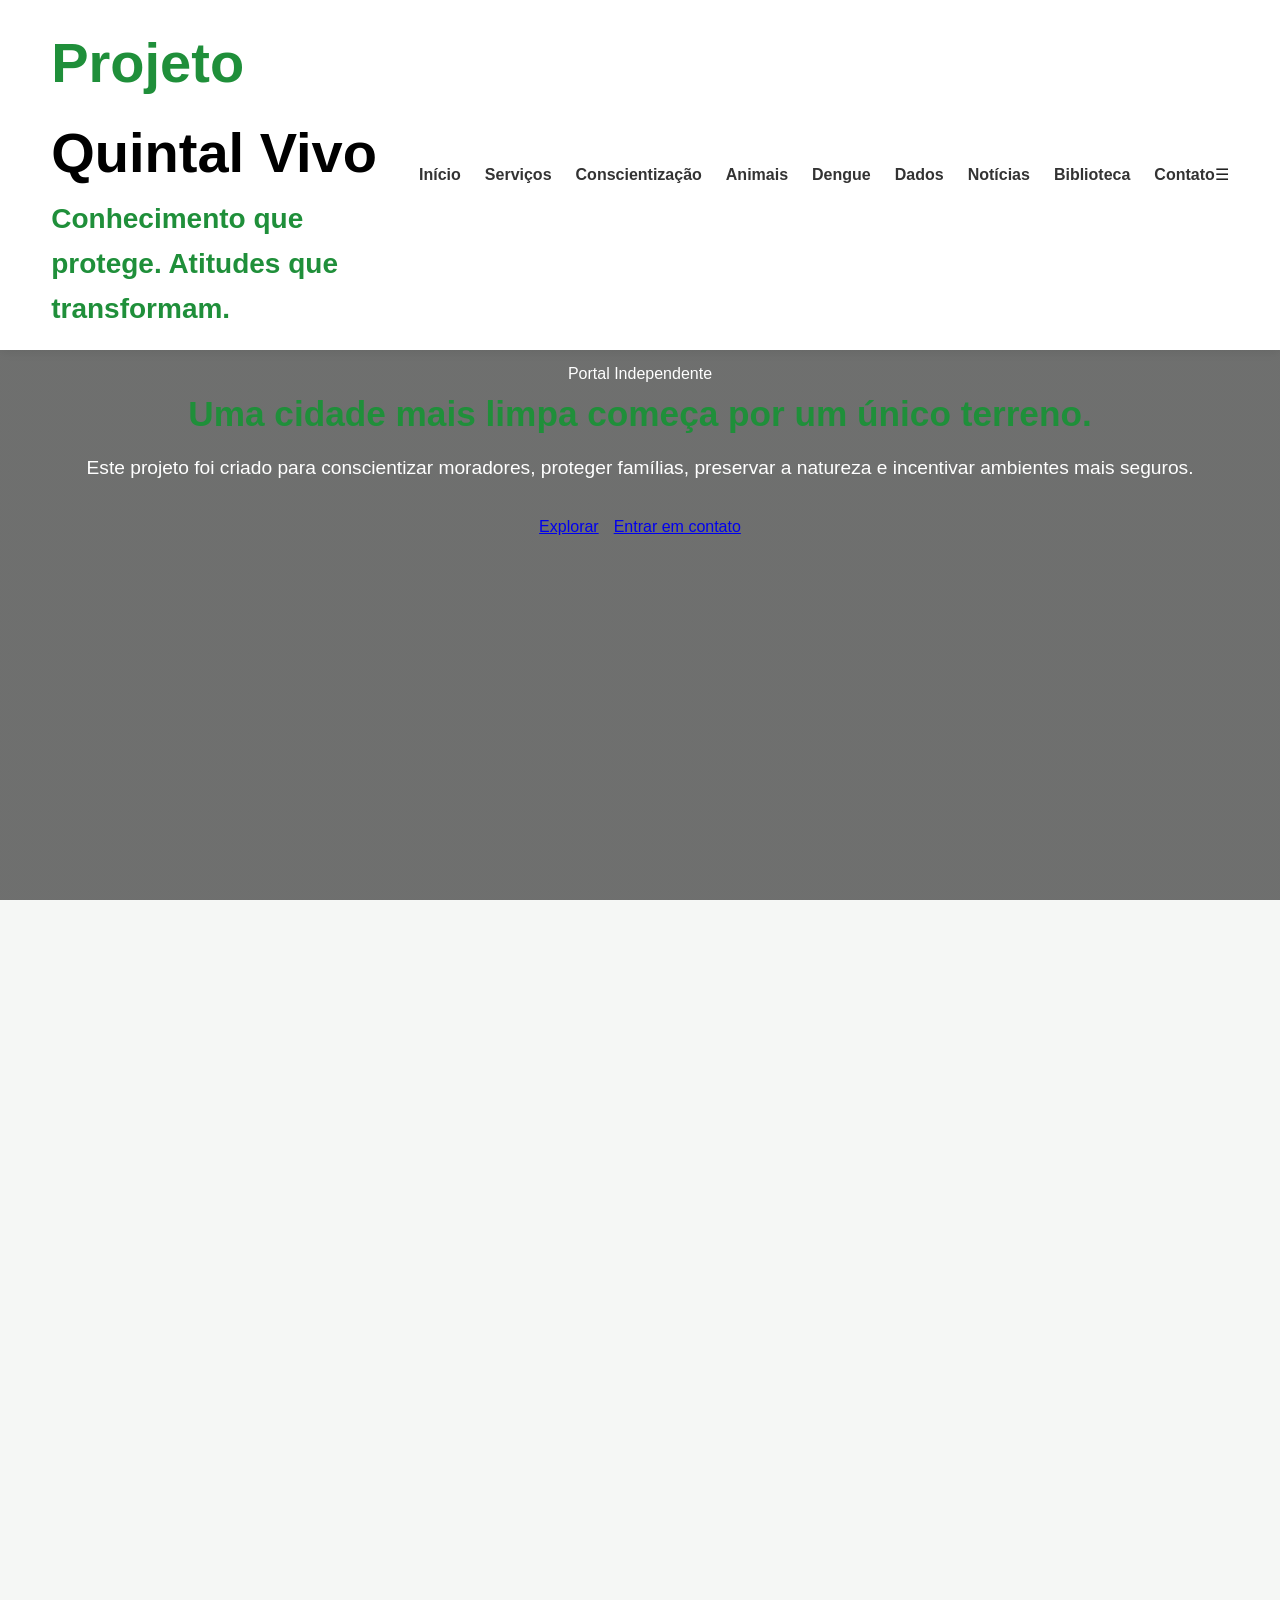
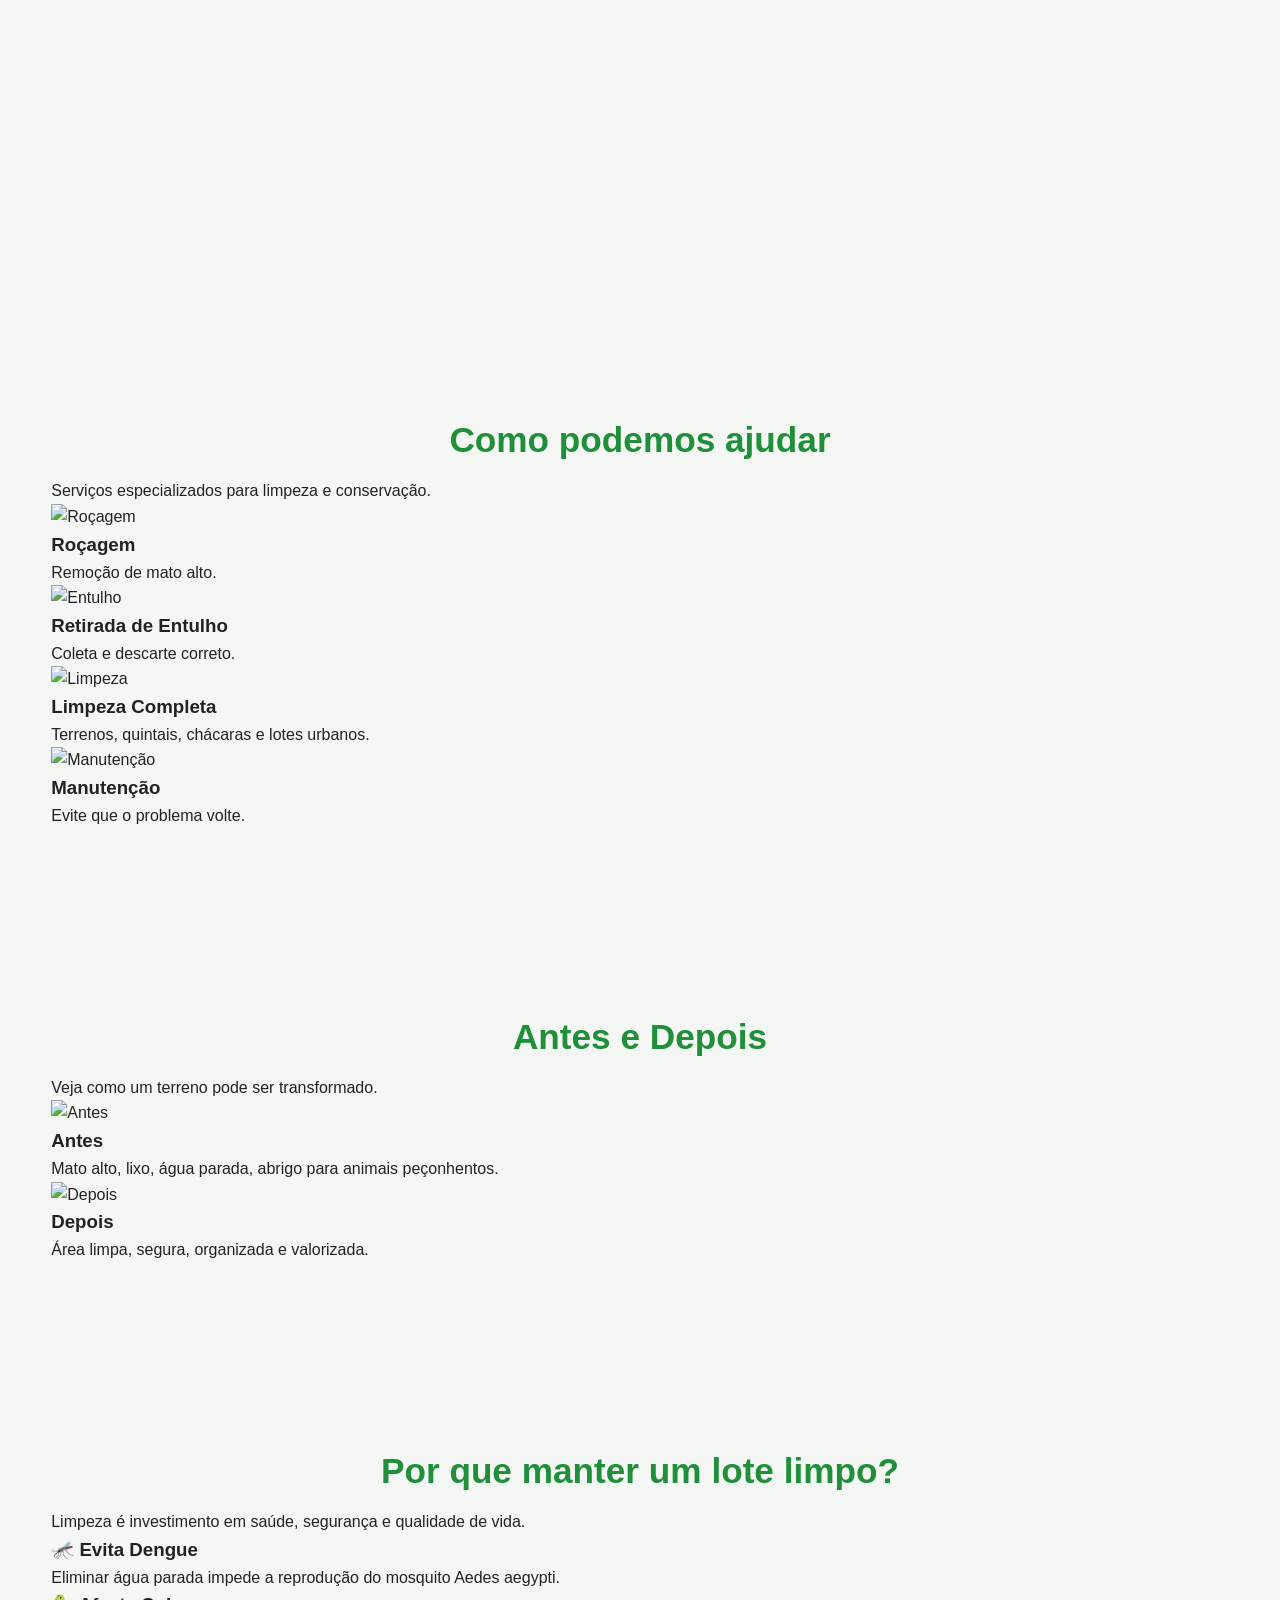
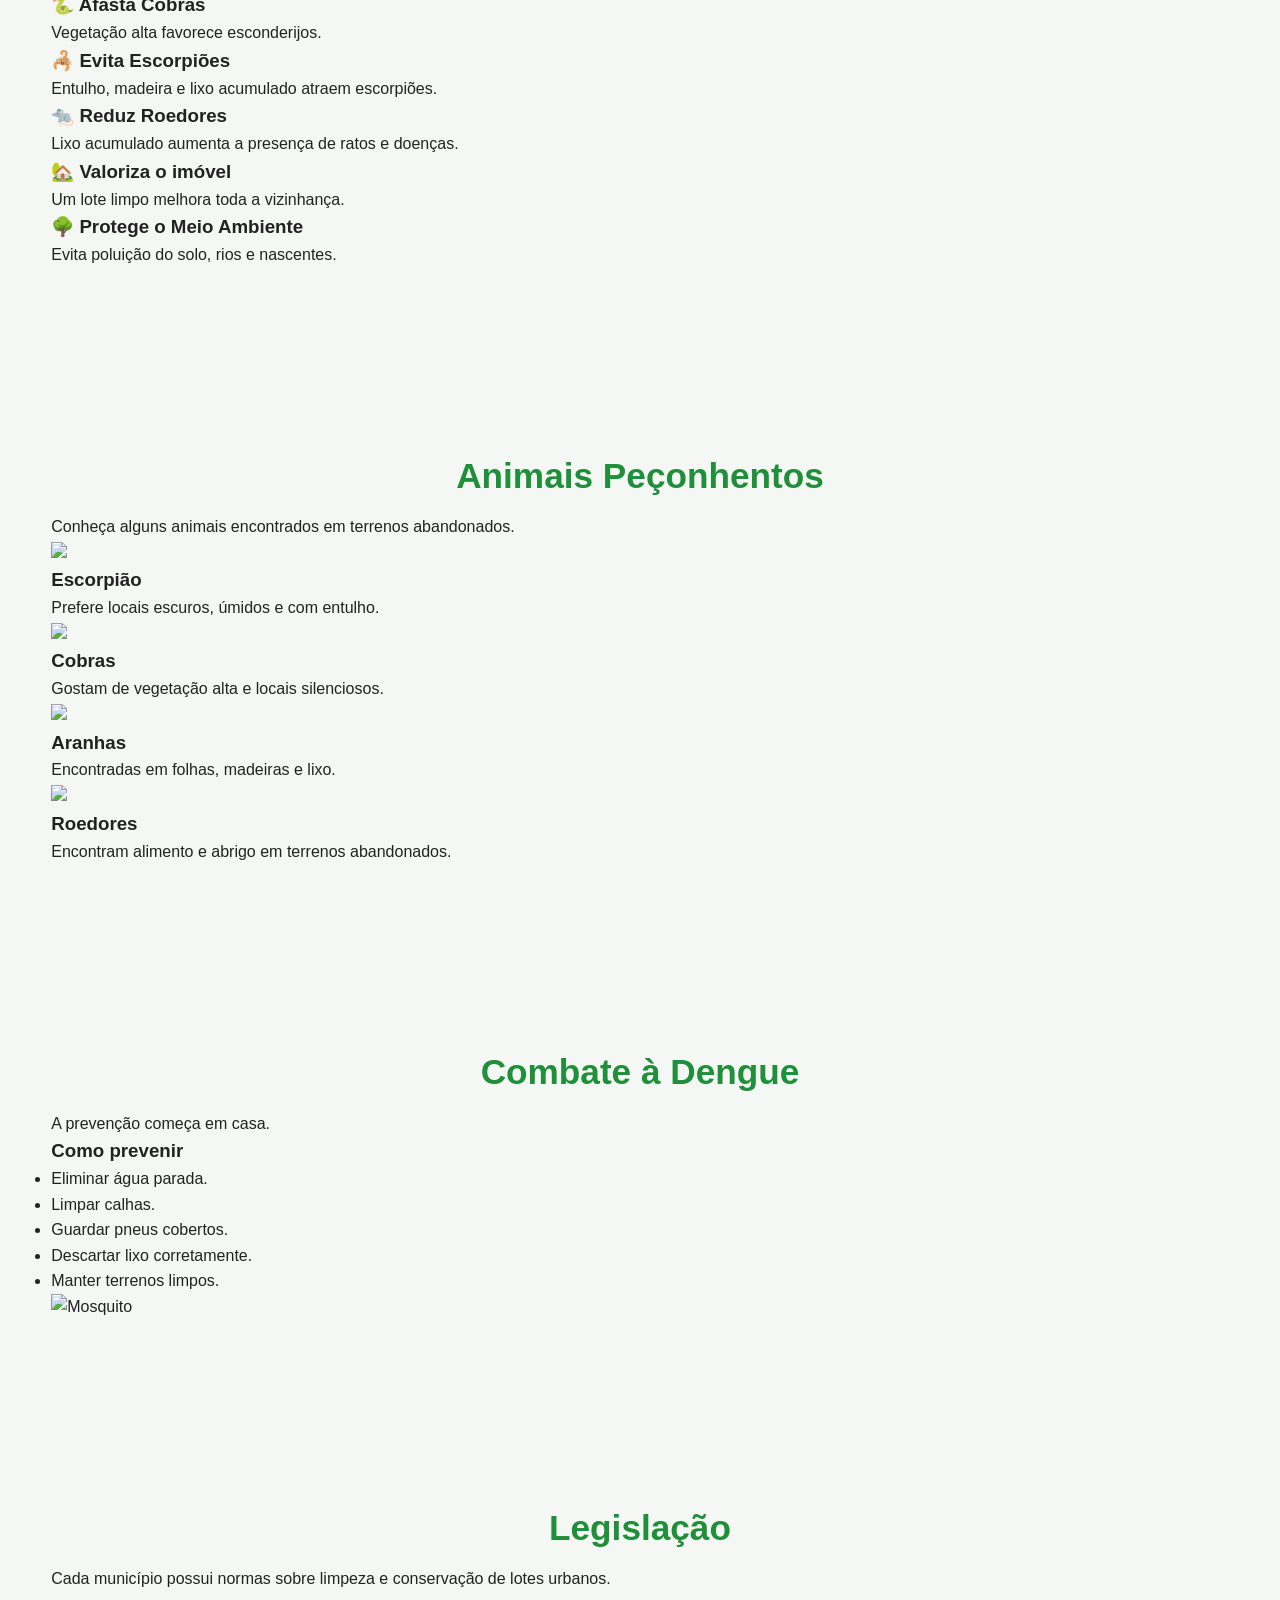
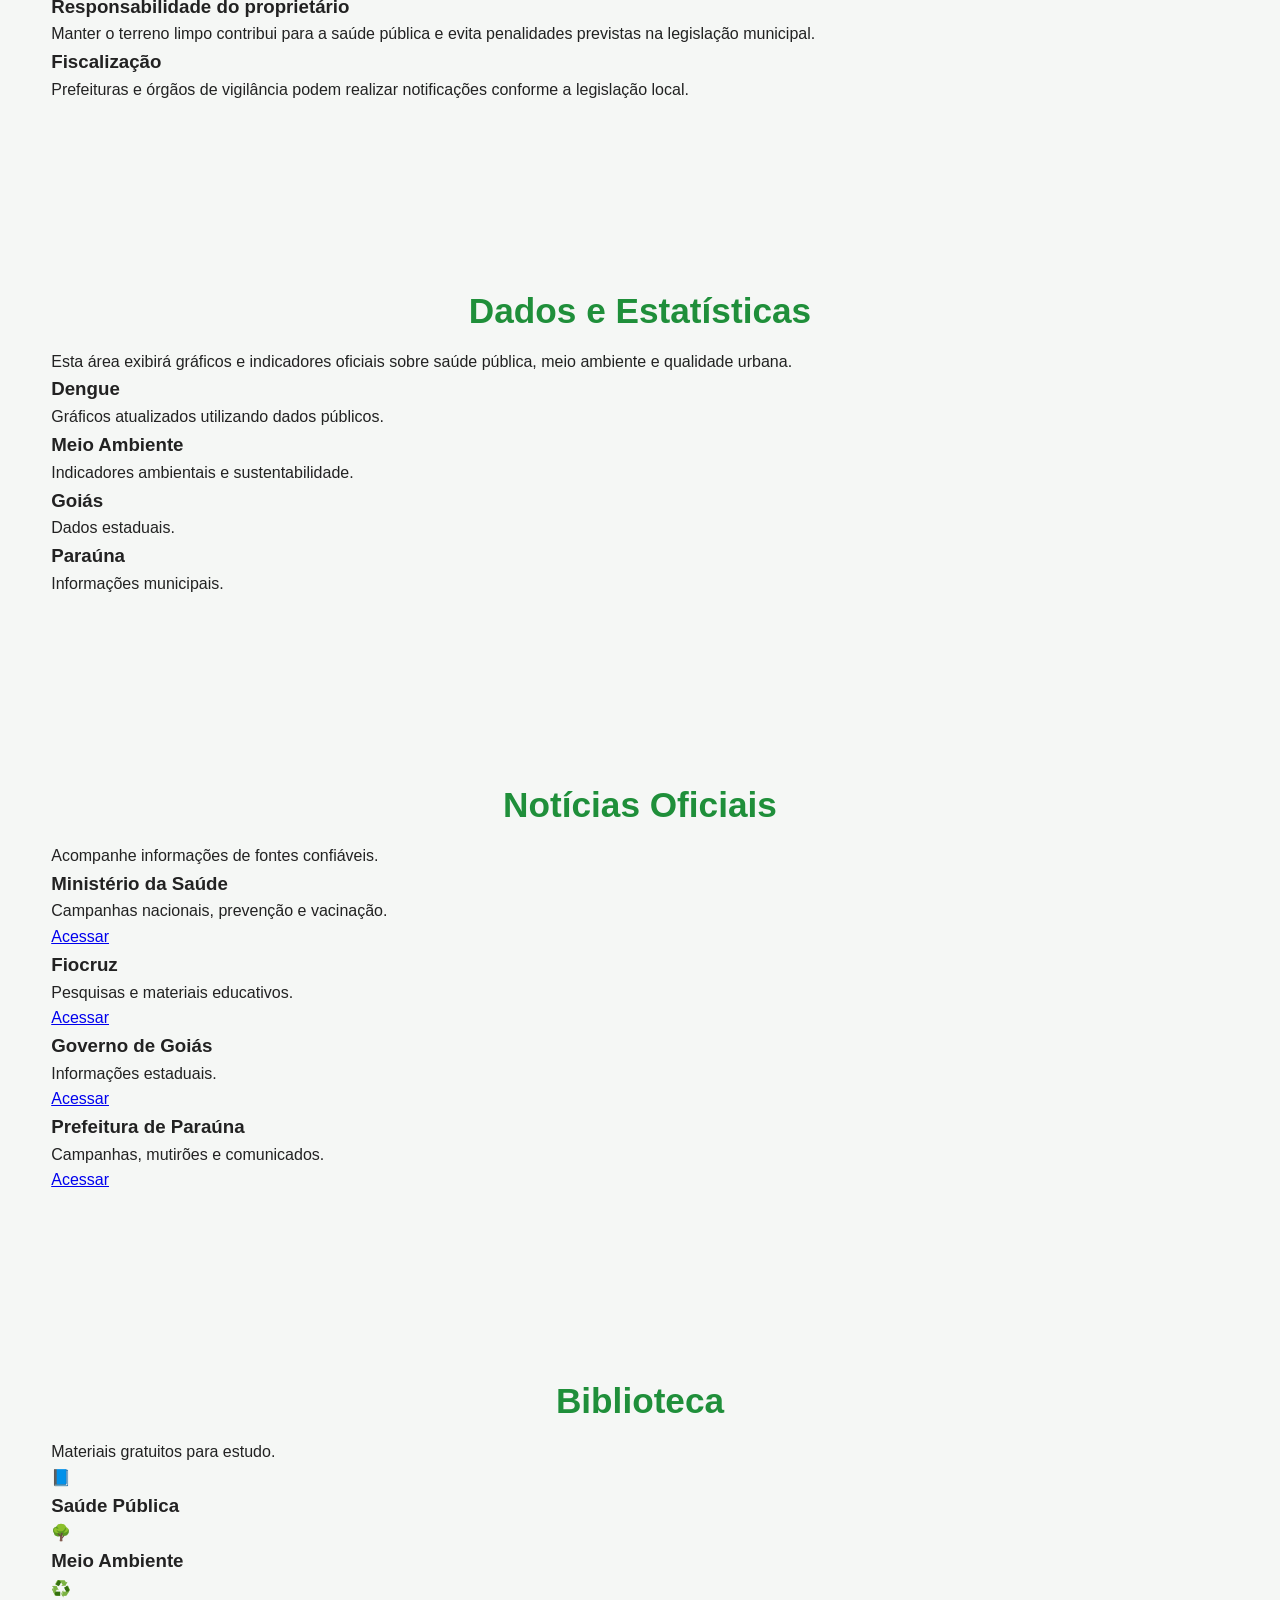
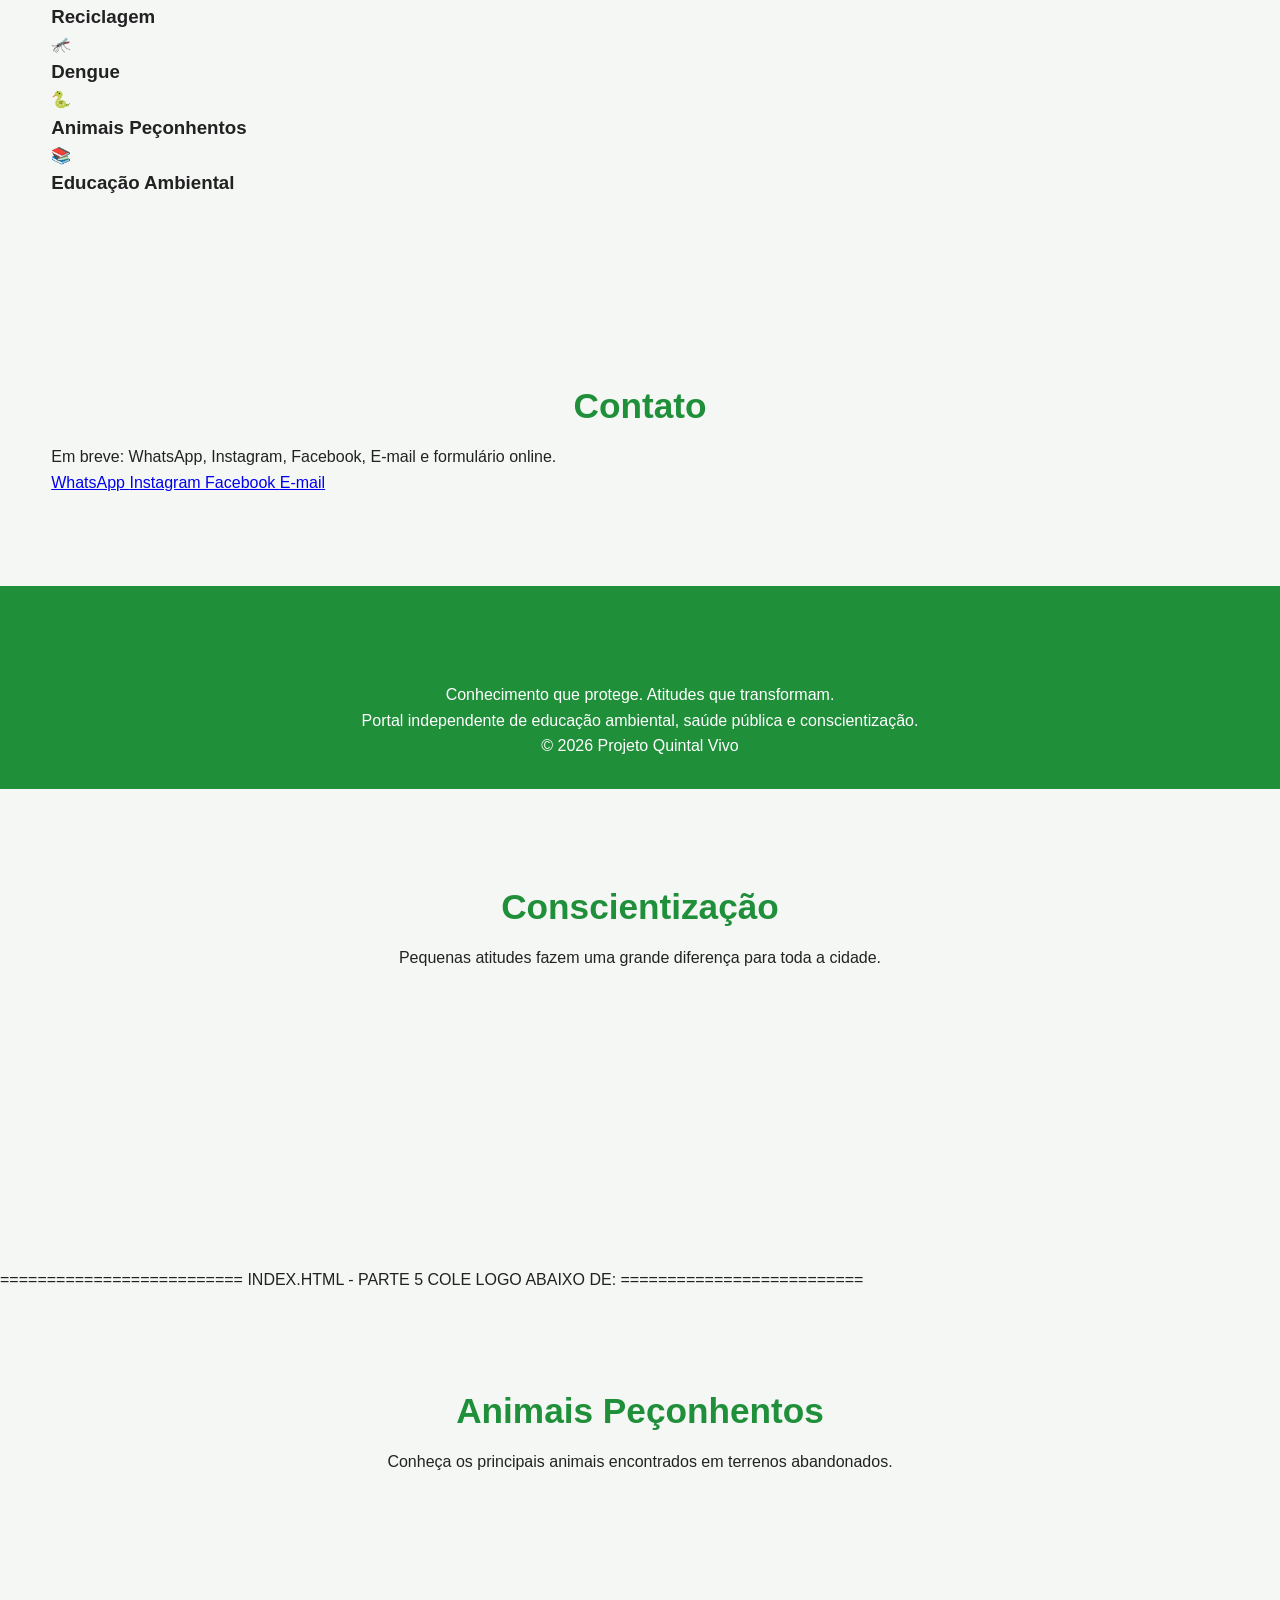
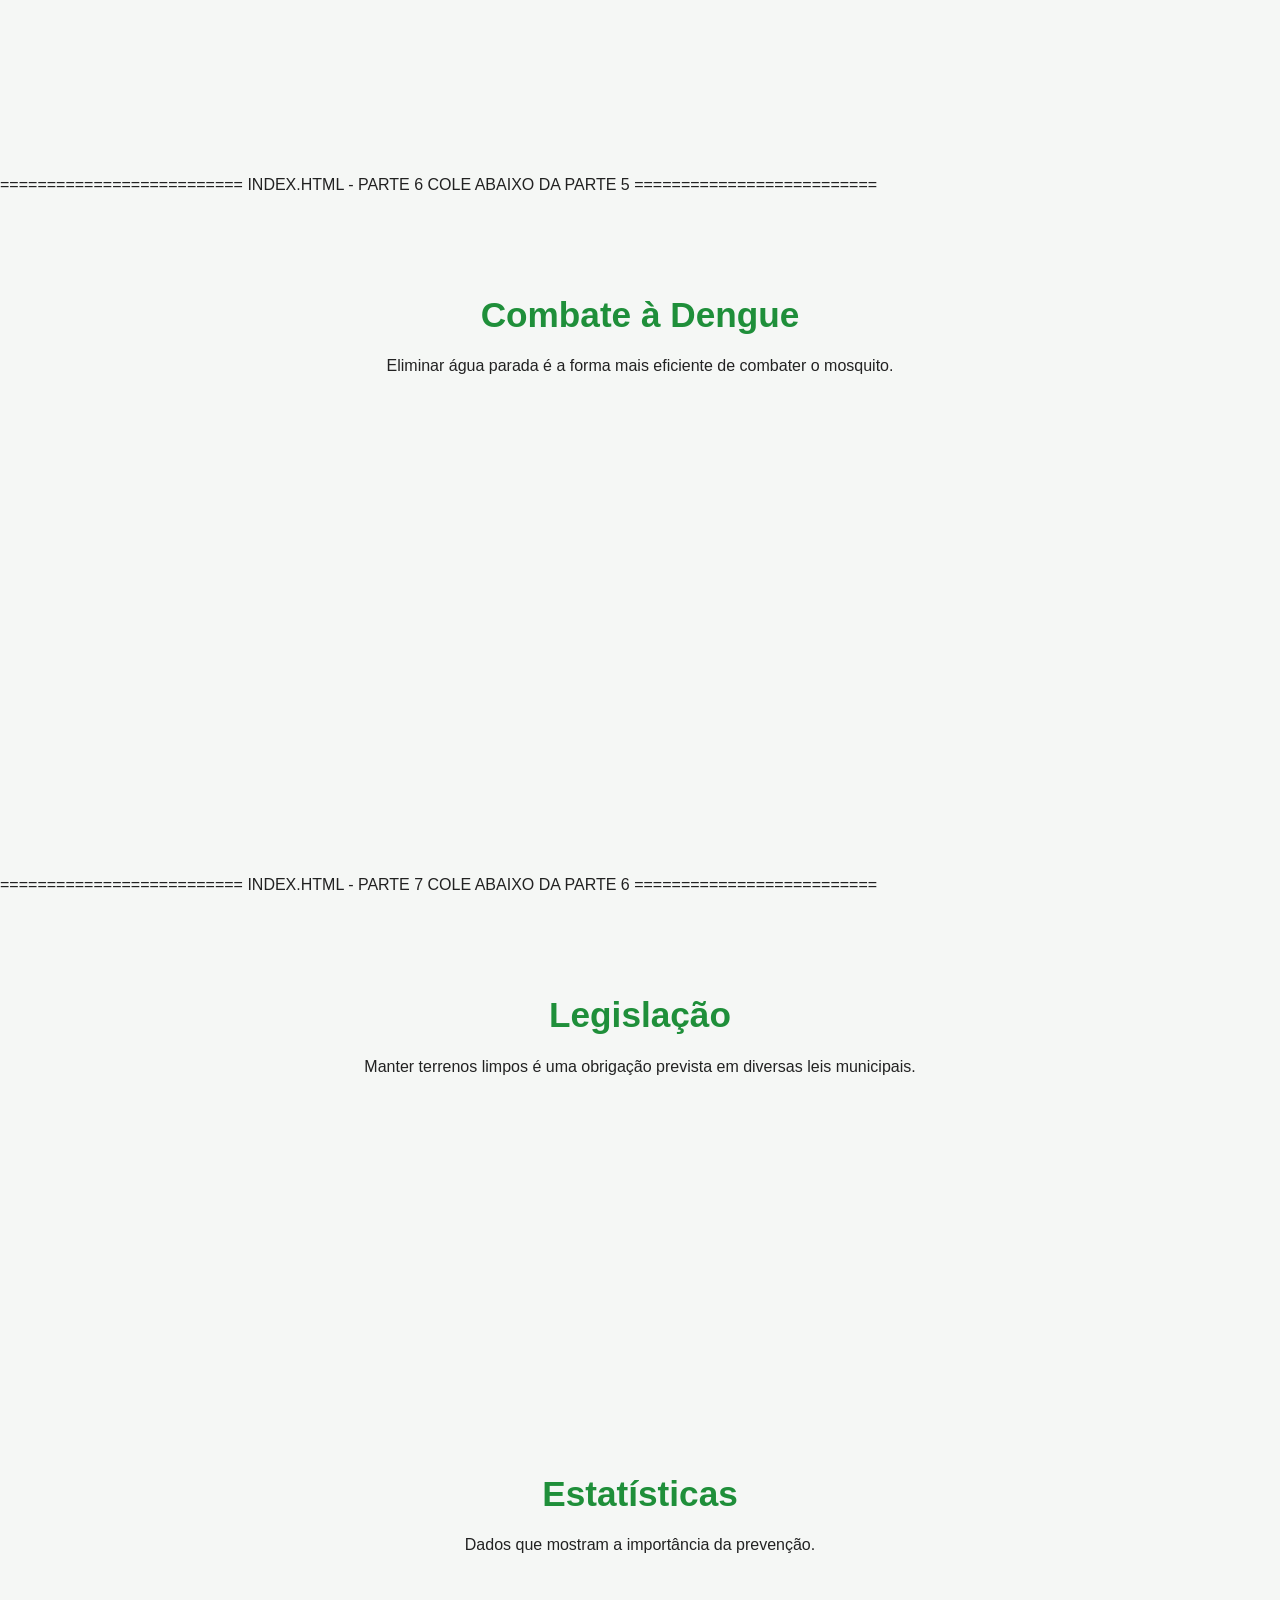
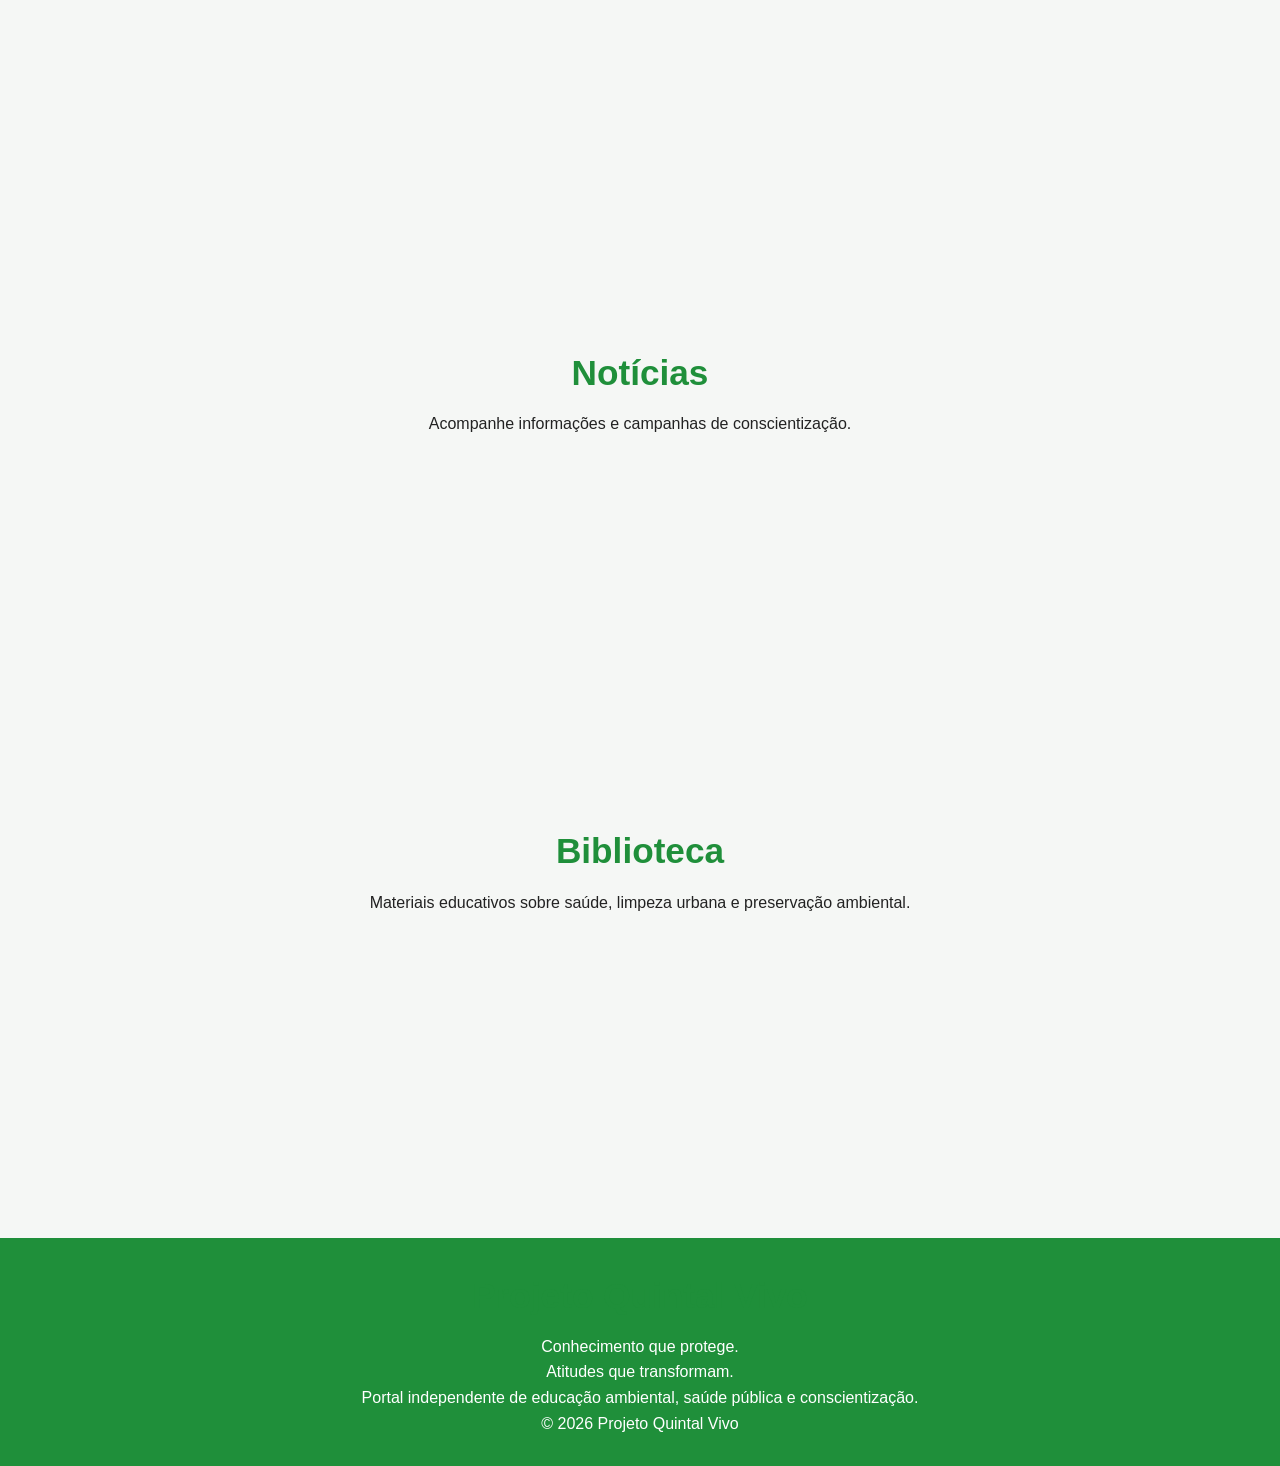
==== index.html @ a076a405 "Atualiza index.html completo" ====
<!-- ====================================================== -->
<!-- INÍCIO - INDEX.HTML - PARTE 1 -->
<!-- COLE NO ARQUIVO index.html -->
<!-- ====================================================== -->

<!DOCTYPE html>
<html lang="pt-BR">

<head>

<meta charset="UTF-8">

<meta name="viewport" content="width=device-width, initial-scale=1.0">

<title>Projeto Quintal Vivo | Saúde • Natureza • Educação Ambiental</title>

<meta name="description" content="Portal independente de conscientização ambiental, saúde pública e limpeza de lotes.">

<meta name="theme-color" content="#1E3A2F">

<link rel="manifest" href="manifest.json">

<link rel="stylesheet" href="assets/css/variables.css">

<link rel="stylesheet" href="assets/css/animations.css">

<link rel="stylesheet" href="assets/css/style.css">

</head>

<body>

<header class="header">

<div class="container">

<div class="logo">

<h1>

Projeto <span>Quintal Vivo</span>

</h1>

<p>

Conhecimento que protege. Atitudes que transformam.

</p>

</div>

<nav class="menu">

<a href="#inicio">Início</a>

<a href="#servicos">Serviços</a>

<a href="#conscientizacao">Conscientização</a>

<a href="#animais">Animais</a>

<a href="#dengue">Dengue</a>

<a href="#estatisticas">Dados</a>

<a href="#noticias">Notícias</a>

<a href="#biblioteca">Biblioteca</a>

<a href="#contato">Contato</a>

</nav>

<div class="menu-mobile">

☰

</div>

</div>

</header>

<section id="inicio" class="hero">

<div class="overlay"></div>

<div class="hero-content">

<span class="hero-tag">

Portal Independente

</span>

<h2>

Uma cidade mais limpa começa por um único terreno.

</h2>

<p>

Este projeto foi criado para conscientizar moradores,
proteger famílias,
preservar a natureza
e incentivar ambientes mais seguros.

</p>

<div class="hero-buttons">

<a href="#conscientizacao" class="btn-primary">

Explorar

</a>

<a href="#contato" class="btn-secondary">

Entrar em contato

</a>

</div>

</div>

</section>

<section class="cards-home">

<div class="container">

<div class="card">

<div class="icone">

🦟

</div>

<h3>

Dengue

</h3>

<p>

Elimine criadouros e reduza riscos para sua família.

</p>

</div>

<div class="card">

<div class="icone">

🐍

</div>

<h3>

Animais Peçonhentos

</h3>

<p>

Terrenos abandonados favorecem escorpiões,
aranhas e cobras.

</p>

</div>

<div class="card">

<div class="icone">

🌳

</div>

<h3>

Natureza

</h3>

<p>

Preservar o ambiente também protege nossa saúde.

</p>

</div>

<div class="card">

<div class="icone">

❤️

</div>

<h3>

Saúde Pública

</h3>

<p>

Prevenção sempre custa menos que tratamento.

</p>

</div>

</div>

</section>

<section id="servicos" class="servicos">

<div class="container">

<div class="titulo">

<h2>

Como podemos ajudar

</h2>

<p>

Serviços especializados para limpeza e conservação.

</p>

</div>

<div class="grid-servicos">

<div class="servico">

<img src="assets/img/servicos/rocagem.jpg" alt="Roçagem">

<h3>

Roçagem

</h3>

<p>

Remoção de mato alto.

</p>

</div>

<div class="servico">

<img src="assets/img/servicos/entulho.jpg" alt="Entulho">

<h3>

Retirada de Entulho

</h3>

<p>

Coleta e descarte correto.

</p>

</div>

<div class="servico">

<img src="assets/img/servicos/limpeza.jpg" alt="Limpeza">

<h3>

Limpeza Completa

</h3>

<p>

Terrenos,
quintais,
chácaras
e lotes urbanos.

</p>

</div>

<div class="servico">

<img src="assets/img/servicos/manutencao.jpg" alt="Manutenção">

<h3>

Manutenção

</h3>

<p>

Evite que o problema volte.

</p>

</div>

</div>

</div>

</section>

<!-- ====================================================== -->
<!-- FIM DA PARTE 1 -->
<!-- COLE A PARTE 2 ABAIXO DESTA LINHA -->
<!-- ====================================================== -->
<!-- ====================================================== -->
<!-- INÍCIO - INDEX.HTML - PARTE 2 -->
<!-- COLE ABAIXO DA PARTE 1 -->
<!-- ====================================================== -->

<section id="antes-depois" class="antes-depois">

<div class="container">

<div class="titulo">

<h2>

Antes e Depois

</h2>

<p>

Veja como um terreno pode ser transformado.

</p>

</div>

<div class="comparador">

<div class="item">

<img src="assets/img/antes/antes1.jpg" alt="Antes">

<h3>Antes</h3>

<p>

Mato alto, lixo, água parada,
abrigo para animais peçonhentos.

</p>

</div>

<div class="item">

<img src="assets/img/depois/depois1.jpg" alt="Depois">

<h3>Depois</h3>

<p>

Área limpa,
segura,
organizada
e valorizada.

</p>

</div>

</div>

</div>

</section>

<section id="conscientizacao" class="conscientizacao">

<div class="container">

<div class="titulo">

<h2>

Por que manter um lote limpo?

</h2>

<p>

Limpeza é investimento em saúde,
segurança e qualidade de vida.

</p>

</div>

<div class="grid-info">

<div class="info">

<h3>

🦟 Evita Dengue

</h3>

<p>

Eliminar água parada impede a reprodução
do mosquito Aedes aegypti.

</p>

</div>

<div class="info">

<h3>

🐍 Afasta Cobras

</h3>

<p>

Vegetação alta favorece esconderijos.

</p>

</div>

<div class="info">

<h3>

🦂 Evita Escorpiões

</h3>

<p>

Entulho,
madeira
e lixo acumulado
atraem escorpiões.

</p>

</div>

<div class="info">

<h3>

🐀 Reduz Roedores

</h3>

<p>

Lixo acumulado aumenta a presença
de ratos e doenças.

</p>

</div>

<div class="info">

<h3>

🏡 Valoriza o imóvel

</h3>

<p>

Um lote limpo melhora toda a vizinhança.

</p>

</div>

<div class="info">

<h3>

🌳 Protege o Meio Ambiente

</h3>

<p>

Evita poluição do solo,
rios
e nascentes.

</p>

</div>

</div>

</div>

</section>

<section id="animais" class="animais">

<div class="container">

<div class="titulo">

<h2>

Animais Peçonhentos

</h2>

<p>

Conheça alguns animais encontrados
em terrenos abandonados.

</p>

</div>

<div class="grid-animais">

<div class="animal">

<img src="assets/img/icons/escorpiao.png">

<h3>

Escorpião

</h3>

<p>

Prefere locais escuros,
úmidos
e com entulho.

</p>

</div>

<div class="animal">

<img src="assets/img/icons/cobra.png">

<h3>

Cobras

</h3>

<p>

Gostam de vegetação alta
e locais silenciosos.

</p>

</div>

<div class="animal">

<img src="assets/img/icons/aranha.png">

<h3>

Aranhas

</h3>

<p>

Encontradas em folhas,
madeiras
e lixo.

</p>

</div>

<div class="animal">

<img src="assets/img/icons/rato.png">

<h3>

Roedores

</h3>

<p>

Encontram alimento
e abrigo
em terrenos abandonados.

</p>

</div>

</div>

</div>

</section>

<section id="dengue" class="dengue">

<div class="container">

<div class="titulo">

<h2>

Combate à Dengue

</h2>

<p>

A prevenção começa em casa.

</p>

</div>

<div class="dengue-grid">

<div>

<h3>

Como prevenir

</h3>

<ul>

<li>Eliminar água parada.</li>

<li>Limpar calhas.</li>

<li>Guardar pneus cobertos.</li>

<li>Descartar lixo corretamente.</li>

<li>Manter terrenos limpos.</li>

</ul>

</div>

<div>

<img src="assets/img/dengue/aedes.jpg" alt="Mosquito">

</div>

</div>

</div>

</section>

<section id="legislacao" class="legislacao">

<div class="container">

<div class="titulo">

<h2>

Legislação

</h2>

<p>

Cada município possui normas
sobre limpeza e conservação
de lotes urbanos.

</p>

</div>

<div class="leis">

<div class="lei">

<h3>

Responsabilidade do proprietário

</h3>

<p>

Manter o terreno limpo contribui
para a saúde pública
e evita penalidades previstas
na legislação municipal.

</p>

</div>

<div class="lei">

<h3>

Fiscalização

</h3>

<p>

Prefeituras e órgãos de vigilância
podem realizar notificações
conforme a legislação local.

</p>

</div>

</div>

</div>

</section>

<!-- ====================================================== -->
<!-- FIM DA PARTE 2 -->
<!-- COLE A PARTE 3 ABAIXO DESTA LINHA -->
<!-- ====================================================== -->
<!-- ====================================================== -->
<!-- INÍCIO - INDEX.HTML - PARTE 3 -->
<!-- COLE ABAIXO DA PARTE 2 -->
<!-- ====================================================== -->

<section id="estatisticas" class="estatisticas">

<div class="container">

<div class="titulo">

<h2>

Dados e Estatísticas

</h2>

<p>

Esta área exibirá gráficos e indicadores oficiais sobre saúde pública,
meio ambiente e qualidade urbana.

</p>

</div>

<div class="cards-estatisticas">

<div class="estatistica">

<h3>

Dengue

</h3>

<p>

Gráficos atualizados utilizando dados públicos.

</p>

</div>

<div class="estatistica">

<h3>

Meio Ambiente

</h3>

<p>

Indicadores ambientais e sustentabilidade.

</p>

</div>

<div class="estatistica">

<h3>

Goiás

</h3>

<p>

Dados estaduais.

</p>

</div>

<div class="estatistica">

<h3>

Paraúna

</h3>

<p>

Informações municipais.

</p>

</div>

</div>

</div>

</section>

<section id="noticias" class="noticias">

<div class="container">

<div class="titulo">

<h2>

Notícias Oficiais

</h2>

<p>

Acompanhe informações de fontes confiáveis.

</p>

</div>

<div class="grid-noticias">

<article class="noticia">

<h3>

Ministério da Saúde

</h3>

<p>

Campanhas nacionais,
prevenção
e vacinação.

</p>

<a href="https://www.gov.br/saude" target="_blank">

Acessar

</a>

</article>

<article class="noticia">

<h3>

Fiocruz

</h3>

<p>

Pesquisas
e materiais educativos.

</p>

<a href="https://portal.fiocruz.br/" target="_blank">

Acessar

</a>

</article>

<article class="noticia">

<h3>

Governo de Goiás

</h3>

<p>

Informações estaduais.

</p>

<a href="https://goias.gov.br/" target="_blank">

Acessar

</a>

</article>

<article class="noticia">

<h3>

Prefeitura de Paraúna

</h3>

<p>

Campanhas,
mutirões
e comunicados.

</p>

<a href="https://parauna.go.gov.br/" target="_blank">

Acessar

</a>

</article>

</div>

</div>

</section>

<section id="biblioteca" class="biblioteca">

<div class="container">

<div class="titulo">

<h2>

Biblioteca

</h2>

<p>

Materiais gratuitos para estudo.

</p>

</div>

<div class="livros">

<div class="livro">

📘

<h3>

Saúde Pública

</h3>

</div>

<div class="livro">

🌳

<h3>

Meio Ambiente

</h3>

</div>

<div class="livro">

♻️

<h3>

Reciclagem

</h3>

</div>

<div class="livro">

🦟

<h3>

Dengue

</h3>

</div>

<div class="livro">

🐍

<h3>

Animais Peçonhentos

</h3>

</div>

<div class="livro">

📚

<h3>

Educação Ambiental

</h3>

</div>

</div>

</div>

</section>

<section id="contato" class="contato">

<div class="container">

<div class="titulo">

<h2>

Contato

</h2>

<p>

Em breve:
WhatsApp,
Instagram,
Facebook,
E-mail
e formulário online.

</p>

</div>

<div class="botoes-contato">

<a href="#" class="botao">

WhatsApp

</a>

<a href="#" class="botao">

Instagram

</a>

<a href="#" class="botao">

Facebook

</a>

<a href="#" class="botao">

E-mail

</a>

</div>

</div>

</section>

<footer>

<div class="container">

<h2>

Projeto Quintal Vivo

</h2>

<p>

Conhecimento que protege.
Atitudes que transformam.

</p>

<p>

Portal independente de educação ambiental,
saúde pública
e conscientização.

</p>

<p>

© 2026 Projeto Quintal Vivo

</p>

</div>

</footer>

<script src="assets/js/app.js"></script>

<!-- =========================
CONSCIENTIZAÇÃO
========================= -->

<section id="conscientizacao" class="conscientizacao">

<div class="container">

<h2>Conscientização</h2>

<p class="subtitulo">
Pequenas atitudes fazem uma grande diferença para toda a cidade.
</p>

<div class="cards">

<div class="card">

<h3>🌱 Terrenos Limpos</h3>

<p>
Evite mato alto, lixo e água parada para reduzir riscos ambientais.
</p>

</div>

<div class="card">

<h3>🦟 Combate à Dengue</h3>

<p>
Eliminar recipientes com água parada é a melhor forma de combater o mosquito.
</p>

</div>

<div class="card">

<h3>♻️ Descarte Correto</h3>

<p>
Nunca descarte móveis, pneus ou entulhos em terrenos baldios.
</p>

</div>

<div class="card">

<h3>🌳 Preserve a Natureza</h3>

<p>
Áreas verdes limpas oferecem qualidade de vida e segurança para todos.
</p>

</div>

</div>

</div>

</section>

==========================
INDEX.HTML - PARTE 5
COLE LOGO ABAIXO DE:
<script src="assets/js/app.js"></script>
==========================

<!-- =========================
ANIMAIS
========================= -->

<section id="animais" class="animais">

<div class="container">

<h2>Animais Peçonhentos</h2>

<p class="subtitulo">
Conheça os principais animais encontrados em terrenos abandonados.
</p>

<div class="cards">

<div class="card">

<h3>🐍 Cobras</h3>

<p>
Evite colocar as mãos em buracos, entulhos ou vegetação alta.
</p>

</div>

<div class="card">

<h3>🦂 Escorpiões</h3>

<p>
Gostam de locais escuros, úmidos e com acúmulo de materiais.
</p>

</div>

<div class="card">

<h3>🕷 Aranhas</h3>

<p>
Use luvas ao movimentar madeiras, telhas e pedras.
</p>

</div>

<div class="card">

<h3>🐀 Roedores</h3>

<p>
O lixo acumulado favorece ratos e diversas doenças.
</p>

</div>

</div>

</div>

</section>

<!-- ===== CONTINUA NA PARTE 6 ===== -->
==========================
INDEX.HTML - PARTE 6
COLE ABAIXO DA PARTE 5
==========================

<!-- =========================
DENGUE
========================= -->

<section id="dengue" class="dengue">

<div class="container">

<h2>Combate à Dengue</h2>

<p class="subtitulo">
Eliminar água parada é a forma mais eficiente de combater o mosquito.
</p>

<div class="cards">

<div class="card">

<h3>🪣 Caixas d'água</h3>

<p>
Mantenha sempre bem tampadas.
</p>

</div>

<div class="card">

<h3>🛞 Pneus</h3>

<p>
Guarde em locais cobertos e sem água acumulada.
</p>

</div>

<div class="card">

<h3>🪴 Vasos de plantas</h3>

<p>
Evite pratos com água parada.
</p>

</div>

<div class="card">

<h3>🧴 Garrafas e recipientes</h3>

<p>
Guarde sempre virados para baixo.
</p>

</div>

<div class="card">

<h3>🌧 Calhas</h3>

<p>
Faça limpeza periódica para evitar acúmulo de água.
</p>

</div>

<div class="card">

<h3>🏠 Quintais</h3>

<p>
Mantenha terrenos limpos e livres de objetos abandonados.
</p>

</div>

</div>

</div>

</section>

<!-- ===== CONTINUA NA PARTE 7 ===== -->
==========================
INDEX.HTML - PARTE 7
COLE ABAIXO DA PARTE 6
==========================

<!-- =========================
LEGISLAÇÃO
========================= -->

<section id="legislacao" class="legislacao">

<div class="container">

<h2>Legislação</h2>

<p class="subtitulo">
Manter terrenos limpos é uma obrigação prevista em diversas leis municipais.
</p>

<div class="cards">

<div class="card">

<h3>📜 Responsabilidade</h3>

<p>
O proprietário deve manter o terreno limpo e cercado quando necessário.
</p>

</div>

<div class="card">

<h3>⚠️ Fiscalização</h3>

<p>
Prefeituras podem notificar e aplicar multas em casos de abandono.
</p>

</div>

<div class="card">

<h3>🏡 Saúde Pública</h3>

<p>
Terrenos abandonados favorecem doenças, animais peçonhentos e acidentes.
</p>

</div>

<div class="card">

<h3>🤝 Colaboração</h3>

<p>
Denuncie terrenos com riscos aos órgãos responsáveis do seu município.
</p>

</div>

</div>

</div>

</section>

<!-- ===== CONTINUA NA PARTE 8 ===== -->
<!-- ==========================
ESTATÍSTICAS
========================== -->

<section id="estatisticas" class="estatisticas">

<div class="container">

<h2>Estatísticas</h2>

<p class="subtitulo">
Dados que mostram a importância da prevenção.
</p>

<div class="cards">

<div class="card">
<h3>🦟 Dengue</h3>
<p>Milhares de casos podem ser evitados eliminando água parada.</p>
</div>

<div class="card">
<h3>🌱 Terrenos Limpos</h3>
<p>Reduzem riscos ambientais e valorizam os bairros.</p>
</div>

<div class="card">
<h3>🚛 Entulho</h3>
<p>O descarte correto evita acidentes e proliferação de pragas.</p>
</div>

<div class="card">
<h3>👨‍👩‍👧 Comunidade</h3>
<p>A participação da população fortalece a saúde pública.</p>
</div>

</div>

</div>

</section>

<!-- ===== CONTINUA NA PARTE 9 ===== -->
<!-- ==========================
NOTÍCIAS
========================== -->

<section id="noticias" class="noticias">

<div class="container">

<h2>Notícias</h2>

<p class="subtitulo">
Acompanhe informações e campanhas de conscientização.
</p>

<div class="cards">

<div class="card">
<h3>📢 Campanhas</h3>
<p>
Mutirões de limpeza ajudam a reduzir focos de doenças.
</p>
</div>

<div class="card">
<h3>🏘️ Comunidade</h3>
<p>
Moradores unidos mantêm bairros mais limpos e seguros.
</p>
</div>

<div class="card">
<h3>🌳 Meio Ambiente</h3>
<p>
Áreas verdes preservadas melhoram a qualidade de vida.
</p>
</div>

<div class="card">
<h3>📰 Informação</h3>
<p>
A educação ambiental é a melhor forma de prevenção.
</p>
</div>

</div>

</div>

</section>

<!-- ===== CONTINUA NA PARTE 10 ===== -->
<!-- ==========================
BIBLIOTECA
========================== -->

<section id="biblioteca" class="biblioteca">

<div class="container">

<h2>Biblioteca</h2>

<p class="subtitulo">
Materiais educativos sobre saúde, limpeza urbana e preservação ambiental.
</p>

<div class="cards">

<div class="card">
<h3>📘 Cartilhas</h3>
<p>
Guias com orientações para manter terrenos limpos e seguros.
</p>
</div>

<div class="card">
<h3>🎥 Vídeos</h3>
<p>
Conteúdos educativos sobre prevenção da dengue e meio ambiente.
</p>
</div>

<div class="card">
<h3>📄 Leis</h3>
<p>
Consulte normas e responsabilidades relacionadas aos terrenos urbanos.
</p>
</div>

<div class="card">
<h3>🌱 Educação Ambiental</h3>
<p>
Aprenda práticas sustentáveis para preservar a natureza.
</p>
</div>

</div>

</div>

</section>

<!-- ===== CONTINUA NA PARTE 11 ===== -->
<!-- ==========================
FOOTER
========================== -->

<footer>

<div class="container">

<h2>Projeto Quintal Vivo</h2>

<p>
Conhecimento que protege.<br>
Atitudes que transformam.
</p>

<p>
Portal independente de educação ambiental,
saúde pública e conscientização.
</p>

<p>
© 2026 Projeto Quintal Vivo
</p>

</div>

</footer>

<script src="assets/js/app.js"></script>

</body>
</html>
---- assets/css/style.css ----
*{
margin:0;
padding:0;
box-sizing:border-box;
scroll-behavior:smooth;
}

:root{
--verde:#1f8f3a;
--verde2:#25D366;
--escuro:#222;
--claro:#f5f7f5;
--branco:#fff;
}

body{
font-family:'Poppins',sans-serif;
background:var(--claro);
color:var(--escuro);
line-height:1.6;
}

.container{
width:min(1200px,92%);
margin:auto;
}

header{
position:fixed;
top:0;
left:0;
width:100%;
background:#fff;
box-shadow:0 2px 10px rgba(0,0,0,.08);
z-index:999;
}

header .container{
display:flex;
justify-content:space-between;
align-items:center;
padding:18px 0;
}

.logo{
font-size:28px;
font-weight:700;
color:var(--verde);
}

.logo span{color:#000;}

nav{
display:flex;
gap:24px;
align-items:center;
}

nav a{
text-decoration:none;
color:#333;
font-weight:600;
transition:.3s;
}

nav a:hover{color:var(--verde);}

.menu-btn{
display:none;
font-size:32px;
cursor:pointer;
}

.btn-topo,.btn-verde{
background:var(--verde2);
color:#fff;
padding:14px 28px;
border-radius:40px;
text-decoration:none;
font-weight:600;
display:inline-block;
}

.btn-branco{
background:#fff;
color:#222;
padding:14px 28px;
border-radius:40px;
text-decoration:none;
font-weight:600;
display:inline-block;
}

.hero{
min-height:100vh;
display:flex;
justify-content:center;
align-items:center;
text-align:center;
padding:120px 20px;
background:linear-gradient(rgba(0,0,0,.55),rgba(0,0,0,.55)),url("../img/banner.jpg") center/cover no-repeat;
color:#fff;
}

.hero h1{
font-size:3rem;
margin-bottom:20px;
}

.hero p{
font-size:1.2rem;
margin-bottom:30px;
}

.hero-buttons{
display:flex;
gap:15px;
justify-content:center;
flex-wrap:wrap;
}

section{
padding:90px 0;
}

h2{
text-align:center;
font-size:2.2rem;
color:var(--verde);
margin-bottom:10px;
}

.subtitulo{
text-align:center;
margin-bottom:40px;
}

.cards{
display:grid;
grid-template-columns:repeat(auto-fit,minmax(250px,1fr));
gap:25px;
}

.card{
background:#fff;
padding:30px;
border-radius:16px;
text-align:center;
box-shadow:0 10px 20px rgba(0,0,0,.08);
transition:.3s;
opacity:0;
transform:translateY(40px);
}

.card.show{
opacity:1;
transform:translateY(0);
}

.card:hover{
transform:translateY(-8px);
}

.icone{
font-size:50px;
margin-bottom:15px;
}

.galeria{
display:grid;
grid-template-columns:repeat(auto-fit,minmax(260px,1fr));
gap:20px;
}

.foto{
height:260px;
background:#ddd;
border-radius:16px;
display:flex;
align-items:center;
justify-content:center;
font-weight:bold;
font-size:1.4rem;
opacity:0;
transform:scale(.95);
transition:.4s;
}

.foto.show{
opacity:1;
transform:scale(1);
}

footer{
background:var(--verde);
color:#fff;
text-align:center;
padding:30px;
}

.whatsapp{
position:fixed;
right:20px;
bottom:20px;
width:65px;
height:65px;
border-radius:50%;
background:var(--verde2);
display:flex;
justify-content:center;
align-items:center;
color:#fff;
font-size:30px;
text-decoration:none;
box-shadow:0 5px 20px rgba(0,0,0,.25);
}

@media(max-width:768px){

.menu-btn{display:block;}

nav{
display:none;
position:absolute;
top:70px;
left:0;
width:100%;
background:#fff;
flex-direction:column;
padding:20px;
}

nav.ativo{
display:flex;
}

.hero h1{
font-size:2.1rem;
}

.hero p{
font-size:1rem;
}

}
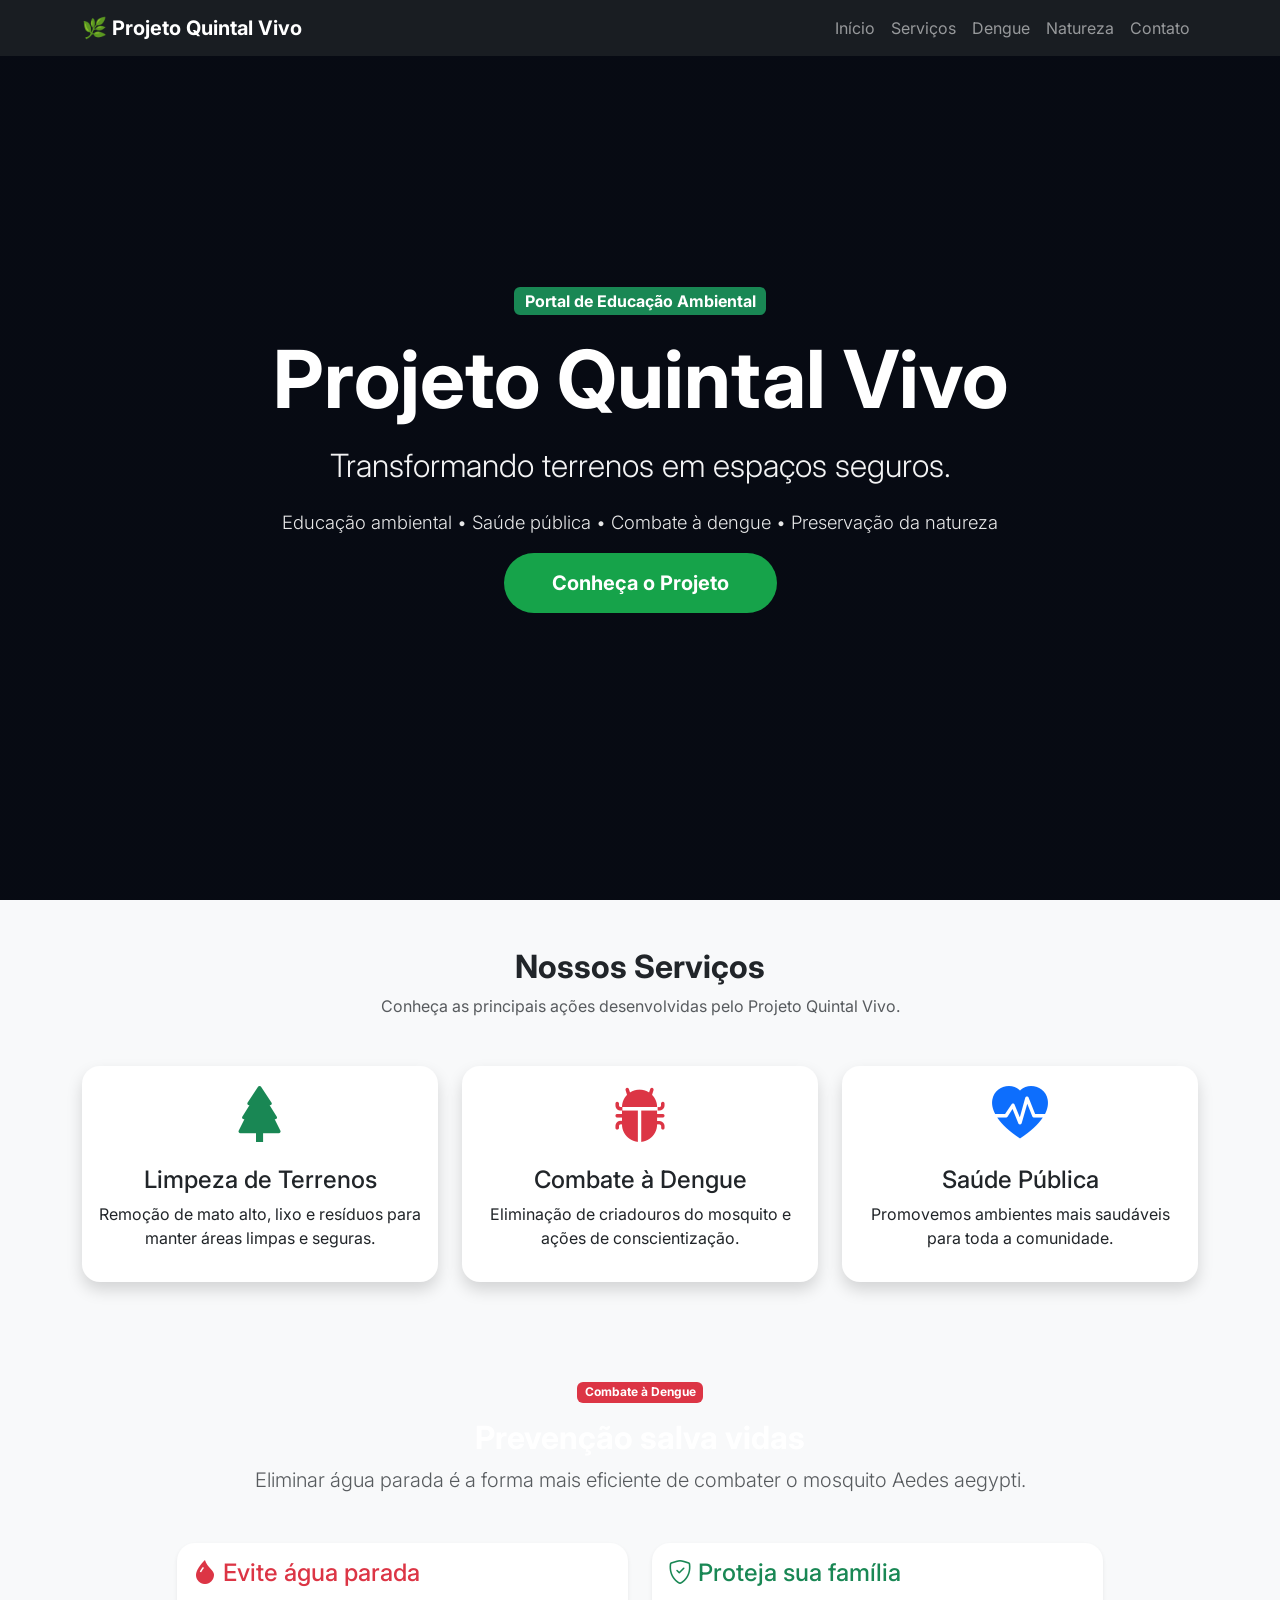
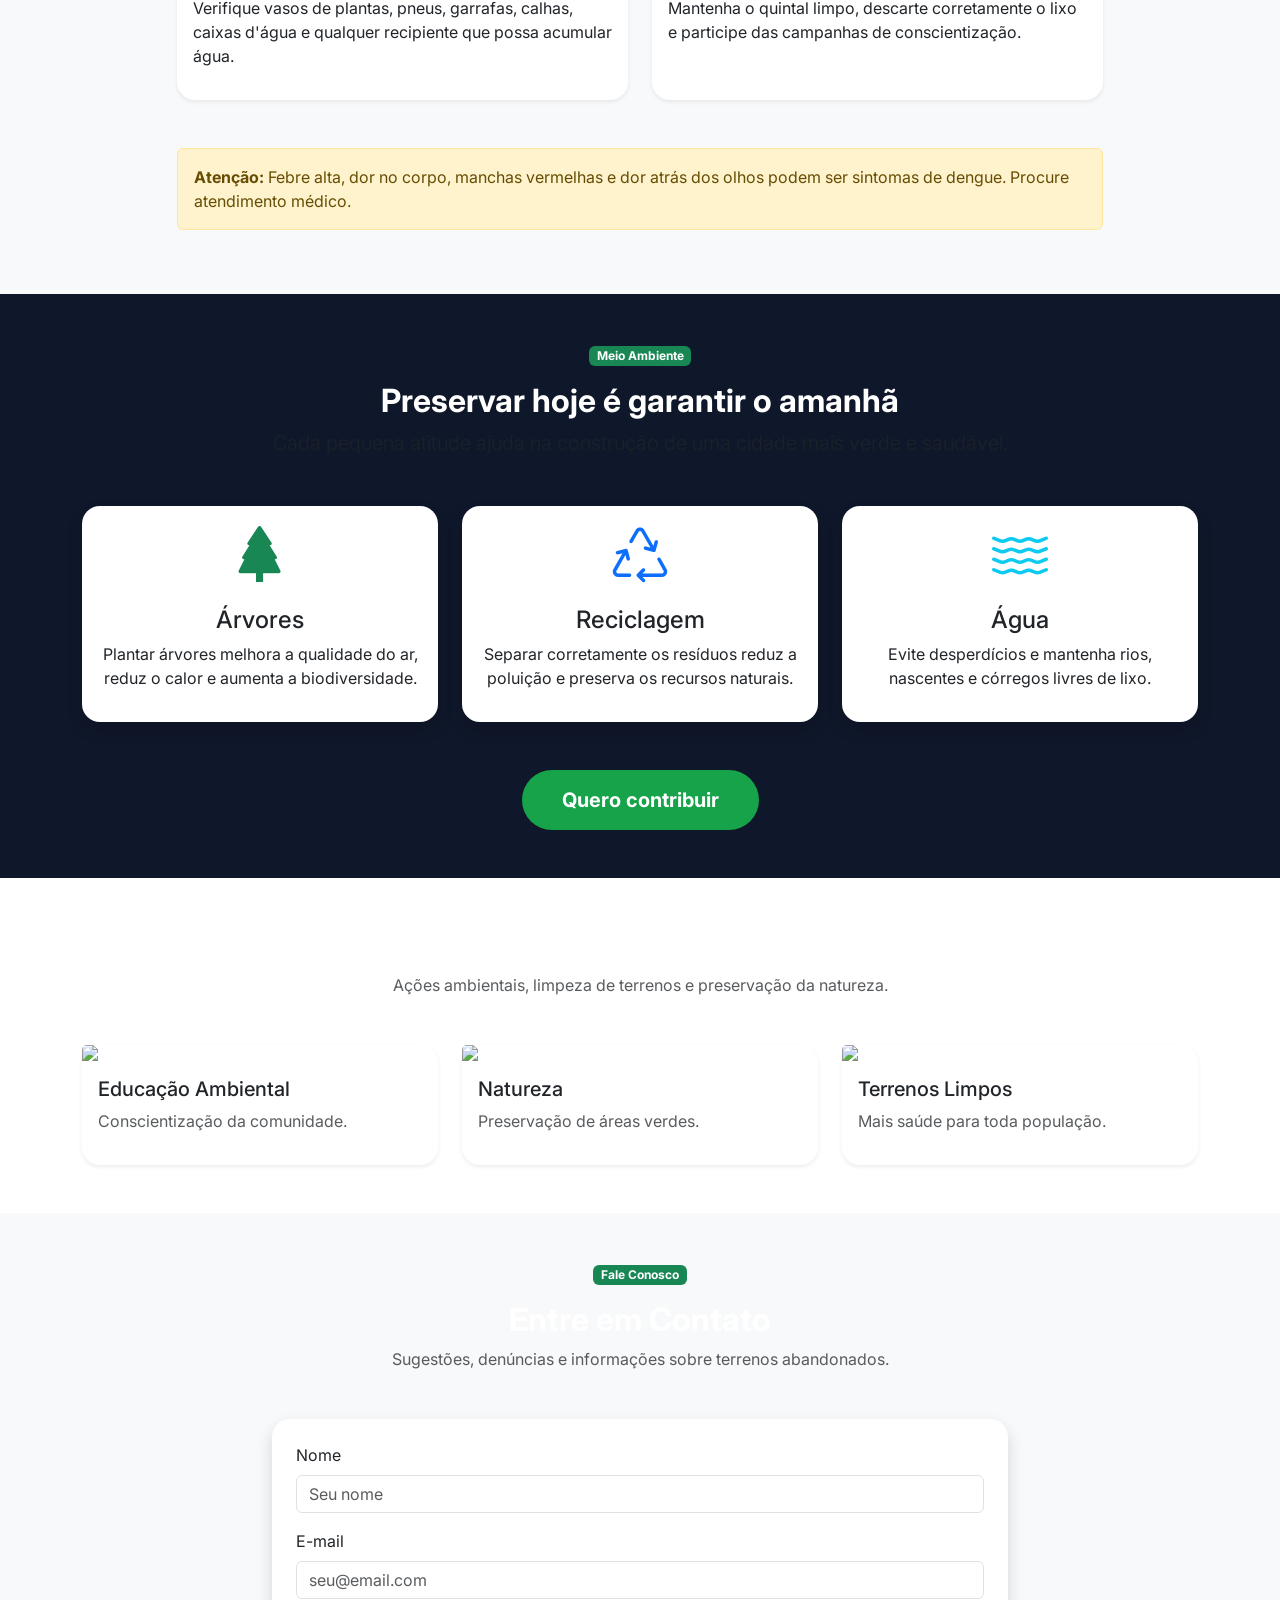
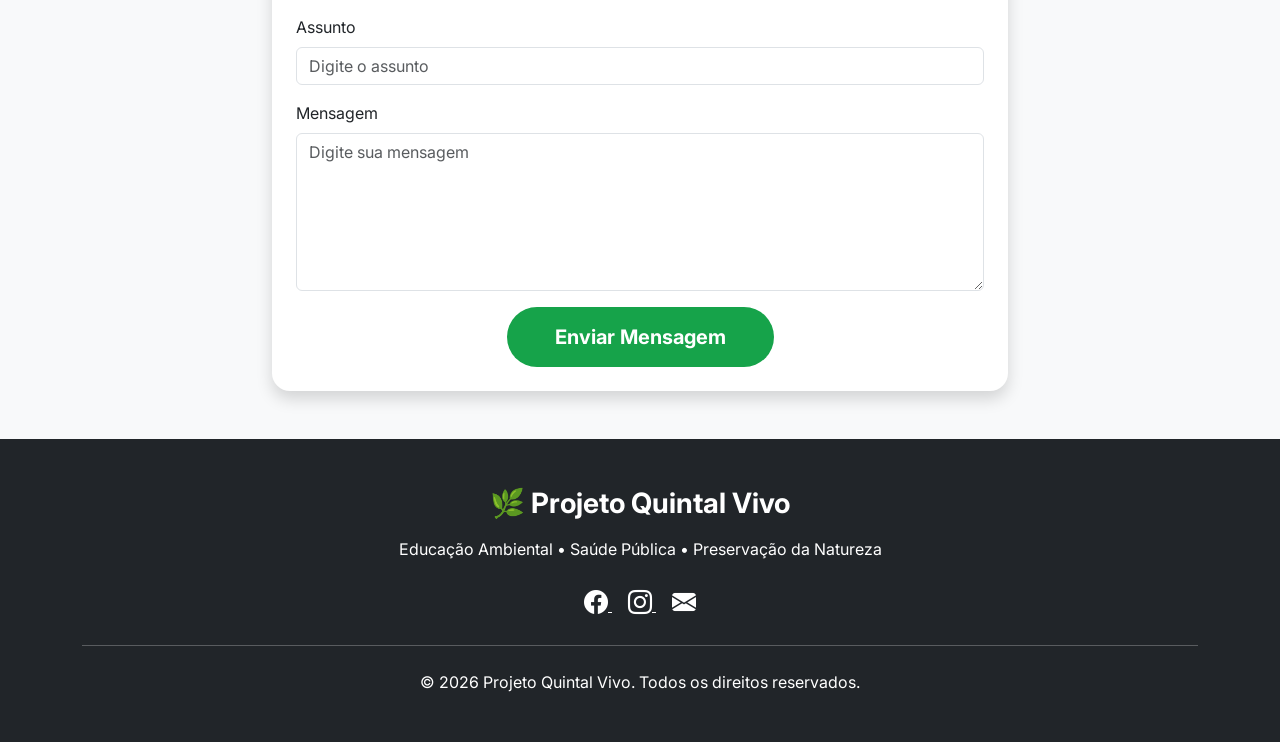
==== commit 55d9296c: "Publicação da nova versão do Quintal Vivo" ====
--- a/index.html
+++ b/index.html
@@ -1,28 +1,25 @@
-<!-- ====================================================== -->
-<!-- INÍCIO - INDEX.HTML - PARTE 1 -->
-<!-- COLE NO ARQUIVO index.html -->
-<!-- ====================================================== -->
-
 <!DOCTYPE html>
 <html lang="pt-BR">
 
 <head>
 
 <meta charset="UTF-8">
-
-<meta name="viewport" content="width=device-width, initial-scale=1.0">
-
-<title>Projeto Quintal Vivo | Saúde • Natureza • Educação Ambiental</title>
-
-<meta name="description" content="Portal independente de conscientização ambiental, saúde pública e limpeza de lotes.">
-
-<meta name="theme-color" content="#1E3A2F">
-
-<link rel="manifest" href="manifest.json">
-
-<link rel="stylesheet" href="assets/css/variables.css">
-
-<link rel="stylesheet" href="assets/css/animations.css">
+<meta name="viewport" content="width=device-width, initial-scale=1">
+
+<title>Projeto Quintal Vivo</title>
+
+<meta name="description" content="Portal de conscientização ambiental, saúde pública e combate à dengue.">
+
+<link rel="preconnect" href="https://fonts.googleapis.com">
+<link rel="preconnect" href="https://fonts.gstatic.com" crossorigin>
+
+<link href="https://fonts.googleapis.com/css2?family=Inter:wght@300;400;500;600;700;800&display=swap" rel="stylesheet">
+
+<link href="https://cdn.jsdelivr.net/npm/bootstrap@5.3.7/dist/css/bootstrap.min.css" rel="stylesheet">
+
+<link href="https://cdn.jsdelivr.net/npm/bootstrap-icons@1.13.1/font/bootstrap-icons.min.css" rel="stylesheet">
+
+<link href="https://unpkg.com/aos@2.3.4/dist/aos.css" rel="stylesheet">
 
 <link rel="stylesheet" href="assets/css/style.css">
 
@@ -30,1617 +27,585 @@
 
 <body>
 
-<header class="header">
+<nav class="navbar navbar-expand-lg navbar-dark fixed-top bg-dark bg-opacity-75">
 
 <div class="container">
 
-<div class="logo">
-
-<h1>
-
-Projeto <span>Quintal Vivo</span>
-
+<a class="navbar-brand fw-bold" href="#">
+🌿 Projeto Quintal Vivo
+</a>
+
+<button class="navbar-toggler" type="button" data-bs-toggle="collapse" data-bs-target="#menu">
+
+<span class="navbar-toggler-icon"></span>
+
+</button>
+
+<div class="collapse navbar-collapse" id="menu">
+
+<ul class="navbar-nav ms-auto">
+
+<li class="nav-item"><a class="nav-link" href="#">Início</a></li>
+
+<li class="nav-item"><a class="nav-link" href="#">Serviços</a></li>
+
+<li class="nav-item"><a class="nav-link" href="#">Dengue</a></li>
+
+<li class="nav-item"><a class="nav-link" href="#">Natureza</a></li>
+
+<li class="nav-item"><a class="nav-link" href="#">Contato</a></li>
+
+</ul>
+
+</div>
+
+</div>
+
+</nav>
+
+<header class="hero">
+
+<div class="container text-center">
+
+<span class="badge bg-success mb-3 fs-6">
+Portal de Educação Ambiental
+</span>
+
+<h1 class="display-3 fw-bold">
+Projeto Quintal Vivo
 </h1>
 
-<p>
-
-Conhecimento que protege. Atitudes que transformam.
-
-</p>
-
-</div>
-
-<nav class="menu">
-
-<a href="#inicio">Início</a>
-
-<a href="#servicos">Serviços</a>
-
-<a href="#conscientizacao">Conscientização</a>
-
-<a href="#animais">Animais</a>
-
-<a href="#dengue">Dengue</a>
-
-<a href="#estatisticas">Dados</a>
-
-<a href="#noticias">Notícias</a>
-
-<a href="#biblioteca">Biblioteca</a>
-
-<a href="#contato">Contato</a>
-
-</nav>
-
-<div class="menu-mobile">
-
-☰
-
-</div>
+<h2 class="fs-2 fw-light mt-3">
+Transformando terrenos em espaços seguros.
+</h2>
+
+<p class="lead mt-4">
+Educação ambiental • Saúde pública • Combate à dengue • Preservação da natureza
+</p>
+
+<a href="#" class="btn btn-success btn-lg px-5 mt-3">
+Conheça o Projeto
+</a>
 
 </div>
 
 </header>
 
-<section id="inicio" class="hero">
-
-<div class="overlay"></div>
-
-<div class="hero-content">
-
-<span class="hero-tag">
-
-Portal Independente
-
-</span>
-
-<h2>
-
-Uma cidade mais limpa começa por um único terreno.
-
-</h2>
-
-<p>
-
-Este projeto foi criado para conscientizar moradores,
-proteger famílias,
-preservar a natureza
-e incentivar ambientes mais seguros.
-
-</p>
-
-<div class="hero-buttons">
-
-<a href="#conscientizacao" class="btn-primary">
-
-Explorar
-
-</a>
-
-<a href="#contato" class="btn-secondary">
-
-Entrar em contato
-
-</a>
-
-</div>
-
-</div>
-
-</section>
-
-<section class="cards-home">
-
-<div class="container">
-
-<div class="card">
-
-<div class="icone">
-
-🦟
-
-</div>
-
-<h3>
-
-Dengue
-
-</h3>
-
-<p>
-
-Elimine criadouros e reduza riscos para sua família.
-
-</p>
-
-</div>
-
-<div class="card">
-
-<div class="icone">
-
-🐍
-
-</div>
-
-<h3>
-
-Animais Peçonhentos
-
-</h3>
-
-<p>
-
-Terrenos abandonados favorecem escorpiões,
-aranhas e cobras.
-
-</p>
-
-</div>
-
-<div class="card">
-
-<div class="icone">
-
-🌳
-
-</div>
-
-<h3>
-
-Natureza
-
-</h3>
-
-<p>
-
-Preservar o ambiente também protege nossa saúde.
-
-</p>
-
-</div>
-
-<div class="card">
-
-<div class="icone">
-
-❤️
-
-</div>
-
-<h3>
-
-Saúde Pública
-
-</h3>
-
-<p>
-
-Prevenção sempre custa menos que tratamento.
-
-</p>
-
-</div>
-
-</div>
-
-</section>
-
-<section id="servicos" class="servicos">
-
-<div class="container">
-
-<div class="titulo">
-
-<h2>
-
-Como podemos ajudar
-
-</h2>
-
-<p>
-
-Serviços especializados para limpeza e conservação.
-
-</p>
-
-</div>
-
-<div class="grid-servicos">
-
-<div class="servico">
-
-<img src="assets/img/servicos/rocagem.jpg" alt="Roçagem">
-
-<h3>
-
-Roçagem
-
-</h3>
-
-<p>
-
-Remoção de mato alto.
-
-</p>
-
-</div>
-
-<div class="servico">
-
-<img src="assets/img/servicos/entulho.jpg" alt="Entulho">
-
-<h3>
-
-Retirada de Entulho
-
-</h3>
-
-<p>
-
-Coleta e descarte correto.
-
-</p>
-
-</div>
-
-<div class="servico">
-
-<img src="assets/img/servicos/limpeza.jpg" alt="Limpeza">
-
-<h3>
-
-Limpeza Completa
-
-</h3>
-
-<p>
-
-Terrenos,
-quintais,
-chácaras
-e lotes urbanos.
-
-</p>
-
-</div>
-
-<div class="servico">
-
-<img src="assets/img/servicos/manutencao.jpg" alt="Manutenção">
-
-<h3>
-
-Manutenção
-
-</h3>
-
-<p>
-
-Evite que o problema volte.
-
-</p>
-
-</div>
-
-</div>
-
-</div>
-
-</section>
-
-<!-- ====================================================== -->
-<!-- FIM DA PARTE 1 -->
-<!-- COLE A PARTE 2 ABAIXO DESTA LINHA -->
-<!-- ====================================================== -->
-<!-- ====================================================== -->
-<!-- INÍCIO - INDEX.HTML - PARTE 2 -->
-<!-- COLE ABAIXO DA PARTE 1 -->
-<!-- ====================================================== -->
-
-<section id="antes-depois" class="antes-depois">
-
-<div class="container">
-
-<div class="titulo">
-
-<h2>
-
-Antes e Depois
-
-</h2>
-
-<p>
-
-Veja como um terreno pode ser transformado.
-
-</p>
-
-</div>
-
-<div class="comparador">
-
-<div class="item">
-
-<img src="assets/img/antes/antes1.jpg" alt="Antes">
-
-<h3>Antes</h3>
-
-<p>
-
-Mato alto, lixo, água parada,
-abrigo para animais peçonhentos.
-
-</p>
-
-</div>
-
-<div class="item">
-
-<img src="assets/img/depois/depois1.jpg" alt="Depois">
-
-<h3>Depois</h3>
-
-<p>
-
-Área limpa,
-segura,
-organizada
-e valorizada.
-
-</p>
-
-</div>
-
-</div>
-
-</div>
-
-</section>
-
-<section id="conscientizacao" class="conscientizacao">
-
-<div class="container">
-
-<div class="titulo">
-
-<h2>
-
-Por que manter um lote limpo?
-
-</h2>
-
-<p>
-
-Limpeza é investimento em saúde,
-segurança e qualidade de vida.
-
-</p>
-
-</div>
-
-<div class="grid-info">
-
-<div class="info">
-
-<h3>
-
-🦟 Evita Dengue
-
-</h3>
-
-<p>
-
-Eliminar água parada impede a reprodução
-do mosquito Aedes aegypti.
-
-</p>
-
-</div>
-
-<div class="info">
-
-<h3>
-
-🐍 Afasta Cobras
-
-</h3>
-
-<p>
-
-Vegetação alta favorece esconderijos.
-
-</p>
-
-</div>
-
-<div class="info">
-
-<h3>
-
-🦂 Evita Escorpiões
-
-</h3>
-
-<p>
-
-Entulho,
-madeira
-e lixo acumulado
-atraem escorpiões.
-
-</p>
-
-</div>
-
-<div class="info">
-
-<h3>
-
-🐀 Reduz Roedores
-
-</h3>
-
-<p>
-
-Lixo acumulado aumenta a presença
-de ratos e doenças.
-
-</p>
-
-</div>
-
-<div class="info">
-
-<h3>
-
-🏡 Valoriza o imóvel
-
-</h3>
-
-<p>
-
-Um lote limpo melhora toda a vizinhança.
-
-</p>
-
-</div>
-
-<div class="info">
-
-<h3>
-
-🌳 Protege o Meio Ambiente
-
-</h3>
-
-<p>
-
-Evita poluição do solo,
-rios
-e nascentes.
-
-</p>
-
-</div>
-
-</div>
-
-</div>
-
-</section>
-
-<section id="animais" class="animais">
-
-<div class="container">
-
-<div class="titulo">
-
-<h2>
-
-Animais Peçonhentos
-
-</h2>
-
-<p>
-
-Conheça alguns animais encontrados
-em terrenos abandonados.
-
-</p>
-
-</div>
-
-<div class="grid-animais">
-
-<div class="animal">
-
-<img src="assets/img/icons/escorpiao.png">
-
-<h3>
-
-Escorpião
-
-</h3>
-
-<p>
-
-Prefere locais escuros,
-úmidos
-e com entulho.
-
-</p>
-
-</div>
-
-<div class="animal">
-
-<img src="assets/img/icons/cobra.png">
-
-<h3>
-
-Cobras
-
-</h3>
-
-<p>
-
-Gostam de vegetação alta
-e locais silenciosos.
-
-</p>
-
-</div>
-
-<div class="animal">
-
-<img src="assets/img/icons/aranha.png">
-
-<h3>
-
-Aranhas
-
-</h3>
-
-<p>
-
-Encontradas em folhas,
-madeiras
-e lixo.
-
-</p>
-
-</div>
-
-<div class="animal">
-
-<img src="assets/img/icons/rato.png">
-
-<h3>
-
-Roedores
-
-</h3>
-
-<p>
-
-Encontram alimento
-e abrigo
-em terrenos abandonados.
-
-</p>
-
-</div>
-
-</div>
-
-</div>
-
-</section>
-
-<section id="dengue" class="dengue">
-
-<div class="container">
-
-<div class="titulo">
-
-<h2>
-
-Combate à Dengue
-
-</h2>
-
-<p>
-
-A prevenção começa em casa.
-
-</p>
-
-</div>
-
-<div class="dengue-grid">
-
-<div>
-
-<h3>
-
-Como prevenir
-
-</h3>
-
-<ul>
-
-<li>Eliminar água parada.</li>
-
-<li>Limpar calhas.</li>
-
-<li>Guardar pneus cobertos.</li>
-
-<li>Descartar lixo corretamente.</li>
-
-<li>Manter terrenos limpos.</li>
-
-</ul>
-
-</div>
-
-<div>
-
-<img src="assets/img/dengue/aedes.jpg" alt="Mosquito">
-
-</div>
-
-</div>
-
-</div>
-
-</section>
-
-<section id="legislacao" class="legislacao">
-
-<div class="container">
-
-<div class="titulo">
-
-<h2>
-
-Legislação
-
-</h2>
-
-<p>
-
-Cada município possui normas
-sobre limpeza e conservação
-de lotes urbanos.
-
-</p>
-
-</div>
-
-<div class="leis">
-
-<div class="lei">
-
-<h3>
-
-Responsabilidade do proprietário
-
-</h3>
-
-<p>
-
-Manter o terreno limpo contribui
-para a saúde pública
-e evita penalidades previstas
-na legislação municipal.
-
-</p>
-
-</div>
-
-<div class="lei">
-
-<h3>
-
-Fiscalização
-
-</h3>
-
-<p>
-
-Prefeituras e órgãos de vigilância
-podem realizar notificações
-conforme a legislação local.
-
-</p>
-
-</div>
-
-</div>
-
-</div>
-
-</section>
-
-<!-- ====================================================== -->
-<!-- FIM DA PARTE 2 -->
-<!-- COLE A PARTE 3 ABAIXO DESTA LINHA -->
-<!-- ====================================================== -->
-<!-- ====================================================== -->
-<!-- INÍCIO - INDEX.HTML - PARTE 3 -->
-<!-- COLE ABAIXO DA PARTE 2 -->
-<!-- ====================================================== -->
-
-<section id="estatisticas" class="estatisticas">
-
-<div class="container">
-
-<div class="titulo">
-
-<h2>
-
-Dados e Estatísticas
-
-</h2>
-
-<p>
-
-Esta área exibirá gráficos e indicadores oficiais sobre saúde pública,
-meio ambiente e qualidade urbana.
-
-</p>
-
-</div>
-
-<div class="cards-estatisticas">
-
-<div class="estatistica">
-
-<h3>
-
-Dengue
-
-</h3>
-
-<p>
-
-Gráficos atualizados utilizando dados públicos.
-
-</p>
-
-</div>
-
-<div class="estatistica">
-
-<h3>
-
-Meio Ambiente
-
-</h3>
-
-<p>
-
-Indicadores ambientais e sustentabilidade.
-
-</p>
-
-</div>
-
-<div class="estatistica">
-
-<h3>
-
-Goiás
-
-</h3>
-
-<p>
-
-Dados estaduais.
-
-</p>
-
-</div>
-
-<div class="estatistica">
-
-<h3>
-
-Paraúna
-
-</h3>
-
-<p>
-
-Informações municipais.
-
-</p>
-
-</div>
-
-</div>
-
-</div>
-
-</section>
-
-<section id="noticias" class="noticias">
-
-<div class="container">
-
-<div class="titulo">
-
-<h2>
-
-Notícias Oficiais
-
-</h2>
-
-<p>
-
-Acompanhe informações de fontes confiáveis.
-
-</p>
-
-</div>
-
-<div class="grid-noticias">
-
-<article class="noticia">
-
-<h3>
-
-Ministério da Saúde
-
-</h3>
-
-<p>
-
-Campanhas nacionais,
-prevenção
-e vacinação.
-
-</p>
-
-<a href="https://www.gov.br/saude" target="_blank">
-
-Acessar
-
-</a>
-
-</article>
-
-<article class="noticia">
-
-<h3>
-
-Fiocruz
-
-</h3>
-
-<p>
-
-Pesquisas
-e materiais educativos.
-
-</p>
-
-<a href="https://portal.fiocruz.br/" target="_blank">
-
-Acessar
-
-</a>
-
-</article>
-
-<article class="noticia">
-
-<h3>
-
-Governo de Goiás
-
-</h3>
-
-<p>
-
-Informações estaduais.
-
-</p>
-
-<a href="https://goias.gov.br/" target="_blank">
-
-Acessar
-
-</a>
-
-</article>
-
-<article class="noticia">
-
-<h3>
-
-Prefeitura de Paraúna
-
-</h3>
-
-<p>
-
-Campanhas,
-mutirões
-e comunicados.
-
-</p>
-
-<a href="https://parauna.go.gov.br/" target="_blank">
-
-Acessar
-
-</a>
-
-</article>
-
-</div>
-
-</div>
-
-</section>
-
-<section id="biblioteca" class="biblioteca">
-
-<div class="container">
-
-<div class="titulo">
-
-<h2>
-
-Biblioteca
-
-</h2>
-
-<p>
-
-Materiais gratuitos para estudo.
-
-</p>
-
-</div>
-
-<div class="livros">
-
-<div class="livro">
-
-📘
-
-<h3>
-
-Saúde Pública
-
-</h3>
-
-</div>
-
-<div class="livro">
-
-🌳
-
-<h3>
-
-Meio Ambiente
-
-</h3>
-
-</div>
-
-<div class="livro">
-
-♻️
-
-<h3>
-
-Reciclagem
-
-</h3>
-
-</div>
-
-<div class="livro">
-
-🦟
-
-<h3>
-
-Dengue
-
-</h3>
-
-</div>
-
-<div class="livro">
-
-🐍
-
-<h3>
-
-Animais Peçonhentos
-
-</h3>
-
-</div>
-
-<div class="livro">
-
-📚
-
-<h3>
-
-Educação Ambiental
-
-</h3>
-
-</div>
-
-</div>
-
-</div>
-
-</section>
-
-<section id="contato" class="contato">
-
-<div class="container">
-
-<div class="titulo">
-
-<h2>
-
-Contato
-
-</h2>
-
-<p>
-
-Em breve:
-WhatsApp,
-Instagram,
-Facebook,
-E-mail
-e formulário online.
-
-</p>
-
-</div>
-
-<div class="botoes-contato">
-
-<a href="#" class="botao">
-
-WhatsApp
-
-</a>
-
-<a href="#" class="botao">
-
-Instagram
-
-</a>
-
-<a href="#" class="botao">
-
-Facebook
-
-</a>
-
-<a href="#" class="botao">
-
-E-mail
-
-</a>
-
-</div>
-
-</div>
-
-</section>
-
-<footer>
-
-<div class="container">
-
-<h2>
-
-Projeto Quintal Vivo
-
-</h2>
-
-<p>
-
-Conhecimento que protege.
-Atitudes que transformam.
-
-</p>
-
-<p>
-
-Portal independente de educação ambiental,
-saúde pública
-e conscientização.
-
-</p>
-
-<p>
-
-© 2026 Projeto Quintal Vivo
-
-</p>
-
-</div>
-
-</footer>
-
-<script src="assets/js/app.js"></script>
-
-<!-- =========================
-CONSCIENTIZAÇÃO
-========================= -->
-
-<section id="conscientizacao" class="conscientizacao">
-
-<div class="container">
-
-<h2>Conscientização</h2>
-
-<p class="subtitulo">
-Pequenas atitudes fazem uma grande diferença para toda a cidade.
-</p>
-
-<div class="cards">
-
-<div class="card">
-
-<h3>🌱 Terrenos Limpos</h3>
-
-<p>
-Evite mato alto, lixo e água parada para reduzir riscos ambientais.
-</p>
-
-</div>
-
-<div class="card">
-
-<h3>🦟 Combate à Dengue</h3>
-
-<p>
-Eliminar recipientes com água parada é a melhor forma de combater o mosquito.
-</p>
-
-</div>
-
-<div class="card">
-
-<h3>♻️ Descarte Correto</h3>
-
-<p>
-Nunca descarte móveis, pneus ou entulhos em terrenos baldios.
-</p>
-
-</div>
-
-<div class="card">
-
-<h3>🌳 Preserve a Natureza</h3>
-
-<p>
-Áreas verdes limpas oferecem qualidade de vida e segurança para todos.
-</p>
-
-</div>
-
-</div>
-
-</div>
-
-</section>
-
-==========================
-INDEX.HTML - PARTE 5
-COLE LOGO ABAIXO DE:
-<script src="assets/js/app.js"></script>
-==========================
-
-<!-- =========================
-ANIMAIS
-========================= -->
-
-<section id="animais" class="animais">
-
-<div class="container">
-
-<h2>Animais Peçonhentos</h2>
-
-<p class="subtitulo">
-Conheça os principais animais encontrados em terrenos abandonados.
-</p>
-
-<div class="cards">
-
-<div class="card">
-
-<h3>🐍 Cobras</h3>
-
-<p>
-Evite colocar as mãos em buracos, entulhos ou vegetação alta.
-</p>
-
-</div>
-
-<div class="card">
-
-<h3>🦂 Escorpiões</h3>
-
-<p>
-Gostam de locais escuros, úmidos e com acúmulo de materiais.
-</p>
-
-</div>
-
-<div class="card">
-
-<h3>🕷 Aranhas</h3>
-
-<p>
-Use luvas ao movimentar madeiras, telhas e pedras.
-</p>
-
-</div>
-
-<div class="card">
-
-<h3>🐀 Roedores</h3>
-
-<p>
-O lixo acumulado favorece ratos e diversas doenças.
-</p>
-
-</div>
-
-</div>
-
-</div>
-
-</section>
-
-<!-- ===== CONTINUA NA PARTE 6 ===== -->
-==========================
-INDEX.HTML - PARTE 6
-COLE ABAIXO DA PARTE 5
-==========================
-
-<!-- =========================
-DENGUE
-========================= -->
-
-<section id="dengue" class="dengue">
-
-<div class="container">
-
-<h2>Combate à Dengue</h2>
-
-<p class="subtitulo">
-Eliminar água parada é a forma mais eficiente de combater o mosquito.
-</p>
-
-<div class="cards">
-
-<div class="card">
-
-<h3>🪣 Caixas d'água</h3>
-
-<p>
-Mantenha sempre bem tampadas.
-</p>
-
-</div>
-
-<div class="card">
-
-<h3>🛞 Pneus</h3>
-
-<p>
-Guarde em locais cobertos e sem água acumulada.
-</p>
-
-</div>
-
-<div class="card">
-
-<h3>🪴 Vasos de plantas</h3>
-
-<p>
-Evite pratos com água parada.
-</p>
-
-</div>
-
-<div class="card">
-
-<h3>🧴 Garrafas e recipientes</h3>
-
-<p>
-Guarde sempre virados para baixo.
-</p>
-
-</div>
-
-<div class="card">
-
-<h3>🌧 Calhas</h3>
-
-<p>
-Faça limpeza periódica para evitar acúmulo de água.
-</p>
-
-</div>
-
-<div class="card">
-
-<h3>🏠 Quintais</h3>
-
-<p>
-Mantenha terrenos limpos e livres de objetos abandonados.
-</p>
-
-</div>
-
-</div>
-
-</div>
-
-</section>
-
-<!-- ===== CONTINUA NA PARTE 7 ===== -->
-==========================
-INDEX.HTML - PARTE 7
-COLE ABAIXO DA PARTE 6
-==========================
-
-<!-- =========================
-LEGISLAÇÃO
-========================= -->
-
-<section id="legislacao" class="legislacao">
-
-<div class="container">
-
-<h2>Legislação</h2>
-
-<p class="subtitulo">
-Manter terrenos limpos é uma obrigação prevista em diversas leis municipais.
-</p>
-
-<div class="cards">
-
-<div class="card">
-
-<h3>📜 Responsabilidade</h3>
-
-<p>
-O proprietário deve manter o terreno limpo e cercado quando necessário.
-</p>
-
-</div>
-
-<div class="card">
-
-<h3>⚠️ Fiscalização</h3>
-
-<p>
-Prefeituras podem notificar e aplicar multas em casos de abandono.
-</p>
-
-</div>
-
-<div class="card">
-
-<h3>🏡 Saúde Pública</h3>
-
-<p>
-Terrenos abandonados favorecem doenças, animais peçonhentos e acidentes.
-</p>
-
-</div>
-
-<div class="card">
-
-<h3>🤝 Colaboração</h3>
-
-<p>
-Denuncie terrenos com riscos aos órgãos responsáveis do seu município.
-</p>
-
-</div>
-
-</div>
-
-</div>
-
-</section>
-
-<!-- ===== CONTINUA NA PARTE 8 ===== -->
-<!-- ==========================
-ESTATÍSTICAS
-========================== -->
-
-<section id="estatisticas" class="estatisticas">
-
-<div class="container">
-
-<h2>Estatísticas</h2>
-
-<p class="subtitulo">
-Dados que mostram a importância da prevenção.
-</p>
-
-<div class="cards">
-
-<div class="card">
-<h3>🦟 Dengue</h3>
-<p>Milhares de casos podem ser evitados eliminando água parada.</p>
-</div>
-
-<div class="card">
-<h3>🌱 Terrenos Limpos</h3>
-<p>Reduzem riscos ambientais e valorizam os bairros.</p>
-</div>
-
-<div class="card">
-<h3>🚛 Entulho</h3>
-<p>O descarte correto evita acidentes e proliferação de pragas.</p>
-</div>
-
-<div class="card">
-<h3>👨‍👩‍👧 Comunidade</h3>
-<p>A participação da população fortalece a saúde pública.</p>
-</div>
-
-</div>
-
-</div>
-
-</section>
-
-<!-- ===== CONTINUA NA PARTE 9 ===== -->
-<!-- ==========================
-NOTÍCIAS
-========================== -->
-
-<section id="noticias" class="noticias">
-
-<div class="container">
-
-<h2>Notícias</h2>
-
-<p class="subtitulo">
-Acompanhe informações e campanhas de conscientização.
-</p>
-
-<div class="cards">
-
-<div class="card">
-<h3>📢 Campanhas</h3>
-<p>
-Mutirões de limpeza ajudam a reduzir focos de doenças.
-</p>
-</div>
-
-<div class="card">
-<h3>🏘️ Comunidade</h3>
-<p>
-Moradores unidos mantêm bairros mais limpos e seguros.
-</p>
-</div>
-
-<div class="card">
-<h3>🌳 Meio Ambiente</h3>
-<p>
-Áreas verdes preservadas melhoram a qualidade de vida.
-</p>
-</div>
-
-<div class="card">
-<h3>📰 Informação</h3>
-<p>
-A educação ambiental é a melhor forma de prevenção.
-</p>
-</div>
-
-</div>
-
-</div>
-
-</section>
-
-<!-- ===== CONTINUA NA PARTE 10 ===== -->
-<!-- ==========================
-BIBLIOTECA
-========================== -->
-
-<section id="biblioteca" class="biblioteca">
-
-<div class="container">
-
-<h2>Biblioteca</h2>
-
-<p class="subtitulo">
-Materiais educativos sobre saúde, limpeza urbana e preservação ambiental.
-</p>
-
-<div class="cards">
-
-<div class="card">
-<h3>📘 Cartilhas</h3>
-<p>
-Guias com orientações para manter terrenos limpos e seguros.
-</p>
-</div>
-
-<div class="card">
-<h3>🎥 Vídeos</h3>
-<p>
-Conteúdos educativos sobre prevenção da dengue e meio ambiente.
-</p>
-</div>
-
-<div class="card">
-<h3>📄 Leis</h3>
-<p>
-Consulte normas e responsabilidades relacionadas aos terrenos urbanos.
-</p>
-</div>
-
-<div class="card">
-<h3>🌱 Educação Ambiental</h3>
-<p>
-Aprenda práticas sustentáveis para preservar a natureza.
-</p>
-</div>
-
-</div>
-
-</div>
-
-</section>
-
-<!-- ===== CONTINUA NA PARTE 11 ===== -->
-<!-- ==========================
-FOOTER
-========================== -->
-
-<footer>
-
-<div class="container">
-
-<h2>Projeto Quintal Vivo</h2>
-
-<p>
-Conhecimento que protege.<br>
-Atitudes que transformam.
-</p>
-
-<p>
-Portal independente de educação ambiental,
-saúde pública e conscientização.
-</p>
-
-<p>
-© 2026 Projeto Quintal Vivo
-</p>
-
-</div>
-
-</footer>
+<script src="https://cdn.jsdelivr.net/npm/bootstrap@5.3.7/dist/js/bootstrap.bundle.min.js"></script>
+
+<script src="https://unpkg.com/aos@2.3.4/dist/aos.js"></script>
+
+<script>
+AOS.init();
+</script>
 
 <script src="assets/js/app.js"></script>
 
 </body>
 </html>
+
+<section id="servicos" class="py-5 bg-light text-dark">
+
+<div class="container">
+
+<div class="text-center mb-5">
+
+<h2 class="fw-bold">Nossos Serviços</h2>
+
+<p class="text-muted">
+Conheça as principais ações desenvolvidas pelo Projeto Quintal Vivo.
+</p>
+
+</div>
+
+<div class="row g-4">
+
+<div class="col-md-4">
+
+<div class="card h-100 shadow">
+
+<div class="card-body text-center">
+
+<i class="bi bi-tree-fill display-4 text-success"></i>
+
+<h4 class="mt-3">
+Limpeza de Terrenos
+</h4>
+
+<p>
+Remoção de mato alto, lixo e resíduos para manter áreas limpas e seguras.
+</p>
+
+</div>
+
+</div>
+
+</div>
+
+<div class="col-md-4">
+
+<div class="card h-100 shadow">
+
+<div class="card-body text-center">
+
+<i class="bi bi-bug-fill display-4 text-danger"></i>
+
+<h4 class="mt-3">
+Combate à Dengue
+</h4>
+
+<p>
+Eliminação de criadouros do mosquito e ações de conscientização.
+</p>
+
+</div>
+
+</div>
+
+</div>
+
+<div class="col-md-4">
+
+<div class="card h-100 shadow">
+
+<div class="card-body text-center">
+
+<i class="bi bi-heart-pulse-fill display-4 text-primary"></i>
+
+<h4 class="mt-3">
+Saúde Pública
+</h4>
+
+<p>
+Promovemos ambientes mais saudáveis para toda a comunidade.
+</p>
+
+</div>
+
+</div>
+
+</div>
+
+</div>
+
+</div>
+
+</section>
+
+
+<!-- DENGUE -->
+<section id="dengue" class="py-5 bg-light">
+
+<div class="container">
+
+<div class="row justify-content-center">
+
+<div class="col-lg-10">
+
+<div class="text-center mb-5">
+
+<span class="badge bg-danger mb-3">
+Combate à Dengue
+</span>
+
+<h2 class="fw-bold">
+Prevenção salva vidas
+</h2>
+
+<p class="lead text-muted">
+Eliminar água parada é a forma mais eficiente de combater o mosquito Aedes aegypti.
+</p>
+
+</div>
+
+<div class="row g-4">
+
+<div class="col-md-6">
+
+<div class="card border-0 shadow-sm h-100">
+
+<div class="card-body">
+
+<h4 class="text-danger">
+<i class="bi bi-droplet-fill"></i>
+ Evite água parada
+</h4>
+
+<p>
+Verifique vasos de plantas, pneus, garrafas, calhas, caixas d'água e qualquer recipiente que possa acumular água.
+</p>
+
+</div>
+
+</div>
+
+</div>
+
+<div class="col-md-6">
+
+<div class="card border-0 shadow-sm h-100">
+
+<div class="card-body">
+
+<h4 class="text-success">
+<i class="bi bi-shield-check"></i>
+ Proteja sua família
+</h4>
+
+<p>
+Mantenha o quintal limpo, descarte corretamente o lixo e participe das campanhas de conscientização.
+</p>
+
+</div>
+
+</div>
+
+</div>
+
+</div>
+
+<div class="alert alert-warning mt-5">
+
+<strong>Atenção:</strong>
+
+Febre alta, dor no corpo, manchas vermelhas e dor atrás dos olhos podem ser sintomas de dengue. Procure atendimento médico.
+
+</div>
+
+</div>
+
+</div>
+
+</div>
+
+</section>
+
+
+<!-- NATUREZA -->
+<section id="natureza" class="py-5">
+
+<div class="container">
+
+<div class="text-center mb-5">
+
+<span class="badge bg-success mb-3">
+Meio Ambiente
+</span>
+
+<h2 class="fw-bold">
+Preservar hoje é garantir o amanhã
+</h2>
+
+<p class="lead text-muted">
+Cada pequena atitude ajuda na construção de uma cidade mais verde e saudável.
+</p>
+
+</div>
+
+<div class="row g-4">
+
+<div class="col-md-4">
+
+<div class="card border-0 shadow h-100">
+
+<div class="card-body text-center">
+
+<i class="bi bi-tree-fill display-4 text-success"></i>
+
+<h4 class="mt-3">
+Árvores
+</h4>
+
+<p>
+Plantar árvores melhora a qualidade do ar, reduz o calor e aumenta a biodiversidade.
+</p>
+
+</div>
+
+</div>
+
+</div>
+
+<div class="col-md-4">
+
+<div class="card border-0 shadow h-100">
+
+<div class="card-body text-center">
+
+<i class="bi bi-recycle display-4 text-primary"></i>
+
+<h4 class="mt-3">
+Reciclagem
+</h4>
+
+<p>
+Separar corretamente os resíduos reduz a poluição e preserva os recursos naturais.
+</p>
+
+</div>
+
+</div>
+
+</div>
+
+<div class="col-md-4">
+
+<div class="card border-0 shadow h-100">
+
+<div class="card-body text-center">
+
+<i class="bi bi-water display-4 text-info"></i>
+
+<h4 class="mt-3">
+Água
+</h4>
+
+<p>
+Evite desperdícios e mantenha rios, nascentes e córregos livres de lixo.
+</p>
+
+</div>
+
+</div>
+
+</div>
+
+</div>
+
+<div class="text-center mt-5">
+
+<a href="#" class="btn btn-success btn-lg">
+Quero contribuir
+</a>
+
+</div>
+
+</div>
+
+</section>
+
+
+<section id="galeria" class="py-5 bg-white">
+<div class="container">
+
+<div class="text-center mb-5">
+<h2 class="fw-bold">Galeria</h2>
+<p class="text-muted">
+Ações ambientais, limpeza de terrenos e preservação da natureza.
+</p>
+</div>
+
+<div class="row g-4">
+
+<div class="col-md-4">
+<div class="card shadow-sm border-0 h-100">
+<img src="https://images.unsplash.com/photo-1501004318641-b39e6451bec6?auto=format&fit=crop&w=800&q=80" class="card-img-top">
+<div class="card-body">
+<h5>Educação Ambiental</h5>
+<p class="text-muted">
+Conscientização da comunidade.
+</p>
+</div>
+</div>
+</div>
+
+<div class="col-md-4">
+<div class="card shadow-sm border-0 h-100">
+<img src="https://images.unsplash.com/photo-1466611653911-95081537e5b7?auto=format&fit=crop&w=800&q=80" class="card-img-top">
+<div class="card-body">
+<h5>Natureza</h5>
+<p class="text-muted">
+Preservação de áreas verdes.
+</p>
+</div>
+</div>
+</div>
+
+<div class="col-md-4">
+<div class="card shadow-sm border-0 h-100">
+<img src="https://images.unsplash.com/photo-1441974231531-c6227db76b6e?auto=format&fit=crop&w=800&q=80" class="card-img-top">
+<div class="card-body">
+<h5>Terrenos Limpos</h5>
+<p class="text-muted">
+Mais saúde para toda população.
+</p>
+</div>
+</div>
+</div>
+
+</div>
+
+</div>
+</section>
+
+
+<section id="contato" class="py-5 bg-light">
+
+<div class="container">
+
+<div class="text-center mb-5">
+
+<span class="badge bg-success mb-3">
+Fale Conosco
+</span>
+
+<h2 class="fw-bold">
+Entre em Contato
+</h2>
+
+<p class="text-muted">
+Sugestões, denúncias e informações sobre terrenos abandonados.
+</p>
+
+</div>
+
+<div class="row justify-content-center">
+
+<div class="col-lg-8">
+
+<form class="card shadow border-0">
+
+<div class="card-body p-4">
+
+<div class="mb-3">
+
+<label class="form-label">
+Nome
+</label>
+
+<input
+type="text"
+class="form-control"
+placeholder="Seu nome">
+
+</div>
+
+<div class="mb-3">
+
+<label class="form-label">
+E-mail
+</label>
+
+<input
+type="email"
+class="form-control"
+placeholder="seu@email.com">
+
+</div>
+
+<div class="mb-3">
+
+<label class="form-label">
+Assunto
+</label>
+
+<input
+type="text"
+class="form-control"
+placeholder="Digite o assunto">
+
+</div>
+
+<div class="mb-3">
+
+<label class="form-label">
+Mensagem
+</label>
+
+<textarea
+class="form-control"
+rows="6"
+placeholder="Digite sua mensagem"></textarea>
+
+</div>
+
+<div class="text-center">
+
+<button
+class="btn btn-success btn-lg px-5"
+type="submit">
+
+Enviar Mensagem
+
+</button>
+
+</div>
+
+</div>
+
+</form>
+
+</div>
+
+</div>
+
+</div>
+
+</section>
+
+<footer class="bg-dark text-white py-5">
+
+<div class="container text-center">
+
+<h3 class="fw-bold">
+
+🌿 Projeto Quintal Vivo
+
+</h3>
+
+<p class="mt-3">
+
+Educação Ambiental • Saúde Pública • Preservação da Natureza
+
+</p>
+
+<div class="mt-4">
+
+<a href="#" class="text-white me-3">
+<i class="bi bi-facebook fs-4"></i>
+</a>
+
+<a href="#" class="text-white me-3">
+<i class="bi bi-instagram fs-4"></i>
+</a>
+
+<a href="#" class="text-white">
+<i class="bi bi-envelope-fill fs-4"></i>
+</a>
+
+</div>
+
+<hr class="my-4">
+
+<p class="mb-0">
+
+© 2026 Projeto Quintal Vivo.
+Todos os direitos reservados.
+
+</p>
+
+</div>
+
+</footer>
+
+<script src="https://cdn.jsdelivr.net/npm/bootstrap@5.3.7/dist/js/bootstrap.bundle.min.js"></script>
+
+<script src="https://unpkg.com/aos@2.3.4/dist/aos.js"></script>
+
+<script>
+
+AOS.init({
+
+duration:900,
+once:true
+
+});
+
+</script>
+
+<script src="assets/js/app.js"></script>
+
+</body>
+
+</html>
+
--- a/assets/css/style.css
+++ b/assets/css/style.css
@@ -2,244 +2,103 @@
 margin:0;
 padding:0;
 box-sizing:border-box;
+}
+
+html{
 scroll-behavior:smooth;
 }
 
-:root{
---verde:#1f8f3a;
---verde2:#25D366;
---escuro:#222;
---claro:#f5f7f5;
---branco:#fff;
+body{
+font-family:'Inter',sans-serif;
+background:#0f172a;
+color:#fff;
 }
 
-body{
-font-family:'Poppins',sans-serif;
-background:var(--claro);
-color:var(--escuro);
-line-height:1.6;
-}
-
-.container{
-width:min(1200px,92%);
-margin:auto;
-}
-
-header{
-position:fixed;
-top:0;
-left:0;
-width:100%;
-background:#fff;
-box-shadow:0 2px 10px rgba(0,0,0,.08);
-z-index:999;
-}
-
-header .container{
-display:flex;
-justify-content:space-between;
-align-items:center;
-padding:18px 0;
-}
-
-.logo{
-font-size:28px;
-font-weight:700;
-color:var(--verde);
-}
-
-.logo span{color:#000;}
-
-nav{
-display:flex;
-gap:24px;
-align-items:center;
-}
-
-nav a{
-text-decoration:none;
-color:#333;
-font-weight:600;
-transition:.3s;
-}
-
-nav a:hover{color:var(--verde);}
-
-.menu-btn{
-display:none;
-font-size:32px;
-cursor:pointer;
-}
-
-.btn-topo,.btn-verde{
-background:var(--verde2);
-color:#fff;
-padding:14px 28px;
-border-radius:40px;
-text-decoration:none;
-font-weight:600;
-display:inline-block;
-}
-
-.btn-branco{
-background:#fff;
-color:#222;
-padding:14px 28px;
-border-radius:40px;
-text-decoration:none;
-font-weight:600;
-display:inline-block;
+.navbar{
+backdrop-filter:blur(10px);
 }
 
 .hero{
 min-height:100vh;
 display:flex;
+align-items:center;
 justify-content:center;
-align-items:center;
 text-align:center;
 padding:120px 20px;
-background:linear-gradient(rgba(0,0,0,.55),rgba(0,0,0,.55)),url("../img/banner.jpg") center/cover no-repeat;
-color:#fff;
+background:
+linear-gradient(rgba(0,0,0,.55),rgba(0,0,0,.55)),
+url("https://images.unsplash.com/photo-1500382017468-9049fed747ef?auto=format&fit=crop&w=1800&q=80");
+background-size:cover;
+background-position:center;
 }
 
 .hero h1{
-font-size:3rem;
+font-size:clamp(2.5rem,7vw,5rem);
+font-weight:800;
+margin-bottom:20px;
+}
+
+.hero h2{
+font-size:clamp(1.2rem,3vw,2rem);
+font-weight:400;
+opacity:.95;
 margin-bottom:20px;
 }
 
 .hero p{
-font-size:1.2rem;
-margin-bottom:30px;
+max-width:800px;
+margin:auto;
+font-size:1.15rem;
+opacity:.9;
 }
 
-.hero-buttons{
-display:flex;
-gap:15px;
-justify-content:center;
-flex-wrap:wrap;
+.btn-success{
+background:#16a34a;
+border:none;
+padding:15px 40px;
+border-radius:50px;
+font-weight:700;
+transition:.3s;
+}
+
+.btn-success:hover{
+transform:translateY(-3px);
+background:#15803d;
 }
 
 section{
 padding:90px 0;
 }
 
-h2{
-text-align:center;
-font-size:2.2rem;
-color:var(--verde);
-margin-bottom:10px;
-}
-
-.subtitulo{
-text-align:center;
-margin-bottom:40px;
-}
-
-.cards{
-display:grid;
-grid-template-columns:repeat(auto-fit,minmax(250px,1fr));
-gap:25px;
-}
-
 .card{
-background:#fff;
-padding:30px;
-border-radius:16px;
-text-align:center;
-box-shadow:0 10px 20px rgba(0,0,0,.08);
+border:none;
+border-radius:18px;
 transition:.3s;
-opacity:0;
-transform:translateY(40px);
-}
-
-.card.show{
-opacity:1;
-transform:translateY(0);
 }
 
 .card:hover{
 transform:translateY(-8px);
 }
 
-.icone{
-font-size:50px;
-margin-bottom:15px;
-}
-
-.galeria{
-display:grid;
-grid-template-columns:repeat(auto-fit,minmax(260px,1fr));
-gap:20px;
-}
-
-.foto{
-height:260px;
-background:#ddd;
-border-radius:16px;
-display:flex;
-align-items:center;
-justify-content:center;
-font-weight:bold;
-font-size:1.4rem;
-opacity:0;
-transform:scale(.95);
-transition:.4s;
-}
-
-.foto.show{
-opacity:1;
-transform:scale(1);
-}
-
 footer{
-background:var(--verde);
-color:#fff;
+background:#081018;
+padding:40px 0;
 text-align:center;
-padding:30px;
-}
-
-.whatsapp{
-position:fixed;
-right:20px;
-bottom:20px;
-width:65px;
-height:65px;
-border-radius:50%;
-background:var(--verde2);
-display:flex;
-justify-content:center;
-align-items:center;
-color:#fff;
-font-size:30px;
-text-decoration:none;
-box-shadow:0 5px 20px rgba(0,0,0,.25);
+color:#cbd5e1;
 }
 
 @media(max-width:768px){
 
-.menu-btn{display:block;}
-
-nav{
-display:none;
-position:absolute;
-top:70px;
-left:0;
-width:100%;
-background:#fff;
-flex-direction:column;
-padding:20px;
-}
-
-nav.ativo{
-display:flex;
+.hero{
+padding-top:150px;
 }
 
 .hero h1{
-font-size:2.1rem;
+font-size:2.7rem;
 }
 
-.hero p{
-font-size:1rem;
+.hero h2{
+font-size:1.3rem;
 }
 
 }
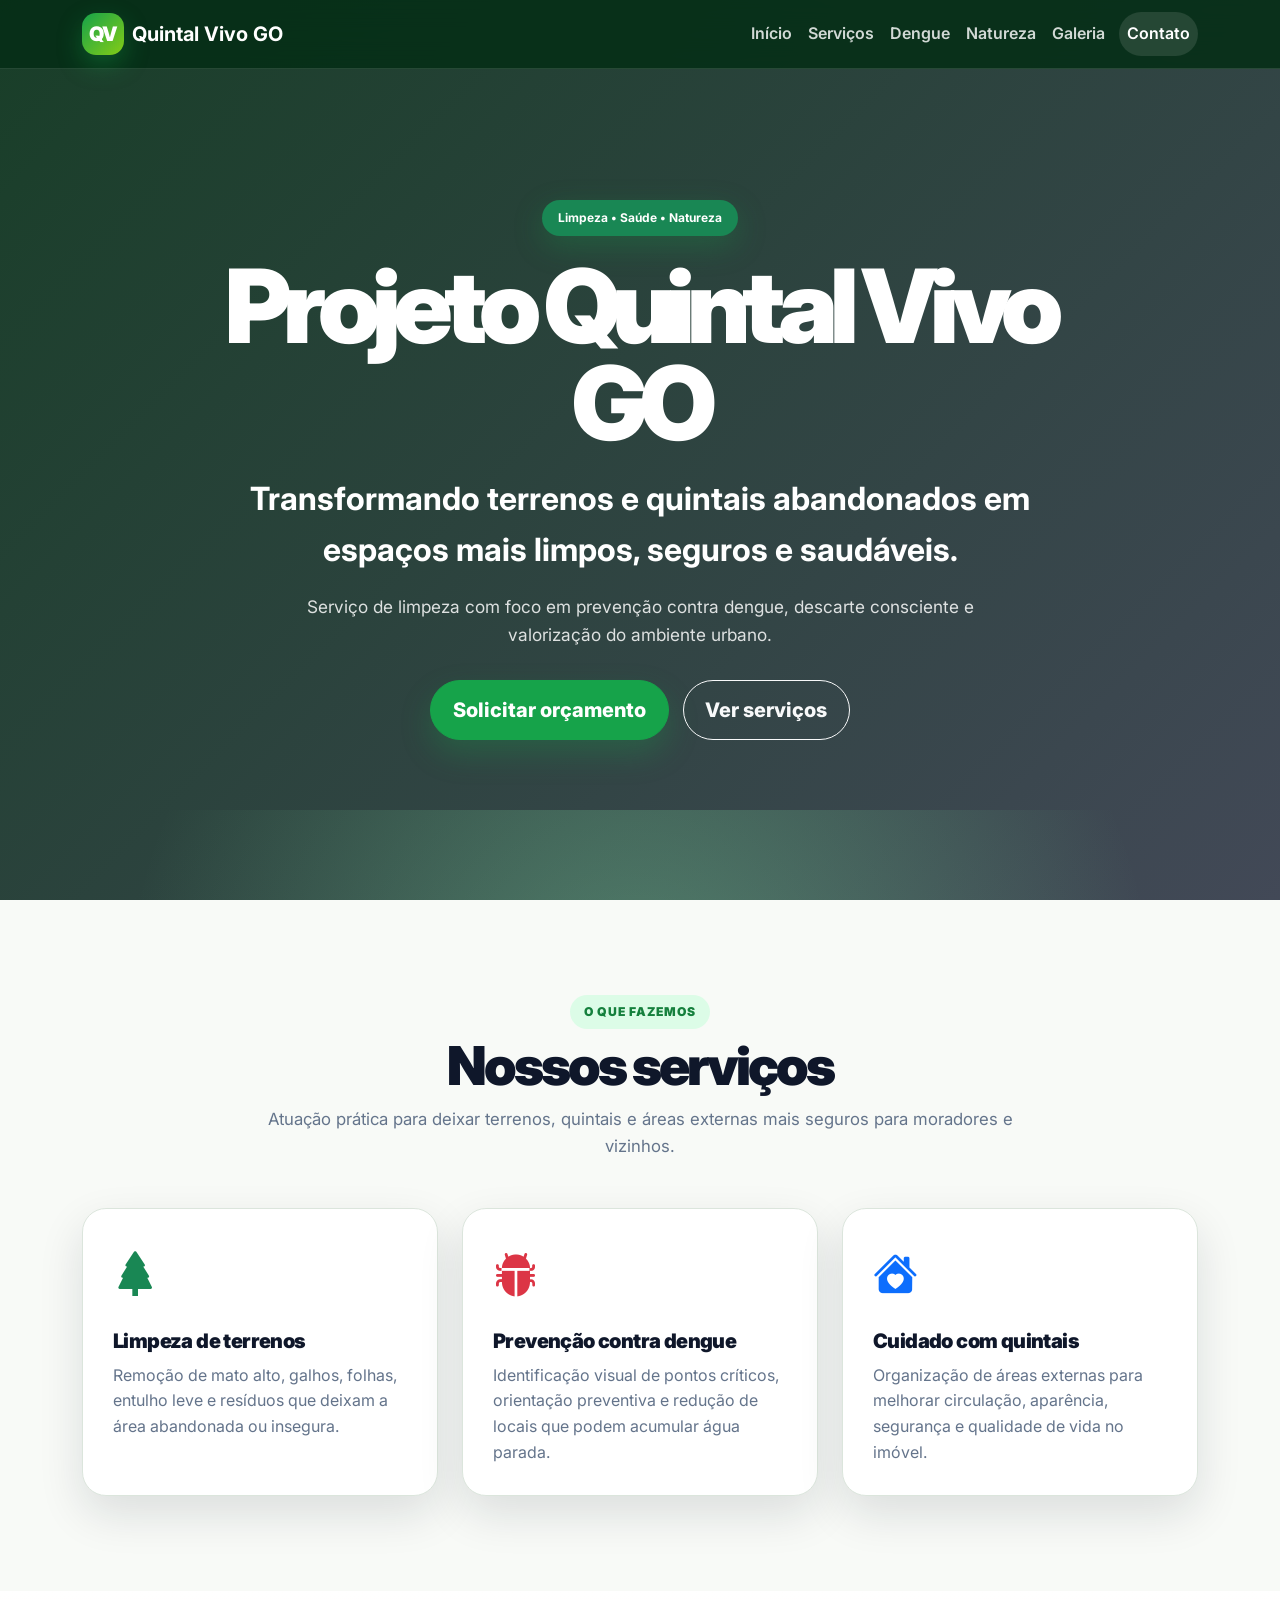
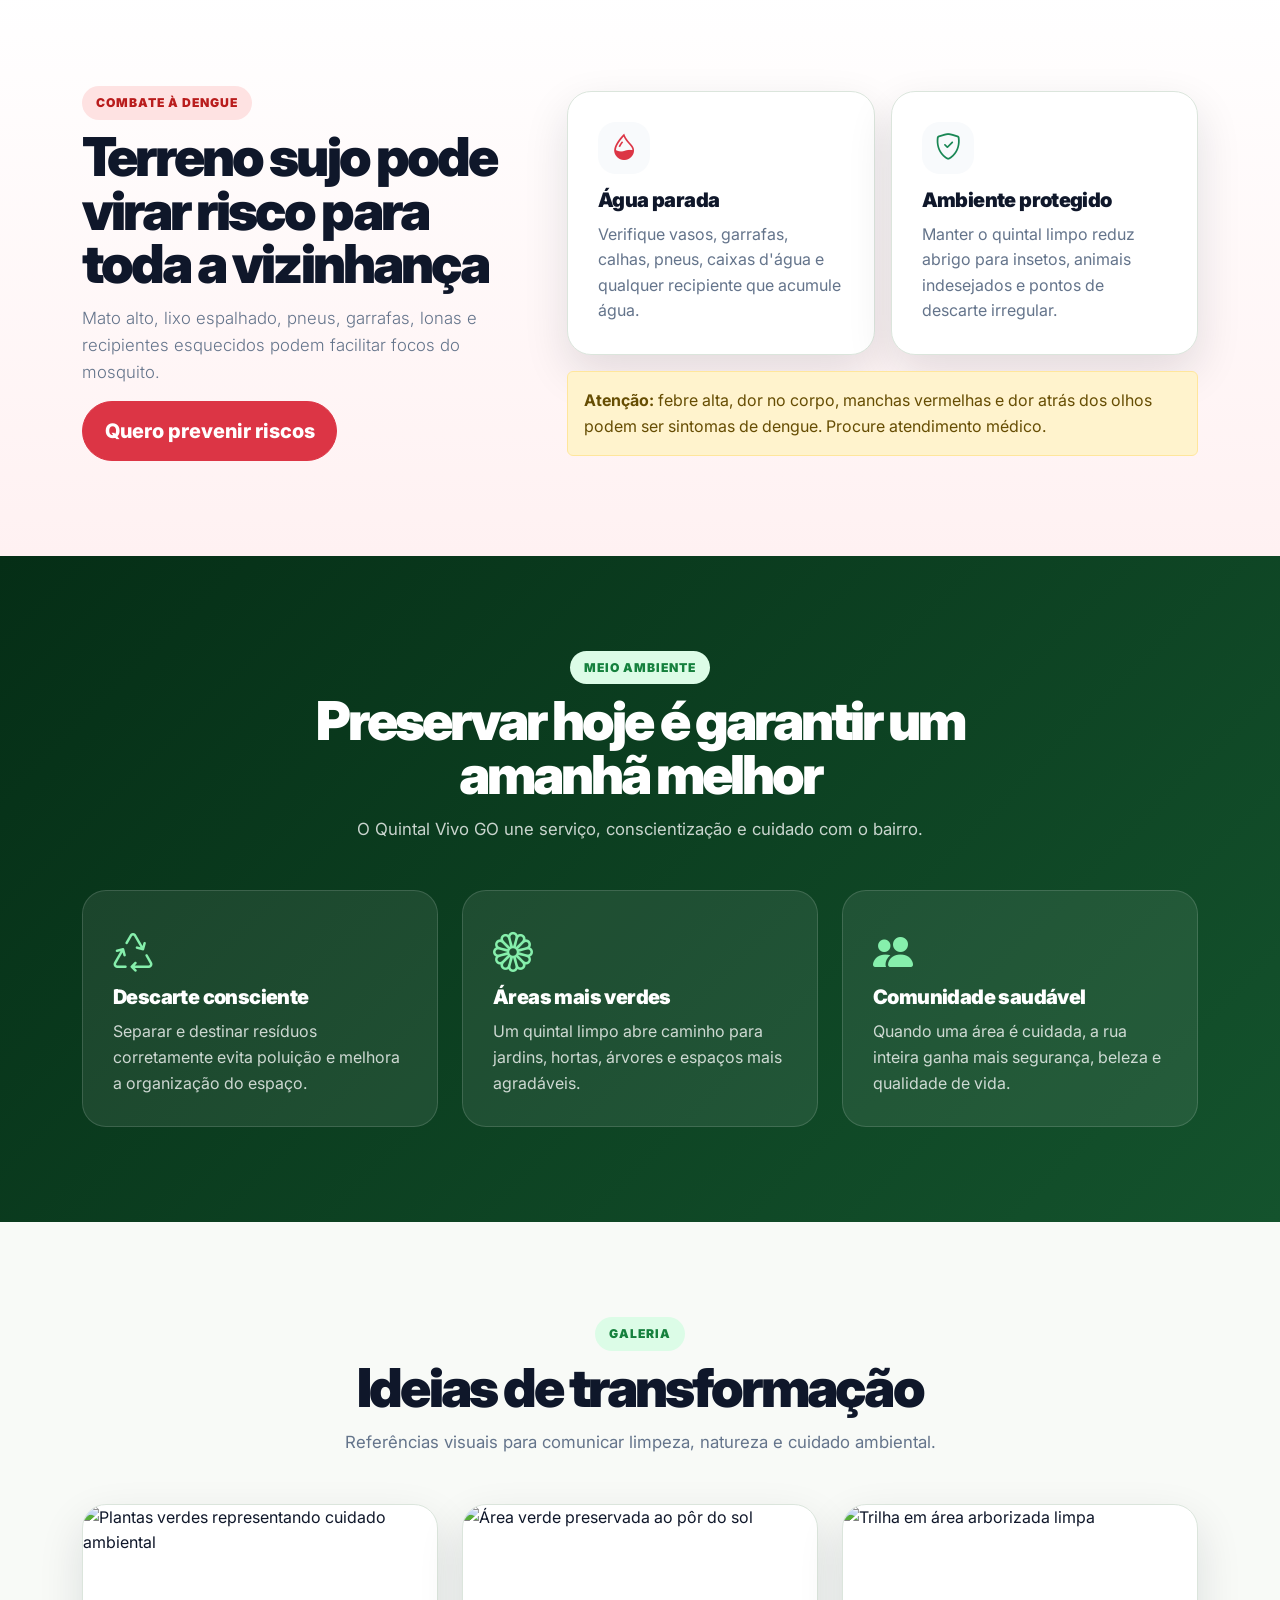
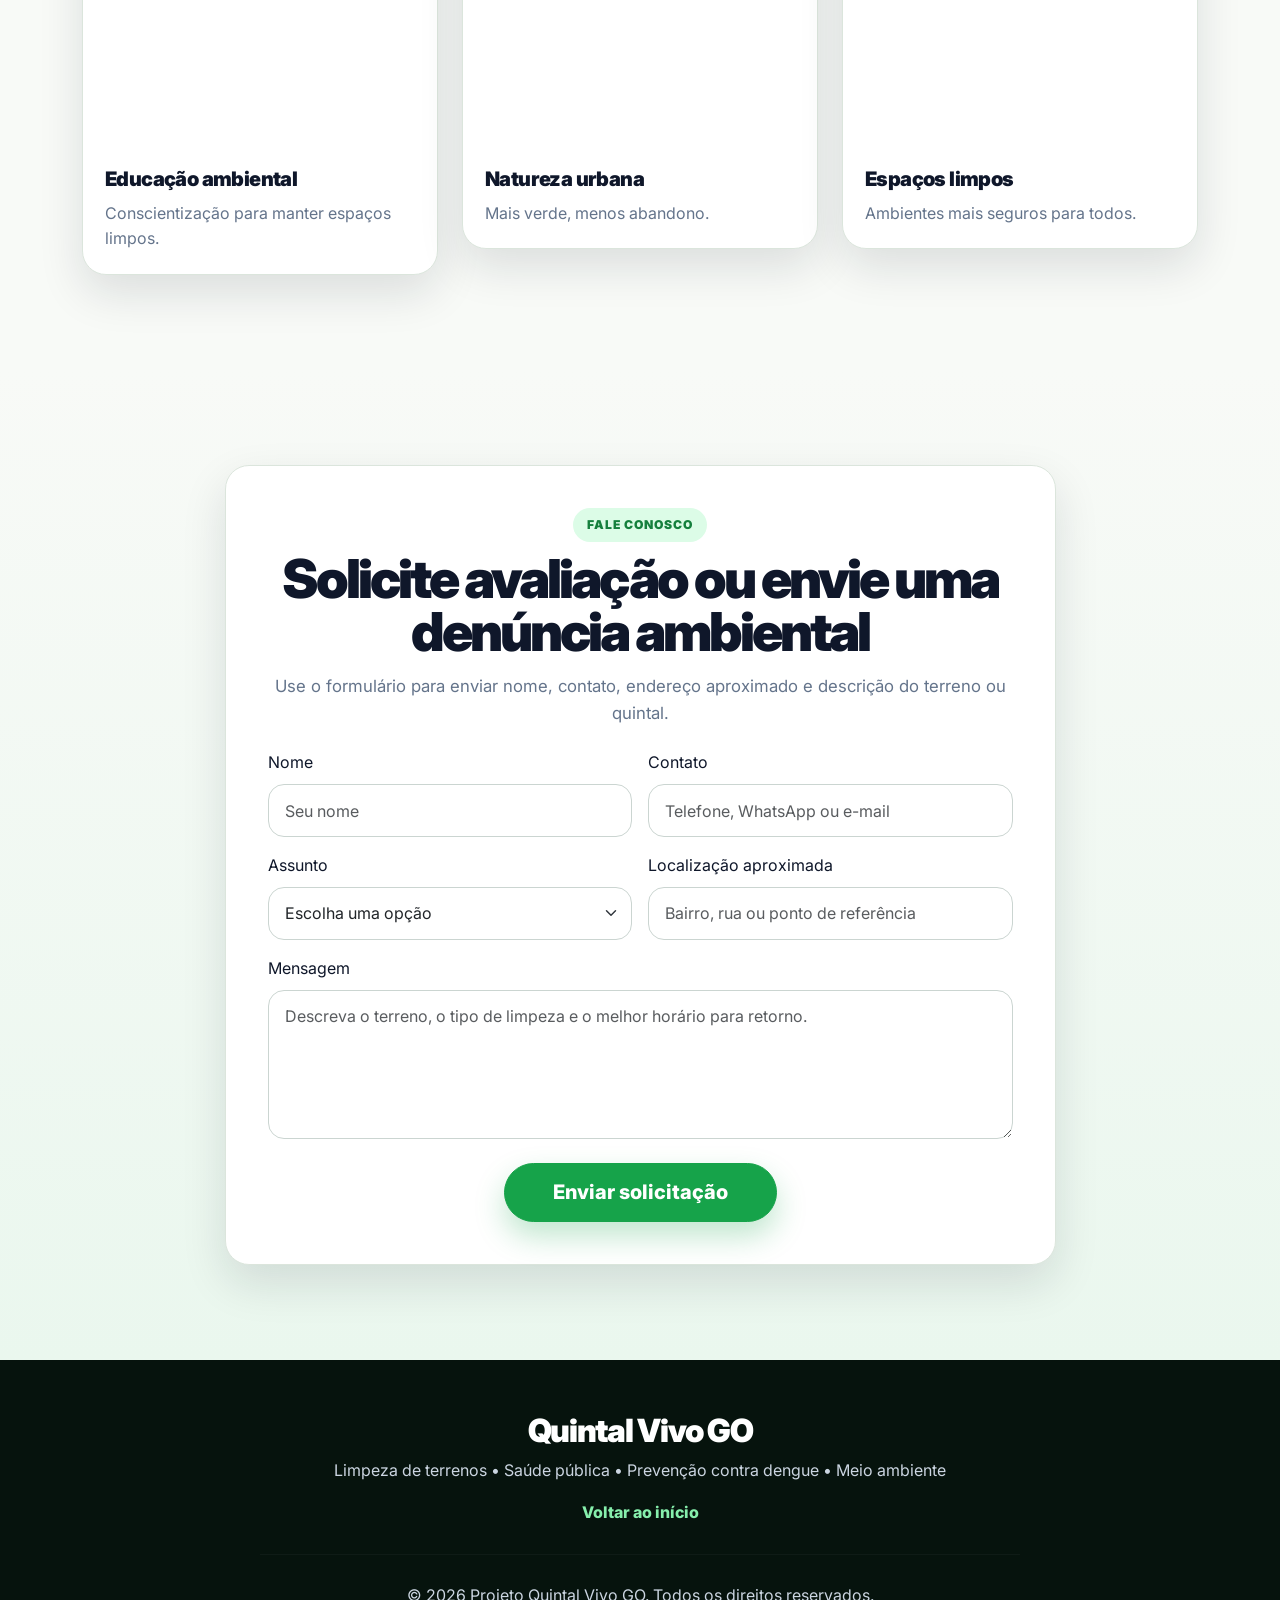
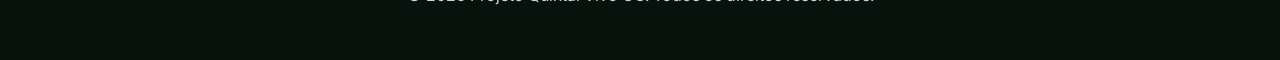
==== commit 6ccaed7a: "Correção estrutural v1.1 do Quintal Vivo GO" ====
--- a/index.html
+++ b/index.html
@@ -1,611 +1,288 @@
 <!DOCTYPE html>
 <html lang="pt-BR">
-
 <head>
-
-<meta charset="UTF-8">
-<meta name="viewport" content="width=device-width, initial-scale=1">
-
-<title>Projeto Quintal Vivo</title>
-
-<meta name="description" content="Portal de conscientização ambiental, saúde pública e combate à dengue.">
-
-<link rel="preconnect" href="https://fonts.googleapis.com">
-<link rel="preconnect" href="https://fonts.gstatic.com" crossorigin>
-
-<link href="https://fonts.googleapis.com/css2?family=Inter:wght@300;400;500;600;700;800&display=swap" rel="stylesheet">
-
-<link href="https://cdn.jsdelivr.net/npm/bootstrap@5.3.7/dist/css/bootstrap.min.css" rel="stylesheet">
-
-<link href="https://cdn.jsdelivr.net/npm/bootstrap-icons@1.13.1/font/bootstrap-icons.min.css" rel="stylesheet">
-
-<link href="https://unpkg.com/aos@2.3.4/dist/aos.css" rel="stylesheet">
-
-<link rel="stylesheet" href="assets/css/style.css">
-
+  <meta charset="UTF-8">
+  <meta name="viewport" content="width=device-width, initial-scale=1">
+  <meta name="description" content="Projeto Quintal Vivo GO: limpeza de terrenos, prevenção contra dengue, educação ambiental e cuidado com espaços urbanos.">
+  <meta name="theme-color" content="#14532d">
+
+  <title>Projeto Quintal Vivo GO | Limpeza de Terrenos e Combate à Dengue</title>
+
+  <link rel="preconnect" href="https://fonts.googleapis.com">
+  <link rel="preconnect" href="https://fonts.gstatic.com" crossorigin>
+  <link href="https://fonts.googleapis.com/css2?family=Inter:wght@300;400;500;600;700;800;900&display=swap" rel="stylesheet">
+  <link href="https://cdn.jsdelivr.net/npm/bootstrap@5.3.7/dist/css/bootstrap.min.css" rel="stylesheet">
+  <link href="https://cdn.jsdelivr.net/npm/bootstrap-icons@1.13.1/font/bootstrap-icons.min.css" rel="stylesheet">
+  <link href="https://unpkg.com/aos@2.3.4/dist/aos.css" rel="stylesheet">
+  <link rel="stylesheet" href="assets/css/style.css">
 </head>
-
-<body>
-
-<nav class="navbar navbar-expand-lg navbar-dark fixed-top bg-dark bg-opacity-75">
-
-<div class="container">
-
-<a class="navbar-brand fw-bold" href="#">
-🌿 Projeto Quintal Vivo
-</a>
-
-<button class="navbar-toggler" type="button" data-bs-toggle="collapse" data-bs-target="#menu">
-
-<span class="navbar-toggler-icon"></span>
-
-</button>
-
-<div class="collapse navbar-collapse" id="menu">
-
-<ul class="navbar-nav ms-auto">
-
-<li class="nav-item"><a class="nav-link" href="#">Início</a></li>
-
-<li class="nav-item"><a class="nav-link" href="#">Serviços</a></li>
-
-<li class="nav-item"><a class="nav-link" href="#">Dengue</a></li>
-
-<li class="nav-item"><a class="nav-link" href="#">Natureza</a></li>
-
-<li class="nav-item"><a class="nav-link" href="#">Contato</a></li>
-
-</ul>
-
-</div>
-
-</div>
-
-</nav>
-
-<header class="hero">
-
-<div class="container text-center">
-
-<span class="badge bg-success mb-3 fs-6">
-Portal de Educação Ambiental
-</span>
-
-<h1 class="display-3 fw-bold">
-Projeto Quintal Vivo
-</h1>
-
-<h2 class="fs-2 fw-light mt-3">
-Transformando terrenos em espaços seguros.
-</h2>
-
-<p class="lead mt-4">
-Educação ambiental • Saúde pública • Combate à dengue • Preservação da natureza
-</p>
-
-<a href="#" class="btn btn-success btn-lg px-5 mt-3">
-Conheça o Projeto
-</a>
-
-</div>
-
-</header>
-
-<script src="https://cdn.jsdelivr.net/npm/bootstrap@5.3.7/dist/js/bootstrap.bundle.min.js"></script>
-
-<script src="https://unpkg.com/aos@2.3.4/dist/aos.js"></script>
-
-<script>
-AOS.init();
-</script>
-
-<script src="assets/js/app.js"></script>
-
+<body id="inicio">
+  <nav class="navbar navbar-expand-lg navbar-dark fixed-top site-navbar" aria-label="Menu principal">
+    <div class="container">
+      <a class="navbar-brand fw-bold d-flex align-items-center gap-2" href="#inicio" aria-label="Voltar para o início">
+        <span class="brand-mark">QV</span>
+        <span>Quintal Vivo GO</span>
+      </a>
+
+      <button class="navbar-toggler" type="button" data-bs-toggle="collapse" data-bs-target="#menu" aria-controls="menu" aria-expanded="false" aria-label="Abrir menu">
+        <span class="navbar-toggler-icon"></span>
+      </button>
+
+      <div class="collapse navbar-collapse" id="menu">
+        <ul class="navbar-nav ms-auto align-items-lg-center">
+          <li class="nav-item"><a class="nav-link" href="#inicio">Início</a></li>
+          <li class="nav-item"><a class="nav-link" href="#servicos">Serviços</a></li>
+          <li class="nav-item"><a class="nav-link" href="#dengue">Dengue</a></li>
+          <li class="nav-item"><a class="nav-link" href="#natureza">Natureza</a></li>
+          <li class="nav-item"><a class="nav-link" href="#galeria">Galeria</a></li>
+          <li class="nav-item"><a class="nav-link btn-nav" href="#contato">Contato</a></li>
+        </ul>
+      </div>
+    </div>
+  </nav>
+
+  <header class="hero">
+    <div class="container hero-content text-center" data-aos="fade-up">
+      <span class="badge rounded-pill text-bg-success hero-badge">Limpeza • Saúde • Natureza</span>
+      <h1>Projeto Quintal Vivo GO</h1>
+      <p class="hero-subtitle">Transformando terrenos e quintais abandonados em espaços mais limpos, seguros e saudáveis.</p>
+      <p class="hero-text">Serviço de limpeza com foco em prevenção contra dengue, descarte consciente e valorização do ambiente urbano.</p>
+
+      <div class="hero-actions">
+        <a href="#contato" class="btn btn-success btn-lg">Solicitar orçamento</a>
+        <a href="#servicos" class="btn btn-outline-light btn-lg">Ver serviços</a>
+      </div>
+    </div>
+  </header>
+
+  <main>
+    <section class="section section-light" id="servicos">
+      <div class="container">
+        <div class="section-heading text-center" data-aos="fade-up">
+          <span class="eyebrow">O que fazemos</span>
+          <h2>Nossos serviços</h2>
+          <p>Atuação prática para deixar terrenos, quintais e áreas externas mais seguros para moradores e vizinhos.</p>
+        </div>
+
+        <div class="row g-4">
+          <div class="col-md-4" data-aos="fade-up" data-aos-delay="50">
+            <article class="service-card h-100">
+              <i class="bi bi-tree-fill service-icon text-success" aria-hidden="true"></i>
+              <h3>Limpeza de terrenos</h3>
+              <p>Remoção de mato alto, galhos, folhas, entulho leve e resíduos que deixam a área abandonada ou insegura.</p>
+            </article>
+          </div>
+
+          <div class="col-md-4" data-aos="fade-up" data-aos-delay="100">
+            <article class="service-card h-100">
+              <i class="bi bi-bug-fill service-icon text-danger" aria-hidden="true"></i>
+              <h3>Prevenção contra dengue</h3>
+              <p>Identificação visual de pontos críticos, orientação preventiva e redução de locais que podem acumular água parada.</p>
+            </article>
+          </div>
+
+          <div class="col-md-4" data-aos="fade-up" data-aos-delay="150">
+            <article class="service-card h-100">
+              <i class="bi bi-house-heart-fill service-icon text-primary" aria-hidden="true"></i>
+              <h3>Cuidado com quintais</h3>
+              <p>Organização de áreas externas para melhorar circulação, aparência, segurança e qualidade de vida no imóvel.</p>
+            </article>
+          </div>
+        </div>
+      </div>
+    </section>
+
+    <section class="section section-danger-soft" id="dengue">
+      <div class="container">
+        <div class="row align-items-center g-5">
+          <div class="col-lg-5" data-aos="fade-right">
+            <span class="eyebrow danger">Combate à dengue</span>
+            <h2>Terreno sujo pode virar risco para toda a vizinhança</h2>
+            <p class="lead">Mato alto, lixo espalhado, pneus, garrafas, lonas e recipientes esquecidos podem facilitar focos do mosquito.</p>
+            <a href="#contato" class="btn btn-danger btn-lg">Quero prevenir riscos</a>
+          </div>
+
+          <div class="col-lg-7" data-aos="fade-left">
+            <div class="row g-3">
+              <div class="col-md-6">
+                <div class="info-card h-100">
+                  <i class="bi bi-droplet-half text-danger" aria-hidden="true"></i>
+                  <h3>Água parada</h3>
+                  <p>Verifique vasos, garrafas, calhas, pneus, caixas d'água e qualquer recipiente que acumule água.</p>
+                </div>
+              </div>
+
+              <div class="col-md-6">
+                <div class="info-card h-100">
+                  <i class="bi bi-shield-check text-success" aria-hidden="true"></i>
+                  <h3>Ambiente protegido</h3>
+                  <p>Manter o quintal limpo reduz abrigo para insetos, animais indesejados e pontos de descarte irregular.</p>
+                </div>
+              </div>
+
+              <div class="col-12">
+                <div class="alert alert-warning mb-0">
+                  <strong>Atenção:</strong> febre alta, dor no corpo, manchas vermelhas e dor atrás dos olhos podem ser sintomas de dengue. Procure atendimento médico.
+                </div>
+              </div>
+            </div>
+          </div>
+        </div>
+      </div>
+    </section>
+
+    <section class="section section-nature" id="natureza">
+      <div class="container">
+        <div class="section-heading text-center" data-aos="fade-up">
+          <span class="eyebrow">Meio ambiente</span>
+          <h2>Preservar hoje é garantir um amanhã melhor</h2>
+          <p>O Quintal Vivo GO une serviço, conscientização e cuidado com o bairro.</p>
+        </div>
+
+        <div class="row g-4">
+          <div class="col-md-4" data-aos="zoom-in" data-aos-delay="50">
+            <article class="nature-card h-100">
+              <i class="bi bi-recycle" aria-hidden="true"></i>
+              <h3>Descarte consciente</h3>
+              <p>Separar e destinar resíduos corretamente evita poluição e melhora a organização do espaço.</p>
+            </article>
+          </div>
+
+          <div class="col-md-4" data-aos="zoom-in" data-aos-delay="100">
+            <article class="nature-card h-100">
+              <i class="bi bi-flower1" aria-hidden="true"></i>
+              <h3>Áreas mais verdes</h3>
+              <p>Um quintal limpo abre caminho para jardins, hortas, árvores e espaços mais agradáveis.</p>
+            </article>
+          </div>
+
+          <div class="col-md-4" data-aos="zoom-in" data-aos-delay="150">
+            <article class="nature-card h-100">
+              <i class="bi bi-people-fill" aria-hidden="true"></i>
+              <h3>Comunidade saudável</h3>
+              <p>Quando uma área é cuidada, a rua inteira ganha mais segurança, beleza e qualidade de vida.</p>
+            </article>
+          </div>
+        </div>
+      </div>
+    </section>
+
+    <section class="section section-light" id="galeria">
+      <div class="container">
+        <div class="section-heading text-center" data-aos="fade-up">
+          <span class="eyebrow">Galeria</span>
+          <h2>Ideias de transformação</h2>
+          <p>Referências visuais para comunicar limpeza, natureza e cuidado ambiental.</p>
+        </div>
+
+        <div class="row g-4">
+          <div class="col-md-4" data-aos="fade-up" data-aos-delay="50">
+            <article class="gallery-card">
+              <img src="https://images.unsplash.com/photo-1501004318641-b39e6451bec6?auto=format&fit=crop&w=900&q=80" alt="Plantas verdes representando cuidado ambiental">
+              <div>
+                <h3>Educação ambiental</h3>
+                <p>Conscientização para manter espaços limpos.</p>
+              </div>
+            </article>
+          </div>
+
+          <div class="col-md-4" data-aos="fade-up" data-aos-delay="100">
+            <article class="gallery-card">
+              <img src="https://images.unsplash.com/photo-1466611653911-95081537e5b7?auto=format&fit=crop&w=900&q=80" alt="Área verde preservada ao pôr do sol">
+              <div>
+                <h3>Natureza urbana</h3>
+                <p>Mais verde, menos abandono.</p>
+              </div>
+            </article>
+          </div>
+
+          <div class="col-md-4" data-aos="fade-up" data-aos-delay="150">
+            <article class="gallery-card">
+              <img src="https://images.unsplash.com/photo-1441974231531-c6227db76b6e?auto=format&fit=crop&w=900&q=80" alt="Trilha em área arborizada limpa">
+              <div>
+                <h3>Espaços limpos</h3>
+                <p>Ambientes mais seguros para todos.</p>
+              </div>
+            </article>
+          </div>
+        </div>
+      </div>
+    </section>
+
+    <section class="section section-contact" id="contato">
+      <div class="container">
+        <div class="row justify-content-center">
+          <div class="col-lg-9">
+            <div class="contact-panel" data-aos="fade-up">
+              <div class="section-heading text-center mb-4">
+                <span class="eyebrow">Fale conosco</span>
+                <h2>Solicite avaliação ou envie uma denúncia ambiental</h2>
+                <p>Use o formulário para enviar nome, contato, endereço aproximado e descrição do terreno ou quintal.</p>
+              </div>
+
+              <form name="contato-quintal-vivo" method="POST" action="/obrigado.html" data-netlify="true" netlify-honeypot="bot-field" class="contact-form">
+                <input type="hidden" name="form-name" value="contato-quintal-vivo">
+                <p class="visually-hidden">
+                  <label>Não preencha este campo: <input name="bot-field"></label>
+                </p>
+
+                <div class="row g-3">
+                  <div class="col-md-6">
+                    <label class="form-label" for="nome">Nome</label>
+                    <input class="form-control" id="nome" name="nome" type="text" placeholder="Seu nome" required>
+                  </div>
+
+                  <div class="col-md-6">
+                    <label class="form-label" for="contatoPessoa">Contato</label>
+                    <input class="form-control" id="contatoPessoa" name="contato" type="text" placeholder="Telefone, WhatsApp ou e-mail" required>
+                  </div>
+
+                  <div class="col-md-6">
+                    <label class="form-label" for="assunto">Assunto</label>
+                    <select class="form-select" id="assunto" name="assunto" required>
+                      <option value="">Escolha uma opção</option>
+                      <option>Solicitar limpeza de terreno</option>
+                      <option>Limpeza de quintal</option>
+                      <option>Prevenção contra dengue</option>
+                      <option>Denúncia de terreno abandonado</option>
+                      <option>Outra solicitação</option>
+                    </select>
+                  </div>
+
+                  <div class="col-md-6">
+                    <label class="form-label" for="localizacao">Localização aproximada</label>
+                    <input class="form-control" id="localizacao" name="localizacao" type="text" placeholder="Bairro, rua ou ponto de referência">
+                  </div>
+
+                  <div class="col-12">
+                    <label class="form-label" for="mensagem">Mensagem</label>
+                    <textarea class="form-control" id="mensagem" name="mensagem" rows="5" placeholder="Descreva o terreno, o tipo de limpeza e o melhor horário para retorno." required></textarea>
+                  </div>
+
+                  <div class="col-12 text-center mt-4">
+                    <button class="btn btn-success btn-lg px-5" type="submit">Enviar solicitação</button>
+                  </div>
+                </div>
+              </form>
+            </div>
+          </div>
+        </div>
+      </div>
+    </section>
+  </main>
+
+  <footer class="site-footer">
+    <div class="container text-center">
+      <h2>Quintal Vivo GO</h2>
+      <p>Limpeza de terrenos • Saúde pública • Prevenção contra dengue • Meio ambiente</p>
+      <a href="#inicio" class="footer-link">Voltar ao início</a>
+      <hr>
+      <p class="mb-0">© <span id="anoAtual">2026</span> Projeto Quintal Vivo GO. Todos os direitos reservados.</p>
+    </div>
+  </footer>
+
+  <script src="https://cdn.jsdelivr.net/npm/bootstrap@5.3.7/dist/js/bootstrap.bundle.min.js"></script>
+  <script src="https://unpkg.com/aos@2.3.4/dist/aos.js"></script>
+  <script src="assets/js/app.js"></script>
 </body>
 </html>
-
-<section id="servicos" class="py-5 bg-light text-dark">
-
-<div class="container">
-
-<div class="text-center mb-5">
-
-<h2 class="fw-bold">Nossos Serviços</h2>
-
-<p class="text-muted">
-Conheça as principais ações desenvolvidas pelo Projeto Quintal Vivo.
-</p>
-
-</div>
-
-<div class="row g-4">
-
-<div class="col-md-4">
-
-<div class="card h-100 shadow">
-
-<div class="card-body text-center">
-
-<i class="bi bi-tree-fill display-4 text-success"></i>
-
-<h4 class="mt-3">
-Limpeza de Terrenos
-</h4>
-
-<p>
-Remoção de mato alto, lixo e resíduos para manter áreas limpas e seguras.
-</p>
-
-</div>
-
-</div>
-
-</div>
-
-<div class="col-md-4">
-
-<div class="card h-100 shadow">
-
-<div class="card-body text-center">
-
-<i class="bi bi-bug-fill display-4 text-danger"></i>
-
-<h4 class="mt-3">
-Combate à Dengue
-</h4>
-
-<p>
-Eliminação de criadouros do mosquito e ações de conscientização.
-</p>
-
-</div>
-
-</div>
-
-</div>
-
-<div class="col-md-4">
-
-<div class="card h-100 shadow">
-
-<div class="card-body text-center">
-
-<i class="bi bi-heart-pulse-fill display-4 text-primary"></i>
-
-<h4 class="mt-3">
-Saúde Pública
-</h4>
-
-<p>
-Promovemos ambientes mais saudáveis para toda a comunidade.
-</p>
-
-</div>
-
-</div>
-
-</div>
-
-</div>
-
-</div>
-
-</section>
-
-
-<!-- DENGUE -->
-<section id="dengue" class="py-5 bg-light">
-
-<div class="container">
-
-<div class="row justify-content-center">
-
-<div class="col-lg-10">
-
-<div class="text-center mb-5">
-
-<span class="badge bg-danger mb-3">
-Combate à Dengue
-</span>
-
-<h2 class="fw-bold">
-Prevenção salva vidas
-</h2>
-
-<p class="lead text-muted">
-Eliminar água parada é a forma mais eficiente de combater o mosquito Aedes aegypti.
-</p>
-
-</div>
-
-<div class="row g-4">
-
-<div class="col-md-6">
-
-<div class="card border-0 shadow-sm h-100">
-
-<div class="card-body">
-
-<h4 class="text-danger">
-<i class="bi bi-droplet-fill"></i>
- Evite água parada
-</h4>
-
-<p>
-Verifique vasos de plantas, pneus, garrafas, calhas, caixas d'água e qualquer recipiente que possa acumular água.
-</p>
-
-</div>
-
-</div>
-
-</div>
-
-<div class="col-md-6">
-
-<div class="card border-0 shadow-sm h-100">
-
-<div class="card-body">
-
-<h4 class="text-success">
-<i class="bi bi-shield-check"></i>
- Proteja sua família
-</h4>
-
-<p>
-Mantenha o quintal limpo, descarte corretamente o lixo e participe das campanhas de conscientização.
-</p>
-
-</div>
-
-</div>
-
-</div>
-
-</div>
-
-<div class="alert alert-warning mt-5">
-
-<strong>Atenção:</strong>
-
-Febre alta, dor no corpo, manchas vermelhas e dor atrás dos olhos podem ser sintomas de dengue. Procure atendimento médico.
-
-</div>
-
-</div>
-
-</div>
-
-</div>
-
-</section>
-
-
-<!-- NATUREZA -->
-<section id="natureza" class="py-5">
-
-<div class="container">
-
-<div class="text-center mb-5">
-
-<span class="badge bg-success mb-3">
-Meio Ambiente
-</span>
-
-<h2 class="fw-bold">
-Preservar hoje é garantir o amanhã
-</h2>
-
-<p class="lead text-muted">
-Cada pequena atitude ajuda na construção de uma cidade mais verde e saudável.
-</p>
-
-</div>
-
-<div class="row g-4">
-
-<div class="col-md-4">
-
-<div class="card border-0 shadow h-100">
-
-<div class="card-body text-center">
-
-<i class="bi bi-tree-fill display-4 text-success"></i>
-
-<h4 class="mt-3">
-Árvores
-</h4>
-
-<p>
-Plantar árvores melhora a qualidade do ar, reduz o calor e aumenta a biodiversidade.
-</p>
-
-</div>
-
-</div>
-
-</div>
-
-<div class="col-md-4">
-
-<div class="card border-0 shadow h-100">
-
-<div class="card-body text-center">
-
-<i class="bi bi-recycle display-4 text-primary"></i>
-
-<h4 class="mt-3">
-Reciclagem
-</h4>
-
-<p>
-Separar corretamente os resíduos reduz a poluição e preserva os recursos naturais.
-</p>
-
-</div>
-
-</div>
-
-</div>
-
-<div class="col-md-4">
-
-<div class="card border-0 shadow h-100">
-
-<div class="card-body text-center">
-
-<i class="bi bi-water display-4 text-info"></i>
-
-<h4 class="mt-3">
-Água
-</h4>
-
-<p>
-Evite desperdícios e mantenha rios, nascentes e córregos livres de lixo.
-</p>
-
-</div>
-
-</div>
-
-</div>
-
-</div>
-
-<div class="text-center mt-5">
-
-<a href="#" class="btn btn-success btn-lg">
-Quero contribuir
-</a>
-
-</div>
-
-</div>
-
-</section>
-
-
-<section id="galeria" class="py-5 bg-white">
-<div class="container">
-
-<div class="text-center mb-5">
-<h2 class="fw-bold">Galeria</h2>
-<p class="text-muted">
-Ações ambientais, limpeza de terrenos e preservação da natureza.
-</p>
-</div>
-
-<div class="row g-4">
-
-<div class="col-md-4">
-<div class="card shadow-sm border-0 h-100">
-<img src="https://images.unsplash.com/photo-1501004318641-b39e6451bec6?auto=format&fit=crop&w=800&q=80" class="card-img-top">
-<div class="card-body">
-<h5>Educação Ambiental</h5>
-<p class="text-muted">
-Conscientização da comunidade.
-</p>
-</div>
-</div>
-</div>
-
-<div class="col-md-4">
-<div class="card shadow-sm border-0 h-100">
-<img src="https://images.unsplash.com/photo-1466611653911-95081537e5b7?auto=format&fit=crop&w=800&q=80" class="card-img-top">
-<div class="card-body">
-<h5>Natureza</h5>
-<p class="text-muted">
-Preservação de áreas verdes.
-</p>
-</div>
-</div>
-</div>
-
-<div class="col-md-4">
-<div class="card shadow-sm border-0 h-100">
-<img src="https://images.unsplash.com/photo-1441974231531-c6227db76b6e?auto=format&fit=crop&w=800&q=80" class="card-img-top">
-<div class="card-body">
-<h5>Terrenos Limpos</h5>
-<p class="text-muted">
-Mais saúde para toda população.
-</p>
-</div>
-</div>
-</div>
-
-</div>
-
-</div>
-</section>
-
-
-<section id="contato" class="py-5 bg-light">
-
-<div class="container">
-
-<div class="text-center mb-5">
-
-<span class="badge bg-success mb-3">
-Fale Conosco
-</span>
-
-<h2 class="fw-bold">
-Entre em Contato
-</h2>
-
-<p class="text-muted">
-Sugestões, denúncias e informações sobre terrenos abandonados.
-</p>
-
-</div>
-
-<div class="row justify-content-center">
-
-<div class="col-lg-8">
-
-<form class="card shadow border-0">
-
-<div class="card-body p-4">
-
-<div class="mb-3">
-
-<label class="form-label">
-Nome
-</label>
-
-<input
-type="text"
-class="form-control"
-placeholder="Seu nome">
-
-</div>
-
-<div class="mb-3">
-
-<label class="form-label">
-E-mail
-</label>
-
-<input
-type="email"
-class="form-control"
-placeholder="seu@email.com">
-
-</div>
-
-<div class="mb-3">
-
-<label class="form-label">
-Assunto
-</label>
-
-<input
-type="text"
-class="form-control"
-placeholder="Digite o assunto">
-
-</div>
-
-<div class="mb-3">
-
-<label class="form-label">
-Mensagem
-</label>
-
-<textarea
-class="form-control"
-rows="6"
-placeholder="Digite sua mensagem"></textarea>
-
-</div>
-
-<div class="text-center">
-
-<button
-class="btn btn-success btn-lg px-5"
-type="submit">
-
-Enviar Mensagem
-
-</button>
-
-</div>
-
-</div>
-
-</form>
-
-</div>
-
-</div>
-
-</div>
-
-</section>
-
-<footer class="bg-dark text-white py-5">
-
-<div class="container text-center">
-
-<h3 class="fw-bold">
-
-🌿 Projeto Quintal Vivo
-
-</h3>
-
-<p class="mt-3">
-
-Educação Ambiental • Saúde Pública • Preservação da Natureza
-
-</p>
-
-<div class="mt-4">
-
-<a href="#" class="text-white me-3">
-<i class="bi bi-facebook fs-4"></i>
-</a>
-
-<a href="#" class="text-white me-3">
-<i class="bi bi-instagram fs-4"></i>
-</a>
-
-<a href="#" class="text-white">
-<i class="bi bi-envelope-fill fs-4"></i>
-</a>
-
-</div>
-
-<hr class="my-4">
-
-<p class="mb-0">
-
-© 2026 Projeto Quintal Vivo.
-Todos os direitos reservados.
-
-</p>
-
-</div>
-
-</footer>
-
-<script src="https://cdn.jsdelivr.net/npm/bootstrap@5.3.7/dist/js/bootstrap.bundle.min.js"></script>
-
-<script src="https://unpkg.com/aos@2.3.4/dist/aos.js"></script>
-
-<script>
-
-AOS.init({
-
-duration:900,
-once:true
-
-});
-
-</script>
-
-<script src="assets/js/app.js"></script>
-
-</body>
-
-</html>
-
--- a/assets/css/style.css
+++ b/assets/css/style.css
@@ -1,104 +1,437 @@
+:root{
+  --green-950:#052e16;
+  --green-900:#14532d;
+  --green-700:#15803d;
+  --green-600:#16a34a;
+  --green-100:#dcfce7;
+  --danger-soft:#fff1f2;
+  --earth:#7c4a1e;
+  --ink:#0f172a;
+  --muted:#64748b;
+  --line:#dbe5dc;
+  --surface:#ffffff;
+  --surface-soft:#f8faf7;
+  --shadow:0 18px 45px rgba(15,23,42,.12);
+  --radius:24px;
+}
+
 *{
-margin:0;
-padding:0;
-box-sizing:border-box;
+  margin:0;
+  padding:0;
+  box-sizing:border-box;
 }
 
 html{
-scroll-behavior:smooth;
+  scroll-behavior:smooth;
+  scroll-padding-top:88px;
 }
 
 body{
-font-family:'Inter',sans-serif;
-background:#0f172a;
-color:#fff;
-}
-
-.navbar{
-backdrop-filter:blur(10px);
+  font-family:'Inter',system-ui,-apple-system,BlinkMacSystemFont,'Segoe UI',sans-serif;
+  background:var(--surface-soft);
+  color:var(--ink);
+  line-height:1.6;
+}
+
+img{
+  max-width:100%;
+  display:block;
+}
+
+a{
+  text-decoration:none;
+}
+
+.site-navbar{
+  background:rgba(5,46,22,.88);
+  backdrop-filter:blur(16px);
+  border-bottom:1px solid rgba(255,255,255,.12);
+}
+
+.brand-mark{
+  width:42px;
+  height:42px;
+  display:inline-flex;
+  align-items:center;
+  justify-content:center;
+  border-radius:14px;
+  background:linear-gradient(135deg,var(--green-600),#84cc16);
+  color:#fff;
+  font-weight:900;
+  letter-spacing:-.05em;
+  box-shadow:0 10px 24px rgba(22,163,74,.35);
+}
+
+.navbar .nav-link{
+  color:rgba(255,255,255,.82);
+  font-weight:600;
+  border-radius:999px;
+  padding:.55rem .9rem;
+}
+
+.navbar .nav-link:hover,
+.navbar .nav-link.active{
+  color:#fff;
+  background:rgba(255,255,255,.11);
+}
+
+.navbar .btn-nav{
+  color:#052e16;
+  background:#bbf7d0;
+  padding:.55rem 1.1rem;
+  margin-left:.35rem;
 }
 
 .hero{
-min-height:100vh;
-display:flex;
-align-items:center;
-justify-content:center;
-text-align:center;
-padding:120px 20px;
-background:
-linear-gradient(rgba(0,0,0,.55),rgba(0,0,0,.55)),
-url("https://images.unsplash.com/photo-1500382017468-9049fed747ef?auto=format&fit=crop&w=1800&q=80");
-background-size:cover;
-background-position:center;
+  min-height:100vh;
+  display:flex;
+  align-items:center;
+  justify-content:center;
+  text-align:center;
+  padding:130px 20px 90px;
+  color:#fff;
+  position:relative;
+  isolation:isolate;
+  overflow:hidden;
+  background:
+    linear-gradient(135deg,rgba(5,46,22,.92),rgba(15,23,42,.78)),
+    url("https://images.unsplash.com/photo-1500382017468-9049fed747ef?auto=format&fit=crop&w=1800&q=80");
+  background-size:cover;
+  background-position:center;
+}
+
+.hero::after{
+  content:"";
+  position:absolute;
+  inset:auto -10% -35% -10%;
+  height:45%;
+  background:radial-gradient(circle at center,rgba(134,239,172,.35),transparent 65%);
+  z-index:-1;
+}
+
+.hero-content{
+  max-width:980px;
+}
+
+.hero-badge{
+  padding:.75rem 1rem;
+  font-weight:700;
+  box-shadow:0 10px 30px rgba(22,163,74,.28);
 }
 
 .hero h1{
-font-size:clamp(2.5rem,7vw,5rem);
-font-weight:800;
-margin-bottom:20px;
-}
-
-.hero h2{
-font-size:clamp(1.2rem,3vw,2rem);
-font-weight:400;
-opacity:.95;
-margin-bottom:20px;
-}
-
-.hero p{
-max-width:800px;
-margin:auto;
-font-size:1.15rem;
-opacity:.9;
+  font-size:clamp(2.7rem,8vw,6.5rem);
+  line-height:.94;
+  font-weight:900;
+  letter-spacing:-.08em;
+  margin:22px auto;
+}
+
+.hero-subtitle{
+  max-width:850px;
+  margin:0 auto;
+  font-size:clamp(1.25rem,3.5vw,2rem);
+  font-weight:700;
+}
+
+.hero-text{
+  max-width:760px;
+  margin:18px auto 0;
+  font-size:1.08rem;
+  color:rgba(255,255,255,.84);
+}
+
+.hero-actions{
+  display:flex;
+  justify-content:center;
+  align-items:center;
+  flex-wrap:wrap;
+  gap:14px;
+  margin-top:32px;
+}
+
+.btn{
+  border-radius:999px;
+  font-weight:800;
+  padding:.85rem 1.35rem;
 }
 
 .btn-success{
-background:#16a34a;
-border:none;
-padding:15px 40px;
-border-radius:50px;
-font-weight:700;
-transition:.3s;
+  background:var(--green-600);
+  border-color:var(--green-600);
+  box-shadow:0 14px 30px rgba(22,163,74,.27);
 }
 
 .btn-success:hover{
-transform:translateY(-3px);
-background:#15803d;
-}
-
-section{
-padding:90px 0;
-}
-
-.card{
-border:none;
-border-radius:18px;
-transition:.3s;
-}
-
-.card:hover{
-transform:translateY(-8px);
-}
-
-footer{
-background:#081018;
-padding:40px 0;
-text-align:center;
-color:#cbd5e1;
+  background:var(--green-700);
+  border-color:var(--green-700);
+  transform:translateY(-2px);
+}
+
+.section{
+  padding:95px 0;
+}
+
+.section-light{
+  background:var(--surface-soft);
+}
+
+.section-danger-soft{
+  background:linear-gradient(180deg,#fff,var(--danger-soft));
+}
+
+.section-nature{
+  background:linear-gradient(135deg,var(--green-950),var(--green-900));
+  color:#fff;
+}
+
+.section-contact{
+  background:linear-gradient(180deg,#f8faf7,#eaf7ee);
+}
+
+.section-heading{
+  max-width:780px;
+  margin:0 auto 48px;
+}
+
+.section-heading h2,
+.section-danger-soft h2{
+  font-size:clamp(2rem,4.5vw,3.35rem);
+  font-weight:900;
+  letter-spacing:-.055em;
+  line-height:1;
+  margin:10px 0 14px;
+}
+
+.section-heading p,
+.section-danger-soft .lead{
+  color:var(--muted);
+  font-size:1.05rem;
+}
+
+.section-nature .section-heading p{
+  color:rgba(255,255,255,.78);
+}
+
+.eyebrow{
+  display:inline-flex;
+  align-items:center;
+  justify-content:center;
+  gap:.4rem;
+  color:var(--green-700);
+  background:var(--green-100);
+  border-radius:999px;
+  padding:.45rem .9rem;
+  font-weight:900;
+  text-transform:uppercase;
+  letter-spacing:.08em;
+  font-size:.76rem;
+}
+
+.eyebrow.danger{
+  color:#b91c1c;
+  background:#fee2e2;
+}
+
+.service-card,
+.info-card,
+.nature-card,
+.gallery-card,
+.contact-panel{
+  background:var(--surface);
+  border:1px solid var(--line);
+  border-radius:var(--radius);
+  box-shadow:var(--shadow);
+}
+
+.service-card,
+.info-card,
+.nature-card{
+  padding:30px;
+  transition:transform .22s ease, box-shadow .22s ease;
+}
+
+.service-card:hover,
+.info-card:hover,
+.nature-card:hover,
+.gallery-card:hover{
+  transform:translateY(-6px);
+  box-shadow:0 24px 55px rgba(15,23,42,.16);
+}
+
+.service-icon{
+  display:block;
+  font-size:2.8rem;
+  margin-bottom:18px;
+}
+
+.service-card h3,
+.info-card h3,
+.nature-card h3,
+.gallery-card h3{
+  font-size:1.25rem;
+  font-weight:900;
+  letter-spacing:-.03em;
+  margin-bottom:10px;
+}
+
+.service-card p,
+.info-card p,
+.nature-card p,
+.gallery-card p{
+  color:var(--muted);
+  margin-bottom:0;
+}
+
+.info-card i{
+  display:inline-flex;
+  align-items:center;
+  justify-content:center;
+  width:52px;
+  height:52px;
+  border-radius:18px;
+  background:#f8fafc;
+  font-size:1.65rem;
+  margin-bottom:14px;
+}
+
+.nature-card{
+  background:rgba(255,255,255,.08);
+  border-color:rgba(255,255,255,.14);
+  box-shadow:none;
+}
+
+.nature-card i{
+  font-size:2.5rem;
+  color:#86efac;
+  margin-bottom:16px;
+}
+
+.nature-card p{
+  color:rgba(255,255,255,.78);
+}
+
+.gallery-card{
+  overflow:hidden;
+  transition:transform .22s ease, box-shadow .22s ease;
+}
+
+.gallery-card img{
+  width:100%;
+  height:240px;
+  object-fit:cover;
+}
+
+.gallery-card div{
+  padding:22px;
+}
+
+.contact-panel{
+  padding:clamp(22px,4vw,42px);
+}
+
+.contact-form .form-control,
+.contact-form .form-select{
+  border-radius:16px;
+  padding:.85rem 1rem;
+  border-color:#cbd5d1;
+}
+
+.contact-form .form-control:focus,
+.contact-form .form-select:focus{
+  border-color:var(--green-600);
+  box-shadow:0 0 0 .25rem rgba(22,163,74,.18);
+}
+
+.site-footer{
+  background:#06130d;
+  color:#cbd5e1;
+  padding:52px 0;
+}
+
+.site-footer h2{
+  color:#fff;
+  font-weight:900;
+  letter-spacing:-.04em;
+}
+
+.site-footer hr{
+  border-color:rgba(255,255,255,.14);
+  margin:28px auto;
+  max-width:760px;
+}
+
+.footer-link{
+  color:#86efac;
+  font-weight:800;
+}
+
+.thanks-page{
+  min-height:100vh;
+  background:linear-gradient(135deg,var(--green-950),var(--green-900));
+  color:#fff;
+}
+
+.thanks-wrapper{
+  min-height:100vh;
+  display:flex;
+  align-items:center;
+  justify-content:center;
+  padding:24px;
+}
+
+.thanks-card{
+  max-width:620px;
+  background:rgba(255,255,255,.09);
+  border:1px solid rgba(255,255,255,.16);
+  border-radius:30px;
+  padding:42px;
+  box-shadow:0 30px 80px rgba(0,0,0,.25);
+}
+
+.thanks-card h1{
+  font-weight:900;
+  letter-spacing:-.06em;
+}
+
+.thanks-card p{
+  color:rgba(255,255,255,.82);
+  margin:16px 0 28px;
+}
+
+@media(max-width:991px){
+  .navbar .btn-nav{
+    margin-left:0;
+    margin-top:.4rem;
+    display:inline-flex;
+  }
 }
 
 @media(max-width:768px){
-
-.hero{
-padding-top:150px;
-}
-
-.hero h1{
-font-size:2.7rem;
-}
-
-.hero h2{
-font-size:1.3rem;
-}
-
-}
+  html{
+    scroll-padding-top:78px;
+  }
+
+  .hero{
+    min-height:auto;
+    padding:118px 18px 78px;
+  }
+
+  .hero h1{
+    letter-spacing:-.06em;
+  }
+
+  .section{
+    padding:72px 0;
+  }
+
+  .service-card,
+  .info-card,
+  .nature-card{
+    padding:24px;
+  }
+
+  .gallery-card img{
+    height:210px;
+  }
+}
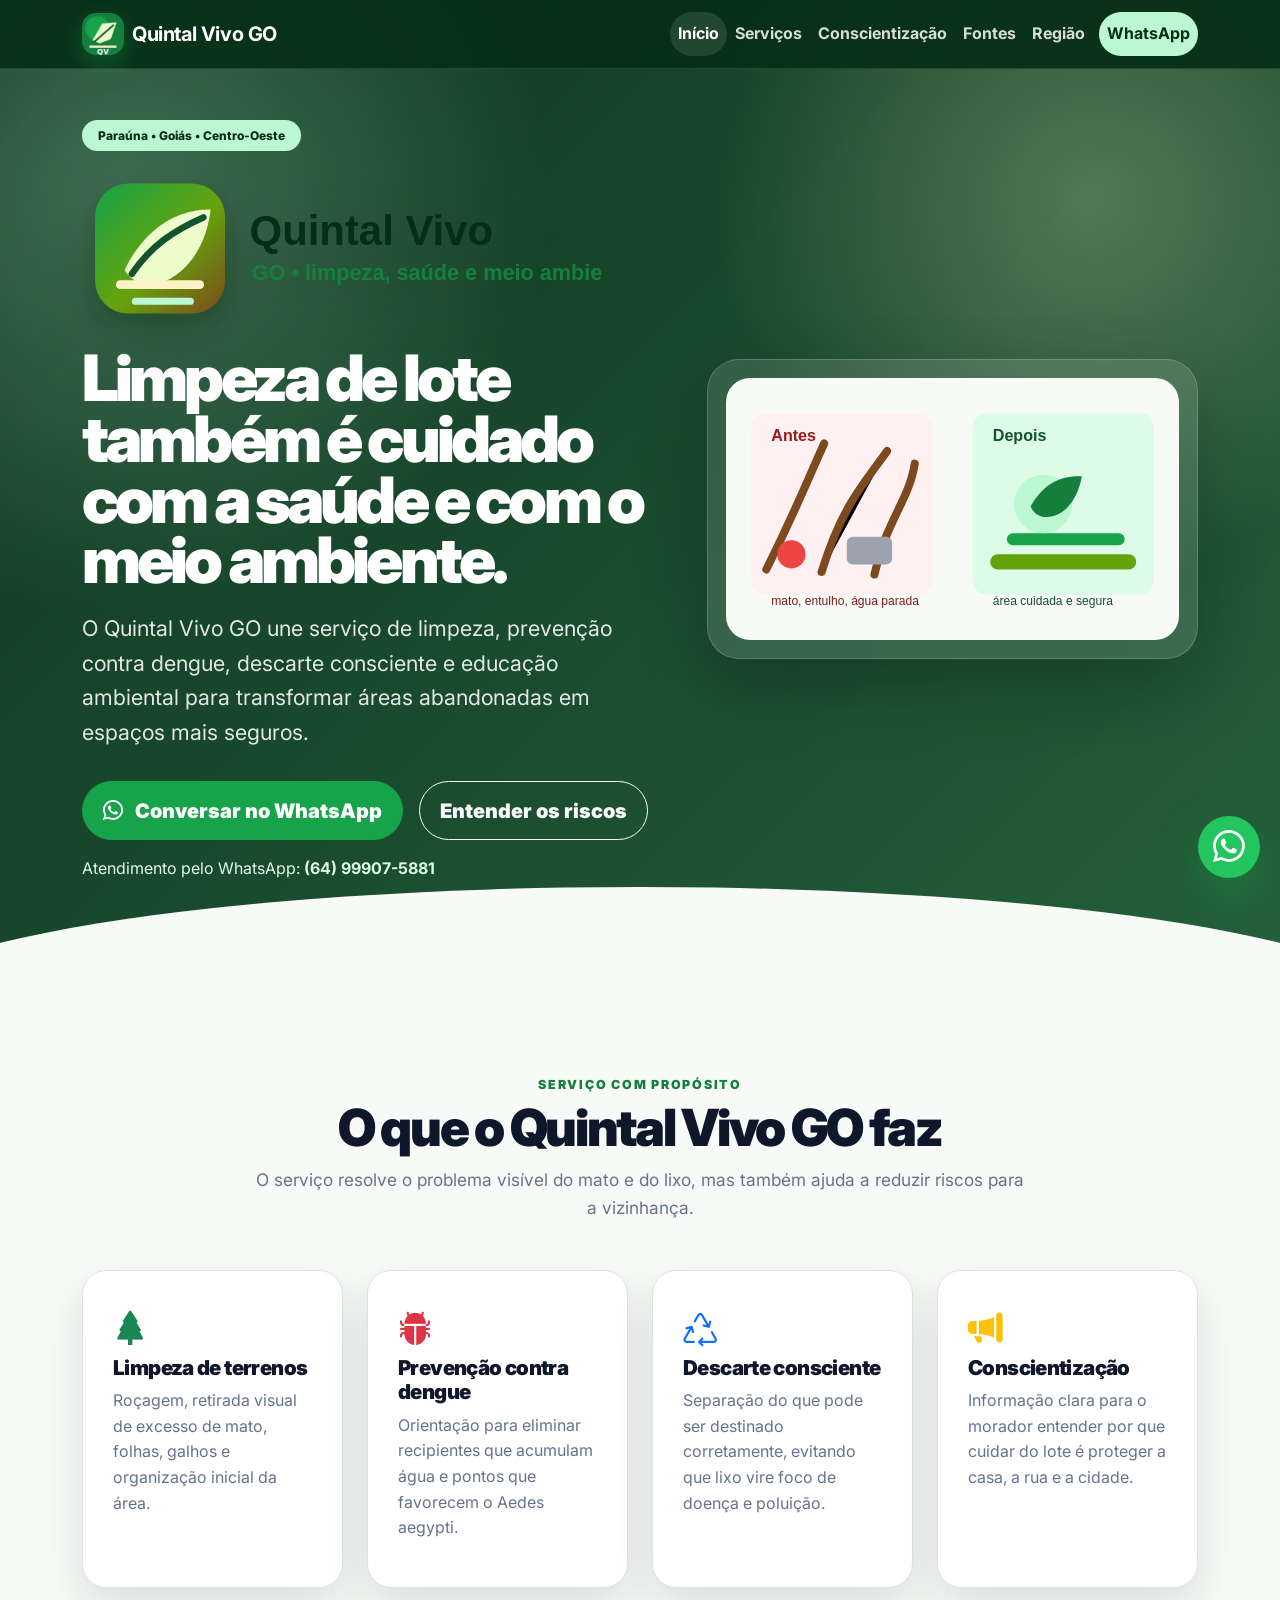
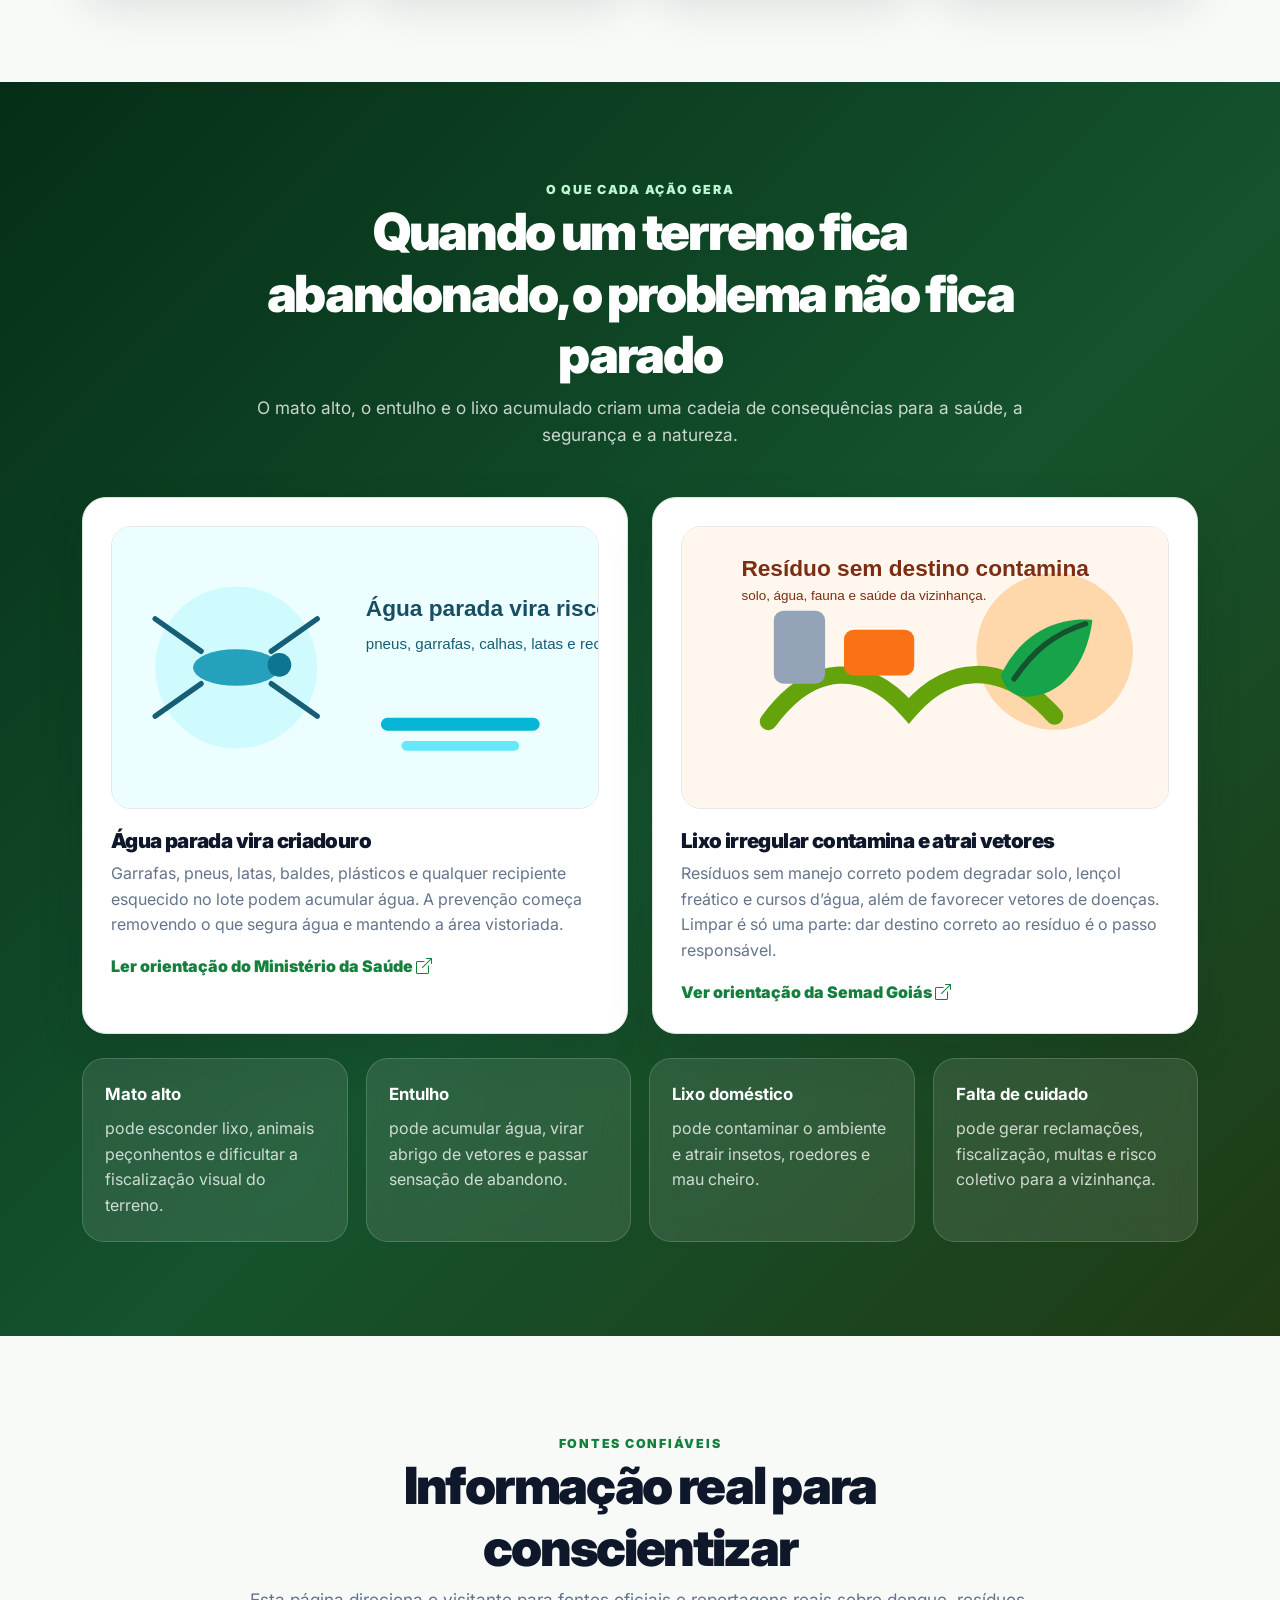
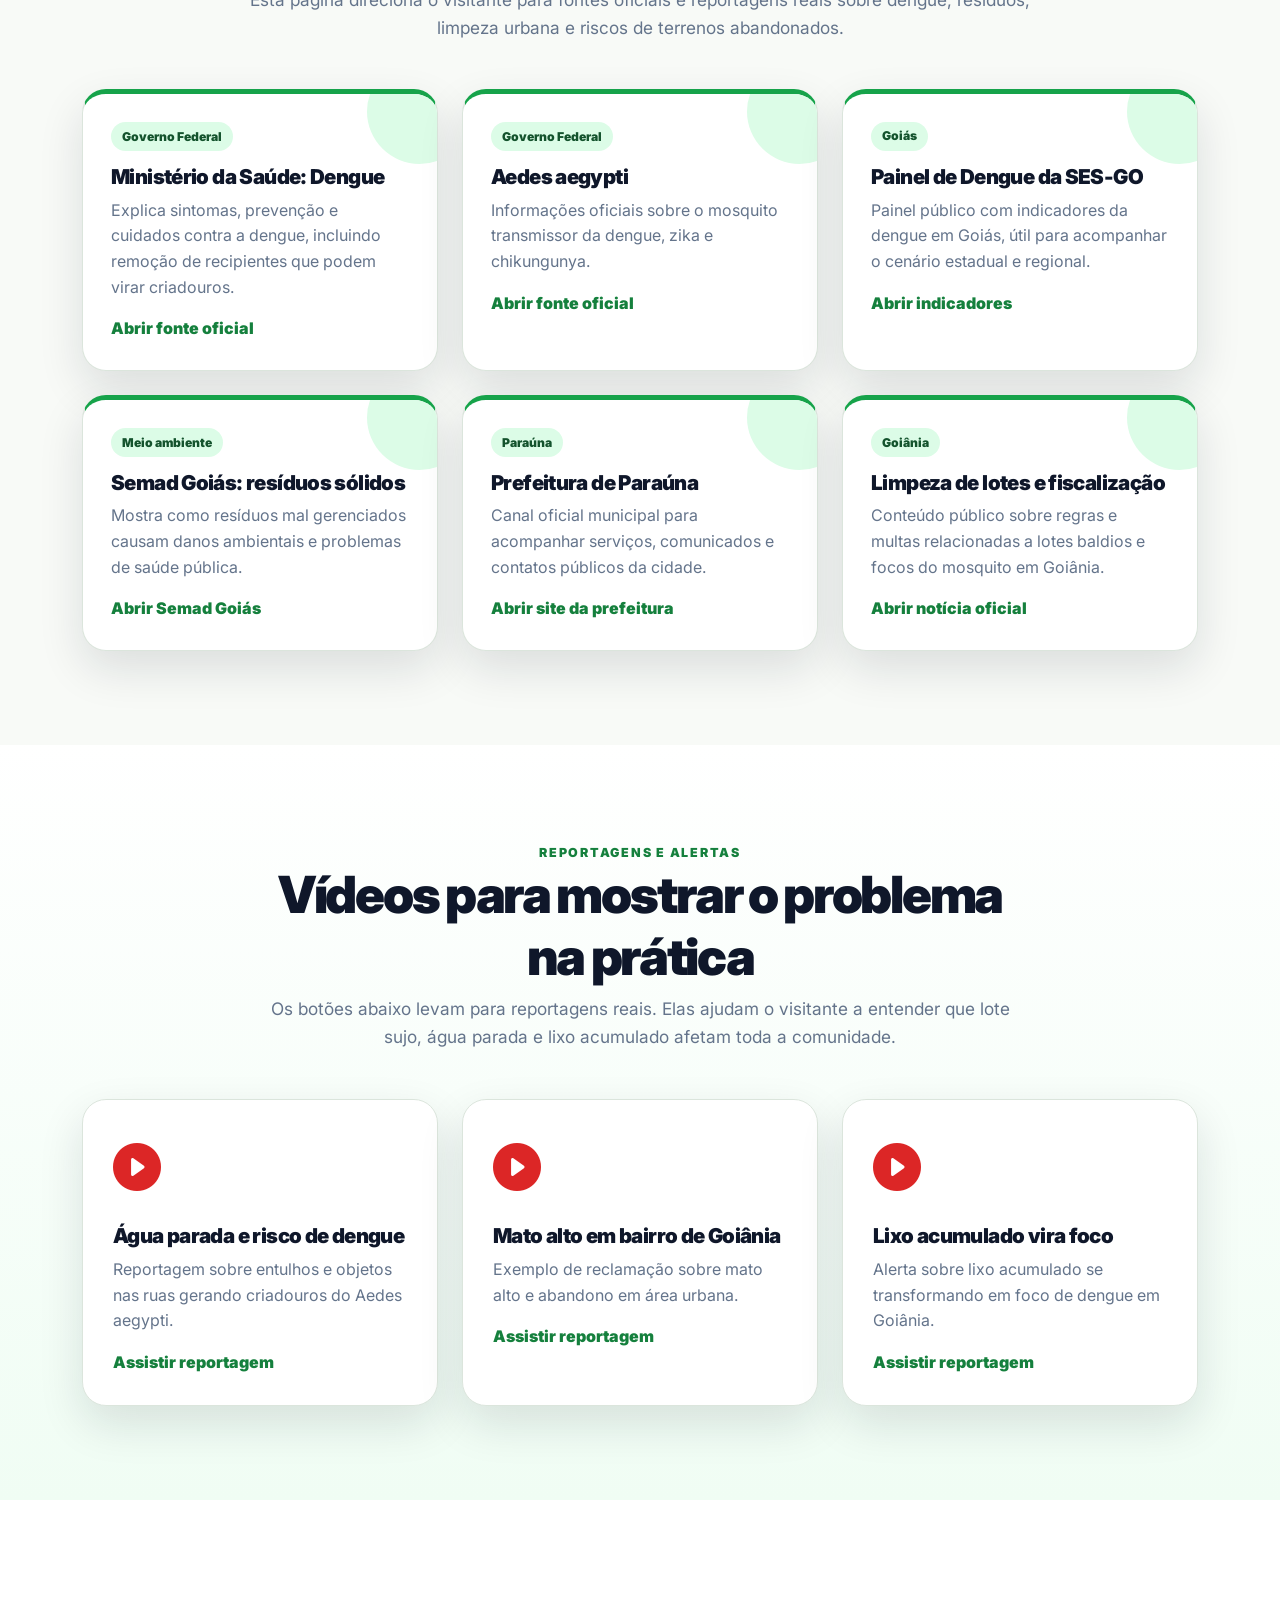
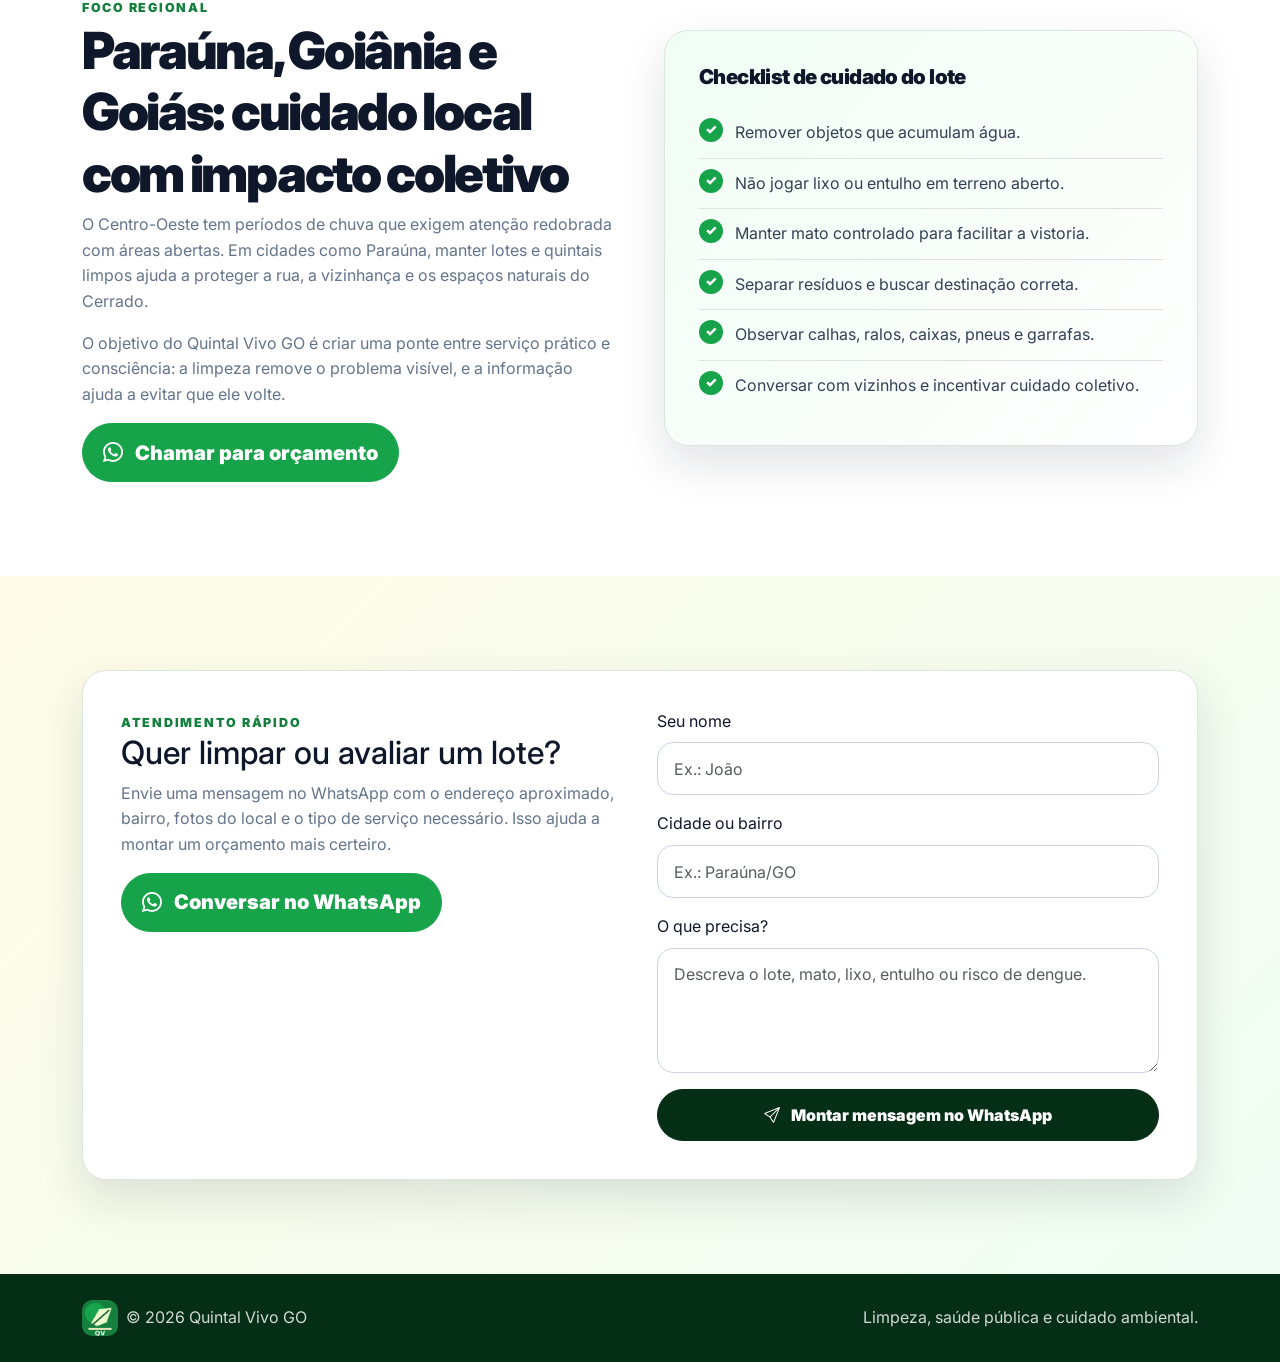
==== commit 7d792623: "Atualização v1.2 - logo, WhatsApp e conscientização" ====
--- a/index.html
+++ b/index.html
@@ -3,10 +3,21 @@
 <head>
   <meta charset="UTF-8">
   <meta name="viewport" content="width=device-width, initial-scale=1">
-  <meta name="description" content="Projeto Quintal Vivo GO: limpeza de terrenos, prevenção contra dengue, educação ambiental e cuidado com espaços urbanos.">
+  <meta name="description" content="Quintal Vivo GO: limpeza de lotes e quintais, prevenção contra dengue, cuidado ambiental e conscientização para Paraúna, Goiânia, Goiás e Centro-Oeste.">
   <meta name="theme-color" content="#14532d">
-
-  <title>Projeto Quintal Vivo GO | Limpeza de Terrenos e Combate à Dengue</title>
+  <meta name="robots" content="index,follow">
+
+  <title>Quintal Vivo GO | Limpeza de Lotes, Saúde e Meio Ambiente</title>
+  <meta property="og:title" content="Quintal Vivo GO">
+  <meta property="og:description" content="Limpeza, saúde pública e conscientização ambiental em Paraúna/GO e região.">
+  <meta property="og:image" content="/assets/img/og-quintal-vivo.png">
+  <meta property="og:type" content="website">
+  <meta property="og:locale" content="pt_BR">
+
+  <link rel="icon" href="assets/icons/favicon.ico" sizes="any">
+  <link rel="icon" href="assets/icons/favicon.svg" type="image/svg+xml">
+  <link rel="apple-touch-icon" href="assets/icons/apple-touch-icon.png">
+  <link rel="manifest" href="manifest.json">
 
   <link rel="preconnect" href="https://fonts.googleapis.com">
   <link rel="preconnect" href="https://fonts.gstatic.com" crossorigin>
@@ -17,10 +28,12 @@
   <link rel="stylesheet" href="assets/css/style.css">
 </head>
 <body id="inicio">
+  <a class="skip-link" href="#conteudo">Pular para o conteúdo</a>
+
   <nav class="navbar navbar-expand-lg navbar-dark fixed-top site-navbar" aria-label="Menu principal">
     <div class="container">
       <a class="navbar-brand fw-bold d-flex align-items-center gap-2" href="#inicio" aria-label="Voltar para o início">
-        <span class="brand-mark">QV</span>
+        <img src="assets/icons/icon-192.png" alt="" class="brand-icon" width="42" height="42">
         <span>Quintal Vivo GO</span>
       </a>
 
@@ -32,252 +45,291 @@
         <ul class="navbar-nav ms-auto align-items-lg-center">
           <li class="nav-item"><a class="nav-link" href="#inicio">Início</a></li>
           <li class="nav-item"><a class="nav-link" href="#servicos">Serviços</a></li>
-          <li class="nav-item"><a class="nav-link" href="#dengue">Dengue</a></li>
-          <li class="nav-item"><a class="nav-link" href="#natureza">Natureza</a></li>
-          <li class="nav-item"><a class="nav-link" href="#galeria">Galeria</a></li>
-          <li class="nav-item"><a class="nav-link btn-nav" href="#contato">Contato</a></li>
+          <li class="nav-item"><a class="nav-link" href="#consciencia">Conscientização</a></li>
+          <li class="nav-item"><a class="nav-link" href="#fontes">Fontes</a></li>
+          <li class="nav-item"><a class="nav-link" href="#regiao">Região</a></li>
+          <li class="nav-item"><a class="nav-link btn-nav" href="/whatsapp">WhatsApp</a></li>
         </ul>
       </div>
     </div>
   </nav>
 
   <header class="hero">
-    <div class="container hero-content text-center" data-aos="fade-up">
-      <span class="badge rounded-pill text-bg-success hero-badge">Limpeza • Saúde • Natureza</span>
-      <h1>Projeto Quintal Vivo GO</h1>
-      <p class="hero-subtitle">Transformando terrenos e quintais abandonados em espaços mais limpos, seguros e saudáveis.</p>
-      <p class="hero-text">Serviço de limpeza com foco em prevenção contra dengue, descarte consciente e valorização do ambiente urbano.</p>
-
-      <div class="hero-actions">
-        <a href="#contato" class="btn btn-success btn-lg">Solicitar orçamento</a>
-        <a href="#servicos" class="btn btn-outline-light btn-lg">Ver serviços</a>
+    <div class="container hero-grid" data-aos="fade-up">
+      <div class="hero-copy">
+        <span class="badge rounded-pill hero-badge">Paraúna • Goiás • Centro-Oeste</span>
+        <img src="assets/img/logo-quintal-vivo.svg" alt="Quintal Vivo GO" class="hero-logo">
+        <h1>Limpeza de lote também é cuidado com a saúde e com o meio ambiente.</h1>
+        <p class="hero-subtitle">O Quintal Vivo GO une serviço de limpeza, prevenção contra dengue, descarte consciente e educação ambiental para transformar áreas abandonadas em espaços mais seguros.</p>
+        <div class="hero-actions">
+          <a href="/whatsapp" class="btn btn-success btn-lg"><i class="bi bi-whatsapp me-2"></i> Conversar no WhatsApp</a>
+          <a href="#consciencia" class="btn btn-outline-light btn-lg">Entender os riscos</a>
+        </div>
+        <p class="hero-note">Atendimento pelo WhatsApp: <strong>(64) 99907-5881</strong></p>
+      </div>
+      <div class="hero-card" aria-label="Resumo do projeto">
+        <img src="assets/img/comparativo-lote.svg" alt="Comparação entre lote abandonado e lote limpo">
       </div>
     </div>
   </header>
 
-  <main>
+  <main id="conteudo">
     <section class="section section-light" id="servicos">
       <div class="container">
         <div class="section-heading text-center" data-aos="fade-up">
-          <span class="eyebrow">O que fazemos</span>
-          <h2>Nossos serviços</h2>
-          <p>Atuação prática para deixar terrenos, quintais e áreas externas mais seguros para moradores e vizinhos.</p>
+          <span class="eyebrow">Serviço com propósito</span>
+          <h2>O que o Quintal Vivo GO faz</h2>
+          <p>O serviço resolve o problema visível do mato e do lixo, mas também ajuda a reduzir riscos para a vizinhança.</p>
         </div>
 
         <div class="row g-4">
-          <div class="col-md-4" data-aos="fade-up" data-aos-delay="50">
+          <div class="col-md-6 col-lg-3" data-aos="fade-up" data-aos-delay="50">
             <article class="service-card h-100">
               <i class="bi bi-tree-fill service-icon text-success" aria-hidden="true"></i>
               <h3>Limpeza de terrenos</h3>
-              <p>Remoção de mato alto, galhos, folhas, entulho leve e resíduos que deixam a área abandonada ou insegura.</p>
-            </article>
-          </div>
-
-          <div class="col-md-4" data-aos="fade-up" data-aos-delay="100">
+              <p>Roçagem, retirada visual de excesso de mato, folhas, galhos e organização inicial da área.</p>
+            </article>
+          </div>
+          <div class="col-md-6 col-lg-3" data-aos="fade-up" data-aos-delay="100">
             <article class="service-card h-100">
               <i class="bi bi-bug-fill service-icon text-danger" aria-hidden="true"></i>
               <h3>Prevenção contra dengue</h3>
-              <p>Identificação visual de pontos críticos, orientação preventiva e redução de locais que podem acumular água parada.</p>
-            </article>
-          </div>
-
-          <div class="col-md-4" data-aos="fade-up" data-aos-delay="150">
+              <p>Orientação para eliminar recipientes que acumulam água e pontos que favorecem o Aedes aegypti.</p>
+            </article>
+          </div>
+          <div class="col-md-6 col-lg-3" data-aos="fade-up" data-aos-delay="150">
             <article class="service-card h-100">
-              <i class="bi bi-house-heart-fill service-icon text-primary" aria-hidden="true"></i>
-              <h3>Cuidado com quintais</h3>
-              <p>Organização de áreas externas para melhorar circulação, aparência, segurança e qualidade de vida no imóvel.</p>
-            </article>
-          </div>
-        </div>
-      </div>
-    </section>
-
-    <section class="section section-danger-soft" id="dengue">
+              <i class="bi bi-recycle service-icon text-primary" aria-hidden="true"></i>
+              <h3>Descarte consciente</h3>
+              <p>Separação do que pode ser destinado corretamente, evitando que lixo vire foco de doença e poluição.</p>
+            </article>
+          </div>
+          <div class="col-md-6 col-lg-3" data-aos="fade-up" data-aos-delay="200">
+            <article class="service-card h-100">
+              <i class="bi bi-megaphone-fill service-icon text-warning" aria-hidden="true"></i>
+              <h3>Conscientização</h3>
+              <p>Informação clara para o morador entender por que cuidar do lote é proteger a casa, a rua e a cidade.</p>
+            </article>
+          </div>
+        </div>
+      </div>
+    </section>
+
+    <section class="section risk-section" id="consciencia">
+      <div class="container">
+        <div class="section-heading text-center text-white" data-aos="fade-up">
+          <span class="eyebrow eyebrow-light">O que cada ação gera</span>
+          <h2>Quando um terreno fica abandonado, o problema não fica parado</h2>
+          <p>O mato alto, o entulho e o lixo acumulado criam uma cadeia de consequências para a saúde, a segurança e a natureza.</p>
+        </div>
+
+        <div class="row g-4">
+          <div class="col-lg-6" data-aos="fade-up">
+            <article class="info-panel h-100">
+              <img src="assets/img/foco-dengue.svg" alt="Ilustração de mosquito e água parada" class="panel-illustration">
+              <h3>Água parada vira criadouro</h3>
+              <p>Garrafas, pneus, latas, baldes, plásticos e qualquer recipiente esquecido no lote podem acumular água. A prevenção começa removendo o que segura água e mantendo a área vistoriada.</p>
+              <a href="https://www.gov.br/saude/pt-br/assuntos/saude-de-a-a-z/d/dengue" target="_blank" rel="noopener" class="source-link">Ler orientação do Ministério da Saúde <i class="bi bi-box-arrow-up-right"></i></a>
+            </article>
+          </div>
+          <div class="col-lg-6" data-aos="fade-up" data-aos-delay="100">
+            <article class="info-panel h-100">
+              <img src="assets/img/residuos-ambiente.svg" alt="Ilustração sobre resíduos e meio ambiente" class="panel-illustration">
+              <h3>Lixo irregular contamina e atrai vetores</h3>
+              <p>Resíduos sem manejo correto podem degradar solo, lençol freático e cursos d’água, além de favorecer vetores de doenças. Limpar é só uma parte: dar destino correto ao resíduo é o passo responsável.</p>
+              <a href="https://goias.gov.br/meioambiente/residuos-solidos/" target="_blank" rel="noopener" class="source-link">Ver orientação da Semad Goiás <i class="bi bi-box-arrow-up-right"></i></a>
+            </article>
+          </div>
+        </div>
+
+        <div class="cause-grid mt-4" data-aos="fade-up">
+          <article>
+            <strong>Mato alto</strong>
+            <span>pode esconder lixo, animais peçonhentos e dificultar a fiscalização visual do terreno.</span>
+          </article>
+          <article>
+            <strong>Entulho</strong>
+            <span>pode acumular água, virar abrigo de vetores e passar sensação de abandono.</span>
+          </article>
+          <article>
+            <strong>Lixo doméstico</strong>
+            <span>pode contaminar o ambiente e atrair insetos, roedores e mau cheiro.</span>
+          </article>
+          <article>
+            <strong>Falta de cuidado</strong>
+            <span>pode gerar reclamações, fiscalização, multas e risco coletivo para a vizinhança.</span>
+          </article>
+        </div>
+      </div>
+    </section>
+
+    <section class="section section-light" id="fontes">
+      <div class="container">
+        <div class="section-heading text-center" data-aos="fade-up">
+          <span class="eyebrow">Fontes confiáveis</span>
+          <h2>Informação real para conscientizar</h2>
+          <p>Esta página direciona o visitante para fontes oficiais e reportagens reais sobre dengue, resíduos, limpeza urbana e riscos de terrenos abandonados.</p>
+        </div>
+
+        <div class="row g-4">
+          <div class="col-md-6 col-xl-4" data-aos="fade-up">
+            <article class="source-card h-100 official">
+              <span class="tag">Governo Federal</span>
+              <h3>Ministério da Saúde: Dengue</h3>
+              <p>Explica sintomas, prevenção e cuidados contra a dengue, incluindo remoção de recipientes que podem virar criadouros.</p>
+              <a href="https://www.gov.br/saude/pt-br/assuntos/saude-de-a-a-z/d/dengue" target="_blank" rel="noopener">Abrir fonte oficial</a>
+            </article>
+          </div>
+          <div class="col-md-6 col-xl-4" data-aos="fade-up" data-aos-delay="50">
+            <article class="source-card h-100 official">
+              <span class="tag">Governo Federal</span>
+              <h3>Aedes aegypti</h3>
+              <p>Informações oficiais sobre o mosquito transmissor da dengue, zika e chikungunya.</p>
+              <a href="https://www.gov.br/saude/pt-br/assuntos/saude-de-a-a-z/a/aedes-aegypti" target="_blank" rel="noopener">Abrir fonte oficial</a>
+            </article>
+          </div>
+          <div class="col-md-6 col-xl-4" data-aos="fade-up" data-aos-delay="100">
+            <article class="source-card h-100 official">
+              <span class="tag">Goiás</span>
+              <h3>Painel de Dengue da SES-GO</h3>
+              <p>Painel público com indicadores da dengue em Goiás, útil para acompanhar o cenário estadual e regional.</p>
+              <a href="https://indicadores.saude.go.gov.br/public/dengue.html" target="_blank" rel="noopener">Abrir indicadores</a>
+            </article>
+          </div>
+          <div class="col-md-6 col-xl-4" data-aos="fade-up">
+            <article class="source-card h-100 official">
+              <span class="tag">Meio ambiente</span>
+              <h3>Semad Goiás: resíduos sólidos</h3>
+              <p>Mostra como resíduos mal gerenciados causam danos ambientais e problemas de saúde pública.</p>
+              <a href="https://goias.gov.br/meioambiente/residuos-solidos/" target="_blank" rel="noopener">Abrir Semad Goiás</a>
+            </article>
+          </div>
+          <div class="col-md-6 col-xl-4" data-aos="fade-up" data-aos-delay="50">
+            <article class="source-card h-100 official">
+              <span class="tag">Paraúna</span>
+              <h3>Prefeitura de Paraúna</h3>
+              <p>Canal oficial municipal para acompanhar serviços, comunicados e contatos públicos da cidade.</p>
+              <a href="https://www.parauna.go.gov.br/" target="_blank" rel="noopener">Abrir site da prefeitura</a>
+            </article>
+          </div>
+          <div class="col-md-6 col-xl-4" data-aos="fade-up" data-aos-delay="100">
+            <article class="source-card h-100 official">
+              <span class="tag">Goiânia</span>
+              <h3>Limpeza de lotes e fiscalização</h3>
+              <p>Conteúdo público sobre regras e multas relacionadas a lotes baldios e focos do mosquito em Goiânia.</p>
+              <a href="https://www.goiania.go.leg.br/sala-de-imprensa/agencia-camara-goiania/Agencia-Camara-Goiania_noticias/aprovadas-novas-regras-para-limpeza-de-lotes-baldios" target="_blank" rel="noopener">Abrir notícia oficial</a>
+            </article>
+          </div>
+        </div>
+      </div>
+    </section>
+
+    <section class="section video-section" id="videos">
+      <div class="container">
+        <div class="section-heading text-center" data-aos="fade-up">
+          <span class="eyebrow">Reportagens e alertas</span>
+          <h2>Vídeos para mostrar o problema na prática</h2>
+          <p>Os botões abaixo levam para reportagens reais. Elas ajudam o visitante a entender que lote sujo, água parada e lixo acumulado afetam toda a comunidade.</p>
+        </div>
+
+        <div class="row g-4">
+          <div class="col-md-4" data-aos="zoom-in">
+            <article class="video-card h-100">
+              <i class="bi bi-play-circle-fill"></i>
+              <h3>Água parada e risco de dengue</h3>
+              <p>Reportagem sobre entulhos e objetos nas ruas gerando criadouros do Aedes aegypti.</p>
+              <a href="https://globoplay.globo.com/v/4125277/" target="_blank" rel="noopener">Assistir reportagem</a>
+            </article>
+          </div>
+          <div class="col-md-4" data-aos="zoom-in" data-aos-delay="100">
+            <article class="video-card h-100">
+              <i class="bi bi-play-circle-fill"></i>
+              <h3>Mato alto em bairro de Goiânia</h3>
+              <p>Exemplo de reclamação sobre mato alto e abandono em área urbana.</p>
+              <a href="https://globoplay.globo.com/v/10460609/" target="_blank" rel="noopener">Assistir reportagem</a>
+            </article>
+          </div>
+          <div class="col-md-4" data-aos="zoom-in" data-aos-delay="200">
+            <article class="video-card h-100">
+              <i class="bi bi-play-circle-fill"></i>
+              <h3>Lixo acumulado vira foco</h3>
+              <p>Alerta sobre lixo acumulado se transformando em foco de dengue em Goiânia.</p>
+              <a href="https://globoplay.globo.com/v/4660924/" target="_blank" rel="noopener">Assistir reportagem</a>
+            </article>
+          </div>
+        </div>
+      </div>
+    </section>
+
+    <section class="section region-section" id="regiao">
       <div class="container">
         <div class="row align-items-center g-5">
-          <div class="col-lg-5" data-aos="fade-right">
-            <span class="eyebrow danger">Combate à dengue</span>
-            <h2>Terreno sujo pode virar risco para toda a vizinhança</h2>
-            <p class="lead">Mato alto, lixo espalhado, pneus, garrafas, lonas e recipientes esquecidos podem facilitar focos do mosquito.</p>
-            <a href="#contato" class="btn btn-danger btn-lg">Quero prevenir riscos</a>
-          </div>
-
-          <div class="col-lg-7" data-aos="fade-left">
-            <div class="row g-3">
-              <div class="col-md-6">
-                <div class="info-card h-100">
-                  <i class="bi bi-droplet-half text-danger" aria-hidden="true"></i>
-                  <h3>Água parada</h3>
-                  <p>Verifique vasos, garrafas, calhas, pneus, caixas d'água e qualquer recipiente que acumule água.</p>
-                </div>
-              </div>
-
-              <div class="col-md-6">
-                <div class="info-card h-100">
-                  <i class="bi bi-shield-check text-success" aria-hidden="true"></i>
-                  <h3>Ambiente protegido</h3>
-                  <p>Manter o quintal limpo reduz abrigo para insetos, animais indesejados e pontos de descarte irregular.</p>
-                </div>
-              </div>
-
-              <div class="col-12">
-                <div class="alert alert-warning mb-0">
-                  <strong>Atenção:</strong> febre alta, dor no corpo, manchas vermelhas e dor atrás dos olhos podem ser sintomas de dengue. Procure atendimento médico.
-                </div>
-              </div>
+          <div class="col-lg-6" data-aos="fade-right">
+            <span class="eyebrow">Foco regional</span>
+            <h2>Paraúna, Goiânia e Goiás: cuidado local com impacto coletivo</h2>
+            <p>O Centro-Oeste tem períodos de chuva que exigem atenção redobrada com áreas abertas. Em cidades como Paraúna, manter lotes e quintais limpos ajuda a proteger a rua, a vizinhança e os espaços naturais do Cerrado.</p>
+            <p>O objetivo do Quintal Vivo GO é criar uma ponte entre serviço prático e consciência: a limpeza remove o problema visível, e a informação ajuda a evitar que ele volte.</p>
+            <a href="/whatsapp" class="btn btn-success btn-lg"><i class="bi bi-whatsapp me-2"></i> Chamar para orçamento</a>
+          </div>
+          <div class="col-lg-6" data-aos="fade-left">
+            <div class="checklist-card">
+              <h3>Checklist de cuidado do lote</h3>
+              <ul>
+                <li>Remover objetos que acumulam água.</li>
+                <li>Não jogar lixo ou entulho em terreno aberto.</li>
+                <li>Manter mato controlado para facilitar a vistoria.</li>
+                <li>Separar resíduos e buscar destinação correta.</li>
+                <li>Observar calhas, ralos, caixas, pneus e garrafas.</li>
+                <li>Conversar com vizinhos e incentivar cuidado coletivo.</li>
+              </ul>
             </div>
           </div>
         </div>
       </div>
     </section>
 
-    <section class="section section-nature" id="natureza">
-      <div class="container">
-        <div class="section-heading text-center" data-aos="fade-up">
-          <span class="eyebrow">Meio ambiente</span>
-          <h2>Preservar hoje é garantir um amanhã melhor</h2>
-          <p>O Quintal Vivo GO une serviço, conscientização e cuidado com o bairro.</p>
-        </div>
-
-        <div class="row g-4">
-          <div class="col-md-4" data-aos="zoom-in" data-aos-delay="50">
-            <article class="nature-card h-100">
-              <i class="bi bi-recycle" aria-hidden="true"></i>
-              <h3>Descarte consciente</h3>
-              <p>Separar e destinar resíduos corretamente evita poluição e melhora a organização do espaço.</p>
-            </article>
-          </div>
-
-          <div class="col-md-4" data-aos="zoom-in" data-aos-delay="100">
-            <article class="nature-card h-100">
-              <i class="bi bi-flower1" aria-hidden="true"></i>
-              <h3>Áreas mais verdes</h3>
-              <p>Um quintal limpo abre caminho para jardins, hortas, árvores e espaços mais agradáveis.</p>
-            </article>
-          </div>
-
-          <div class="col-md-4" data-aos="zoom-in" data-aos-delay="150">
-            <article class="nature-card h-100">
-              <i class="bi bi-people-fill" aria-hidden="true"></i>
-              <h3>Comunidade saudável</h3>
-              <p>Quando uma área é cuidada, a rua inteira ganha mais segurança, beleza e qualidade de vida.</p>
-            </article>
-          </div>
-        </div>
-      </div>
-    </section>
-
-    <section class="section section-light" id="galeria">
-      <div class="container">
-        <div class="section-heading text-center" data-aos="fade-up">
-          <span class="eyebrow">Galeria</span>
-          <h2>Ideias de transformação</h2>
-          <p>Referências visuais para comunicar limpeza, natureza e cuidado ambiental.</p>
-        </div>
-
-        <div class="row g-4">
-          <div class="col-md-4" data-aos="fade-up" data-aos-delay="50">
-            <article class="gallery-card">
-              <img src="https://images.unsplash.com/photo-1501004318641-b39e6451bec6?auto=format&fit=crop&w=900&q=80" alt="Plantas verdes representando cuidado ambiental">
-              <div>
-                <h3>Educação ambiental</h3>
-                <p>Conscientização para manter espaços limpos.</p>
-              </div>
-            </article>
-          </div>
-
-          <div class="col-md-4" data-aos="fade-up" data-aos-delay="100">
-            <article class="gallery-card">
-              <img src="https://images.unsplash.com/photo-1466611653911-95081537e5b7?auto=format&fit=crop&w=900&q=80" alt="Área verde preservada ao pôr do sol">
-              <div>
-                <h3>Natureza urbana</h3>
-                <p>Mais verde, menos abandono.</p>
-              </div>
-            </article>
-          </div>
-
-          <div class="col-md-4" data-aos="fade-up" data-aos-delay="150">
-            <article class="gallery-card">
-              <img src="https://images.unsplash.com/photo-1441974231531-c6227db76b6e?auto=format&fit=crop&w=900&q=80" alt="Trilha em área arborizada limpa">
-              <div>
-                <h3>Espaços limpos</h3>
-                <p>Ambientes mais seguros para todos.</p>
-              </div>
-            </article>
-          </div>
-        </div>
-      </div>
-    </section>
-
-    <section class="section section-contact" id="contato">
-      <div class="container">
-        <div class="row justify-content-center">
-          <div class="col-lg-9">
-            <div class="contact-panel" data-aos="fade-up">
-              <div class="section-heading text-center mb-4">
-                <span class="eyebrow">Fale conosco</span>
-                <h2>Solicite avaliação ou envie uma denúncia ambiental</h2>
-                <p>Use o formulário para enviar nome, contato, endereço aproximado e descrição do terreno ou quintal.</p>
-              </div>
-
-              <form name="contato-quintal-vivo" method="POST" action="/obrigado.html" data-netlify="true" netlify-honeypot="bot-field" class="contact-form">
-                <input type="hidden" name="form-name" value="contato-quintal-vivo">
-                <p class="visually-hidden">
-                  <label>Não preencha este campo: <input name="bot-field"></label>
-                </p>
-
-                <div class="row g-3">
-                  <div class="col-md-6">
-                    <label class="form-label" for="nome">Nome</label>
-                    <input class="form-control" id="nome" name="nome" type="text" placeholder="Seu nome" required>
-                  </div>
-
-                  <div class="col-md-6">
-                    <label class="form-label" for="contatoPessoa">Contato</label>
-                    <input class="form-control" id="contatoPessoa" name="contato" type="text" placeholder="Telefone, WhatsApp ou e-mail" required>
-                  </div>
-
-                  <div class="col-md-6">
-                    <label class="form-label" for="assunto">Assunto</label>
-                    <select class="form-select" id="assunto" name="assunto" required>
-                      <option value="">Escolha uma opção</option>
-                      <option>Solicitar limpeza de terreno</option>
-                      <option>Limpeza de quintal</option>
-                      <option>Prevenção contra dengue</option>
-                      <option>Denúncia de terreno abandonado</option>
-                      <option>Outra solicitação</option>
-                    </select>
-                  </div>
-
-                  <div class="col-md-6">
-                    <label class="form-label" for="localizacao">Localização aproximada</label>
-                    <input class="form-control" id="localizacao" name="localizacao" type="text" placeholder="Bairro, rua ou ponto de referência">
-                  </div>
-
-                  <div class="col-12">
-                    <label class="form-label" for="mensagem">Mensagem</label>
-                    <textarea class="form-control" id="mensagem" name="mensagem" rows="5" placeholder="Descreva o terreno, o tipo de limpeza e o melhor horário para retorno." required></textarea>
-                  </div>
-
-                  <div class="col-12 text-center mt-4">
-                    <button class="btn btn-success btn-lg px-5" type="submit">Enviar solicitação</button>
-                  </div>
-                </div>
-              </form>
+    <section class="section contact-section" id="contato">
+      <div class="container">
+        <div class="contact-card" data-aos="fade-up">
+          <div>
+            <span class="eyebrow">Atendimento rápido</span>
+            <h2>Quer limpar ou avaliar um lote?</h2>
+            <p>Envie uma mensagem no WhatsApp com o endereço aproximado, bairro, fotos do local e o tipo de serviço necessário. Isso ajuda a montar um orçamento mais certeiro.</p>
+            <a href="/whatsapp" class="btn btn-success btn-lg"><i class="bi bi-whatsapp me-2"></i> Conversar no WhatsApp</a>
+          </div>
+          <form name="contato-quintal-vivo" method="POST" data-netlify="true" netlify-honeypot="bot-field" class="whatsapp-form" id="whatsappForm">
+            <input type="hidden" name="form-name" value="contato-quintal-vivo">
+            <p class="d-none"><label>Não preencher: <input name="bot-field"></label></p>
+            <div class="mb-3">
+              <label for="nome" class="form-label">Seu nome</label>
+              <input type="text" class="form-control" id="nome" name="nome" autocomplete="name" placeholder="Ex.: João" required>
             </div>
-          </div>
+            <div class="mb-3">
+              <label for="cidade" class="form-label">Cidade ou bairro</label>
+              <input type="text" class="form-control" id="cidade" name="cidade" placeholder="Ex.: Paraúna/GO" required>
+            </div>
+            <div class="mb-3">
+              <label for="servico" class="form-label">O que precisa?</label>
+              <textarea class="form-control" id="servico" name="servico" rows="4" placeholder="Descreva o lote, mato, lixo, entulho ou risco de dengue." required></textarea>
+            </div>
+            <button type="submit" class="btn btn-dark w-100"><i class="bi bi-send me-2"></i> Montar mensagem no WhatsApp</button>
+          </form>
         </div>
       </div>
     </section>
   </main>
 
+  <a class="whatsapp-float" href="/whatsapp" aria-label="Conversar no WhatsApp">
+    <i class="bi bi-whatsapp"></i>
+  </a>
+
   <footer class="site-footer">
-    <div class="container text-center">
-      <h2>Quintal Vivo GO</h2>
-      <p>Limpeza de terrenos • Saúde pública • Prevenção contra dengue • Meio ambiente</p>
-      <a href="#inicio" class="footer-link">Voltar ao início</a>
-      <hr>
-      <p class="mb-0">© <span id="anoAtual">2026</span> Projeto Quintal Vivo GO. Todos os direitos reservados.</p>
+    <div class="container d-flex flex-column flex-md-row justify-content-between align-items-center gap-3">
+      <div class="d-flex align-items-center gap-2">
+        <img src="assets/icons/icon-192.png" alt="" width="36" height="36" class="footer-icon">
+        <span>© <span id="ano"></span> Quintal Vivo GO</span>
+      </div>
+      <span>Limpeza, saúde pública e cuidado ambiental.</span>
     </div>
   </footer>
 
--- a/assets/css/style.css
+++ b/assets/css/style.css
@@ -4,8 +4,10 @@
   --green-700:#15803d;
   --green-600:#16a34a;
   --green-100:#dcfce7;
-  --danger-soft:#fff1f2;
+  --green-50:#f0fdf4;
   --earth:#7c4a1e;
+  --amber:#facc15;
+  --sky:#0284c7;
   --ink:#0f172a;
   --muted:#64748b;
   --line:#dbe5dc;
@@ -14,424 +16,19 @@
   --shadow:0 18px 45px rgba(15,23,42,.12);
   --radius:24px;
 }
-
-*{
-  margin:0;
-  padding:0;
-  box-sizing:border-box;
-}
-
-html{
-  scroll-behavior:smooth;
-  scroll-padding-top:88px;
-}
-
-body{
-  font-family:'Inter',system-ui,-apple-system,BlinkMacSystemFont,'Segoe UI',sans-serif;
-  background:var(--surface-soft);
-  color:var(--ink);
-  line-height:1.6;
-}
-
-img{
-  max-width:100%;
-  display:block;
-}
-
-a{
-  text-decoration:none;
-}
-
-.site-navbar{
-  background:rgba(5,46,22,.88);
-  backdrop-filter:blur(16px);
-  border-bottom:1px solid rgba(255,255,255,.12);
-}
-
-.brand-mark{
-  width:42px;
-  height:42px;
-  display:inline-flex;
-  align-items:center;
-  justify-content:center;
-  border-radius:14px;
-  background:linear-gradient(135deg,var(--green-600),#84cc16);
-  color:#fff;
-  font-weight:900;
-  letter-spacing:-.05em;
-  box-shadow:0 10px 24px rgba(22,163,74,.35);
-}
-
-.navbar .nav-link{
-  color:rgba(255,255,255,.82);
-  font-weight:600;
-  border-radius:999px;
-  padding:.55rem .9rem;
-}
-
-.navbar .nav-link:hover,
-.navbar .nav-link.active{
-  color:#fff;
-  background:rgba(255,255,255,.11);
-}
-
-.navbar .btn-nav{
-  color:#052e16;
-  background:#bbf7d0;
-  padding:.55rem 1.1rem;
-  margin-left:.35rem;
-}
-
-.hero{
-  min-height:100vh;
-  display:flex;
-  align-items:center;
-  justify-content:center;
-  text-align:center;
-  padding:130px 20px 90px;
-  color:#fff;
-  position:relative;
-  isolation:isolate;
-  overflow:hidden;
-  background:
-    linear-gradient(135deg,rgba(5,46,22,.92),rgba(15,23,42,.78)),
-    url("https://images.unsplash.com/photo-1500382017468-9049fed747ef?auto=format&fit=crop&w=1800&q=80");
-  background-size:cover;
-  background-position:center;
-}
-
-.hero::after{
-  content:"";
-  position:absolute;
-  inset:auto -10% -35% -10%;
-  height:45%;
-  background:radial-gradient(circle at center,rgba(134,239,172,.35),transparent 65%);
-  z-index:-1;
-}
-
-.hero-content{
-  max-width:980px;
-}
-
-.hero-badge{
-  padding:.75rem 1rem;
-  font-weight:700;
-  box-shadow:0 10px 30px rgba(22,163,74,.28);
-}
-
-.hero h1{
-  font-size:clamp(2.7rem,8vw,6.5rem);
-  line-height:.94;
-  font-weight:900;
-  letter-spacing:-.08em;
-  margin:22px auto;
-}
-
-.hero-subtitle{
-  max-width:850px;
-  margin:0 auto;
-  font-size:clamp(1.25rem,3.5vw,2rem);
-  font-weight:700;
-}
-
-.hero-text{
-  max-width:760px;
-  margin:18px auto 0;
-  font-size:1.08rem;
-  color:rgba(255,255,255,.84);
-}
-
-.hero-actions{
-  display:flex;
-  justify-content:center;
-  align-items:center;
-  flex-wrap:wrap;
-  gap:14px;
-  margin-top:32px;
-}
-
-.btn{
-  border-radius:999px;
-  font-weight:800;
-  padding:.85rem 1.35rem;
-}
-
-.btn-success{
-  background:var(--green-600);
-  border-color:var(--green-600);
-  box-shadow:0 14px 30px rgba(22,163,74,.27);
-}
-
-.btn-success:hover{
-  background:var(--green-700);
-  border-color:var(--green-700);
-  transform:translateY(-2px);
-}
-
-.section{
-  padding:95px 0;
-}
-
-.section-light{
-  background:var(--surface-soft);
-}
-
-.section-danger-soft{
-  background:linear-gradient(180deg,#fff,var(--danger-soft));
-}
-
-.section-nature{
-  background:linear-gradient(135deg,var(--green-950),var(--green-900));
-  color:#fff;
-}
-
-.section-contact{
-  background:linear-gradient(180deg,#f8faf7,#eaf7ee);
-}
-
-.section-heading{
-  max-width:780px;
-  margin:0 auto 48px;
-}
-
-.section-heading h2,
-.section-danger-soft h2{
-  font-size:clamp(2rem,4.5vw,3.35rem);
-  font-weight:900;
-  letter-spacing:-.055em;
-  line-height:1;
-  margin:10px 0 14px;
-}
-
-.section-heading p,
-.section-danger-soft .lead{
-  color:var(--muted);
-  font-size:1.05rem;
-}
-
-.section-nature .section-heading p{
-  color:rgba(255,255,255,.78);
-}
-
-.eyebrow{
-  display:inline-flex;
-  align-items:center;
-  justify-content:center;
-  gap:.4rem;
-  color:var(--green-700);
-  background:var(--green-100);
-  border-radius:999px;
-  padding:.45rem .9rem;
-  font-weight:900;
-  text-transform:uppercase;
-  letter-spacing:.08em;
-  font-size:.76rem;
-}
-
-.eyebrow.danger{
-  color:#b91c1c;
-  background:#fee2e2;
-}
-
-.service-card,
-.info-card,
-.nature-card,
-.gallery-card,
-.contact-panel{
-  background:var(--surface);
-  border:1px solid var(--line);
-  border-radius:var(--radius);
-  box-shadow:var(--shadow);
-}
-
-.service-card,
-.info-card,
-.nature-card{
-  padding:30px;
-  transition:transform .22s ease, box-shadow .22s ease;
-}
-
-.service-card:hover,
-.info-card:hover,
-.nature-card:hover,
-.gallery-card:hover{
-  transform:translateY(-6px);
-  box-shadow:0 24px 55px rgba(15,23,42,.16);
-}
-
-.service-icon{
-  display:block;
-  font-size:2.8rem;
-  margin-bottom:18px;
-}
-
-.service-card h3,
-.info-card h3,
-.nature-card h3,
-.gallery-card h3{
-  font-size:1.25rem;
-  font-weight:900;
-  letter-spacing:-.03em;
-  margin-bottom:10px;
-}
-
-.service-card p,
-.info-card p,
-.nature-card p,
-.gallery-card p{
-  color:var(--muted);
-  margin-bottom:0;
-}
-
-.info-card i{
-  display:inline-flex;
-  align-items:center;
-  justify-content:center;
-  width:52px;
-  height:52px;
-  border-radius:18px;
-  background:#f8fafc;
-  font-size:1.65rem;
-  margin-bottom:14px;
-}
-
-.nature-card{
-  background:rgba(255,255,255,.08);
-  border-color:rgba(255,255,255,.14);
-  box-shadow:none;
-}
-
-.nature-card i{
-  font-size:2.5rem;
-  color:#86efac;
-  margin-bottom:16px;
-}
-
-.nature-card p{
-  color:rgba(255,255,255,.78);
-}
-
-.gallery-card{
-  overflow:hidden;
-  transition:transform .22s ease, box-shadow .22s ease;
-}
-
-.gallery-card img{
-  width:100%;
-  height:240px;
-  object-fit:cover;
-}
-
-.gallery-card div{
-  padding:22px;
-}
-
-.contact-panel{
-  padding:clamp(22px,4vw,42px);
-}
-
-.contact-form .form-control,
-.contact-form .form-select{
-  border-radius:16px;
-  padding:.85rem 1rem;
-  border-color:#cbd5d1;
-}
-
-.contact-form .form-control:focus,
-.contact-form .form-select:focus{
-  border-color:var(--green-600);
-  box-shadow:0 0 0 .25rem rgba(22,163,74,.18);
-}
-
-.site-footer{
-  background:#06130d;
-  color:#cbd5e1;
-  padding:52px 0;
-}
-
-.site-footer h2{
-  color:#fff;
-  font-weight:900;
-  letter-spacing:-.04em;
-}
-
-.site-footer hr{
-  border-color:rgba(255,255,255,.14);
-  margin:28px auto;
-  max-width:760px;
-}
-
-.footer-link{
-  color:#86efac;
-  font-weight:800;
-}
-
-.thanks-page{
-  min-height:100vh;
-  background:linear-gradient(135deg,var(--green-950),var(--green-900));
-  color:#fff;
-}
-
-.thanks-wrapper{
-  min-height:100vh;
-  display:flex;
-  align-items:center;
-  justify-content:center;
-  padding:24px;
-}
-
-.thanks-card{
-  max-width:620px;
-  background:rgba(255,255,255,.09);
-  border:1px solid rgba(255,255,255,.16);
-  border-radius:30px;
-  padding:42px;
-  box-shadow:0 30px 80px rgba(0,0,0,.25);
-}
-
-.thanks-card h1{
-  font-weight:900;
-  letter-spacing:-.06em;
-}
-
-.thanks-card p{
-  color:rgba(255,255,255,.82);
-  margin:16px 0 28px;
-}
-
-@media(max-width:991px){
-  .navbar .btn-nav{
-    margin-left:0;
-    margin-top:.4rem;
-    display:inline-flex;
-  }
-}
-
-@media(max-width:768px){
-  html{
-    scroll-padding-top:78px;
-  }
-
-  .hero{
-    min-height:auto;
-    padding:118px 18px 78px;
-  }
-
-  .hero h1{
-    letter-spacing:-.06em;
-  }
-
-  .section{
-    padding:72px 0;
-  }
-
-  .service-card,
-  .info-card,
-  .nature-card{
-    padding:24px;
-  }
-
-  .gallery-card img{
-    height:210px;
-  }
-}
+*{margin:0;padding:0;box-sizing:border-box}
+html{scroll-behavior:smooth;scroll-padding-top:92px}
+body{font-family:'Inter',system-ui,-apple-system,BlinkMacSystemFont,'Segoe UI',sans-serif;background:var(--surface-soft);color:var(--ink);line-height:1.6}
+img{max-width:100%;display:block}a{text-decoration:none}.skip-link{position:absolute;left:-999px;top:8px;background:#fff;color:#000;padding:.75rem 1rem;z-index:9999;border-radius:10px}.skip-link:focus{left:8px}
+.site-navbar{background:rgba(5,46,22,.9);backdrop-filter:blur(16px);border-bottom:1px solid rgba(255,255,255,.12)}
+.brand-icon{border-radius:14px;box-shadow:0 10px 24px rgba(22,163,74,.35)}.navbar-brand span{letter-spacing:-.02em}.navbar .nav-link{color:rgba(255,255,255,.84);font-weight:700;border-radius:999px;padding:.55rem .9rem}.navbar .nav-link:hover,.navbar .nav-link.active{color:#fff;background:rgba(255,255,255,.11)}.navbar .btn-nav{color:#052e16!important;background:#bbf7d0;margin-left:.35rem}.navbar .btn-nav:hover{background:#86efac;color:#052e16!important}
+.hero{min-height:100vh;display:flex;align-items:center;padding:120px 0 80px;background:radial-gradient(circle at 10% 20%,rgba(187,247,208,.28),transparent 30%),radial-gradient(circle at 85% 20%,rgba(254,243,199,.25),transparent 28%),linear-gradient(135deg,rgba(5,46,22,.96),rgba(20,83,45,.93)),url('https://images.unsplash.com/photo-1441974231531-c6227db76b6e?auto=format&fit=crop&w=1600&q=70') center/cover;color:#fff;position:relative;overflow:hidden}.hero:after{content:"";position:absolute;inset:auto -10% -160px -10%;height:250px;background:var(--surface-soft);border-radius:50% 50% 0 0}.hero-grid{position:relative;z-index:1;display:grid;grid-template-columns:1.08fr .92fr;gap:48px;align-items:center}.hero-logo{width:min(520px,100%);margin:18px 0 20px;filter:drop-shadow(0 18px 30px rgba(0,0,0,.20))}.hero h1{font-size:clamp(2.3rem,5vw,4.9rem);font-weight:900;letter-spacing:-.06em;line-height:.95;margin-bottom:1.25rem}.hero-subtitle{font-size:clamp(1.05rem,2.2vw,1.35rem);color:rgba(255,255,255,.88);max-width:760px}.hero-badge{background:#bbf7d0;color:#052e16;font-weight:800;padding:.6rem 1rem}.hero-actions{display:flex;flex-wrap:wrap;gap:1rem;margin:2rem 0 1rem}.hero-note{color:#dcfce7}.hero-card{background:rgba(255,255,255,.12);border:1px solid rgba(255,255,255,.18);border-radius:32px;padding:18px;box-shadow:0 28px 70px rgba(0,0,0,.24);backdrop-filter:blur(18px)}.hero-card img{border-radius:24px}
+.section{padding:94px 0;position:relative}.section-light{background:var(--surface-soft)}.section-heading{max-width:780px;margin:0 auto 48px}.section-heading h2{font-size:clamp(2rem,4vw,3.2rem);font-weight:900;letter-spacing:-.045em}.section-heading p{color:var(--muted);font-size:1.08rem}.eyebrow{text-transform:uppercase;letter-spacing:.14em;color:var(--green-700);font-weight:900;font-size:.78rem}.eyebrow-light{color:#bbf7d0}.service-card,.info-panel,.source-card,.video-card,.checklist-card,.contact-card{background:#fff;border:1px solid var(--line);border-radius:var(--radius);box-shadow:var(--shadow)}.service-card{padding:30px;height:100%;transition:.25s ease}.service-card:hover{transform:translateY(-6px)}.service-icon{font-size:2.15rem;margin-bottom:18px}.service-card h3,.info-panel h3,.source-card h3,.video-card h3,.checklist-card h3{font-size:1.28rem;font-weight:900;letter-spacing:-.03em}.service-card p,.info-panel p,.source-card p,.video-card p,.region-section p,.contact-card p{color:var(--muted)}
+.risk-section{background:linear-gradient(135deg,#052e16,#14532d 55%,#1f3b14);color:#fff;overflow:hidden}.risk-section .section-heading p{color:rgba(255,255,255,.78)}.info-panel{padding:28px;color:var(--ink);overflow:hidden}.panel-illustration{width:100%;border-radius:20px;margin-bottom:20px;border:1px solid #e5e7eb}.source-link{font-weight:900;color:var(--green-700)}.cause-grid{display:grid;grid-template-columns:repeat(4,1fr);gap:18px}.cause-grid article{padding:22px;border-radius:22px;background:rgba(255,255,255,.1);border:1px solid rgba(255,255,255,.16);backdrop-filter:blur(12px)}.cause-grid strong{display:block;font-size:1.05rem;margin-bottom:8px}.cause-grid span{color:rgba(255,255,255,.78)}
+.source-card{padding:28px;position:relative;overflow:hidden}.source-card:before{content:"";position:absolute;right:-35px;top:-35px;width:105px;height:105px;border-radius:999px;background:#dcfce7}.source-card .tag{display:inline-flex;padding:.3rem .7rem;background:var(--green-100);color:var(--green-900);border-radius:999px;font-weight:900;font-size:.76rem;margin-bottom:14px}.source-card a,.video-card a{font-weight:900;color:var(--green-700)}.official{border-top:5px solid var(--green-600)}
+.video-section{background:linear-gradient(180deg,#fff,#f0fdf4)}.video-card{padding:30px;text-align:left}.video-card i{font-size:3rem;color:#dc2626;margin-bottom:18px;display:block}.video-card:hover i{transform:scale(1.05)}
+.region-section{background:#fff}.region-section h2{font-size:clamp(2rem,4vw,3.2rem);font-weight:900;letter-spacing:-.045em}.checklist-card{padding:34px;background:linear-gradient(135deg,#f0fdf4,#fff)}.checklist-card ul{list-style:none;padding:0;margin:18px 0 0}.checklist-card li{padding:12px 0 12px 36px;border-bottom:1px solid #dbe5dc;position:relative;color:#334155}.checklist-card li:before{content:"✓";position:absolute;left:0;top:10px;width:24px;height:24px;display:grid;place-items:center;border-radius:50%;background:#16a34a;color:#fff;font-weight:900;font-size:.85rem}.checklist-card li:last-child{border-bottom:0}
+.contact-section{background:linear-gradient(135deg,#fefce8,#f0fdf4)}.contact-card{padding:38px;display:grid;grid-template-columns:1fr 1fr;gap:34px;align-items:start}.form-control{border-radius:16px;padding:.85rem 1rem;border-color:#cbd5e1}.form-control:focus{box-shadow:0 0 0 .25rem rgba(22,163,74,.18);border-color:#16a34a}.btn{border-radius:999px;font-weight:900;padding:.82rem 1.25rem}.btn-success{background:#16a34a;border-color:#16a34a}.btn-success:hover{background:#15803d;border-color:#15803d}.btn-dark{background:#052e16;border-color:#052e16}
+.whatsapp-float{position:fixed;right:20px;bottom:22px;width:62px;height:62px;border-radius:50%;background:#22c55e;color:#fff;display:grid;place-items:center;font-size:2rem;z-index:50;box-shadow:0 18px 44px rgba(22,163,74,.38)}.whatsapp-float:hover{color:#fff;background:#16a34a;transform:translateY(-3px)}.site-footer{background:#052e16;color:rgba(255,255,255,.82);padding:26px 0}.footer-icon{border-radius:10px}
+@media(max-width:992px){.hero-grid,.contact-card{grid-template-columns:1fr}.hero{text-align:center}.hero-logo{margin-left:auto;margin-right:auto}.hero-actions{justify-content:center}.cause-grid{grid-template-columns:1fr 1fr}.navbar .btn-nav{margin-left:0;margin-top:.4rem;display:inline-flex}}
+@media(max-width:576px){.hero{padding-top:104px}.hero h1{font-size:2.45rem}.section{padding:70px 0}.cause-grid{grid-template-columns:1fr}.contact-card{padding:26px}.whatsapp-float{right:16px;bottom:16px;width:56px;height:56px}.btn-lg{font-size:1rem}}
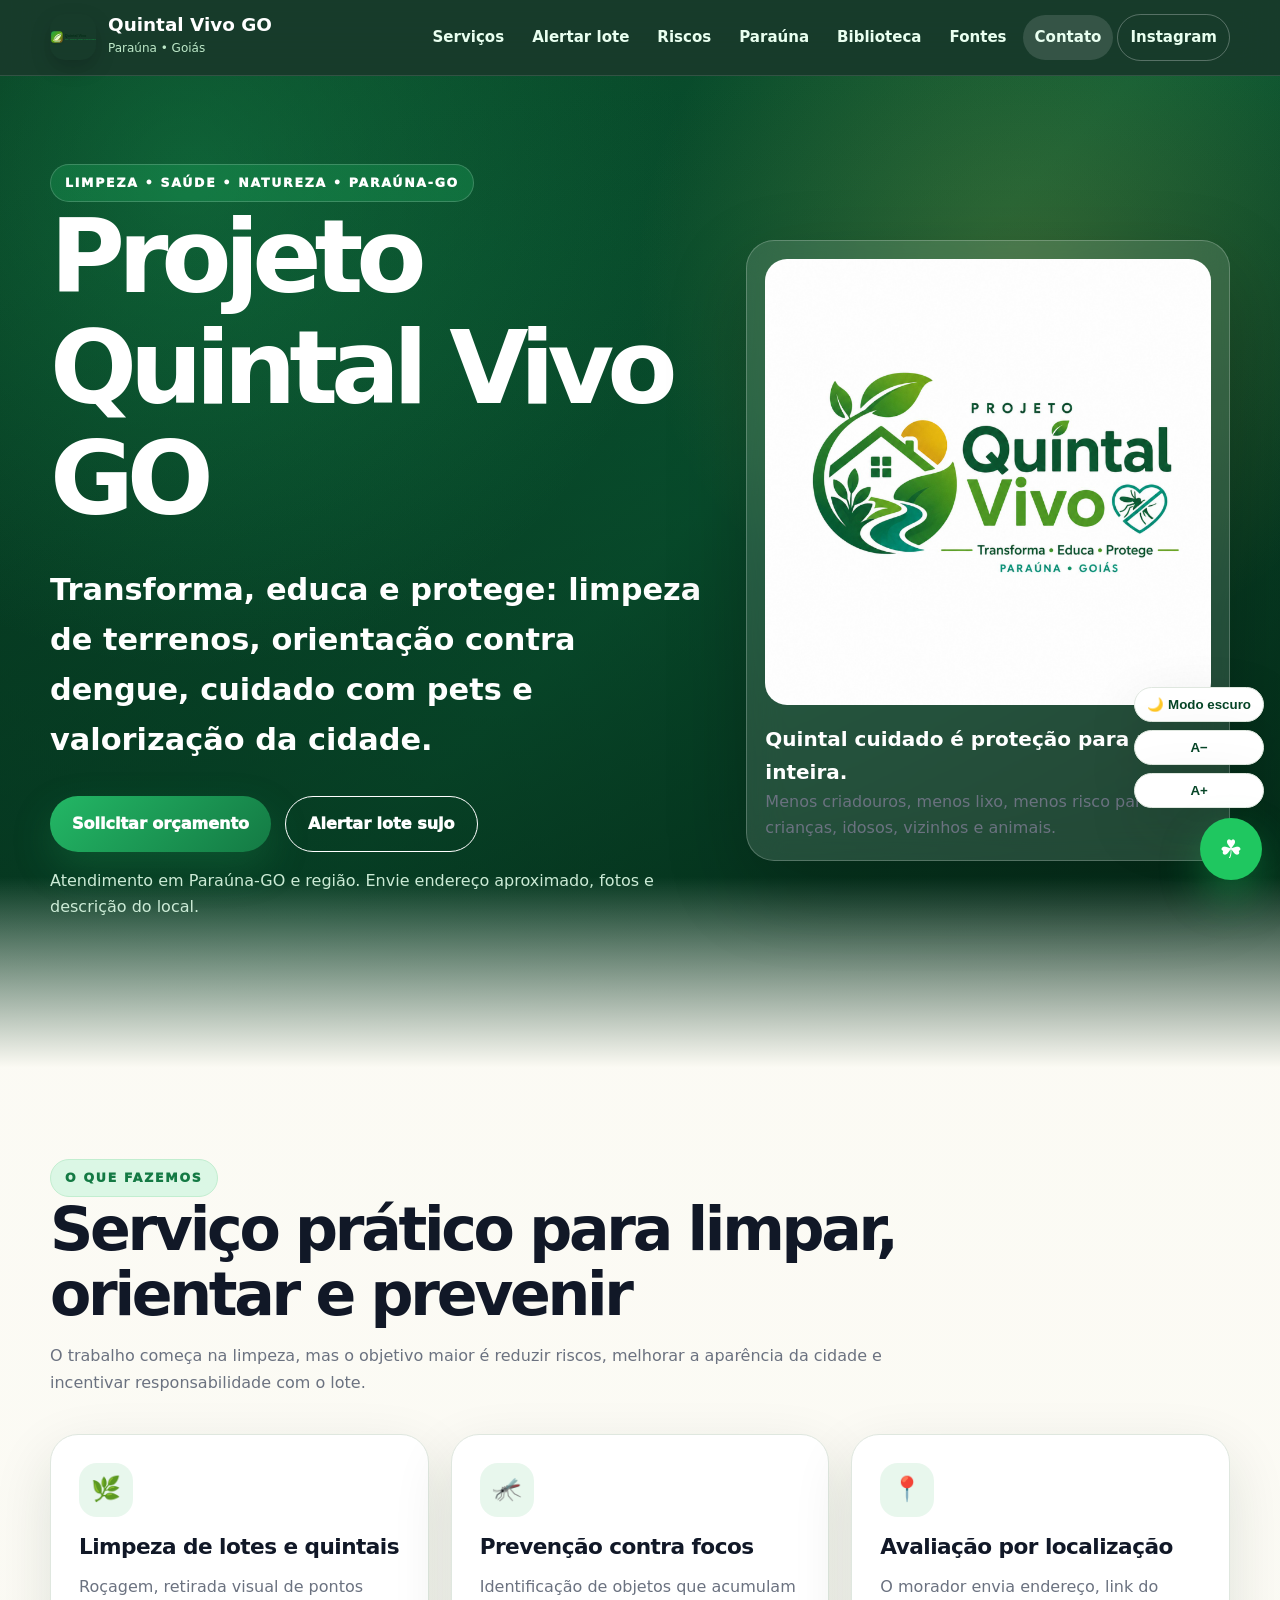
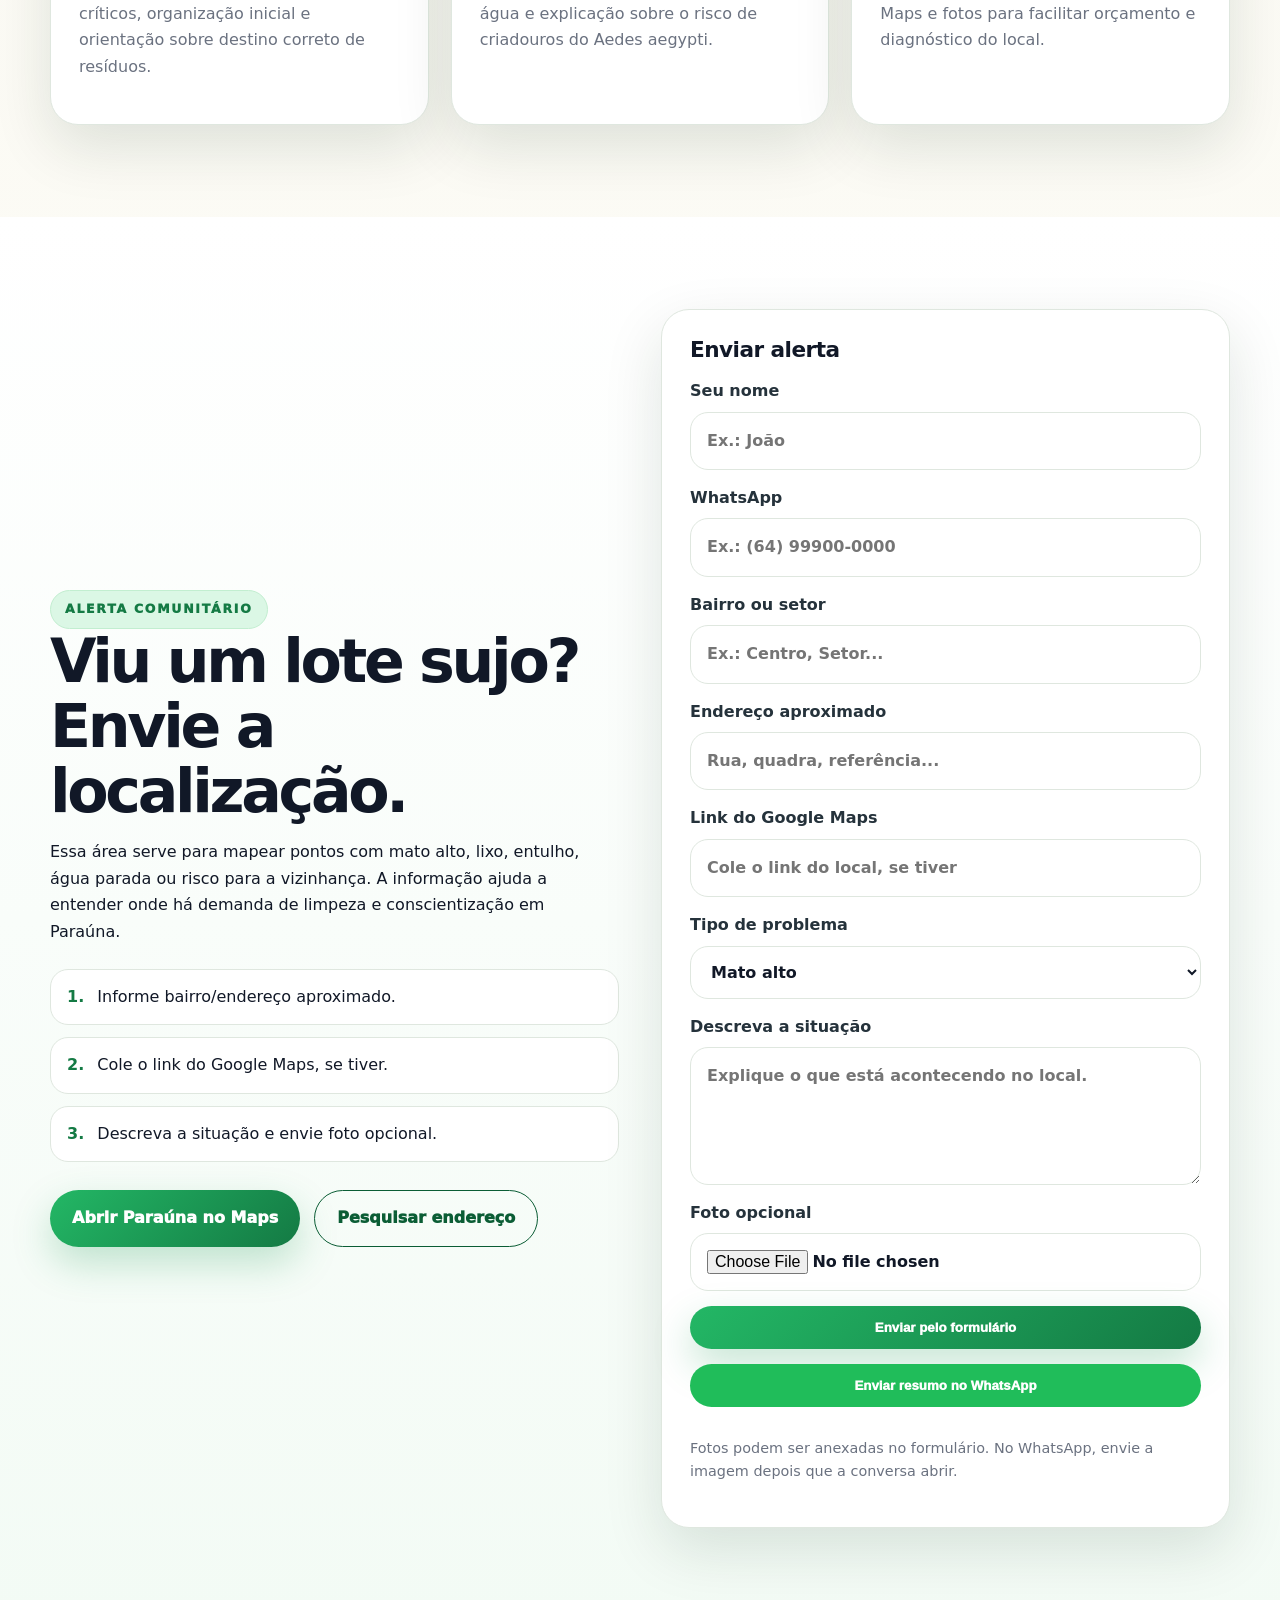
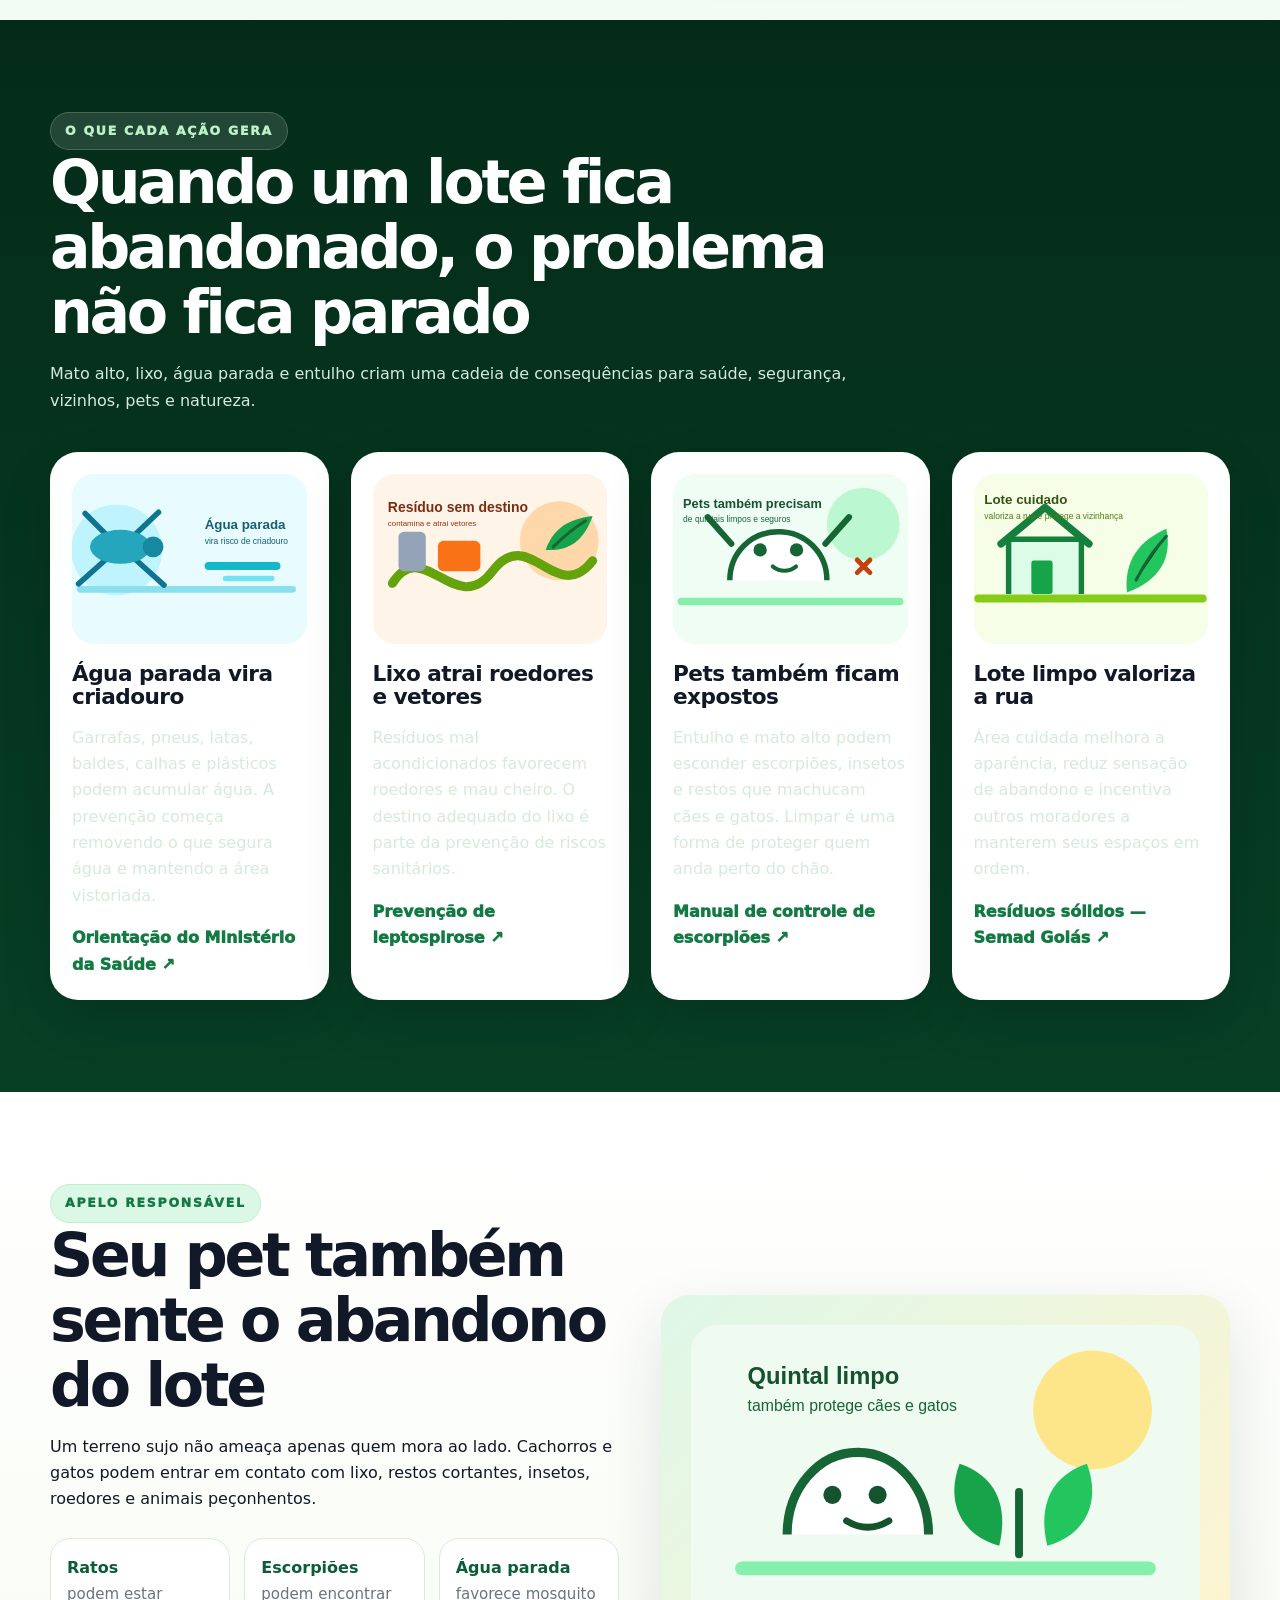
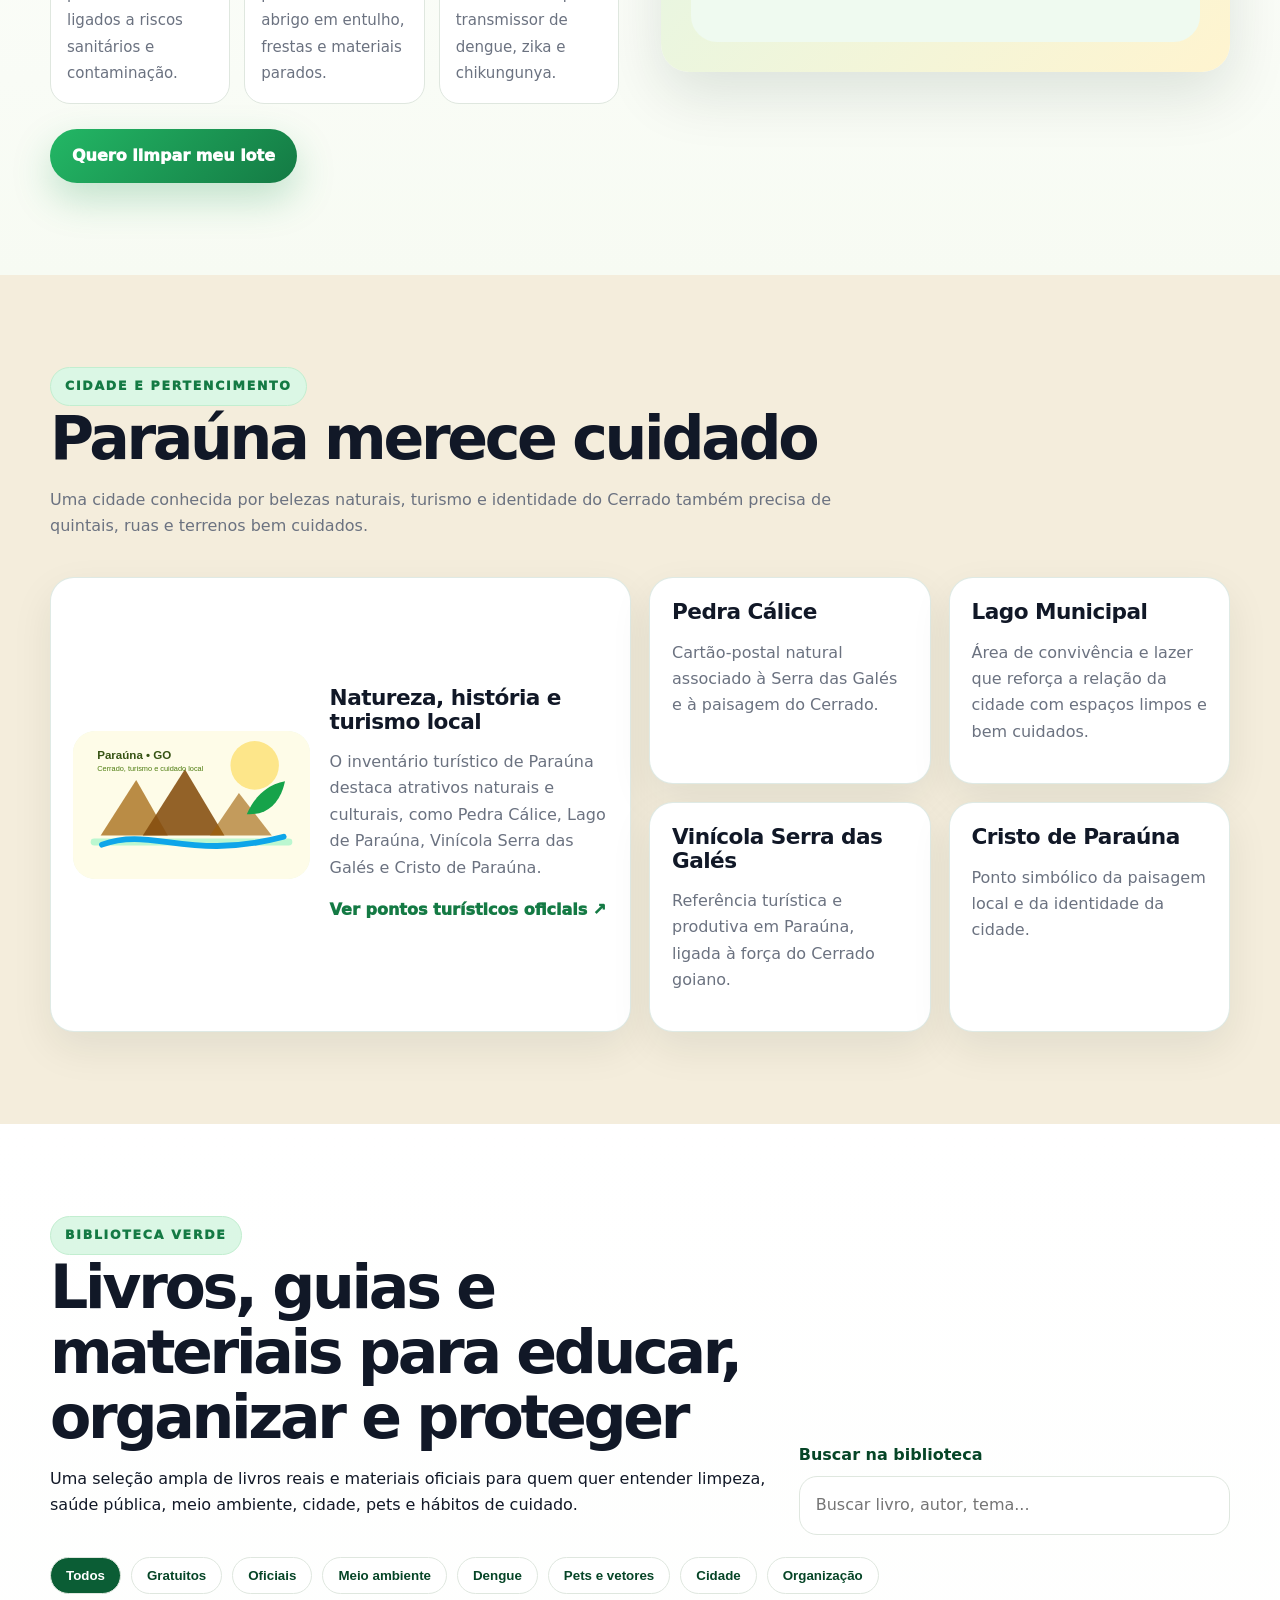
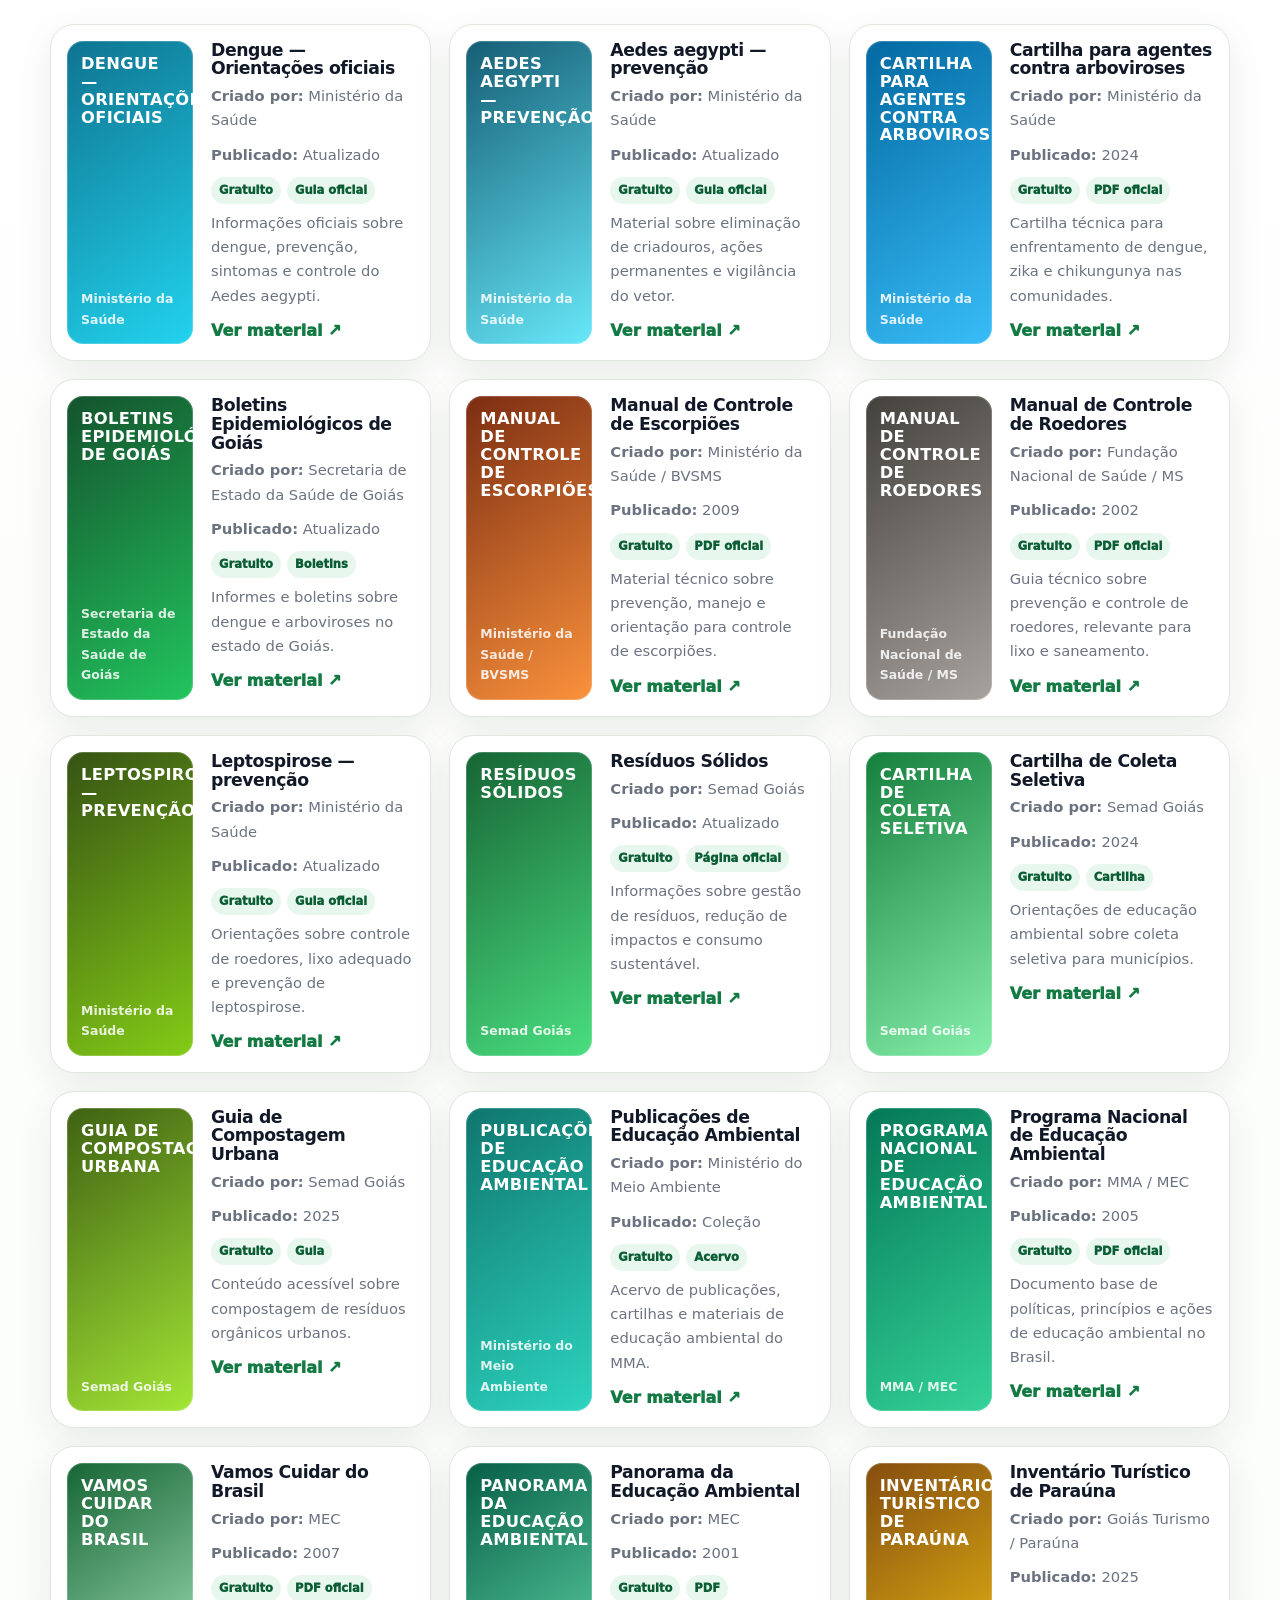
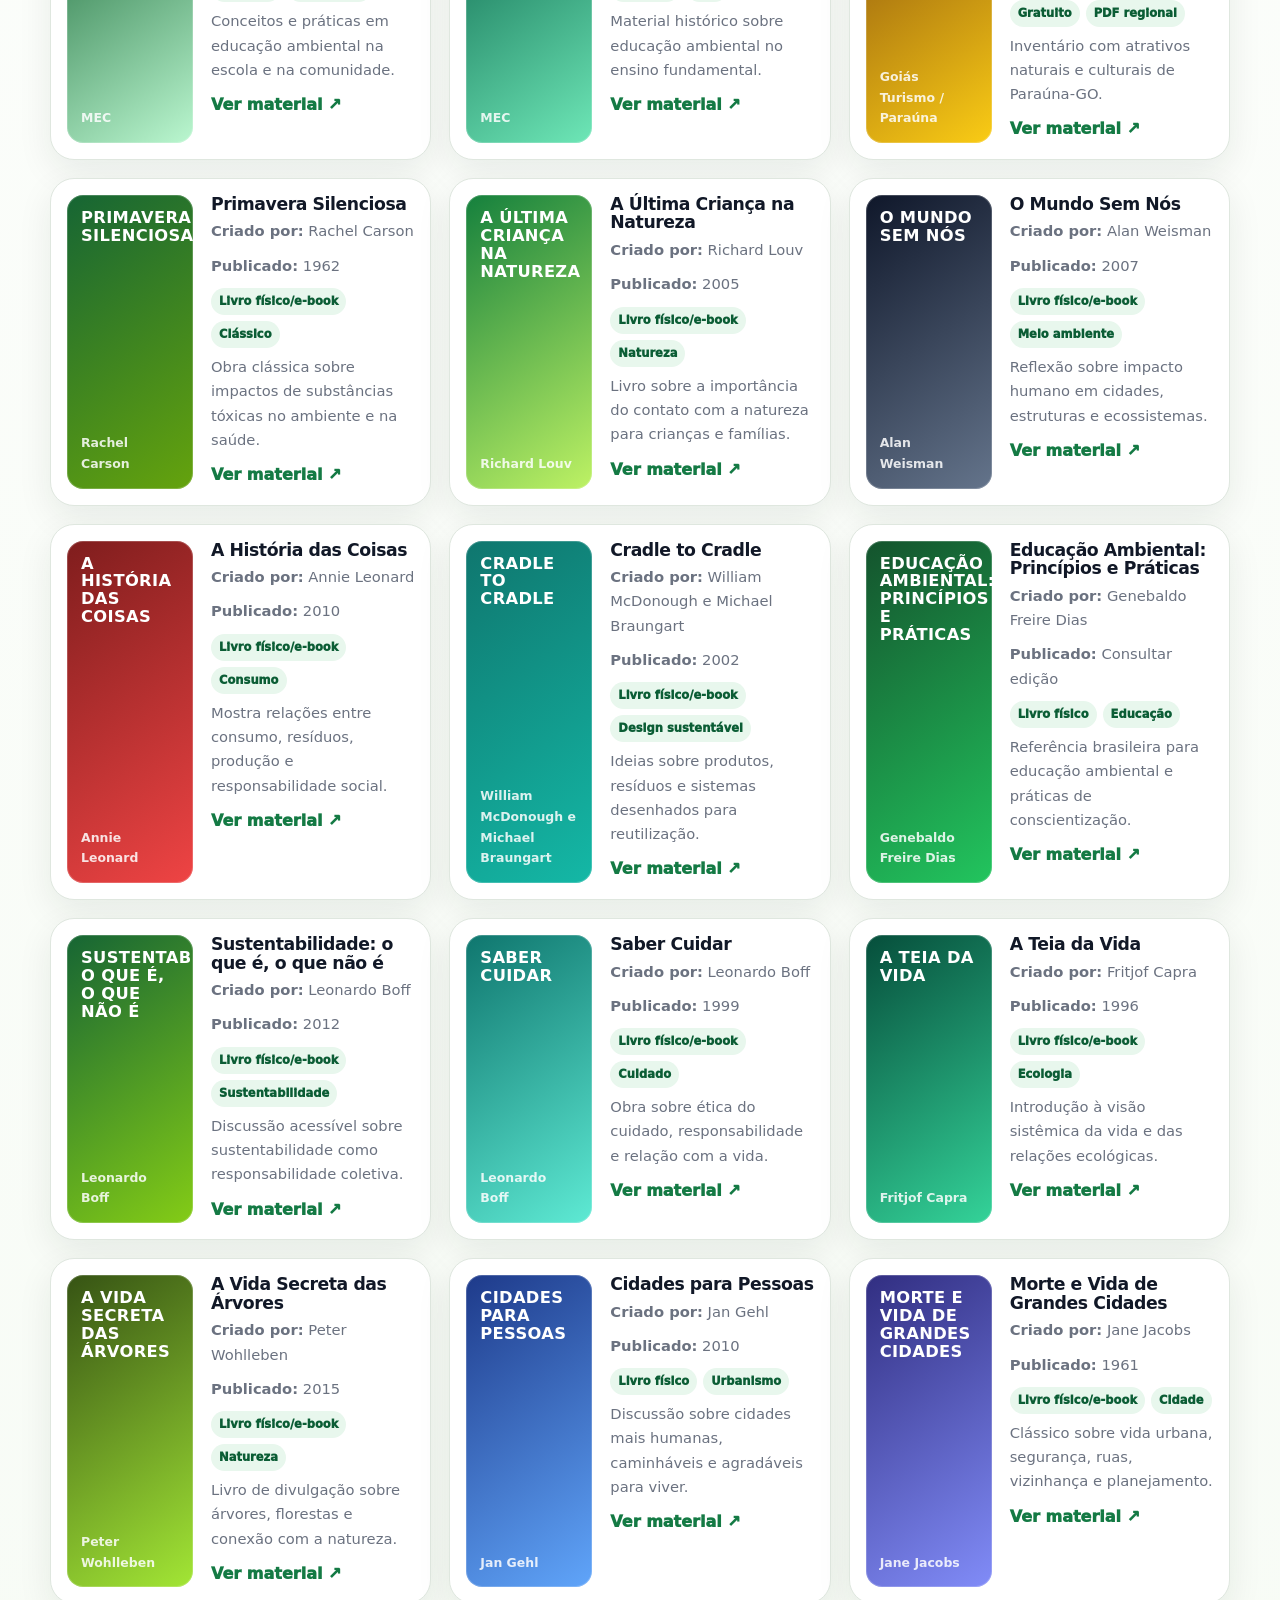
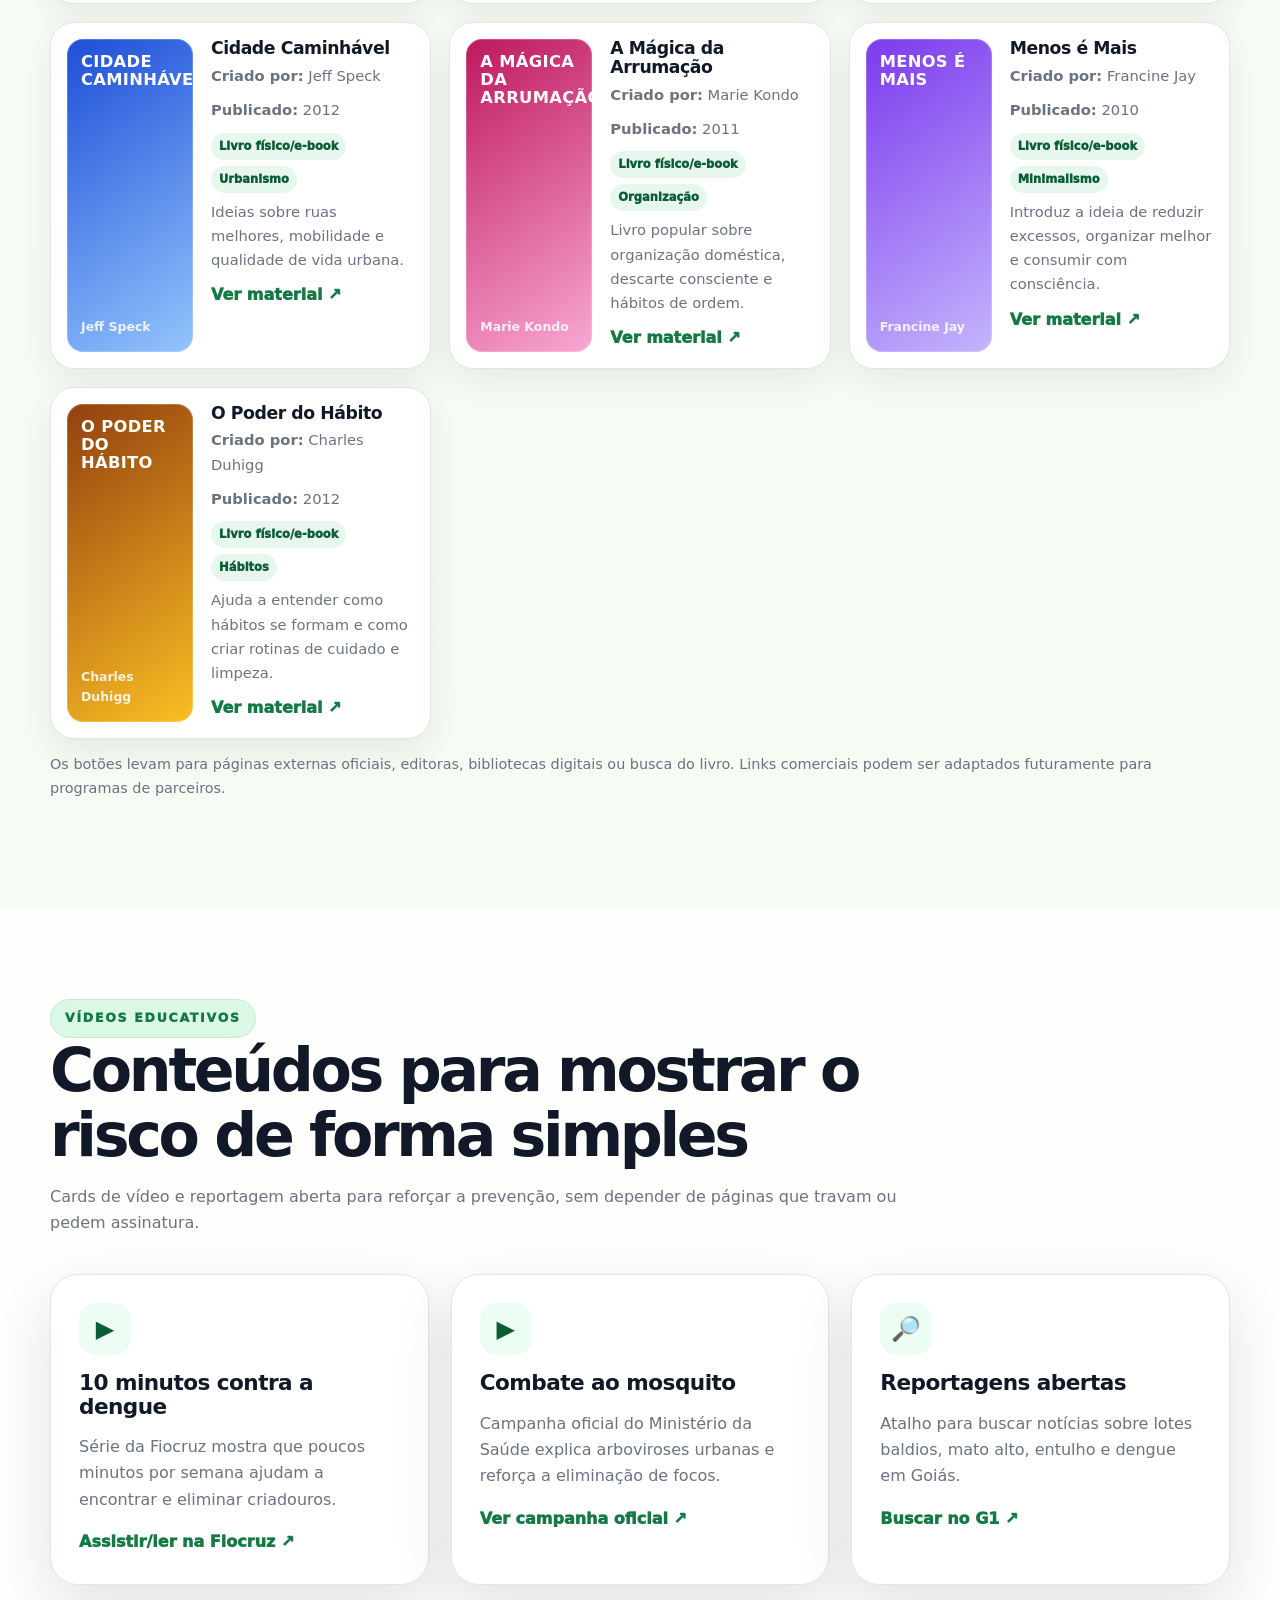
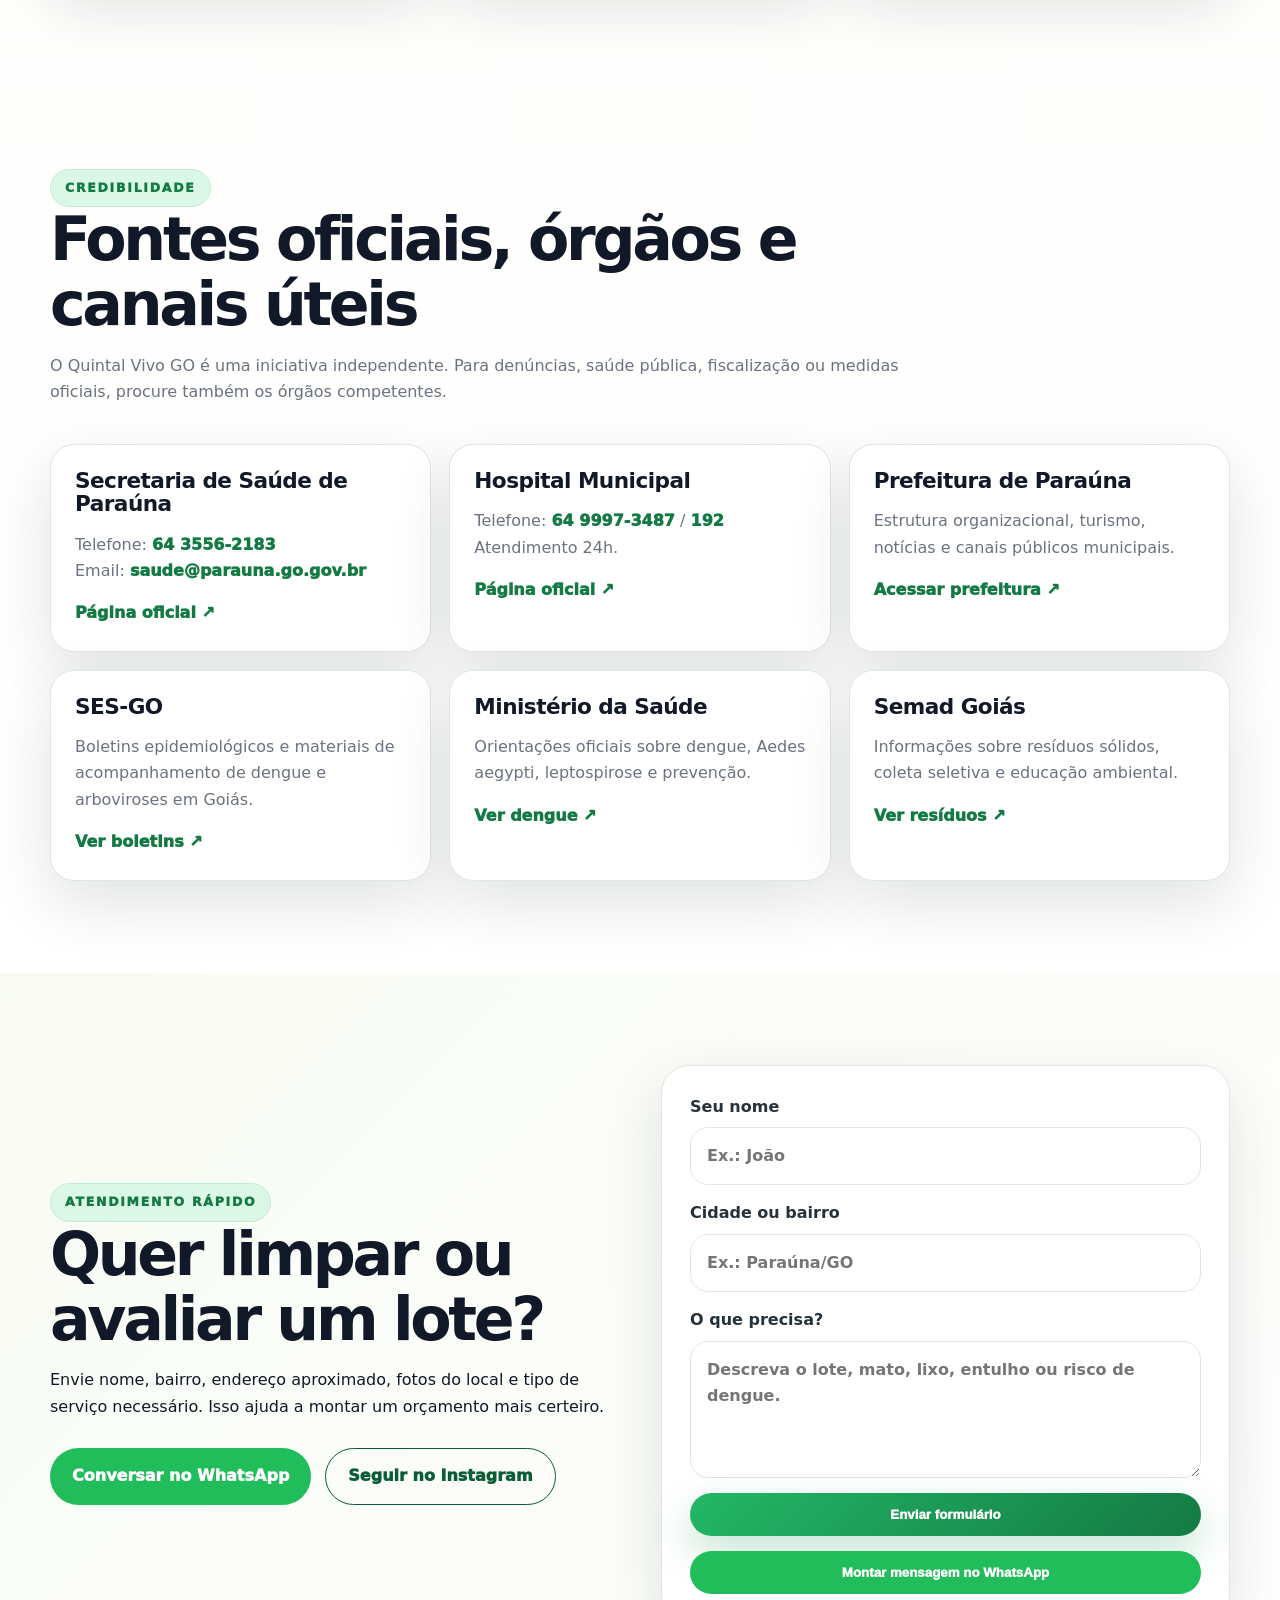
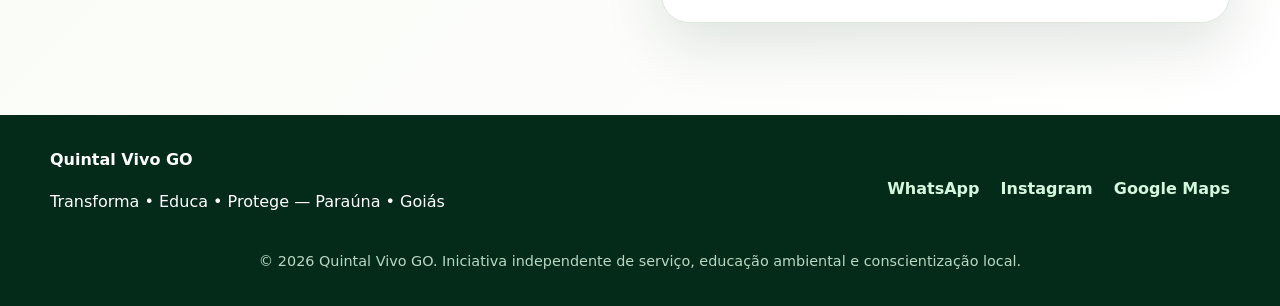
==== commit 5866a26d: "Atualização v1.3 - biblioteca verde, alertas e Instagram" ====
--- a/index.html
+++ b/index.html
@@ -1,340 +1,342 @@
-<!DOCTYPE html>
+<!doctype html>
 <html lang="pt-BR">
 <head>
-  <meta charset="UTF-8">
+  <meta charset="utf-8">
   <meta name="viewport" content="width=device-width, initial-scale=1">
-  <meta name="description" content="Quintal Vivo GO: limpeza de lotes e quintais, prevenção contra dengue, cuidado ambiental e conscientização para Paraúna, Goiânia, Goiás e Centro-Oeste.">
-  <meta name="theme-color" content="#14532d">
-  <meta name="robots" content="index,follow">
-
-  <title>Quintal Vivo GO | Limpeza de Lotes, Saúde e Meio Ambiente</title>
-  <meta property="og:title" content="Quintal Vivo GO">
-  <meta property="og:description" content="Limpeza, saúde pública e conscientização ambiental em Paraúna/GO e região.">
+  <title>Quintal Vivo GO | Limpeza, saúde, natureza e conscientização em Paraúna-GO</title>
+  <meta name="description" content="Projeto Quintal Vivo GO: limpeza de lotes e quintais, alerta de lote sujo, conscientização contra dengue, cuidado com pets, meio ambiente e Paraúna-GO.">
+  <meta name="theme-color" content="#0b5d35">
+  <meta property="og:title" content="Projeto Quintal Vivo GO">
+  <meta property="og:description" content="Transforma, educa e protege: serviço de limpeza e portal de conscientização ambiental para Paraúna-GO e região.">
   <meta property="og:image" content="/assets/img/og-quintal-vivo.png">
   <meta property="og:type" content="website">
-  <meta property="og:locale" content="pt_BR">
-
-  <link rel="icon" href="assets/icons/favicon.ico" sizes="any">
-  <link rel="icon" href="assets/icons/favicon.svg" type="image/svg+xml">
-  <link rel="apple-touch-icon" href="assets/icons/apple-touch-icon.png">
-  <link rel="manifest" href="manifest.json">
-
-  <link rel="preconnect" href="https://fonts.googleapis.com">
-  <link rel="preconnect" href="https://fonts.gstatic.com" crossorigin>
-  <link href="https://fonts.googleapis.com/css2?family=Inter:wght@300;400;500;600;700;800;900&display=swap" rel="stylesheet">
-  <link href="https://cdn.jsdelivr.net/npm/bootstrap@5.3.7/dist/css/bootstrap.min.css" rel="stylesheet">
-  <link href="https://cdn.jsdelivr.net/npm/bootstrap-icons@1.13.1/font/bootstrap-icons.min.css" rel="stylesheet">
-  <link href="https://unpkg.com/aos@2.3.4/dist/aos.css" rel="stylesheet">
-  <link rel="stylesheet" href="assets/css/style.css">
+  <link rel="icon" href="/assets/icons/favicon.svg" type="image/svg+xml">
+  <link rel="alternate icon" href="/assets/icons/favicon.ico">
+  <link rel="apple-touch-icon" href="/assets/icons/apple-touch-icon.png">
+  <link rel="manifest" href="/manifest.json">
+  <link rel="stylesheet" href="/assets/css/style.css">
 </head>
-<body id="inicio">
+<body>
   <a class="skip-link" href="#conteudo">Pular para o conteúdo</a>
 
-  <nav class="navbar navbar-expand-lg navbar-dark fixed-top site-navbar" aria-label="Menu principal">
-    <div class="container">
-      <a class="navbar-brand fw-bold d-flex align-items-center gap-2" href="#inicio" aria-label="Voltar para o início">
-        <img src="assets/icons/icon-192.png" alt="" class="brand-icon" width="42" height="42">
-        <span>Quintal Vivo GO</span>
-      </a>
-
-      <button class="navbar-toggler" type="button" data-bs-toggle="collapse" data-bs-target="#menu" aria-controls="menu" aria-expanded="false" aria-label="Abrir menu">
-        <span class="navbar-toggler-icon"></span>
-      </button>
-
-      <div class="collapse navbar-collapse" id="menu">
-        <ul class="navbar-nav ms-auto align-items-lg-center">
-          <li class="nav-item"><a class="nav-link" href="#inicio">Início</a></li>
-          <li class="nav-item"><a class="nav-link" href="#servicos">Serviços</a></li>
-          <li class="nav-item"><a class="nav-link" href="#consciencia">Conscientização</a></li>
-          <li class="nav-item"><a class="nav-link" href="#fontes">Fontes</a></li>
-          <li class="nav-item"><a class="nav-link" href="#regiao">Região</a></li>
-          <li class="nav-item"><a class="nav-link btn-nav" href="/whatsapp">WhatsApp</a></li>
-        </ul>
+  <header class="topbar" id="topo">
+    <a class="brand" href="#inicio" aria-label="Ir para o início">
+      <img src="/assets/img/logo-quintal-vivo.svg" alt="Logo Quintal Vivo GO" width="46" height="46">
+      <span>
+        <strong>Quintal Vivo GO</strong>
+        <small>Paraúna • Goiás</small>
+      </span>
+    </a>
+    <button class="nav-toggle" type="button" aria-label="Abrir menu" aria-controls="menu" aria-expanded="false">☰</button>
+    <nav class="nav" id="menu" aria-label="Menu principal">
+      <a href="#servicos">Serviços</a>
+      <a href="#alertar">Alertar lote</a>
+      <a href="#conscientizacao">Riscos</a>
+      <a href="#parauna">Paraúna</a>
+      <a href="#biblioteca">Biblioteca</a>
+      <a href="#fontes">Fontes</a>
+      <a href="#contato">Contato</a>
+      <a class="nav-pill" href="/instagram" target="_blank" rel="noopener">Instagram</a>
+    </nav>
+  </header>
+
+  <div class="reader-tools" aria-label="Ferramentas de leitura">
+    <button type="button" id="themeToggle" aria-label="Alternar modo escuro">🌙 Modo escuro</button>
+    <button type="button" id="fontMinus" aria-label="Reduzir texto">A−</button>
+    <button type="button" id="fontPlus" aria-label="Aumentar texto">A+</button>
+  </div>
+
+  <main id="conteudo">
+    <section class="hero" id="inicio">
+      <div class="hero-overlay"></div>
+      <div class="container hero-grid">
+        <div class="hero-copy">
+          <span class="eyebrow">Limpeza • Saúde • Natureza • Paraúna-GO</span>
+          <h1>Projeto Quintal Vivo GO</h1>
+          <p class="hero-lead">Transforma, educa e protege: limpeza de terrenos, orientação contra dengue, cuidado com pets e valorização da cidade.</p>
+          <div class="hero-actions">
+            <a class="btn btn-primary" href="/whatsapp">Solicitar orçamento</a>
+            <a class="btn btn-outline" href="#alertar">Alertar lote sujo</a>
+          </div>
+          <p class="microcopy">Atendimento em Paraúna-GO e região. Envie endereço aproximado, fotos e descrição do local.</p>
+        </div>
+        <aside class="hero-card" aria-label="Resumo do projeto">
+          <img src="/assets/img/logo-projeto-quintal-vivo-referencia.jpg" alt="Marca Projeto Quintal Vivo" loading="lazy">
+          <div>
+            <strong>Quintal cuidado é proteção para a rua inteira.</strong>
+            <span>Menos criadouros, menos lixo, menos risco para crianças, idosos, vizinhos e animais.</span>
+          </div>
+        </aside>
+      </div>
+    </section>
+
+    <section class="section services" id="servicos">
+      <div class="container">
+        <div class="section-heading">
+          <span class="eyebrow">O que fazemos</span>
+          <h2>Serviço prático para limpar, orientar e prevenir</h2>
+          <p>O trabalho começa na limpeza, mas o objetivo maior é reduzir riscos, melhorar a aparência da cidade e incentivar responsabilidade com o lote.</p>
+        </div>
+        <div class="cards three">
+          <article class="card service-card">
+            <span class="icon-badge">🌿</span>
+            <h3>Limpeza de lotes e quintais</h3>
+            <p>Roçagem, retirada visual de pontos críticos, organização inicial e orientação sobre destino correto de resíduos.</p>
+          </article>
+          <article class="card service-card">
+            <span class="icon-badge">🦟</span>
+            <h3>Prevenção contra focos</h3>
+            <p>Identificação de objetos que acumulam água e explicação sobre o risco de criadouros do Aedes aegypti.</p>
+          </article>
+          <article class="card service-card">
+            <span class="icon-badge">📍</span>
+            <h3>Avaliação por localização</h3>
+            <p>O morador envia endereço, link do Maps e fotos para facilitar orçamento e diagnóstico do local.</p>
+          </article>
+        </div>
+      </div>
+    </section>
+
+    <section class="section alert-section" id="alertar">
+      <div class="container split-grid">
+        <div>
+          <span class="eyebrow">Alerta comunitário</span>
+          <h2>Viu um lote sujo? Envie a localização.</h2>
+          <p>Essa área serve para mapear pontos com mato alto, lixo, entulho, água parada ou risco para a vizinhança. A informação ajuda a entender onde há demanda de limpeza e conscientização em Paraúna.</p>
+          <div class="info-list">
+            <div><strong>1.</strong> Informe bairro/endereço aproximado.</div>
+            <div><strong>2.</strong> Cole o link do Google Maps, se tiver.</div>
+            <div><strong>3.</strong> Descreva a situação e envie foto opcional.</div>
+          </div>
+          <div class="map-actions">
+            <a class="btn btn-primary" href="/maps" target="_blank" rel="noopener">Abrir Paraúna no Maps</a>
+            <a class="btn btn-outline" href="https://www.google.com/maps/search/?api=1&query=Para%C3%BAna%2C%20GO" target="_blank" rel="noopener">Pesquisar endereço</a>
+          </div>
+        </div>
+        <form class="card form-card" name="alerta-lote-sujo" method="POST" action="/obrigado.html" data-netlify="true" data-netlify-honeypot="bot-field" enctype="multipart/form-data" id="alertForm">
+          <input type="hidden" name="form-name" value="alerta-lote-sujo">
+          <p class="hidden"><label>Não preencha: <input name="bot-field"></label></p>
+          <h3>Enviar alerta</h3>
+          <label>Seu nome <input name="nome" id="alertNome" autocomplete="name" placeholder="Ex.: João"></label>
+          <label>WhatsApp <input name="telefone" id="alertTelefone" inputmode="tel" placeholder="Ex.: (64) 99900-0000"></label>
+          <label>Bairro ou setor <input name="bairro" id="alertBairro" placeholder="Ex.: Centro, Setor..." required></label>
+          <label>Endereço aproximado <input name="endereco" id="alertEndereco" placeholder="Rua, quadra, referência..." required></label>
+          <label>Link do Google Maps <input name="maps" id="alertMaps" placeholder="Cole o link do local, se tiver"></label>
+          <label>Tipo de problema
+            <select name="tipo" id="alertTipo">
+              <option>Mato alto</option>
+              <option>Lixo acumulado</option>
+              <option>Entulho</option>
+              <option>Água parada</option>
+              <option>Animais peçonhentos</option>
+              <option>Outro risco</option>
+            </select>
+          </label>
+          <label>Descreva a situação <textarea name="descricao" id="alertDescricao" rows="4" placeholder="Explique o que está acontecendo no local."></textarea></label>
+          <label>Foto opcional <input name="foto" type="file" accept="image/*"></label>
+          <button class="btn btn-primary full" type="submit">Enviar pelo formulário</button>
+          <button class="btn btn-whatsapp full" type="button" id="alertWhatsBtn">Enviar resumo no WhatsApp</button>
+          <p class="form-note">Fotos podem ser anexadas no formulário. No WhatsApp, envie a imagem depois que a conversa abrir.</p>
+        </form>
+      </div>
+    </section>
+
+    <section class="section dark-section" id="conscientizacao">
+      <div class="container">
+        <div class="section-heading light">
+          <span class="eyebrow">O que cada ação gera</span>
+          <h2>Quando um lote fica abandonado, o problema não fica parado</h2>
+          <p>Mato alto, lixo, água parada e entulho criam uma cadeia de consequências para saúde, segurança, vizinhos, pets e natureza.</p>
+        </div>
+        <div class="risk-grid">
+          <article class="risk-card">
+            <img src="/assets/img/ilustra-agua-parada.svg" alt="Ilustração de recipiente com água parada">
+            <h3>Água parada vira criadouro</h3>
+            <p>Garrafas, pneus, latas, baldes, calhas e plásticos podem acumular água. A prevenção começa removendo o que segura água e mantendo a área vistoriada.</p>
+            <a href="https://www.gov.br/saude/pt-br/assuntos/saude-de-a-a-z/d/dengue" target="_blank" rel="noopener">Orientação do Ministério da Saúde ↗</a>
+          </article>
+          <article class="risk-card">
+            <img src="/assets/img/ilustra-lixo-roedores.svg" alt="Ilustração de resíduos atraindo roedores">
+            <h3>Lixo atrai roedores e vetores</h3>
+            <p>Resíduos mal acondicionados favorecem roedores e mau cheiro. O destino adequado do lixo é parte da prevenção de riscos sanitários.</p>
+            <a href="https://www.gov.br/saude/pt-br/assuntos/saude-de-a-a-z/l/leptospirose/prevencao" target="_blank" rel="noopener">Prevenção de leptospirose ↗</a>
+          </article>
+          <article class="risk-card">
+            <img src="/assets/img/ilustra-pet-risco.svg" alt="Ilustração de pet protegido em ambiente limpo">
+            <h3>Pets também ficam expostos</h3>
+            <p>Entulho e mato alto podem esconder escorpiões, insetos e restos que machucam cães e gatos. Limpar é uma forma de proteger quem anda perto do chão.</p>
+            <a href="https://bvsms.saude.gov.br/bvs/publicacoes/manual_controle_escorpioes.pdf" target="_blank" rel="noopener">Manual de controle de escorpiões ↗</a>
+          </article>
+          <article class="risk-card">
+            <img src="/assets/img/ilustra-lote-cuidado.svg" alt="Ilustração de lote cuidado e limpo">
+            <h3>Lote limpo valoriza a rua</h3>
+            <p>Área cuidada melhora a aparência, reduz sensação de abandono e incentiva outros moradores a manterem seus espaços em ordem.</p>
+            <a href="https://goias.gov.br/meioambiente/residuos-solidos/" target="_blank" rel="noopener">Resíduos sólidos — Semad Goiás ↗</a>
+          </article>
+        </div>
+      </div>
+    </section>
+
+    <section class="section pets-section" id="pets">
+      <div class="container split-grid reverse">
+        <div class="pet-panel">
+          <img src="/assets/img/ilustra-pets-quintal.svg" alt="Ilustração de cão e gato em quintal cuidado" loading="lazy">
+        </div>
+        <div>
+          <span class="eyebrow">Apelo responsável</span>
+          <h2>Seu pet também sente o abandono do lote</h2>
+          <p>Um terreno sujo não ameaça apenas quem mora ao lado. Cachorros e gatos podem entrar em contato com lixo, restos cortantes, insetos, roedores e animais peçonhentos.</p>
+          <div class="mini-cards">
+            <div><strong>Ratos</strong><span>podem estar ligados a riscos sanitários e contaminação.</span></div>
+            <div><strong>Escorpiões</strong><span>podem encontrar abrigo em entulho, frestas e materiais parados.</span></div>
+            <div><strong>Água parada</strong><span>favorece mosquito transmissor de dengue, zika e chikungunya.</span></div>
+          </div>
+          <a class="btn btn-primary" href="#contato">Quero limpar meu lote</a>
+        </div>
+      </div>
+    </section>
+
+    <section class="section parauna" id="parauna">
+      <div class="container">
+        <div class="section-heading">
+          <span class="eyebrow">Cidade e pertencimento</span>
+          <h2>Paraúna merece cuidado</h2>
+          <p>Uma cidade conhecida por belezas naturais, turismo e identidade do Cerrado também precisa de quintais, ruas e terrenos bem cuidados.</p>
+        </div>
+        <div class="tourism-grid">
+          <article class="tour-card featured">
+            <img src="/assets/img/ilustra-parauna.svg" alt="Ilustração de Paraúna, Cerrado e formações naturais">
+            <div>
+              <h3>Natureza, história e turismo local</h3>
+              <p>O inventário turístico de Paraúna destaca atrativos naturais e culturais, como Pedra Cálice, Lago de Paraúna, Vinícola Serra das Galés e Cristo de Paraúna.</p>
+              <a href="https://www.parauna.go.gov.br/turista" target="_blank" rel="noopener">Ver pontos turísticos oficiais ↗</a>
+            </div>
+          </article>
+          <article class="tour-card"><h3>Pedra Cálice</h3><p>Cartão-postal natural associado à Serra das Galés e à paisagem do Cerrado.</p></article>
+          <article class="tour-card"><h3>Lago Municipal</h3><p>Área de convivência e lazer que reforça a relação da cidade com espaços limpos e bem cuidados.</p></article>
+          <article class="tour-card"><h3>Vinícola Serra das Galés</h3><p>Referência turística e produtiva em Paraúna, ligada à força do Cerrado goiano.</p></article>
+          <article class="tour-card"><h3>Cristo de Paraúna</h3><p>Ponto simbólico da paisagem local e da identidade da cidade.</p></article>
+        </div>
+      </div>
+    </section>
+
+    <section class="section biblioteca" id="biblioteca">
+      <div class="container">
+        <div class="library-head">
+          <div>
+            <span class="eyebrow">Biblioteca Verde</span>
+            <h2>Livros, guias e materiais para educar, organizar e proteger</h2>
+            <p>Uma seleção ampla de livros reais e materiais oficiais para quem quer entender limpeza, saúde pública, meio ambiente, cidade, pets e hábitos de cuidado.</p>
+          </div>
+          <div class="library-search">
+            <label for="bookSearch">Buscar na biblioteca</label>
+            <input id="bookSearch" type="search" placeholder="Buscar livro, autor, tema...">
+          </div>
+        </div>
+        <div class="filter-row" id="bookFilters" aria-label="Filtros da biblioteca">
+          <button class="filter active" data-filter="todos">Todos</button>
+          <button class="filter" data-filter="gratis">Gratuitos</button>
+          <button class="filter" data-filter="oficial">Oficiais</button>
+          <button class="filter" data-filter="meio-ambiente">Meio ambiente</button>
+          <button class="filter" data-filter="dengue">Dengue</button>
+          <button class="filter" data-filter="pets">Pets e vetores</button>
+          <button class="filter" data-filter="cidade">Cidade</button>
+          <button class="filter" data-filter="organizacao">Organização</button>
+        </div>
+        <div class="book-grid" id="bookGrid"></div>
+        <p class="library-note">Os botões levam para páginas externas oficiais, editoras, bibliotecas digitais ou busca do livro. Links comerciais podem ser adaptados futuramente para programas de parceiros.</p>
+      </div>
+    </section>
+
+    <section class="section videos" id="videos">
+      <div class="container">
+        <div class="section-heading">
+          <span class="eyebrow">Vídeos educativos</span>
+          <h2>Conteúdos para mostrar o risco de forma simples</h2>
+          <p>Cards de vídeo e reportagem aberta para reforçar a prevenção, sem depender de páginas que travam ou pedem assinatura.</p>
+        </div>
+        <div class="cards three">
+          <article class="video-card card">
+            <span>▶</span>
+            <h3>10 minutos contra a dengue</h3>
+            <p>Série da Fiocruz mostra que poucos minutos por semana ajudam a encontrar e eliminar criadouros.</p>
+            <a href="https://agencia.fiocruz.br/aedes-aegypti-serie-de-videos-alerta-para-importancia-da-prevencao" target="_blank" rel="noopener">Assistir/ler na Fiocruz ↗</a>
+          </article>
+          <article class="video-card card">
+            <span>▶</span>
+            <h3>Combate ao mosquito</h3>
+            <p>Campanha oficial do Ministério da Saúde explica arboviroses urbanas e reforça a eliminação de focos.</p>
+            <a href="https://www.gov.br/saude/pt-br/campanhas-da-saude/2023/combate-ao-mosquito" target="_blank" rel="noopener">Ver campanha oficial ↗</a>
+          </article>
+          <article class="video-card card">
+            <span>🔎</span>
+            <h3>Reportagens abertas</h3>
+            <p>Atalho para buscar notícias sobre lotes baldios, mato alto, entulho e dengue em Goiás.</p>
+            <a href="https://g1.globo.com/busca/?q=lote%20baldio%20dengue%20goi%C3%A1s%20mato%20alto" target="_blank" rel="noopener">Buscar no G1 ↗</a>
+          </article>
+        </div>
+      </div>
+    </section>
+
+    <section class="section fontes" id="fontes">
+      <div class="container">
+        <div class="section-heading">
+          <span class="eyebrow">Credibilidade</span>
+          <h2>Fontes oficiais, órgãos e canais úteis</h2>
+          <p>O Quintal Vivo GO é uma iniciativa independente. Para denúncias, saúde pública, fiscalização ou medidas oficiais, procure também os órgãos competentes.</p>
+        </div>
+        <div class="source-grid">
+          <article class="source-card"><h3>Secretaria de Saúde de Paraúna</h3><p>Telefone: <a href="tel:+556435562183">64 3556-2183</a><br>Email: <a href="mailto:saude@parauna.go.gov.br">saude@parauna.go.gov.br</a></p><a href="https://www.parauna.go.gov.br/estrutura_organizacional/?id=63" target="_blank" rel="noopener">Página oficial ↗</a></article>
+          <article class="source-card"><h3>Hospital Municipal</h3><p>Telefone: <a href="tel:+556499973487">64 9997-3487</a> / <a href="tel:192">192</a><br>Atendimento 24h.</p><a href="https://www.parauna.go.gov.br/estrutura_organizacional?id=64" target="_blank" rel="noopener">Página oficial ↗</a></article>
+          <article class="source-card"><h3>Prefeitura de Paraúna</h3><p>Estrutura organizacional, turismo, notícias e canais públicos municipais.</p><a href="https://www.parauna.go.gov.br/estrutura_organizacional" target="_blank" rel="noopener">Acessar prefeitura ↗</a></article>
+          <article class="source-card"><h3>SES-GO</h3><p>Boletins epidemiológicos e materiais de acompanhamento de dengue e arboviroses em Goiás.</p><a href="https://goias.gov.br/saude/boletins-epidemiologicos/" target="_blank" rel="noopener">Ver boletins ↗</a></article>
+          <article class="source-card"><h3>Ministério da Saúde</h3><p>Orientações oficiais sobre dengue, Aedes aegypti, leptospirose e prevenção.</p><a href="https://www.gov.br/saude/pt-br/assuntos/saude-de-a-a-z/d/dengue" target="_blank" rel="noopener">Ver dengue ↗</a></article>
+          <article class="source-card"><h3>Semad Goiás</h3><p>Informações sobre resíduos sólidos, coleta seletiva e educação ambiental.</p><a href="https://goias.gov.br/meioambiente/residuos-solidos/" target="_blank" rel="noopener">Ver resíduos ↗</a></article>
+        </div>
+      </div>
+    </section>
+
+    <section class="section contact" id="contato">
+      <div class="container split-grid">
+        <div>
+          <span class="eyebrow">Atendimento rápido</span>
+          <h2>Quer limpar ou avaliar um lote?</h2>
+          <p>Envie nome, bairro, endereço aproximado, fotos do local e tipo de serviço necessário. Isso ajuda a montar um orçamento mais certeiro.</p>
+          <div class="contact-actions">
+            <a class="btn btn-whatsapp" href="/whatsapp">Conversar no WhatsApp</a>
+            <a class="btn btn-outline" href="/instagram" target="_blank" rel="noopener">Seguir no Instagram</a>
+          </div>
+        </div>
+        <form class="card form-card" name="orcamento-quintal-vivo" method="POST" action="/obrigado.html" data-netlify="true" data-netlify-honeypot="bot-field" id="quoteForm">
+          <input type="hidden" name="form-name" value="orcamento-quintal-vivo">
+          <p class="hidden"><label>Não preencha: <input name="bot-field"></label></p>
+          <label>Seu nome <input name="nome" id="quoteNome" placeholder="Ex.: João" autocomplete="name"></label>
+          <label>Cidade ou bairro <input name="local" id="quoteLocal" placeholder="Ex.: Paraúna/GO"></label>
+          <label>O que precisa? <textarea name="mensagem" id="quoteMsg" rows="4" placeholder="Descreva o lote, mato, lixo, entulho ou risco de dengue."></textarea></label>
+          <button class="btn btn-primary full" type="submit">Enviar formulário</button>
+          <button class="btn btn-whatsapp full" type="button" id="quoteWhatsBtn">Montar mensagem no WhatsApp</button>
+        </form>
+      </div>
+    </section>
+  </main>
+
+  <a class="whatsapp-float" href="/whatsapp" aria-label="Chamar no WhatsApp">☘</a>
+
+  <footer class="footer">
+    <div class="container footer-grid">
+      <div>
+        <strong>Quintal Vivo GO</strong>
+        <p>Transforma • Educa • Protege — Paraúna • Goiás</p>
+      </div>
+      <div>
+        <a href="/whatsapp">WhatsApp</a>
+        <a href="/instagram" target="_blank" rel="noopener">Instagram</a>
+        <a href="/maps" target="_blank" rel="noopener">Google Maps</a>
       </div>
     </div>
-  </nav>
-
-  <header class="hero">
-    <div class="container hero-grid" data-aos="fade-up">
-      <div class="hero-copy">
-        <span class="badge rounded-pill hero-badge">Paraúna • Goiás • Centro-Oeste</span>
-        <img src="assets/img/logo-quintal-vivo.svg" alt="Quintal Vivo GO" class="hero-logo">
-        <h1>Limpeza de lote também é cuidado com a saúde e com o meio ambiente.</h1>
-        <p class="hero-subtitle">O Quintal Vivo GO une serviço de limpeza, prevenção contra dengue, descarte consciente e educação ambiental para transformar áreas abandonadas em espaços mais seguros.</p>
-        <div class="hero-actions">
-          <a href="/whatsapp" class="btn btn-success btn-lg"><i class="bi bi-whatsapp me-2"></i> Conversar no WhatsApp</a>
-          <a href="#consciencia" class="btn btn-outline-light btn-lg">Entender os riscos</a>
-        </div>
-        <p class="hero-note">Atendimento pelo WhatsApp: <strong>(64) 99907-5881</strong></p>
-      </div>
-      <div class="hero-card" aria-label="Resumo do projeto">
-        <img src="assets/img/comparativo-lote.svg" alt="Comparação entre lote abandonado e lote limpo">
-      </div>
-    </div>
-  </header>
-
-  <main id="conteudo">
-    <section class="section section-light" id="servicos">
-      <div class="container">
-        <div class="section-heading text-center" data-aos="fade-up">
-          <span class="eyebrow">Serviço com propósito</span>
-          <h2>O que o Quintal Vivo GO faz</h2>
-          <p>O serviço resolve o problema visível do mato e do lixo, mas também ajuda a reduzir riscos para a vizinhança.</p>
-        </div>
-
-        <div class="row g-4">
-          <div class="col-md-6 col-lg-3" data-aos="fade-up" data-aos-delay="50">
-            <article class="service-card h-100">
-              <i class="bi bi-tree-fill service-icon text-success" aria-hidden="true"></i>
-              <h3>Limpeza de terrenos</h3>
-              <p>Roçagem, retirada visual de excesso de mato, folhas, galhos e organização inicial da área.</p>
-            </article>
-          </div>
-          <div class="col-md-6 col-lg-3" data-aos="fade-up" data-aos-delay="100">
-            <article class="service-card h-100">
-              <i class="bi bi-bug-fill service-icon text-danger" aria-hidden="true"></i>
-              <h3>Prevenção contra dengue</h3>
-              <p>Orientação para eliminar recipientes que acumulam água e pontos que favorecem o Aedes aegypti.</p>
-            </article>
-          </div>
-          <div class="col-md-6 col-lg-3" data-aos="fade-up" data-aos-delay="150">
-            <article class="service-card h-100">
-              <i class="bi bi-recycle service-icon text-primary" aria-hidden="true"></i>
-              <h3>Descarte consciente</h3>
-              <p>Separação do que pode ser destinado corretamente, evitando que lixo vire foco de doença e poluição.</p>
-            </article>
-          </div>
-          <div class="col-md-6 col-lg-3" data-aos="fade-up" data-aos-delay="200">
-            <article class="service-card h-100">
-              <i class="bi bi-megaphone-fill service-icon text-warning" aria-hidden="true"></i>
-              <h3>Conscientização</h3>
-              <p>Informação clara para o morador entender por que cuidar do lote é proteger a casa, a rua e a cidade.</p>
-            </article>
-          </div>
-        </div>
-      </div>
-    </section>
-
-    <section class="section risk-section" id="consciencia">
-      <div class="container">
-        <div class="section-heading text-center text-white" data-aos="fade-up">
-          <span class="eyebrow eyebrow-light">O que cada ação gera</span>
-          <h2>Quando um terreno fica abandonado, o problema não fica parado</h2>
-          <p>O mato alto, o entulho e o lixo acumulado criam uma cadeia de consequências para a saúde, a segurança e a natureza.</p>
-        </div>
-
-        <div class="row g-4">
-          <div class="col-lg-6" data-aos="fade-up">
-            <article class="info-panel h-100">
-              <img src="assets/img/foco-dengue.svg" alt="Ilustração de mosquito e água parada" class="panel-illustration">
-              <h3>Água parada vira criadouro</h3>
-              <p>Garrafas, pneus, latas, baldes, plásticos e qualquer recipiente esquecido no lote podem acumular água. A prevenção começa removendo o que segura água e mantendo a área vistoriada.</p>
-              <a href="https://www.gov.br/saude/pt-br/assuntos/saude-de-a-a-z/d/dengue" target="_blank" rel="noopener" class="source-link">Ler orientação do Ministério da Saúde <i class="bi bi-box-arrow-up-right"></i></a>
-            </article>
-          </div>
-          <div class="col-lg-6" data-aos="fade-up" data-aos-delay="100">
-            <article class="info-panel h-100">
-              <img src="assets/img/residuos-ambiente.svg" alt="Ilustração sobre resíduos e meio ambiente" class="panel-illustration">
-              <h3>Lixo irregular contamina e atrai vetores</h3>
-              <p>Resíduos sem manejo correto podem degradar solo, lençol freático e cursos d’água, além de favorecer vetores de doenças. Limpar é só uma parte: dar destino correto ao resíduo é o passo responsável.</p>
-              <a href="https://goias.gov.br/meioambiente/residuos-solidos/" target="_blank" rel="noopener" class="source-link">Ver orientação da Semad Goiás <i class="bi bi-box-arrow-up-right"></i></a>
-            </article>
-          </div>
-        </div>
-
-        <div class="cause-grid mt-4" data-aos="fade-up">
-          <article>
-            <strong>Mato alto</strong>
-            <span>pode esconder lixo, animais peçonhentos e dificultar a fiscalização visual do terreno.</span>
-          </article>
-          <article>
-            <strong>Entulho</strong>
-            <span>pode acumular água, virar abrigo de vetores e passar sensação de abandono.</span>
-          </article>
-          <article>
-            <strong>Lixo doméstico</strong>
-            <span>pode contaminar o ambiente e atrair insetos, roedores e mau cheiro.</span>
-          </article>
-          <article>
-            <strong>Falta de cuidado</strong>
-            <span>pode gerar reclamações, fiscalização, multas e risco coletivo para a vizinhança.</span>
-          </article>
-        </div>
-      </div>
-    </section>
-
-    <section class="section section-light" id="fontes">
-      <div class="container">
-        <div class="section-heading text-center" data-aos="fade-up">
-          <span class="eyebrow">Fontes confiáveis</span>
-          <h2>Informação real para conscientizar</h2>
-          <p>Esta página direciona o visitante para fontes oficiais e reportagens reais sobre dengue, resíduos, limpeza urbana e riscos de terrenos abandonados.</p>
-        </div>
-
-        <div class="row g-4">
-          <div class="col-md-6 col-xl-4" data-aos="fade-up">
-            <article class="source-card h-100 official">
-              <span class="tag">Governo Federal</span>
-              <h3>Ministério da Saúde: Dengue</h3>
-              <p>Explica sintomas, prevenção e cuidados contra a dengue, incluindo remoção de recipientes que podem virar criadouros.</p>
-              <a href="https://www.gov.br/saude/pt-br/assuntos/saude-de-a-a-z/d/dengue" target="_blank" rel="noopener">Abrir fonte oficial</a>
-            </article>
-          </div>
-          <div class="col-md-6 col-xl-4" data-aos="fade-up" data-aos-delay="50">
-            <article class="source-card h-100 official">
-              <span class="tag">Governo Federal</span>
-              <h3>Aedes aegypti</h3>
-              <p>Informações oficiais sobre o mosquito transmissor da dengue, zika e chikungunya.</p>
-              <a href="https://www.gov.br/saude/pt-br/assuntos/saude-de-a-a-z/a/aedes-aegypti" target="_blank" rel="noopener">Abrir fonte oficial</a>
-            </article>
-          </div>
-          <div class="col-md-6 col-xl-4" data-aos="fade-up" data-aos-delay="100">
-            <article class="source-card h-100 official">
-              <span class="tag">Goiás</span>
-              <h3>Painel de Dengue da SES-GO</h3>
-              <p>Painel público com indicadores da dengue em Goiás, útil para acompanhar o cenário estadual e regional.</p>
-              <a href="https://indicadores.saude.go.gov.br/public/dengue.html" target="_blank" rel="noopener">Abrir indicadores</a>
-            </article>
-          </div>
-          <div class="col-md-6 col-xl-4" data-aos="fade-up">
-            <article class="source-card h-100 official">
-              <span class="tag">Meio ambiente</span>
-              <h3>Semad Goiás: resíduos sólidos</h3>
-              <p>Mostra como resíduos mal gerenciados causam danos ambientais e problemas de saúde pública.</p>
-              <a href="https://goias.gov.br/meioambiente/residuos-solidos/" target="_blank" rel="noopener">Abrir Semad Goiás</a>
-            </article>
-          </div>
-          <div class="col-md-6 col-xl-4" data-aos="fade-up" data-aos-delay="50">
-            <article class="source-card h-100 official">
-              <span class="tag">Paraúna</span>
-              <h3>Prefeitura de Paraúna</h3>
-              <p>Canal oficial municipal para acompanhar serviços, comunicados e contatos públicos da cidade.</p>
-              <a href="https://www.parauna.go.gov.br/" target="_blank" rel="noopener">Abrir site da prefeitura</a>
-            </article>
-          </div>
-          <div class="col-md-6 col-xl-4" data-aos="fade-up" data-aos-delay="100">
-            <article class="source-card h-100 official">
-              <span class="tag">Goiânia</span>
-              <h3>Limpeza de lotes e fiscalização</h3>
-              <p>Conteúdo público sobre regras e multas relacionadas a lotes baldios e focos do mosquito em Goiânia.</p>
-              <a href="https://www.goiania.go.leg.br/sala-de-imprensa/agencia-camara-goiania/Agencia-Camara-Goiania_noticias/aprovadas-novas-regras-para-limpeza-de-lotes-baldios" target="_blank" rel="noopener">Abrir notícia oficial</a>
-            </article>
-          </div>
-        </div>
-      </div>
-    </section>
-
-    <section class="section video-section" id="videos">
-      <div class="container">
-        <div class="section-heading text-center" data-aos="fade-up">
-          <span class="eyebrow">Reportagens e alertas</span>
-          <h2>Vídeos para mostrar o problema na prática</h2>
-          <p>Os botões abaixo levam para reportagens reais. Elas ajudam o visitante a entender que lote sujo, água parada e lixo acumulado afetam toda a comunidade.</p>
-        </div>
-
-        <div class="row g-4">
-          <div class="col-md-4" data-aos="zoom-in">
-            <article class="video-card h-100">
-              <i class="bi bi-play-circle-fill"></i>
-              <h3>Água parada e risco de dengue</h3>
-              <p>Reportagem sobre entulhos e objetos nas ruas gerando criadouros do Aedes aegypti.</p>
-              <a href="https://globoplay.globo.com/v/4125277/" target="_blank" rel="noopener">Assistir reportagem</a>
-            </article>
-          </div>
-          <div class="col-md-4" data-aos="zoom-in" data-aos-delay="100">
-            <article class="video-card h-100">
-              <i class="bi bi-play-circle-fill"></i>
-              <h3>Mato alto em bairro de Goiânia</h3>
-              <p>Exemplo de reclamação sobre mato alto e abandono em área urbana.</p>
-              <a href="https://globoplay.globo.com/v/10460609/" target="_blank" rel="noopener">Assistir reportagem</a>
-            </article>
-          </div>
-          <div class="col-md-4" data-aos="zoom-in" data-aos-delay="200">
-            <article class="video-card h-100">
-              <i class="bi bi-play-circle-fill"></i>
-              <h3>Lixo acumulado vira foco</h3>
-              <p>Alerta sobre lixo acumulado se transformando em foco de dengue em Goiânia.</p>
-              <a href="https://globoplay.globo.com/v/4660924/" target="_blank" rel="noopener">Assistir reportagem</a>
-            </article>
-          </div>
-        </div>
-      </div>
-    </section>
-
-    <section class="section region-section" id="regiao">
-      <div class="container">
-        <div class="row align-items-center g-5">
-          <div class="col-lg-6" data-aos="fade-right">
-            <span class="eyebrow">Foco regional</span>
-            <h2>Paraúna, Goiânia e Goiás: cuidado local com impacto coletivo</h2>
-            <p>O Centro-Oeste tem períodos de chuva que exigem atenção redobrada com áreas abertas. Em cidades como Paraúna, manter lotes e quintais limpos ajuda a proteger a rua, a vizinhança e os espaços naturais do Cerrado.</p>
-            <p>O objetivo do Quintal Vivo GO é criar uma ponte entre serviço prático e consciência: a limpeza remove o problema visível, e a informação ajuda a evitar que ele volte.</p>
-            <a href="/whatsapp" class="btn btn-success btn-lg"><i class="bi bi-whatsapp me-2"></i> Chamar para orçamento</a>
-          </div>
-          <div class="col-lg-6" data-aos="fade-left">
-            <div class="checklist-card">
-              <h3>Checklist de cuidado do lote</h3>
-              <ul>
-                <li>Remover objetos que acumulam água.</li>
-                <li>Não jogar lixo ou entulho em terreno aberto.</li>
-                <li>Manter mato controlado para facilitar a vistoria.</li>
-                <li>Separar resíduos e buscar destinação correta.</li>
-                <li>Observar calhas, ralos, caixas, pneus e garrafas.</li>
-                <li>Conversar com vizinhos e incentivar cuidado coletivo.</li>
-              </ul>
-            </div>
-          </div>
-        </div>
-      </div>
-    </section>
-
-    <section class="section contact-section" id="contato">
-      <div class="container">
-        <div class="contact-card" data-aos="fade-up">
-          <div>
-            <span class="eyebrow">Atendimento rápido</span>
-            <h2>Quer limpar ou avaliar um lote?</h2>
-            <p>Envie uma mensagem no WhatsApp com o endereço aproximado, bairro, fotos do local e o tipo de serviço necessário. Isso ajuda a montar um orçamento mais certeiro.</p>
-            <a href="/whatsapp" class="btn btn-success btn-lg"><i class="bi bi-whatsapp me-2"></i> Conversar no WhatsApp</a>
-          </div>
-          <form name="contato-quintal-vivo" method="POST" data-netlify="true" netlify-honeypot="bot-field" class="whatsapp-form" id="whatsappForm">
-            <input type="hidden" name="form-name" value="contato-quintal-vivo">
-            <p class="d-none"><label>Não preencher: <input name="bot-field"></label></p>
-            <div class="mb-3">
-              <label for="nome" class="form-label">Seu nome</label>
-              <input type="text" class="form-control" id="nome" name="nome" autocomplete="name" placeholder="Ex.: João" required>
-            </div>
-            <div class="mb-3">
-              <label for="cidade" class="form-label">Cidade ou bairro</label>
-              <input type="text" class="form-control" id="cidade" name="cidade" placeholder="Ex.: Paraúna/GO" required>
-            </div>
-            <div class="mb-3">
-              <label for="servico" class="form-label">O que precisa?</label>
-              <textarea class="form-control" id="servico" name="servico" rows="4" placeholder="Descreva o lote, mato, lixo, entulho ou risco de dengue." required></textarea>
-            </div>
-            <button type="submit" class="btn btn-dark w-100"><i class="bi bi-send me-2"></i> Montar mensagem no WhatsApp</button>
-          </form>
-        </div>
-      </div>
-    </section>
-  </main>
-
-  <a class="whatsapp-float" href="/whatsapp" aria-label="Conversar no WhatsApp">
-    <i class="bi bi-whatsapp"></i>
-  </a>
-
-  <footer class="site-footer">
-    <div class="container d-flex flex-column flex-md-row justify-content-between align-items-center gap-3">
-      <div class="d-flex align-items-center gap-2">
-        <img src="assets/icons/icon-192.png" alt="" width="36" height="36" class="footer-icon">
-        <span>© <span id="ano"></span> Quintal Vivo GO</span>
-      </div>
-      <span>Limpeza, saúde pública e cuidado ambiental.</span>
-    </div>
+    <p class="copy">© <span id="year"></span> Quintal Vivo GO. Iniciativa independente de serviço, educação ambiental e conscientização local.</p>
   </footer>
 
-  <script src="https://cdn.jsdelivr.net/npm/bootstrap@5.3.7/dist/js/bootstrap.bundle.min.js"></script>
-  <script src="https://unpkg.com/aos@2.3.4/dist/aos.js"></script>
-  <script src="assets/js/app.js"></script>
+  <script src="/assets/js/app.js"></script>
 </body>
 </html>
--- a/assets/css/style.css
+++ b/assets/css/style.css
@@ -1,34 +1,28 @@
 :root{
-  --green-950:#052e16;
-  --green-900:#14532d;
-  --green-700:#15803d;
-  --green-600:#16a34a;
-  --green-100:#dcfce7;
-  --green-50:#f0fdf4;
-  --earth:#7c4a1e;
-  --amber:#facc15;
-  --sky:#0284c7;
-  --ink:#0f172a;
-  --muted:#64748b;
-  --line:#dbe5dc;
-  --surface:#ffffff;
-  --surface-soft:#f8faf7;
-  --shadow:0 18px 45px rgba(15,23,42,.12);
-  --radius:24px;
+  --green-950:#042b19;
+  --green-900:#064527;
+  --green-800:#0b5d35;
+  --green-700:#147a44;
+  --green-600:#1d9a55;
+  --green-500:#23b765;
+  --green-100:#e8f7ed;
+  --green-50:#f3fbf5;
+  --sand:#f4eddc;
+  --cream:#fbfaf3;
+  --warning:#f2c94c;
+  --danger:#c9432b;
+  --ink:#111827;
+  --muted:#6b7280;
+  --line:#dfe7df;
+  --card:#ffffff;
+  --shadow:0 22px 60px rgba(4,43,25,.12);
+  --radius:28px;
+  --font-scale:1;
 }
-*{margin:0;padding:0;box-sizing:border-box}
-html{scroll-behavior:smooth;scroll-padding-top:92px}
-body{font-family:'Inter',system-ui,-apple-system,BlinkMacSystemFont,'Segoe UI',sans-serif;background:var(--surface-soft);color:var(--ink);line-height:1.6}
-img{max-width:100%;display:block}a{text-decoration:none}.skip-link{position:absolute;left:-999px;top:8px;background:#fff;color:#000;padding:.75rem 1rem;z-index:9999;border-radius:10px}.skip-link:focus{left:8px}
-.site-navbar{background:rgba(5,46,22,.9);backdrop-filter:blur(16px);border-bottom:1px solid rgba(255,255,255,.12)}
-.brand-icon{border-radius:14px;box-shadow:0 10px 24px rgba(22,163,74,.35)}.navbar-brand span{letter-spacing:-.02em}.navbar .nav-link{color:rgba(255,255,255,.84);font-weight:700;border-radius:999px;padding:.55rem .9rem}.navbar .nav-link:hover,.navbar .nav-link.active{color:#fff;background:rgba(255,255,255,.11)}.navbar .btn-nav{color:#052e16!important;background:#bbf7d0;margin-left:.35rem}.navbar .btn-nav:hover{background:#86efac;color:#052e16!important}
-.hero{min-height:100vh;display:flex;align-items:center;padding:120px 0 80px;background:radial-gradient(circle at 10% 20%,rgba(187,247,208,.28),transparent 30%),radial-gradient(circle at 85% 20%,rgba(254,243,199,.25),transparent 28%),linear-gradient(135deg,rgba(5,46,22,.96),rgba(20,83,45,.93)),url('https://images.unsplash.com/photo-1441974231531-c6227db76b6e?auto=format&fit=crop&w=1600&q=70') center/cover;color:#fff;position:relative;overflow:hidden}.hero:after{content:"";position:absolute;inset:auto -10% -160px -10%;height:250px;background:var(--surface-soft);border-radius:50% 50% 0 0}.hero-grid{position:relative;z-index:1;display:grid;grid-template-columns:1.08fr .92fr;gap:48px;align-items:center}.hero-logo{width:min(520px,100%);margin:18px 0 20px;filter:drop-shadow(0 18px 30px rgba(0,0,0,.20))}.hero h1{font-size:clamp(2.3rem,5vw,4.9rem);font-weight:900;letter-spacing:-.06em;line-height:.95;margin-bottom:1.25rem}.hero-subtitle{font-size:clamp(1.05rem,2.2vw,1.35rem);color:rgba(255,255,255,.88);max-width:760px}.hero-badge{background:#bbf7d0;color:#052e16;font-weight:800;padding:.6rem 1rem}.hero-actions{display:flex;flex-wrap:wrap;gap:1rem;margin:2rem 0 1rem}.hero-note{color:#dcfce7}.hero-card{background:rgba(255,255,255,.12);border:1px solid rgba(255,255,255,.18);border-radius:32px;padding:18px;box-shadow:0 28px 70px rgba(0,0,0,.24);backdrop-filter:blur(18px)}.hero-card img{border-radius:24px}
-.section{padding:94px 0;position:relative}.section-light{background:var(--surface-soft)}.section-heading{max-width:780px;margin:0 auto 48px}.section-heading h2{font-size:clamp(2rem,4vw,3.2rem);font-weight:900;letter-spacing:-.045em}.section-heading p{color:var(--muted);font-size:1.08rem}.eyebrow{text-transform:uppercase;letter-spacing:.14em;color:var(--green-700);font-weight:900;font-size:.78rem}.eyebrow-light{color:#bbf7d0}.service-card,.info-panel,.source-card,.video-card,.checklist-card,.contact-card{background:#fff;border:1px solid var(--line);border-radius:var(--radius);box-shadow:var(--shadow)}.service-card{padding:30px;height:100%;transition:.25s ease}.service-card:hover{transform:translateY(-6px)}.service-icon{font-size:2.15rem;margin-bottom:18px}.service-card h3,.info-panel h3,.source-card h3,.video-card h3,.checklist-card h3{font-size:1.28rem;font-weight:900;letter-spacing:-.03em}.service-card p,.info-panel p,.source-card p,.video-card p,.region-section p,.contact-card p{color:var(--muted)}
-.risk-section{background:linear-gradient(135deg,#052e16,#14532d 55%,#1f3b14);color:#fff;overflow:hidden}.risk-section .section-heading p{color:rgba(255,255,255,.78)}.info-panel{padding:28px;color:var(--ink);overflow:hidden}.panel-illustration{width:100%;border-radius:20px;margin-bottom:20px;border:1px solid #e5e7eb}.source-link{font-weight:900;color:var(--green-700)}.cause-grid{display:grid;grid-template-columns:repeat(4,1fr);gap:18px}.cause-grid article{padding:22px;border-radius:22px;background:rgba(255,255,255,.1);border:1px solid rgba(255,255,255,.16);backdrop-filter:blur(12px)}.cause-grid strong{display:block;font-size:1.05rem;margin-bottom:8px}.cause-grid span{color:rgba(255,255,255,.78)}
-.source-card{padding:28px;position:relative;overflow:hidden}.source-card:before{content:"";position:absolute;right:-35px;top:-35px;width:105px;height:105px;border-radius:999px;background:#dcfce7}.source-card .tag{display:inline-flex;padding:.3rem .7rem;background:var(--green-100);color:var(--green-900);border-radius:999px;font-weight:900;font-size:.76rem;margin-bottom:14px}.source-card a,.video-card a{font-weight:900;color:var(--green-700)}.official{border-top:5px solid var(--green-600)}
-.video-section{background:linear-gradient(180deg,#fff,#f0fdf4)}.video-card{padding:30px;text-align:left}.video-card i{font-size:3rem;color:#dc2626;margin-bottom:18px;display:block}.video-card:hover i{transform:scale(1.05)}
-.region-section{background:#fff}.region-section h2{font-size:clamp(2rem,4vw,3.2rem);font-weight:900;letter-spacing:-.045em}.checklist-card{padding:34px;background:linear-gradient(135deg,#f0fdf4,#fff)}.checklist-card ul{list-style:none;padding:0;margin:18px 0 0}.checklist-card li{padding:12px 0 12px 36px;border-bottom:1px solid #dbe5dc;position:relative;color:#334155}.checklist-card li:before{content:"✓";position:absolute;left:0;top:10px;width:24px;height:24px;display:grid;place-items:center;border-radius:50%;background:#16a34a;color:#fff;font-weight:900;font-size:.85rem}.checklist-card li:last-child{border-bottom:0}
-.contact-section{background:linear-gradient(135deg,#fefce8,#f0fdf4)}.contact-card{padding:38px;display:grid;grid-template-columns:1fr 1fr;gap:34px;align-items:start}.form-control{border-radius:16px;padding:.85rem 1rem;border-color:#cbd5e1}.form-control:focus{box-shadow:0 0 0 .25rem rgba(22,163,74,.18);border-color:#16a34a}.btn{border-radius:999px;font-weight:900;padding:.82rem 1.25rem}.btn-success{background:#16a34a;border-color:#16a34a}.btn-success:hover{background:#15803d;border-color:#15803d}.btn-dark{background:#052e16;border-color:#052e16}
-.whatsapp-float{position:fixed;right:20px;bottom:22px;width:62px;height:62px;border-radius:50%;background:#22c55e;color:#fff;display:grid;place-items:center;font-size:2rem;z-index:50;box-shadow:0 18px 44px rgba(22,163,74,.38)}.whatsapp-float:hover{color:#fff;background:#16a34a;transform:translateY(-3px)}.site-footer{background:#052e16;color:rgba(255,255,255,.82);padding:26px 0}.footer-icon{border-radius:10px}
-@media(max-width:992px){.hero-grid,.contact-card{grid-template-columns:1fr}.hero{text-align:center}.hero-logo{margin-left:auto;margin-right:auto}.hero-actions{justify-content:center}.cause-grid{grid-template-columns:1fr 1fr}.navbar .btn-nav{margin-left:0;margin-top:.4rem;display:inline-flex}}
-@media(max-width:576px){.hero{padding-top:104px}.hero h1{font-size:2.45rem}.section{padding:70px 0}.cause-grid{grid-template-columns:1fr}.contact-card{padding:26px}.whatsapp-float{right:16px;bottom:16px;width:56px;height:56px}.btn-lg{font-size:1rem}}
+*{box-sizing:border-box}html{scroll-behavior:smooth;font-size:calc(16px * var(--font-scale))}body{margin:0;font-family:Inter,system-ui,-apple-system,Segoe UI,Roboto,Arial,sans-serif;color:var(--ink);background:linear-gradient(180deg,var(--cream),#fff);line-height:1.65}a{color:inherit}img{max-width:100%;display:block}.container{width:min(1180px,calc(100% - 32px));margin-inline:auto}.skip-link{position:absolute;left:-999px;top:auto}.skip-link:focus{left:16px;top:16px;background:#fff;padding:12px 16px;border-radius:12px;z-index:9999}.hidden{display:none!important}
+.topbar{position:sticky;top:0;z-index:99;display:flex;align-items:center;justify-content:space-between;gap:18px;padding:14px max(16px,calc((100vw - 1180px)/2));background:rgba(4,43,25,.92);backdrop-filter:blur(18px);border-bottom:1px solid rgba(255,255,255,.12)}.brand{display:flex;align-items:center;gap:12px;color:#fff;text-decoration:none}.brand img{border-radius:15px;box-shadow:0 8px 20px rgba(0,0,0,.2)}.brand strong{display:block;font-size:1.15rem;line-height:1}.brand small{display:block;color:#bee9c9;font-size:.75rem;margin-top:5px}.nav{display:flex;align-items:center;gap:4px}.nav a{color:#e9fff0;text-decoration:none;font-weight:750;font-size:.94rem;padding:10px 12px;border-radius:999px}.nav a:hover,.nav a.active{background:rgba(255,255,255,.13)}.nav-pill{border:1px solid rgba(255,255,255,.28)}.nav-toggle{display:none;background:rgba(255,255,255,.10);border:1px solid rgba(255,255,255,.22);color:#fff;border-radius:12px;font-size:1.5rem;padding:7px 12px}.reader-tools{position:fixed;right:16px;bottom:92px;z-index:98;display:flex;flex-direction:column;gap:8px}.reader-tools button{border:1px solid var(--line);background:var(--card);box-shadow:var(--shadow);border-radius:999px;padding:9px 12px;font-weight:850;color:var(--green-900)}
+.hero{position:relative;min-height:700px;display:grid;align-items:center;color:#fff;background:linear-gradient(135deg,#06371f,#0a5c35 50%,#062916)}.hero:before{content:"";position:absolute;inset:0;background:radial-gradient(circle at 15% 10%,rgba(35,183,101,.30),transparent 35%),radial-gradient(circle at 80% 20%,rgba(242,201,76,.18),transparent 30%),linear-gradient(180deg,rgba(4,43,25,.05),rgba(4,43,25,.78));}.hero:after{content:"";position:absolute;inset:auto 0 0 0;height:190px;background:linear-gradient(0deg,var(--cream),transparent)}.hero-grid{position:relative;z-index:1;display:grid;grid-template-columns:1.15fr .85fr;gap:42px;align-items:center;padding:88px 0 130px}.eyebrow{display:inline-flex;align-items:center;gap:8px;text-transform:uppercase;letter-spacing:.14em;font-size:.78rem;font-weight:950;color:var(--green-700);background:#dbf7e5;border:1px solid #c2eed0;border-radius:999px;padding:8px 14px}.hero .eyebrow{color:#fff;background:rgba(35,183,101,.28);border-color:rgba(255,255,255,.18)}h1,h2,h3{line-height:1.08;margin:0 0 16px}h1{font-size:clamp(3rem,8vw,6.8rem);letter-spacing:-.07em}h2{font-size:clamp(2.05rem,4.7vw,4.2rem);letter-spacing:-.055em}h3{font-size:1.35rem;letter-spacing:-.025em}.hero-lead{font-size:clamp(1.2rem,2.4vw,1.9rem);font-weight:800;max-width:760px}.hero-actions,.contact-actions,.map-actions{display:flex;flex-wrap:wrap;gap:14px;margin-top:28px}.btn{display:inline-flex;align-items:center;justify-content:center;gap:10px;text-decoration:none;border:0;border-radius:999px;padding:14px 22px;font-weight:950;cursor:pointer;transition:.2s ease}.btn-primary{background:linear-gradient(135deg,var(--green-500),var(--green-700));color:white;box-shadow:0 16px 38px rgba(29,154,85,.26)}.btn-primary:hover{transform:translateY(-1px)}.btn-outline{background:transparent;border:1px solid currentColor;color:var(--green-800)}.hero .btn-outline{color:#fff}.btn-whatsapp{background:#20bd5a;color:#fff}.btn.full{width:100%}.microcopy{color:#ccebd6}.hero-card{background:rgba(255,255,255,.12);border:1px solid rgba(255,255,255,.22);border-radius:var(--radius);padding:18px;box-shadow:0 30px 80px rgba(0,0,0,.22);backdrop-filter:blur(18px)}.hero-card img{border-radius:22px;background:#fff;margin-bottom:18px}.hero-card strong{display:block;font-size:1.25rem}.hero-card span{color:#d8f6df}
+.section{padding:92px 0}.section-heading{max-width:850px;margin-bottom:38px}.section-heading.center{text-align:center;margin-inline:auto}.section-heading p,.hero-card span,.source-card p,.tour-card p,.card p,.risk-card p{color:var(--muted)}.dark-section{background:linear-gradient(180deg,var(--green-950),#073f25);color:#fff}.dark-section .section-heading p,.dark-section .risk-card p{color:#d6eadc}.light .eyebrow{background:rgba(255,255,255,.12);border-color:rgba(255,255,255,.18);color:#bdf2c8}.cards{display:grid;gap:22px}.cards.three{grid-template-columns:repeat(3,1fr)}.card{background:var(--card);border:1px solid var(--line);border-radius:var(--radius);padding:28px;box-shadow:var(--shadow)}.icon-badge{display:grid;place-items:center;width:54px;height:54px;background:var(--green-100);border-radius:18px;font-size:1.5rem;margin-bottom:18px}.split-grid{display:grid;grid-template-columns:1fr 1fr;gap:42px;align-items:center}.reverse{direction:rtl}.reverse>*{direction:ltr}.info-list{display:grid;gap:12px;margin:24px 0}.info-list div{background:#fff;border:1px solid var(--line);border-radius:18px;padding:14px 16px}.info-list strong{color:var(--green-700);margin-right:8px}.form-card{display:grid;gap:15px}.form-card h3{margin-bottom:2px}.form-card label{display:grid;gap:7px;font-weight:800;color:#25323b}.form-card input,.form-card textarea,.form-card select,.library-search input{width:100%;border:1px solid var(--line);border-radius:18px;background:#fff;padding:15px 16px;font:inherit;color:var(--ink)}.form-card input:focus,.form-card textarea:focus,.form-card select:focus,.library-search input:focus{outline:3px solid rgba(35,183,101,.18);border-color:var(--green-500)}.form-note,.library-note{font-size:.9rem;color:var(--muted)}.alert-section{background:linear-gradient(180deg,#fff,var(--green-50))}.risk-grid{display:grid;grid-template-columns:repeat(4,1fr);gap:22px}.risk-card{background:#fff;color:var(--ink);border-radius:var(--radius);padding:22px;box-shadow:0 18px 50px rgba(0,0,0,.14)}.risk-card img{height:170px;width:100%;object-fit:cover;border-radius:22px;background:#e9faf0;margin-bottom:18px}.risk-card a,.source-card a,.tour-card a,.video-card a{font-weight:950;color:var(--green-700);text-decoration:none}.pets-section{background:linear-gradient(180deg,#fff,#f7fbf3)}.pet-panel{background:linear-gradient(135deg,#dff7e8,#fff4cf);border-radius:var(--radius);padding:30px;box-shadow:var(--shadow)}.pet-panel img{margin:auto;max-height:380px}.mini-cards{display:grid;grid-template-columns:repeat(3,1fr);gap:14px;margin:25px 0}.mini-cards div{background:#fff;border:1px solid var(--line);border-radius:20px;padding:16px}.mini-cards strong{display:block;color:var(--green-800)}.mini-cards span{color:var(--muted);font-size:.94rem}.parauna{background:var(--sand)}.tourism-grid{display:grid;grid-template-columns:repeat(4,1fr);gap:18px}.tour-card{background:#fff;border:1px solid rgba(11,93,53,.13);border-radius:24px;padding:22px;box-shadow:0 16px 42px rgba(4,43,25,.08)}.tour-card.featured{grid-column:span 2;grid-row:span 2;display:grid;grid-template-columns:.85fr 1fr;gap:20px;align-items:center}.tour-card.featured img{border-radius:22px;background:#eff8e9}.biblioteca{background:linear-gradient(180deg,#fff,#f6fbf4)}.library-head{display:grid;grid-template-columns:1.25fr .75fr;gap:30px;align-items:end;margin-bottom:20px}.library-search label{font-weight:900;color:var(--green-900);display:block;margin-bottom:8px}.filter-row{display:flex;flex-wrap:wrap;gap:10px;margin:22px 0 30px}.filter{border:1px solid var(--line);background:#fff;border-radius:999px;padding:10px 15px;font-weight:900;color:var(--green-900);cursor:pointer}.filter.active,.filter:hover{background:var(--green-800);color:#fff}.book-grid{display:grid;grid-template-columns:repeat(3,1fr);gap:18px}.book-card{display:grid;grid-template-columns:126px 1fr;gap:18px;background:#fff;border:1px solid var(--line);border-radius:24px;padding:16px;box-shadow:0 12px 35px rgba(4,43,25,.08)}.book-cover{min-height:170px;border-radius:16px;padding:14px;display:flex;flex-direction:column;justify-content:space-between;color:#fff;background:linear-gradient(145deg,var(--cover-a,#0b5d35),var(--cover-b,#23b765));box-shadow:inset 0 0 0 1px rgba(255,255,255,.20)}.book-cover strong{font-size:1.02rem;line-height:1.1;text-transform:uppercase;letter-spacing:.02em}.book-cover span{font-size:.78rem;font-weight:900;opacity:.85}.book-meta{display:flex;flex-wrap:wrap;gap:6px;margin:7px 0}.tag{display:inline-flex;border-radius:999px;padding:4px 8px;background:var(--green-100);color:var(--green-800);font-size:.72rem;font-weight:950}.book-card h3{font-size:1.08rem;margin-bottom:6px}.book-card p{font-size:.92rem;margin:0 0 10px;color:var(--muted)}.book-card a{font-weight:950;color:var(--green-700);text-decoration:none}.video-card span{display:grid;place-items:center;width:52px;height:52px;border-radius:17px;background:#ecfdf3;color:var(--green-800);font-size:1.5rem;margin-bottom:16px}.source-grid{display:grid;grid-template-columns:repeat(3,1fr);gap:18px}.source-card{background:#fff;border:1px solid var(--line);border-radius:24px;padding:24px;box-shadow:var(--shadow)}.contact{background:linear-gradient(135deg,#f8fbf3,#fff)}.whatsapp-float{position:fixed;right:18px;bottom:20px;z-index:100;width:62px;height:62px;border-radius:50%;display:grid;place-items:center;text-decoration:none;color:#fff;background:#1fc760;font-size:1.6rem;font-weight:900;box-shadow:0 18px 40px rgba(31,199,96,.35)}.footer{background:var(--green-950);color:#fff;padding:32px 0}.footer-grid{display:flex;justify-content:space-between;gap:20px;align-items:center}.footer a{color:#d5f7dd;text-decoration:none;margin-left:16px;font-weight:850}.copy{text-align:center;color:#bad7c2;margin:18px 0 0;font-size:.9rem}
+body.dark{--cream:#071f14;--card:#0d2f1e;--ink:#edfdf2;--muted:#b8cfc0;--line:#1c4d32;--green-50:#082617;--green-100:#0c3d27;--sand:#102b1e;background:#071f14}body.dark .topbar{background:rgba(3,23,13,.94)}body.dark .card,body.dark .form-card,body.dark .info-list div,body.dark .risk-card,body.dark .tour-card,body.dark .source-card,body.dark .book-card,body.dark .mini-cards div{background:#0d2f1e;color:#edfdf2}body.dark .form-card input,body.dark .form-card textarea,body.dark .form-card select,body.dark .library-search input{background:#071f14;color:#fff;border-color:#245c3c}body.dark .btn-outline{color:#d5f7dd}body.dark .section:not(.dark-section){background:#071f14}.no-results{grid-column:1/-1;background:#fff;border:1px dashed var(--line);border-radius:24px;padding:28px;text-align:center;color:var(--muted)}body.dark .no-results{background:#0d2f1e}
+@media (max-width:980px){.nav{position:absolute;top:74px;left:16px;right:16px;display:none;flex-direction:column;align-items:stretch;background:var(--green-950);border:1px solid rgba(255,255,255,.15);border-radius:22px;padding:12px}.nav.open{display:flex}.nav-toggle{display:block}.hero-grid,.split-grid,.library-head{grid-template-columns:1fr}.cards.three,.risk-grid,.source-grid,.book-grid{grid-template-columns:1fr 1fr}.tourism-grid{grid-template-columns:1fr 1fr}.tour-card.featured{grid-column:span 2;grid-template-columns:1fr}.hero{min-height:auto}.hero-grid{padding:70px 0 120px}.reader-tools{right:12px;bottom:88px}.mini-cards{grid-template-columns:1fr}.book-card{grid-template-columns:110px 1fr}.source-grid{grid-template-columns:1fr 1fr}}
+@media (max-width:620px){.container{width:min(100% - 26px,1180px)}.topbar{padding:10px 12px}.brand strong{font-size:1.05rem}.brand small{display:none}.hero-grid{padding:46px 0 95px}.hero-card{display:none}.hero-lead{font-size:1.18rem}.section{padding:64px 0}.cards.three,.risk-grid,.source-grid,.book-grid,.tourism-grid{grid-template-columns:1fr}.tour-card.featured{grid-column:auto}.book-card{grid-template-columns:98px 1fr;padding:12px}.book-cover{min-height:150px;padding:10px}.book-cover strong{font-size:.88rem}.footer-grid{display:grid}.footer a{display:inline-block;margin:0 12px 8px 0}.reader-tools{left:12px;right:auto;bottom:88px}.reader-tools button{font-size:.85rem;padding:8px 10px}}
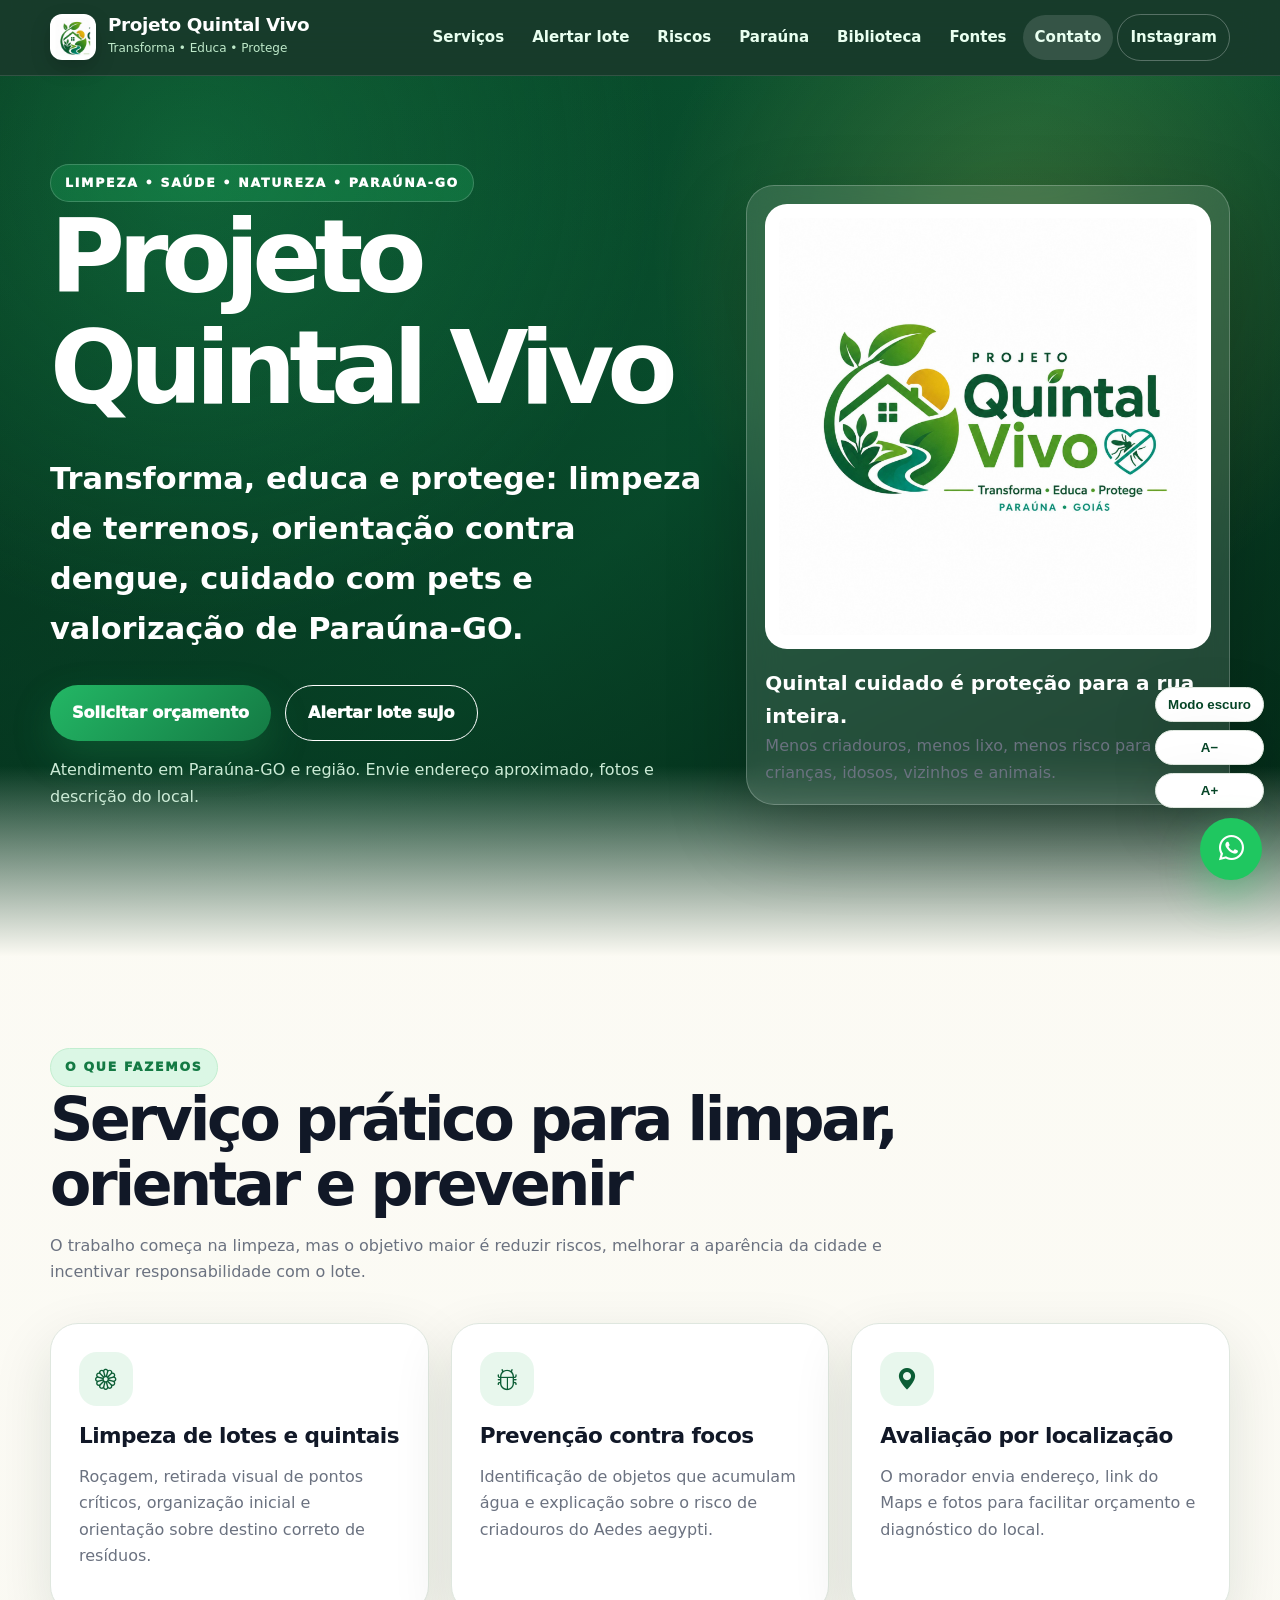
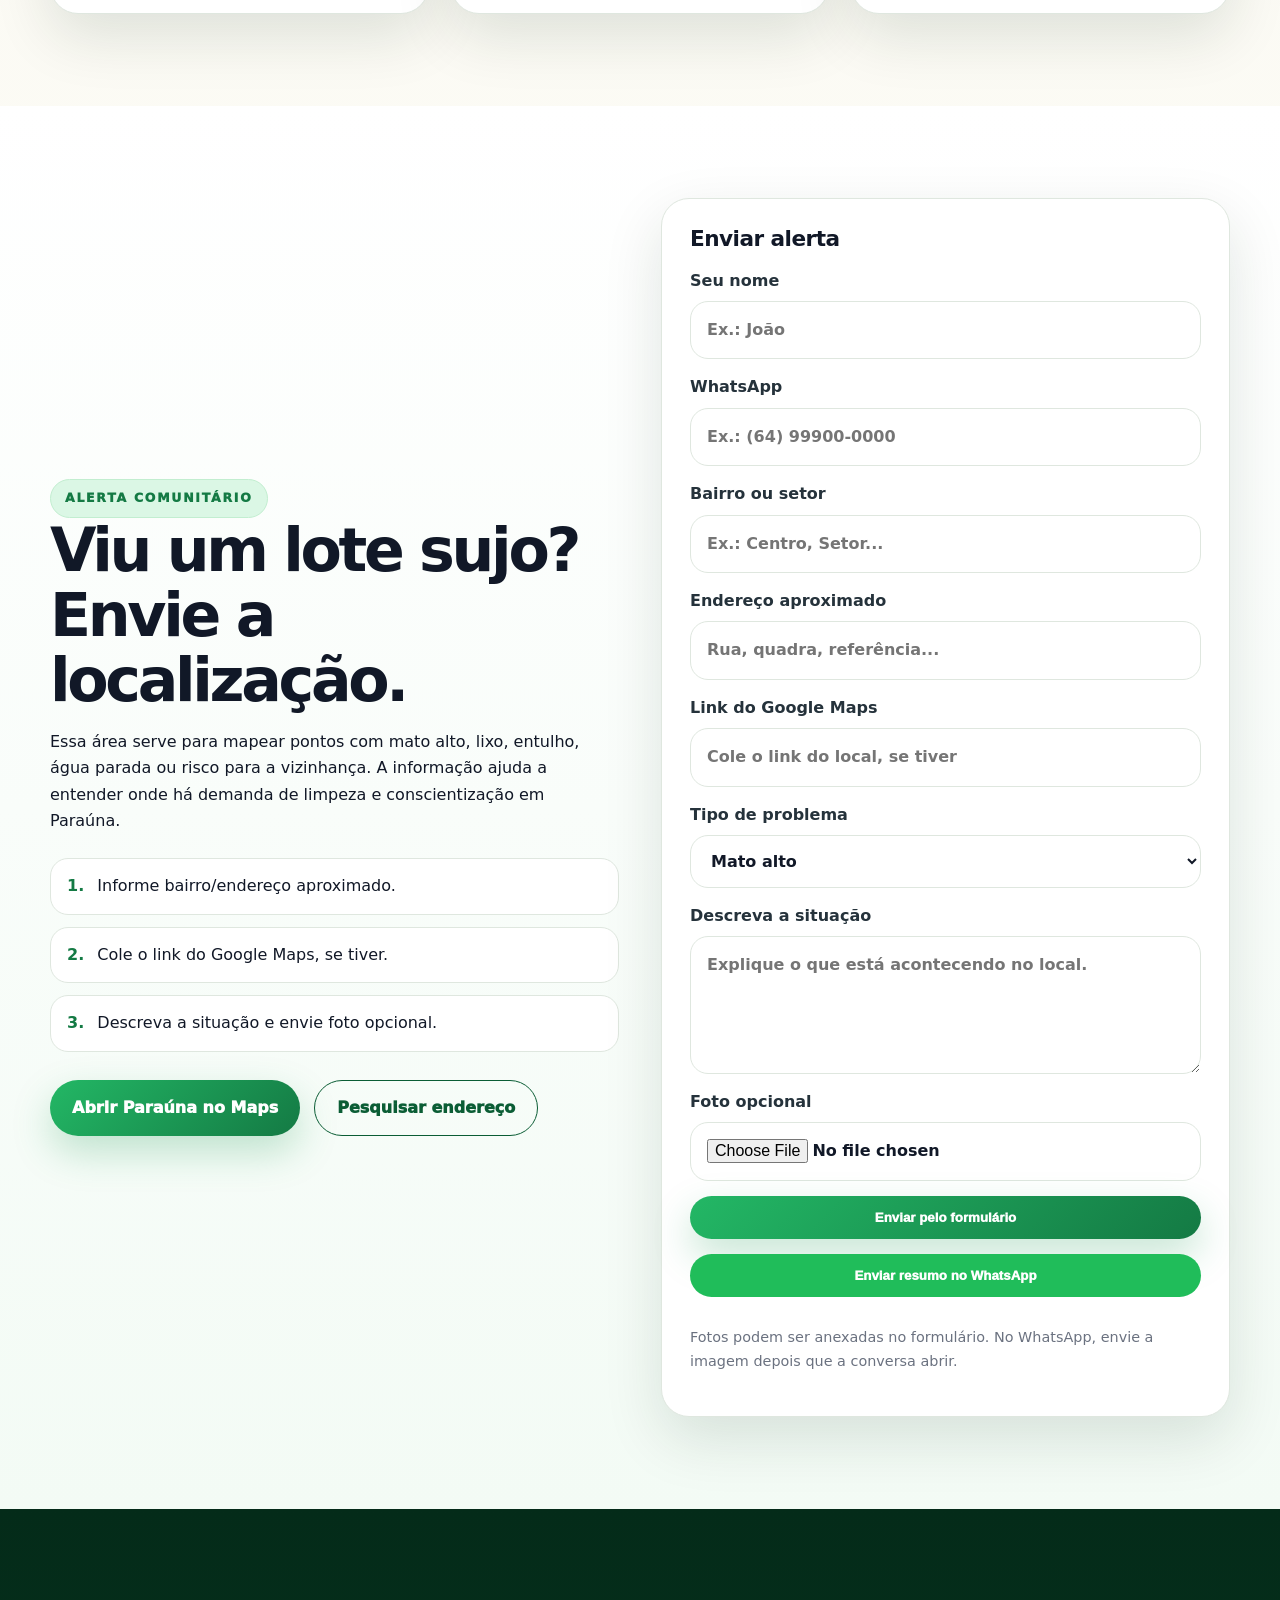
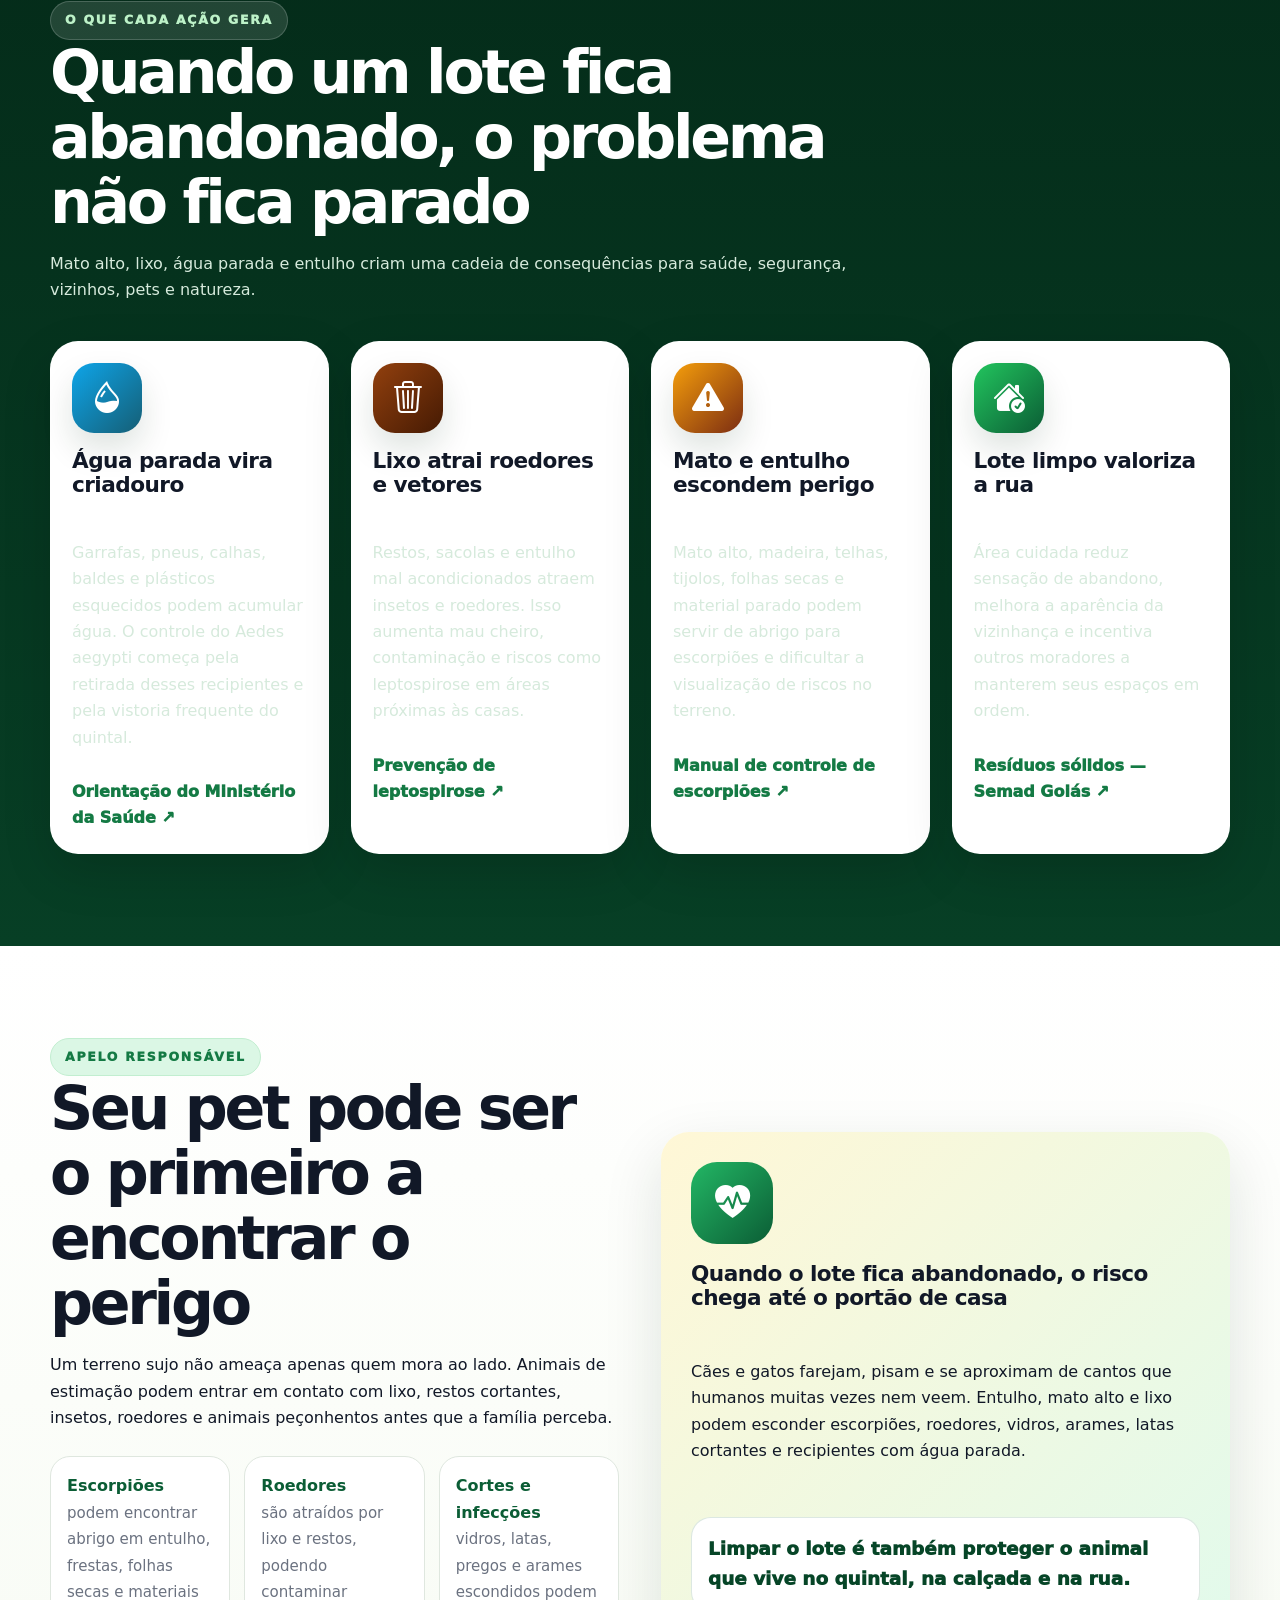
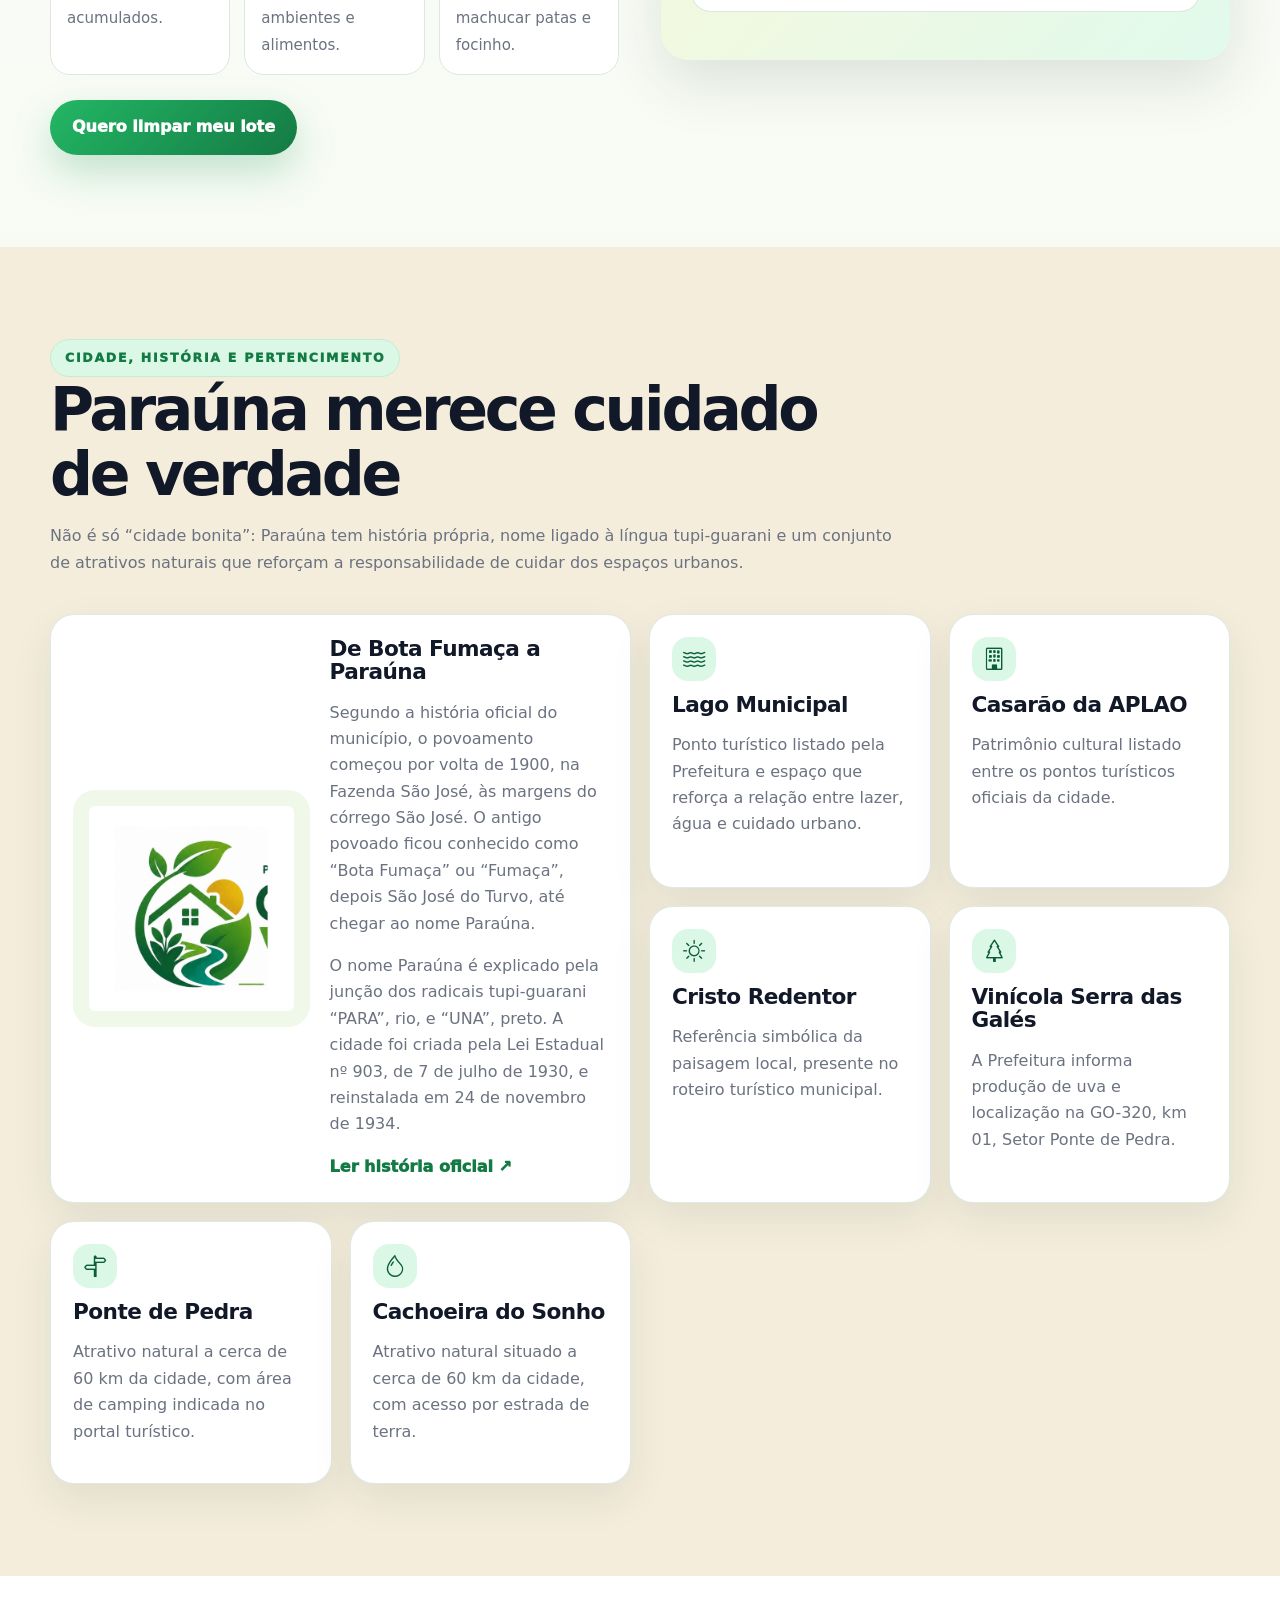
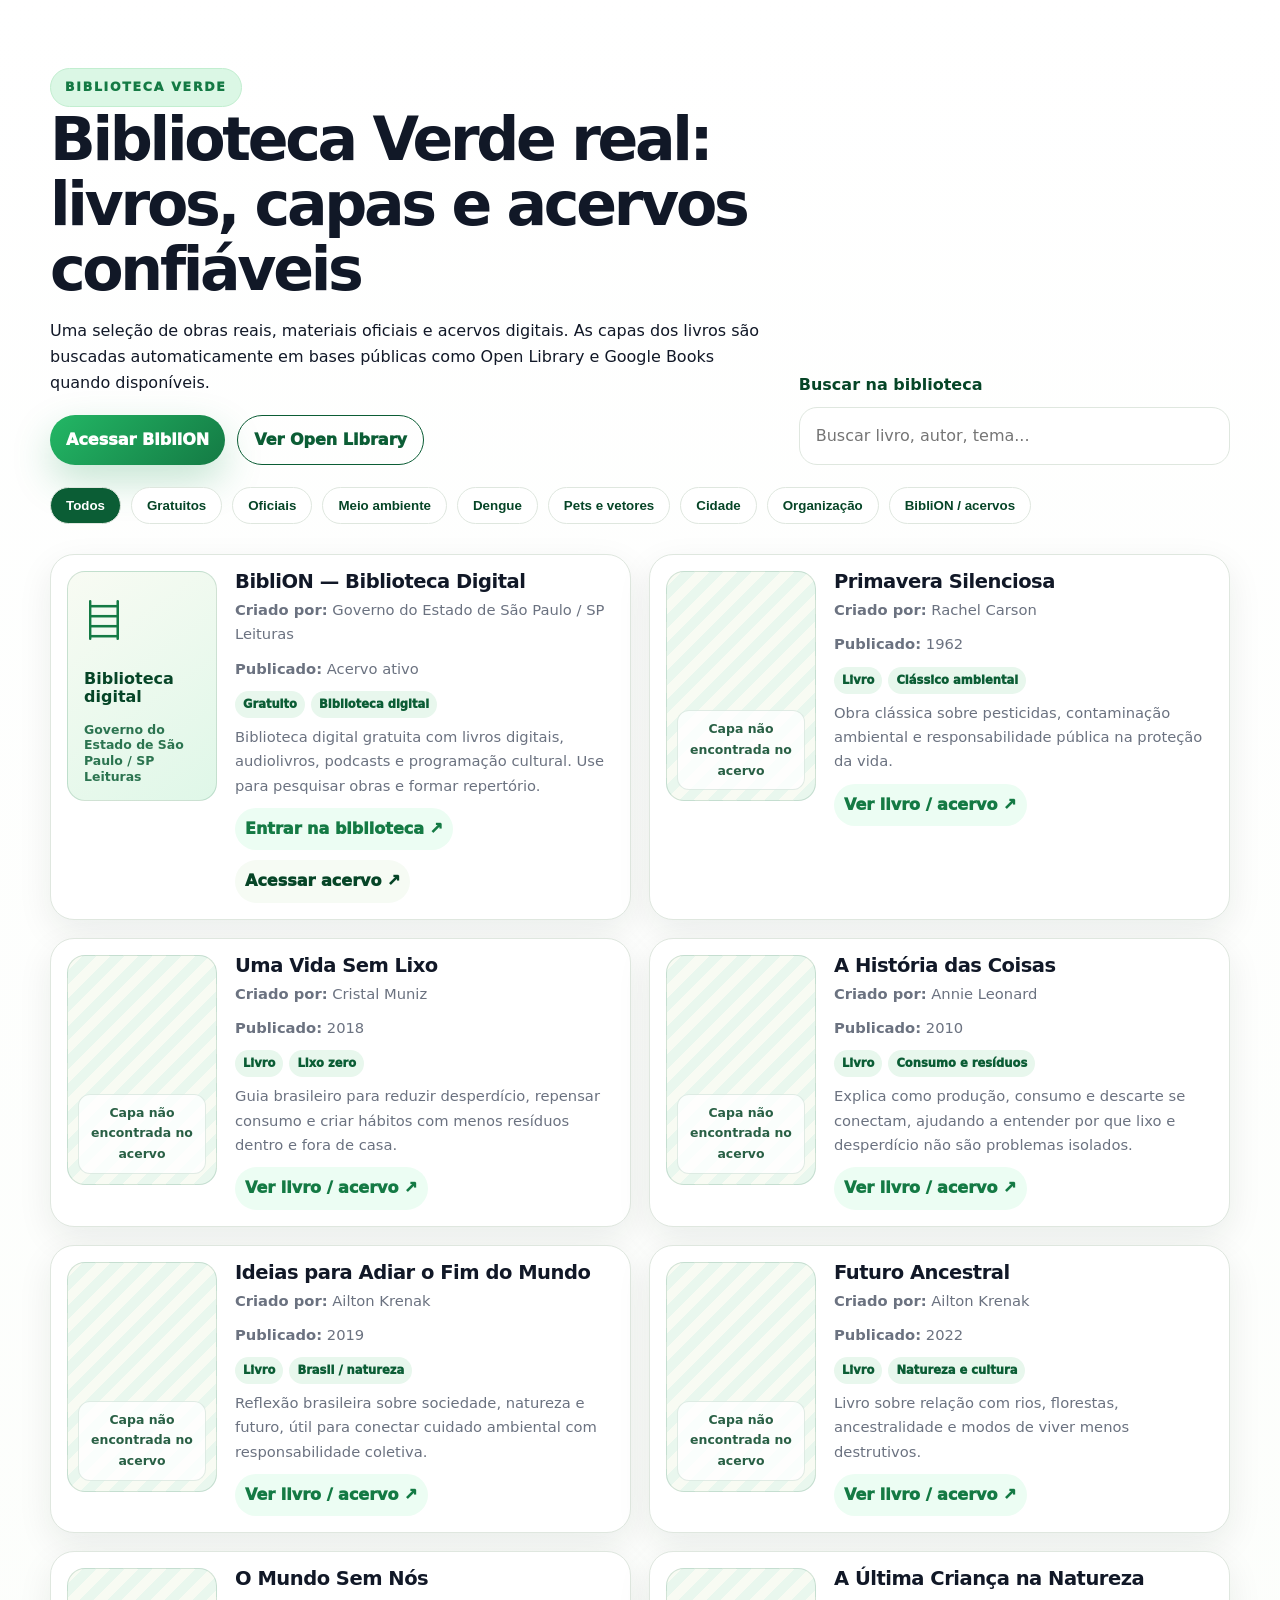
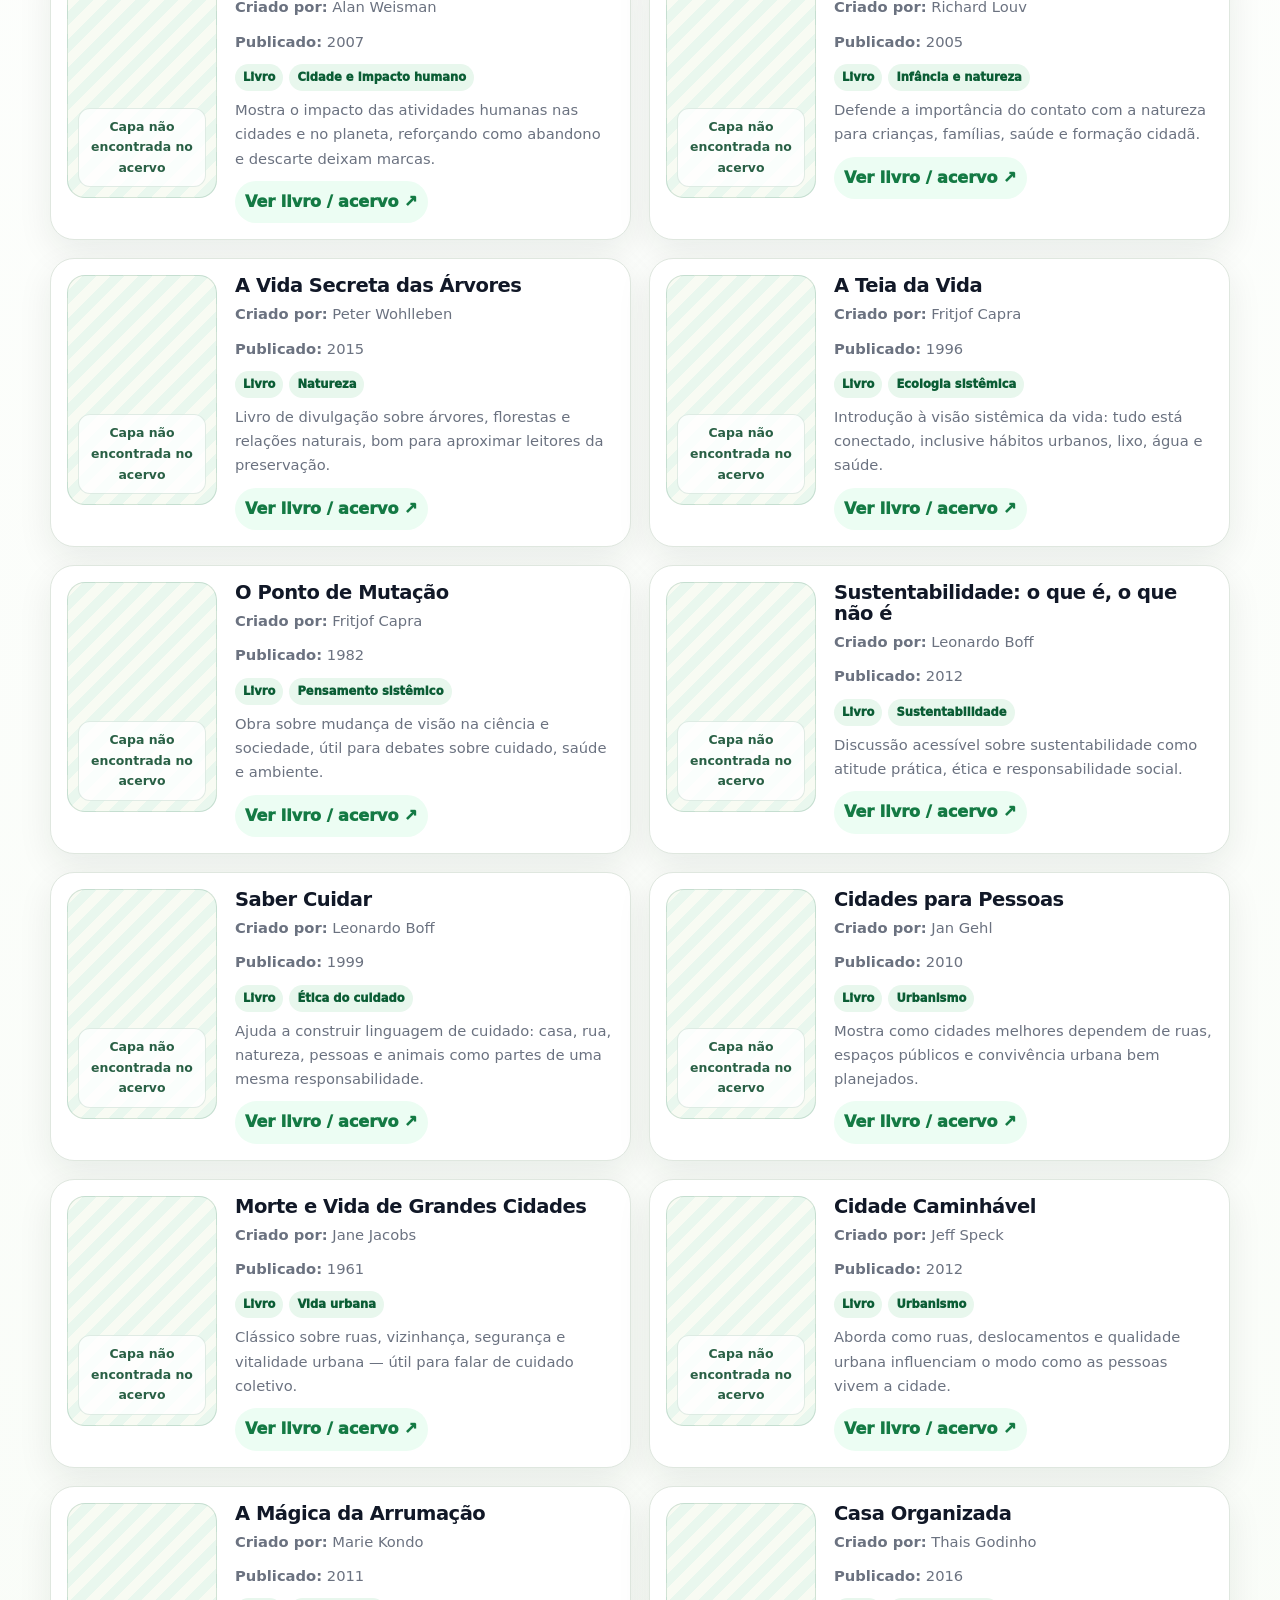
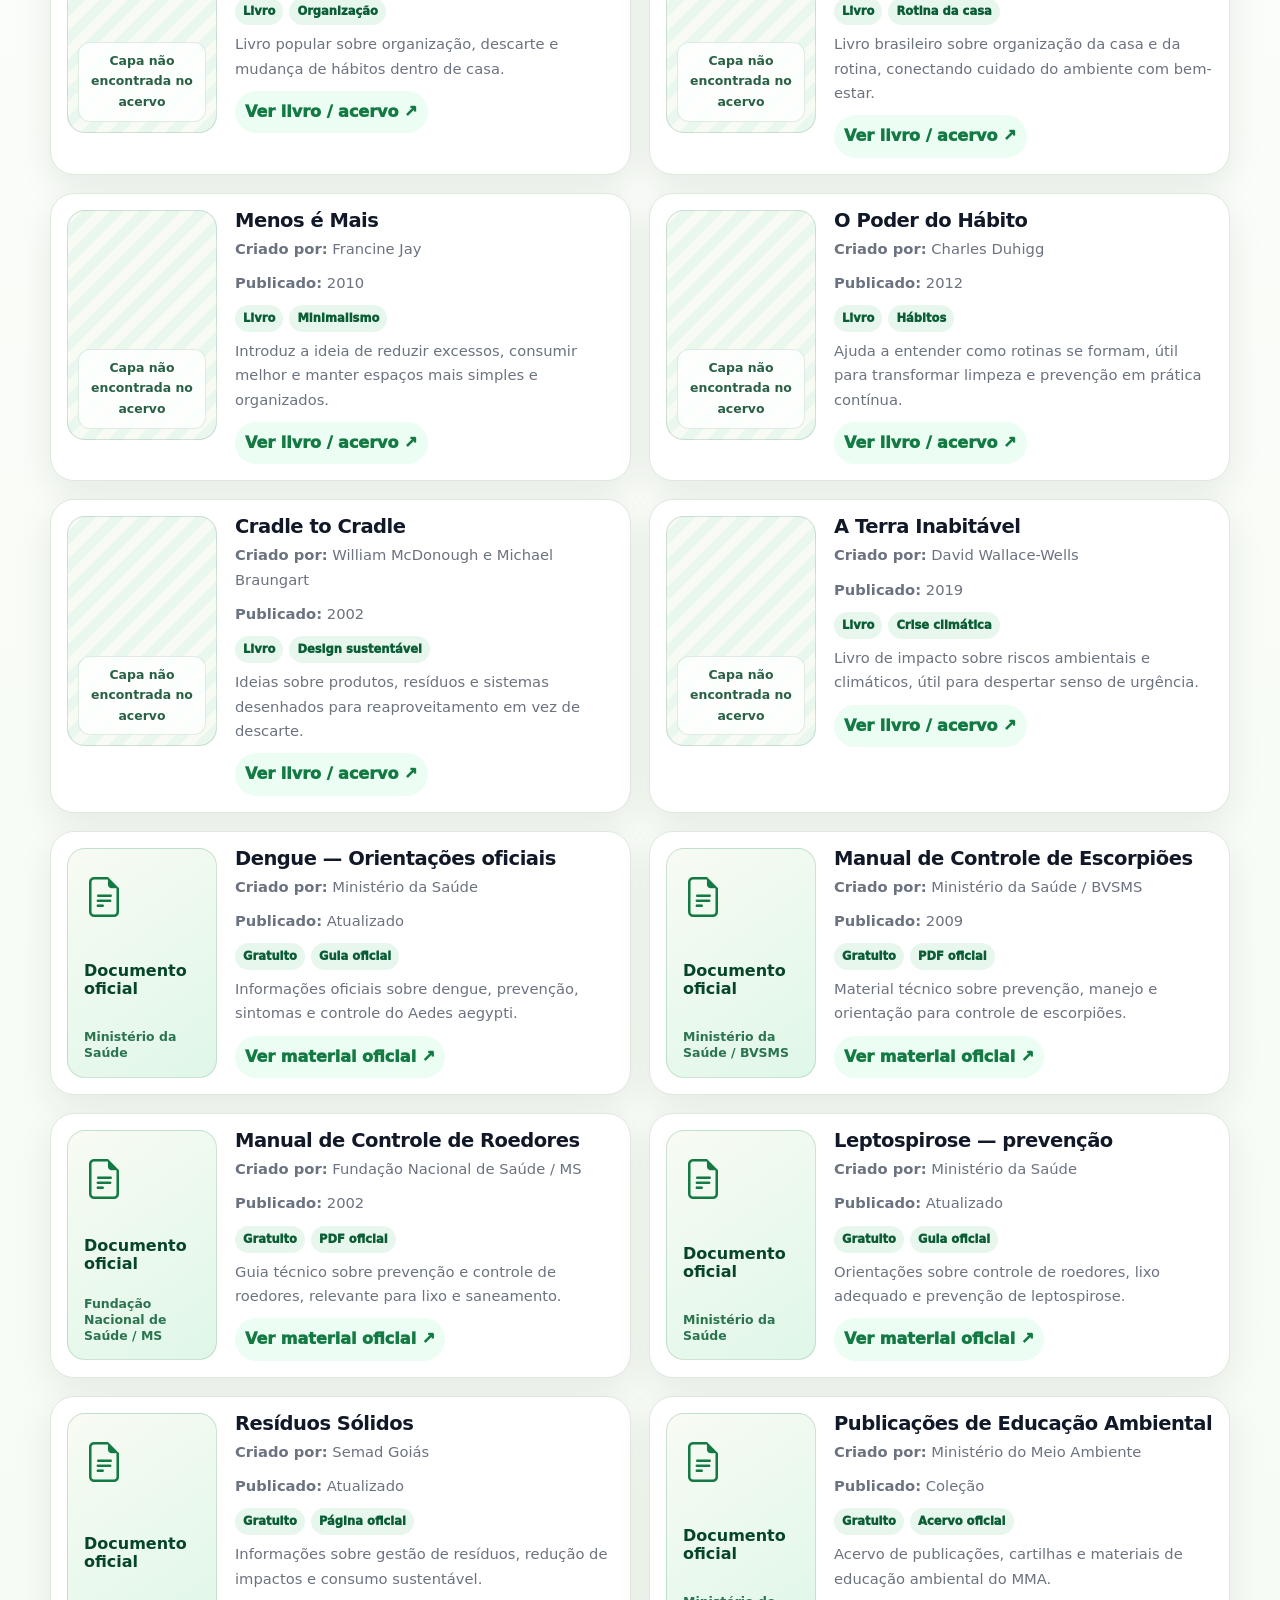
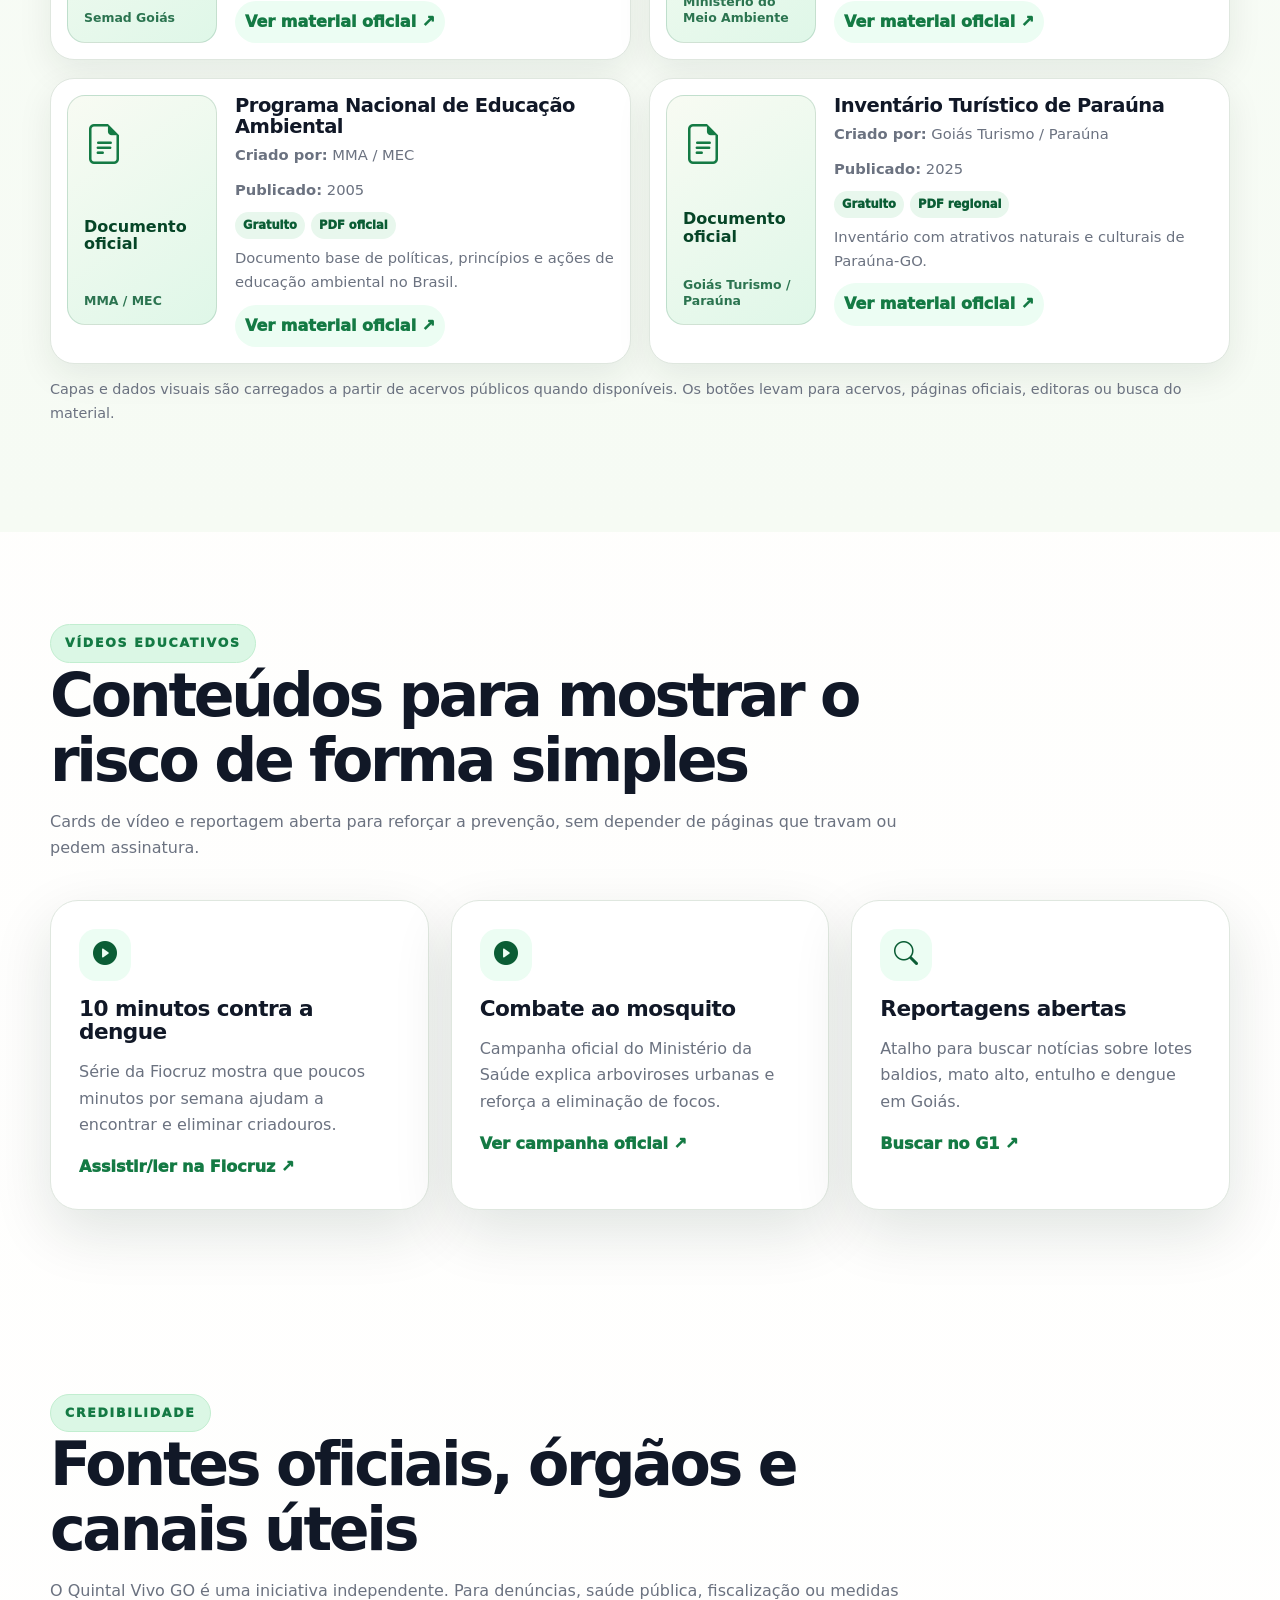
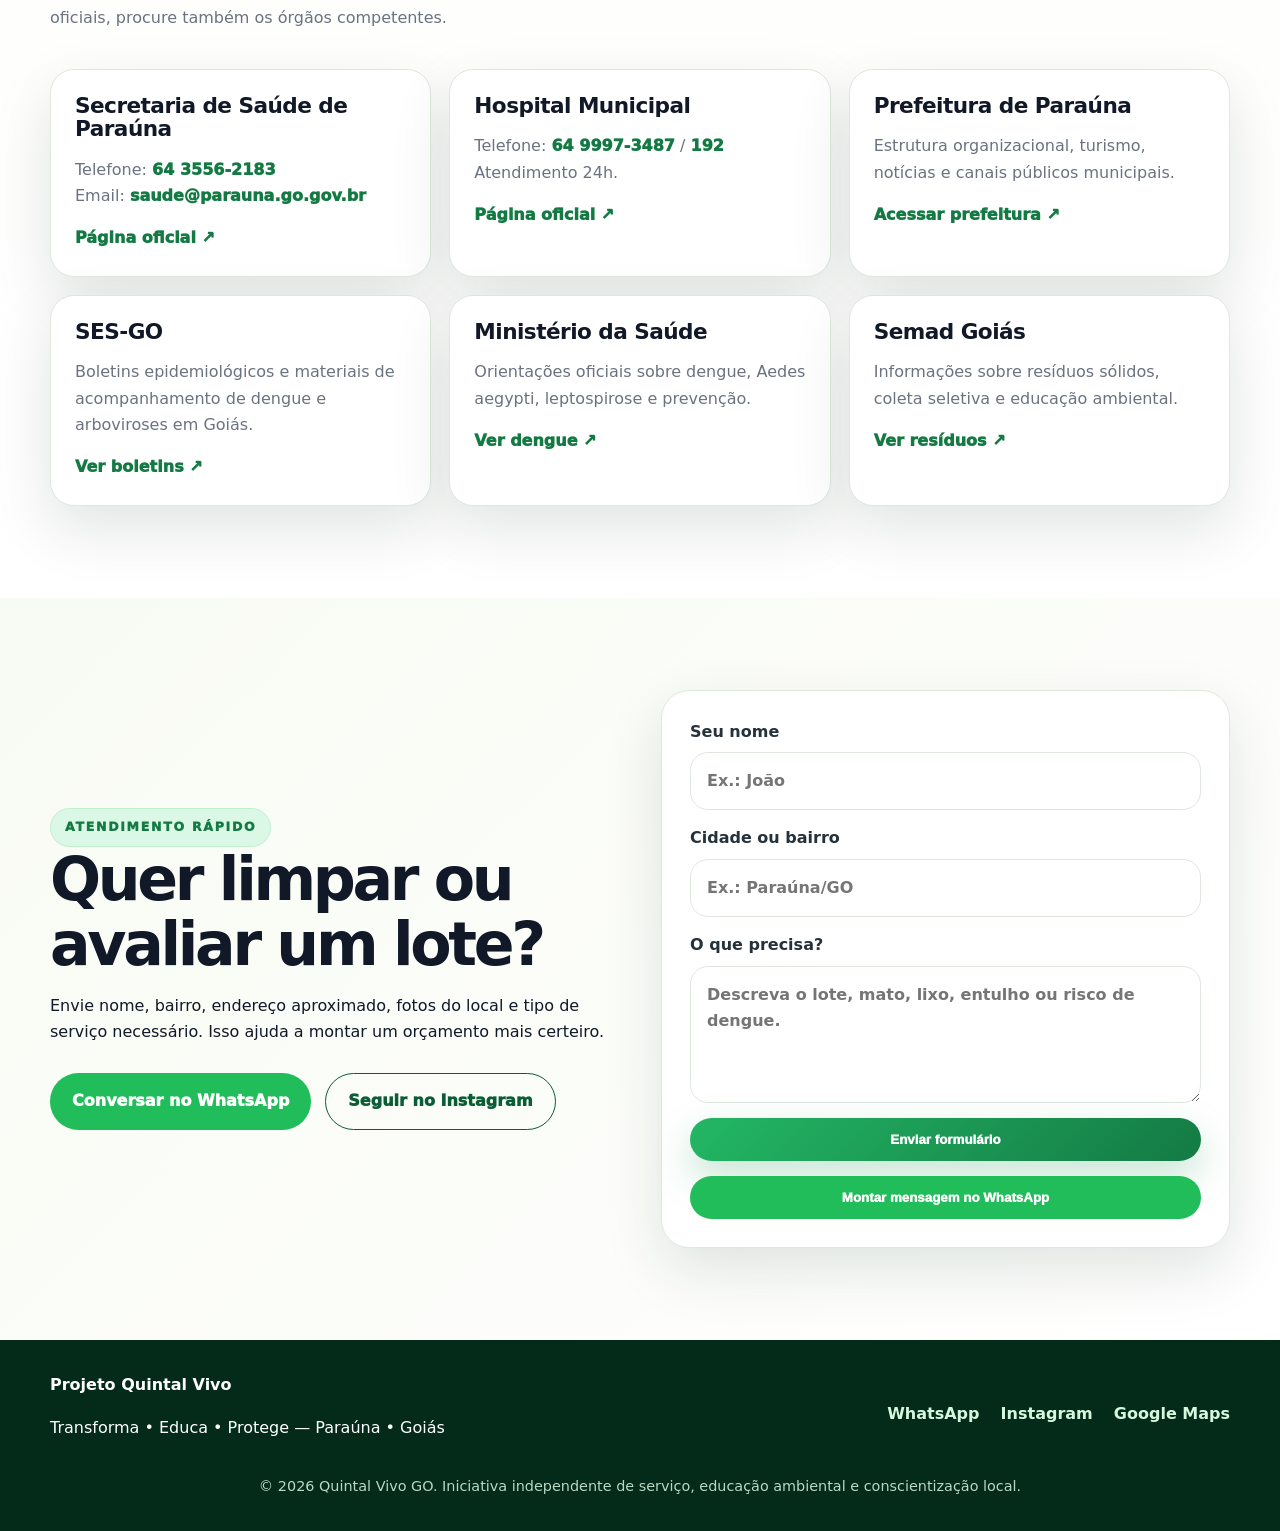
==== commit a33fab44: "Atualização v1.3.1 - biblioteca real e logo oficial" ====
--- a/index.html
+++ b/index.html
@@ -3,17 +3,18 @@
 <head>
   <meta charset="utf-8">
   <meta name="viewport" content="width=device-width, initial-scale=1">
-  <title>Quintal Vivo GO | Limpeza, saúde, natureza e conscientização em Paraúna-GO</title>
-  <meta name="description" content="Projeto Quintal Vivo GO: limpeza de lotes e quintais, alerta de lote sujo, conscientização contra dengue, cuidado com pets, meio ambiente e Paraúna-GO.">
+  <title>Projeto Quintal Vivo | Limpeza, saúde, natureza e conscientização em Paraúna-GO</title>
+  <meta name="description" content="Projeto Quintal Vivo: limpeza de lotes e quintais, alerta de lote sujo, conscientização contra dengue, cuidado com pets, meio ambiente e Paraúna-GO.">
   <meta name="theme-color" content="#0b5d35">
-  <meta property="og:title" content="Projeto Quintal Vivo GO">
-  <meta property="og:description" content="Transforma, educa e protege: serviço de limpeza e portal de conscientização ambiental para Paraúna-GO e região.">
+  <meta property="og:title" content="Projeto Quintal Vivo">
+  <meta property="og:description" content="Projeto Quintal Vivo: transforma, educa e protege com limpeza, conscientização ambiental e cuidado local em Paraúna-GO.">
   <meta property="og:image" content="/assets/img/og-quintal-vivo.png">
   <meta property="og:type" content="website">
   <link rel="icon" href="/assets/icons/favicon.svg" type="image/svg+xml">
   <link rel="alternate icon" href="/assets/icons/favicon.ico">
   <link rel="apple-touch-icon" href="/assets/icons/apple-touch-icon.png">
   <link rel="manifest" href="/manifest.json">
+  <link rel="stylesheet" href="https://cdn.jsdelivr.net/npm/bootstrap-icons@1.11.3/font/bootstrap-icons.min.css">
   <link rel="stylesheet" href="/assets/css/style.css">
 </head>
 <body>
@@ -21,10 +22,10 @@
 
   <header class="topbar" id="topo">
     <a class="brand" href="#inicio" aria-label="Ir para o início">
-      <img src="/assets/img/logo-quintal-vivo.svg" alt="Logo Quintal Vivo GO" width="46" height="46">
+      <img src="/assets/img/logo-projeto-quintal-vivo-simbolo.png" alt="Símbolo Projeto Quintal Vivo" width="46" height="46">
       <span>
-        <strong>Quintal Vivo GO</strong>
-        <small>Paraúna • Goiás</small>
+        <strong>Projeto Quintal Vivo</strong>
+        <small>Transforma • Educa • Protege</small>
       </span>
     </a>
     <button class="nav-toggle" type="button" aria-label="Abrir menu" aria-controls="menu" aria-expanded="false">☰</button>
@@ -52,8 +53,8 @@
       <div class="container hero-grid">
         <div class="hero-copy">
           <span class="eyebrow">Limpeza • Saúde • Natureza • Paraúna-GO</span>
-          <h1>Projeto Quintal Vivo GO</h1>
-          <p class="hero-lead">Transforma, educa e protege: limpeza de terrenos, orientação contra dengue, cuidado com pets e valorização da cidade.</p>
+          <h1>Projeto Quintal Vivo</h1>
+          <p class="hero-lead">Transforma, educa e protege: limpeza de terrenos, orientação contra dengue, cuidado com pets e valorização de Paraúna-GO.</p>
           <div class="hero-actions">
             <a class="btn btn-primary" href="/whatsapp">Solicitar orçamento</a>
             <a class="btn btn-outline" href="#alertar">Alertar lote sujo</a>
@@ -61,7 +62,7 @@
           <p class="microcopy">Atendimento em Paraúna-GO e região. Envie endereço aproximado, fotos e descrição do local.</p>
         </div>
         <aside class="hero-card" aria-label="Resumo do projeto">
-          <img src="/assets/img/logo-projeto-quintal-vivo-referencia.jpg" alt="Marca Projeto Quintal Vivo" loading="lazy">
+          <img src="/assets/img/logo-projeto-quintal-vivo-oficial.jpg" alt="Marca oficial Projeto Quintal Vivo" loading="lazy">
           <div>
             <strong>Quintal cuidado é proteção para a rua inteira.</strong>
             <span>Menos criadouros, menos lixo, menos risco para crianças, idosos, vizinhos e animais.</span>
@@ -79,17 +80,17 @@
         </div>
         <div class="cards three">
           <article class="card service-card">
-            <span class="icon-badge">🌿</span>
+            <span class="icon-badge"><i class="bi bi-flower1" aria-hidden="true"></i></span>
             <h3>Limpeza de lotes e quintais</h3>
             <p>Roçagem, retirada visual de pontos críticos, organização inicial e orientação sobre destino correto de resíduos.</p>
           </article>
           <article class="card service-card">
-            <span class="icon-badge">🦟</span>
+            <span class="icon-badge"><i class="bi bi-bug" aria-hidden="true"></i></span>
             <h3>Prevenção contra focos</h3>
             <p>Identificação de objetos que acumulam água e explicação sobre o risco de criadouros do Aedes aegypti.</p>
           </article>
           <article class="card service-card">
-            <span class="icon-badge">📍</span>
+            <span class="icon-badge"><i class="bi bi-geo-alt-fill" aria-hidden="true"></i></span>
             <h3>Avaliação por localização</h3>
             <p>O morador envia endereço, link do Maps e fotos para facilitar orçamento e diagnóstico do local.</p>
           </article>
@@ -149,28 +150,28 @@
           <p>Mato alto, lixo, água parada e entulho criam uma cadeia de consequências para saúde, segurança, vizinhos, pets e natureza.</p>
         </div>
         <div class="risk-grid">
-          <article class="risk-card">
-            <img src="/assets/img/ilustra-agua-parada.svg" alt="Ilustração de recipiente com água parada">
+          <article class="risk-card risk-card-pro">
+            <div class="risk-icon blue"><i class="bi bi-droplet-half" aria-hidden="true"></i></div>
             <h3>Água parada vira criadouro</h3>
-            <p>Garrafas, pneus, latas, baldes, calhas e plásticos podem acumular água. A prevenção começa removendo o que segura água e mantendo a área vistoriada.</p>
+            <p>Garrafas, pneus, calhas, baldes e plásticos esquecidos podem acumular água. O controle do Aedes aegypti começa pela retirada desses recipientes e pela vistoria frequente do quintal.</p>
             <a href="https://www.gov.br/saude/pt-br/assuntos/saude-de-a-a-z/d/dengue" target="_blank" rel="noopener">Orientação do Ministério da Saúde ↗</a>
           </article>
-          <article class="risk-card">
-            <img src="/assets/img/ilustra-lixo-roedores.svg" alt="Ilustração de resíduos atraindo roedores">
+          <article class="risk-card risk-card-pro">
+            <div class="risk-icon brown"><i class="bi bi-trash3" aria-hidden="true"></i></div>
             <h3>Lixo atrai roedores e vetores</h3>
-            <p>Resíduos mal acondicionados favorecem roedores e mau cheiro. O destino adequado do lixo é parte da prevenção de riscos sanitários.</p>
+            <p>Restos, sacolas e entulho mal acondicionados atraem insetos e roedores. Isso aumenta mau cheiro, contaminação e riscos como leptospirose em áreas próximas às casas.</p>
             <a href="https://www.gov.br/saude/pt-br/assuntos/saude-de-a-a-z/l/leptospirose/prevencao" target="_blank" rel="noopener">Prevenção de leptospirose ↗</a>
           </article>
-          <article class="risk-card">
-            <img src="/assets/img/ilustra-pet-risco.svg" alt="Ilustração de pet protegido em ambiente limpo">
-            <h3>Pets também ficam expostos</h3>
-            <p>Entulho e mato alto podem esconder escorpiões, insetos e restos que machucam cães e gatos. Limpar é uma forma de proteger quem anda perto do chão.</p>
+          <article class="risk-card risk-card-pro">
+            <div class="risk-icon amber"><i class="bi bi-exclamation-triangle-fill" aria-hidden="true"></i></div>
+            <h3>Mato e entulho escondem perigo</h3>
+            <p>Mato alto, madeira, telhas, tijolos, folhas secas e material parado podem servir de abrigo para escorpiões e dificultar a visualização de riscos no terreno.</p>
             <a href="https://bvsms.saude.gov.br/bvs/publicacoes/manual_controle_escorpioes.pdf" target="_blank" rel="noopener">Manual de controle de escorpiões ↗</a>
           </article>
-          <article class="risk-card">
-            <img src="/assets/img/ilustra-lote-cuidado.svg" alt="Ilustração de lote cuidado e limpo">
+          <article class="risk-card risk-card-pro">
+            <div class="risk-icon green"><i class="bi bi-house-check-fill" aria-hidden="true"></i></div>
             <h3>Lote limpo valoriza a rua</h3>
-            <p>Área cuidada melhora a aparência, reduz sensação de abandono e incentiva outros moradores a manterem seus espaços em ordem.</p>
+            <p>Área cuidada reduz sensação de abandono, melhora a aparência da vizinhança e incentiva outros moradores a manterem seus espaços em ordem.</p>
             <a href="https://goias.gov.br/meioambiente/residuos-solidos/" target="_blank" rel="noopener">Resíduos sólidos — Semad Goiás ↗</a>
           </article>
         </div>
@@ -179,17 +180,20 @@
 
     <section class="section pets-section" id="pets">
       <div class="container split-grid reverse">
-        <div class="pet-panel">
-          <img src="/assets/img/ilustra-pets-quintal.svg" alt="Ilustração de cão e gato em quintal cuidado" loading="lazy">
+        <div class="pet-panel pet-warning">
+          <div class="pet-warning-icon"><i class="bi bi-heart-pulse-fill" aria-hidden="true"></i></div>
+          <h3>Quando o lote fica abandonado, o risco chega até o portão de casa</h3>
+          <p>Cães e gatos farejam, pisam e se aproximam de cantos que humanos muitas vezes nem veem. Entulho, mato alto e lixo podem esconder escorpiões, roedores, vidros, arames, latas cortantes e recipientes com água parada.</p>
+          <p class="pet-callout">Limpar o lote é também proteger o animal que vive no quintal, na calçada e na rua.</p>
         </div>
         <div>
           <span class="eyebrow">Apelo responsável</span>
-          <h2>Seu pet também sente o abandono do lote</h2>
-          <p>Um terreno sujo não ameaça apenas quem mora ao lado. Cachorros e gatos podem entrar em contato com lixo, restos cortantes, insetos, roedores e animais peçonhentos.</p>
+          <h2>Seu pet pode ser o primeiro a encontrar o perigo</h2>
+          <p>Um terreno sujo não ameaça apenas quem mora ao lado. Animais de estimação podem entrar em contato com lixo, restos cortantes, insetos, roedores e animais peçonhentos antes que a família perceba.</p>
           <div class="mini-cards">
-            <div><strong>Ratos</strong><span>podem estar ligados a riscos sanitários e contaminação.</span></div>
-            <div><strong>Escorpiões</strong><span>podem encontrar abrigo em entulho, frestas e materiais parados.</span></div>
-            <div><strong>Água parada</strong><span>favorece mosquito transmissor de dengue, zika e chikungunya.</span></div>
+            <div><strong>Escorpiões</strong><span>podem encontrar abrigo em entulho, frestas, folhas secas e materiais acumulados.</span></div>
+            <div><strong>Roedores</strong><span>são atraídos por lixo e restos, podendo contaminar ambientes e alimentos.</span></div>
+            <div><strong>Cortes e infecções</strong><span>vidros, latas, pregos e arames escondidos podem machucar patas e focinho.</span></div>
           </div>
           <a class="btn btn-primary" href="#contato">Quero limpar meu lote</a>
         </div>
@@ -199,23 +203,26 @@
     <section class="section parauna" id="parauna">
       <div class="container">
         <div class="section-heading">
-          <span class="eyebrow">Cidade e pertencimento</span>
-          <h2>Paraúna merece cuidado</h2>
-          <p>Uma cidade conhecida por belezas naturais, turismo e identidade do Cerrado também precisa de quintais, ruas e terrenos bem cuidados.</p>
+          <span class="eyebrow">Cidade, história e pertencimento</span>
+          <h2>Paraúna merece cuidado de verdade</h2>
+          <p>Não é só “cidade bonita”: Paraúna tem história própria, nome ligado à língua tupi-guarani e um conjunto de atrativos naturais que reforçam a responsabilidade de cuidar dos espaços urbanos.</p>
         </div>
         <div class="tourism-grid">
-          <article class="tour-card featured">
-            <img src="/assets/img/ilustra-parauna.svg" alt="Ilustração de Paraúna, Cerrado e formações naturais">
+          <article class="tour-card featured history-card">
+            <img src="/assets/img/logo-projeto-quintal-vivo-simbolo.png" alt="Símbolo do Projeto Quintal Vivo em referência a Paraúna">
             <div>
-              <h3>Natureza, história e turismo local</h3>
-              <p>O inventário turístico de Paraúna destaca atrativos naturais e culturais, como Pedra Cálice, Lago de Paraúna, Vinícola Serra das Galés e Cristo de Paraúna.</p>
-              <a href="https://www.parauna.go.gov.br/turista" target="_blank" rel="noopener">Ver pontos turísticos oficiais ↗</a>
+              <h3>De Bota Fumaça a Paraúna</h3>
+              <p>Segundo a história oficial do município, o povoamento começou por volta de 1900, na Fazenda São José, às margens do córrego São José. O antigo povoado ficou conhecido como “Bota Fumaça” ou “Fumaça”, depois São José do Turvo, até chegar ao nome Paraúna.</p>
+              <p>O nome Paraúna é explicado pela junção dos radicais tupi-guarani “PARA”, rio, e “UNA”, preto. A cidade foi criada pela Lei Estadual nº 903, de 7 de julho de 1930, e reinstalada em 24 de novembro de 1934.</p>
+              <a href="https://www.parauna.go.gov.br/pagina/150-historia-da-cidade" target="_blank" rel="noopener">Ler história oficial ↗</a>
             </div>
           </article>
-          <article class="tour-card"><h3>Pedra Cálice</h3><p>Cartão-postal natural associado à Serra das Galés e à paisagem do Cerrado.</p></article>
-          <article class="tour-card"><h3>Lago Municipal</h3><p>Área de convivência e lazer que reforça a relação da cidade com espaços limpos e bem cuidados.</p></article>
-          <article class="tour-card"><h3>Vinícola Serra das Galés</h3><p>Referência turística e produtiva em Paraúna, ligada à força do Cerrado goiano.</p></article>
-          <article class="tour-card"><h3>Cristo de Paraúna</h3><p>Ponto simbólico da paisagem local e da identidade da cidade.</p></article>
+          <article class="tour-card"><i class="bi bi-water"></i><h3>Lago Municipal</h3><p>Ponto turístico listado pela Prefeitura e espaço que reforça a relação entre lazer, água e cuidado urbano.</p></article>
+          <article class="tour-card"><i class="bi bi-building"></i><h3>Casarão da APLAO</h3><p>Patrimônio cultural listado entre os pontos turísticos oficiais da cidade.</p></article>
+          <article class="tour-card"><i class="bi bi-brightness-high"></i><h3>Cristo Redentor</h3><p>Referência simbólica da paisagem local, presente no roteiro turístico municipal.</p></article>
+          <article class="tour-card"><i class="bi bi-tree"></i><h3>Vinícola Serra das Galés</h3><p>A Prefeitura informa produção de uva e localização na GO-320, km 01, Setor Ponte de Pedra.</p></article>
+          <article class="tour-card"><i class="bi bi-signpost-split"></i><h3>Ponte de Pedra</h3><p>Atrativo natural a cerca de 60 km da cidade, com área de camping indicada no portal turístico.</p></article>
+          <article class="tour-card"><i class="bi bi-droplet"></i><h3>Cachoeira do Sonho</h3><p>Atrativo natural situado a cerca de 60 km da cidade, com acesso por estrada de terra.</p></article>
         </div>
       </div>
     </section>
@@ -225,8 +232,12 @@
         <div class="library-head">
           <div>
             <span class="eyebrow">Biblioteca Verde</span>
-            <h2>Livros, guias e materiais para educar, organizar e proteger</h2>
-            <p>Uma seleção ampla de livros reais e materiais oficiais para quem quer entender limpeza, saúde pública, meio ambiente, cidade, pets e hábitos de cuidado.</p>
+            <h2>Biblioteca Verde real: livros, capas e acervos confiáveis</h2>
+            <p>Uma seleção de obras reais, materiais oficiais e acervos digitais. As capas dos livros são buscadas automaticamente em bases públicas como Open Library e Google Books quando disponíveis.</p>
+            <div class="library-actions">
+              <a class="btn btn-primary" href="https://biblion.odilo.us/" target="_blank" rel="noopener">Acessar BibliON</a>
+              <a class="btn btn-outline" href="https://openlibrary.org/" target="_blank" rel="noopener">Ver Open Library</a>
+            </div>
           </div>
           <div class="library-search">
             <label for="bookSearch">Buscar na biblioteca</label>
@@ -242,9 +253,10 @@
           <button class="filter" data-filter="pets">Pets e vetores</button>
           <button class="filter" data-filter="cidade">Cidade</button>
           <button class="filter" data-filter="organizacao">Organização</button>
+          <button class="filter" data-filter="biblioteca">BibliON / acervos</button>
         </div>
         <div class="book-grid" id="bookGrid"></div>
-        <p class="library-note">Os botões levam para páginas externas oficiais, editoras, bibliotecas digitais ou busca do livro. Links comerciais podem ser adaptados futuramente para programas de parceiros.</p>
+        <p class="library-note">Capas e dados visuais são carregados a partir de acervos públicos quando disponíveis. Os botões levam para acervos, páginas oficiais, editoras ou busca do material.</p>
       </div>
     </section>
 
@@ -257,19 +269,19 @@
         </div>
         <div class="cards three">
           <article class="video-card card">
-            <span>▶</span>
+            <span><i class="bi bi-play-circle-fill" aria-hidden="true"></i></span>
             <h3>10 minutos contra a dengue</h3>
             <p>Série da Fiocruz mostra que poucos minutos por semana ajudam a encontrar e eliminar criadouros.</p>
             <a href="https://agencia.fiocruz.br/aedes-aegypti-serie-de-videos-alerta-para-importancia-da-prevencao" target="_blank" rel="noopener">Assistir/ler na Fiocruz ↗</a>
           </article>
           <article class="video-card card">
-            <span>▶</span>
+            <span><i class="bi bi-play-circle-fill" aria-hidden="true"></i></span>
             <h3>Combate ao mosquito</h3>
             <p>Campanha oficial do Ministério da Saúde explica arboviroses urbanas e reforça a eliminação de focos.</p>
             <a href="https://www.gov.br/saude/pt-br/campanhas-da-saude/2023/combate-ao-mosquito" target="_blank" rel="noopener">Ver campanha oficial ↗</a>
           </article>
           <article class="video-card card">
-            <span>🔎</span>
+            <span><i class="bi bi-search" aria-hidden="true"></i></span>
             <h3>Reportagens abertas</h3>
             <p>Atalho para buscar notícias sobre lotes baldios, mato alto, entulho e dengue em Goiás.</p>
             <a href="https://g1.globo.com/busca/?q=lote%20baldio%20dengue%20goi%C3%A1s%20mato%20alto" target="_blank" rel="noopener">Buscar no G1 ↗</a>
@@ -320,12 +332,12 @@
     </section>
   </main>
 
-  <a class="whatsapp-float" href="/whatsapp" aria-label="Chamar no WhatsApp">☘</a>
+  <a class="whatsapp-float" href="/whatsapp" aria-label="Chamar no WhatsApp"><i class="bi bi-whatsapp" aria-hidden="true"></i></a>
 
   <footer class="footer">
     <div class="container footer-grid">
       <div>
-        <strong>Quintal Vivo GO</strong>
+        <strong>Projeto Quintal Vivo</strong>
         <p>Transforma • Educa • Protege — Paraúna • Goiás</p>
       </div>
       <div>
--- a/assets/css/style.css
+++ b/assets/css/style.css
@@ -26,3 +26,66 @@
 body.dark{--cream:#071f14;--card:#0d2f1e;--ink:#edfdf2;--muted:#b8cfc0;--line:#1c4d32;--green-50:#082617;--green-100:#0c3d27;--sand:#102b1e;background:#071f14}body.dark .topbar{background:rgba(3,23,13,.94)}body.dark .card,body.dark .form-card,body.dark .info-list div,body.dark .risk-card,body.dark .tour-card,body.dark .source-card,body.dark .book-card,body.dark .mini-cards div{background:#0d2f1e;color:#edfdf2}body.dark .form-card input,body.dark .form-card textarea,body.dark .form-card select,body.dark .library-search input{background:#071f14;color:#fff;border-color:#245c3c}body.dark .btn-outline{color:#d5f7dd}body.dark .section:not(.dark-section){background:#071f14}.no-results{grid-column:1/-1;background:#fff;border:1px dashed var(--line);border-radius:24px;padding:28px;text-align:center;color:var(--muted)}body.dark .no-results{background:#0d2f1e}
 @media (max-width:980px){.nav{position:absolute;top:74px;left:16px;right:16px;display:none;flex-direction:column;align-items:stretch;background:var(--green-950);border:1px solid rgba(255,255,255,.15);border-radius:22px;padding:12px}.nav.open{display:flex}.nav-toggle{display:block}.hero-grid,.split-grid,.library-head{grid-template-columns:1fr}.cards.three,.risk-grid,.source-grid,.book-grid{grid-template-columns:1fr 1fr}.tourism-grid{grid-template-columns:1fr 1fr}.tour-card.featured{grid-column:span 2;grid-template-columns:1fr}.hero{min-height:auto}.hero-grid{padding:70px 0 120px}.reader-tools{right:12px;bottom:88px}.mini-cards{grid-template-columns:1fr}.book-card{grid-template-columns:110px 1fr}.source-grid{grid-template-columns:1fr 1fr}}
 @media (max-width:620px){.container{width:min(100% - 26px,1180px)}.topbar{padding:10px 12px}.brand strong{font-size:1.05rem}.brand small{display:none}.hero-grid{padding:46px 0 95px}.hero-card{display:none}.hero-lead{font-size:1.18rem}.section{padding:64px 0}.cards.three,.risk-grid,.source-grid,.book-grid,.tourism-grid{grid-template-columns:1fr}.tour-card.featured{grid-column:auto}.book-card{grid-template-columns:98px 1fr;padding:12px}.book-cover{min-height:150px;padding:10px}.book-cover strong{font-size:.88rem}.footer-grid{display:grid}.footer a{display:inline-block;margin:0 12px 8px 0}.reader-tools{left:12px;right:auto;bottom:88px}.reader-tools button{font-size:.85rem;padding:8px 10px}}
+
+
+/* v1.3.1 — identidade real, ícones profissionais e biblioteca com capas reais */
+.brand img{object-fit:cover;background:#fff;border-radius:12px}
+.brand strong{letter-spacing:-.02em}
+.hero-card img{width:100%;aspect-ratio:1/1;object-fit:contain;background:#fff;padding:14px}
+.icon-badge{font-size:1.35rem;color:var(--green-800)}
+.icon-badge i{line-height:1}
+
+.risk-card-pro{display:flex;flex-direction:column;gap:12px}
+.risk-card-pro h3{margin-top:4px}
+.risk-icon{width:70px;height:70px;border-radius:22px;display:grid;place-items:center;font-size:2rem;color:#fff;box-shadow:0 16px 32px rgba(4,43,25,.13)}
+.risk-icon.blue{background:linear-gradient(135deg,#0ea5e9,#155e75)}
+.risk-icon.brown{background:linear-gradient(135deg,#92400e,#451a03)}
+.risk-icon.amber{background:linear-gradient(135deg,#f59e0b,#7c2d12)}
+.risk-icon.green{background:linear-gradient(135deg,#22c55e,#0b5d35)}
+
+.pet-warning{display:grid;gap:18px;background:linear-gradient(135deg,#fff7d6,#e1faec)!important}
+.pet-warning-icon{width:82px;height:82px;border-radius:26px;display:grid;place-items:center;color:#fff;background:linear-gradient(135deg,#23b765,#0b5d35);font-size:2.2rem}
+.pet-callout{font-weight:950;color:var(--green-900);font-size:1.15rem;background:#fff;border:1px solid rgba(11,93,53,.14);border-radius:20px;padding:16px}
+
+.history-card img{max-height:260px;object-fit:contain;background:#fff;padding:16px}
+.tour-card i{display:inline-grid;place-items:center;width:44px;height:44px;border-radius:16px;background:#dbf7e5;color:var(--green-800);font-size:1.4rem;margin-bottom:12px}
+.library-actions{display:flex;gap:12px;flex-wrap:wrap;margin-top:18px}
+.library-actions .btn{padding:11px 16px}
+
+.book-grid{grid-template-columns:repeat(2,1fr)}
+.book-card{grid-template-columns:150px 1fr;align-items:start}
+.book-cover{position:relative;min-height:230px;border-radius:18px;overflow:hidden;background:#f8fbf3;color:var(--green-900);border:1px solid rgba(11,93,53,.16);box-shadow:none;padding:0}
+.real-cover{display:grid;place-items:center;background:linear-gradient(135deg,#f7fbf3,#fff)}
+.real-cover img{position:absolute;inset:0;width:100%;height:100%;object-fit:cover;opacity:0;transition:.25s ease;background:#fff}
+.real-cover img.loaded{opacity:1}
+.real-cover .cover-loading{position:absolute;inset:auto 10px 10px 10px;background:rgba(255,255,255,.92);border:1px solid rgba(11,93,53,.14);border-radius:12px;padding:8px;font-weight:900;font-size:.78rem;text-align:center;color:var(--green-900)}
+.real-cover.loaded .cover-loading{display:none}
+.real-cover.no-cover{background:repeating-linear-gradient(135deg,#f8fbf3,#f8fbf3 10px,#e9f7ee 10px,#e9f7ee 20px)}
+.official-cover{display:flex;flex-direction:column;justify-content:space-between;padding:16px;background:linear-gradient(145deg,#f8fbf3,#dff7e8);color:var(--green-900)}
+.official-cover i{font-size:2.5rem;color:var(--green-700)}
+.official-cover strong{font-size:1rem;text-transform:none;letter-spacing:0}
+.official-cover span{color:var(--green-800);font-weight:800;line-height:1.25}
+.book-info h3{font-size:1.22rem}
+.book-actions{display:flex;gap:10px;flex-wrap:wrap;margin-top:10px}
+.book-actions a{display:inline-flex;align-items:center;border-radius:999px;padding:8px 10px;background:#ecfdf3}
+.book-actions .secondary-link{background:#f6fbf4;color:var(--green-900)}
+
+.video-card span i{font-size:1.5rem}
+.whatsapp-float i{font-size:1.55rem}
+
+body.dark .pet-warning{background:linear-gradient(135deg,#102b1e,#153922)!important}
+body.dark .pet-callout, body.dark .real-cover .cover-loading{background:#071f14;color:#edfdf2;border-color:#245c3c}
+body.dark .official-cover{background:linear-gradient(145deg,#102b1e,#0d2f1e);color:#edfdf2}
+body.dark .official-cover span{color:#b8cfc0}
+body.dark .book-actions a{background:#103c28}
+
+@media (max-width:980px){
+  .book-grid{grid-template-columns:1fr}
+  .book-card{grid-template-columns:140px 1fr}
+}
+@media (max-width:620px){
+  .book-card{grid-template-columns:112px 1fr}
+  .book-cover{min-height:174px}
+  .hero-card img{padding:8px}
+  .pet-warning-icon,.risk-icon{width:58px;height:58px;border-radius:18px;font-size:1.65rem}
+}
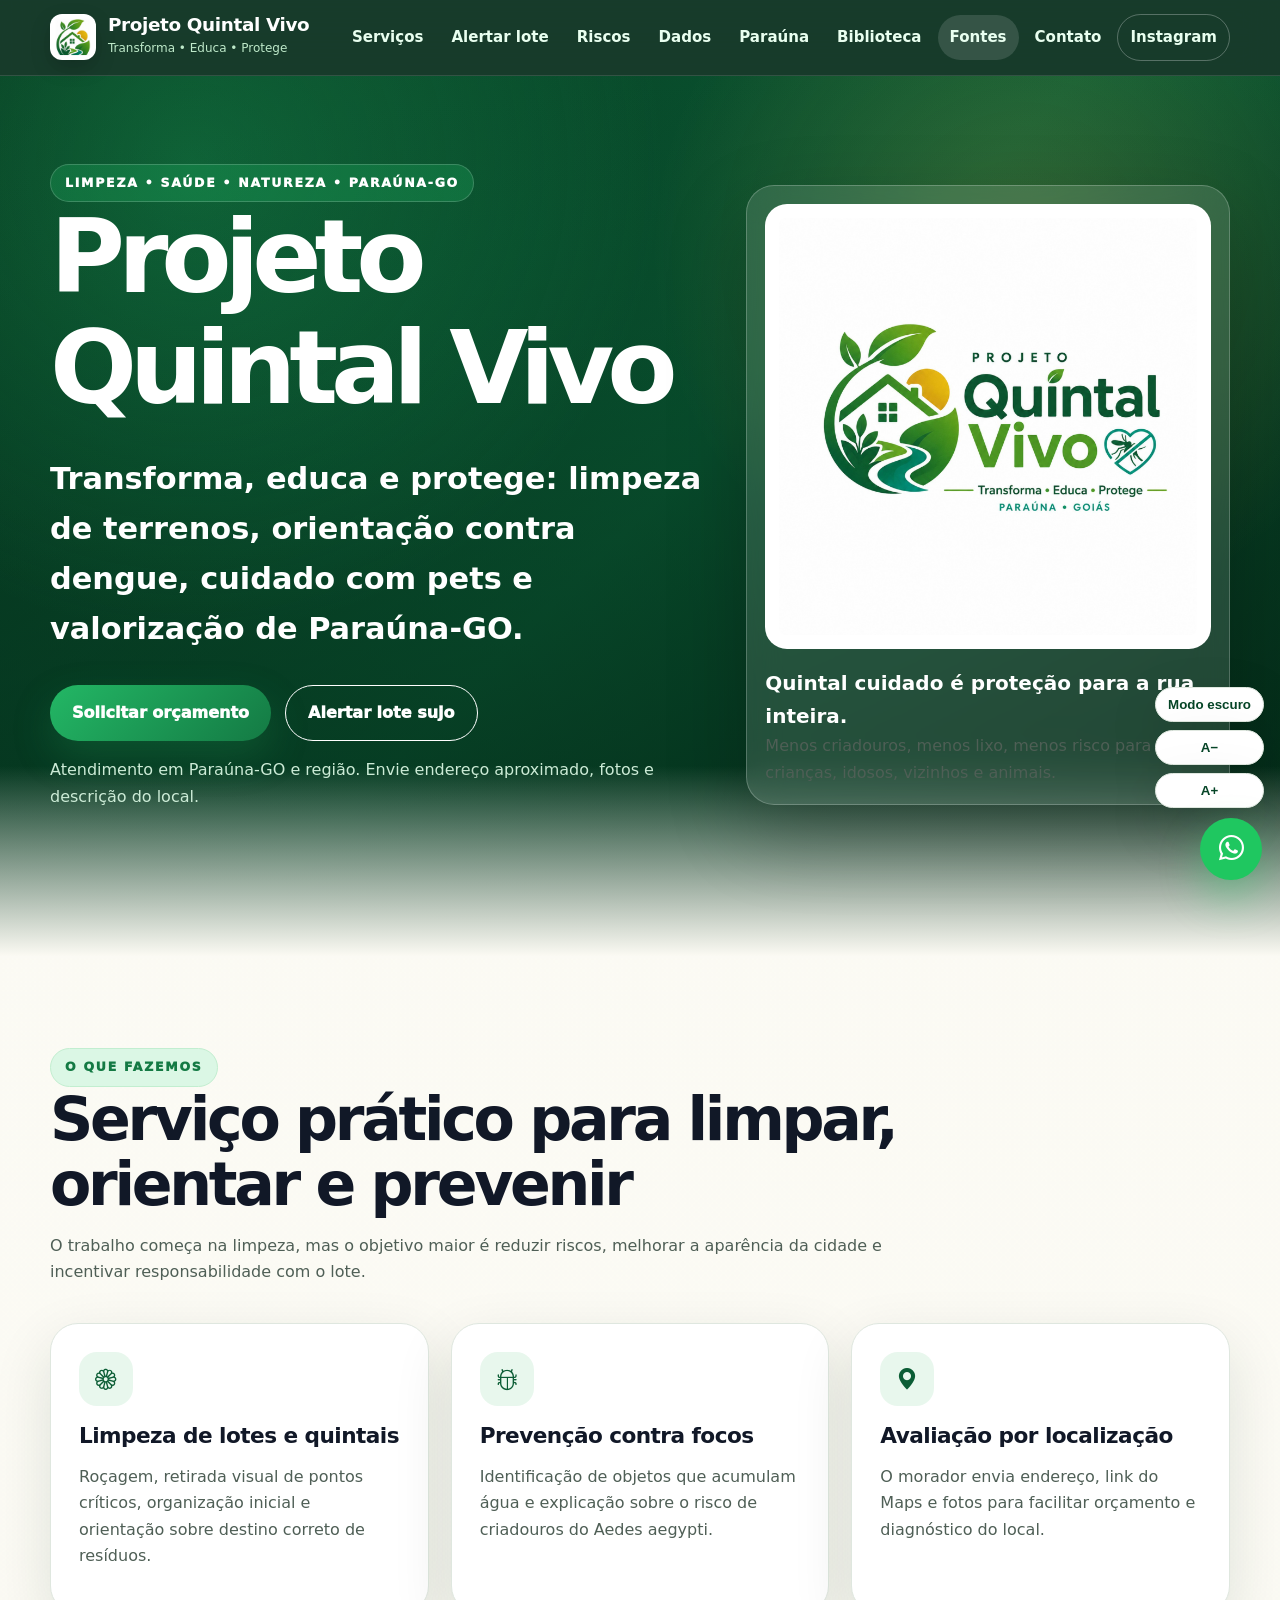
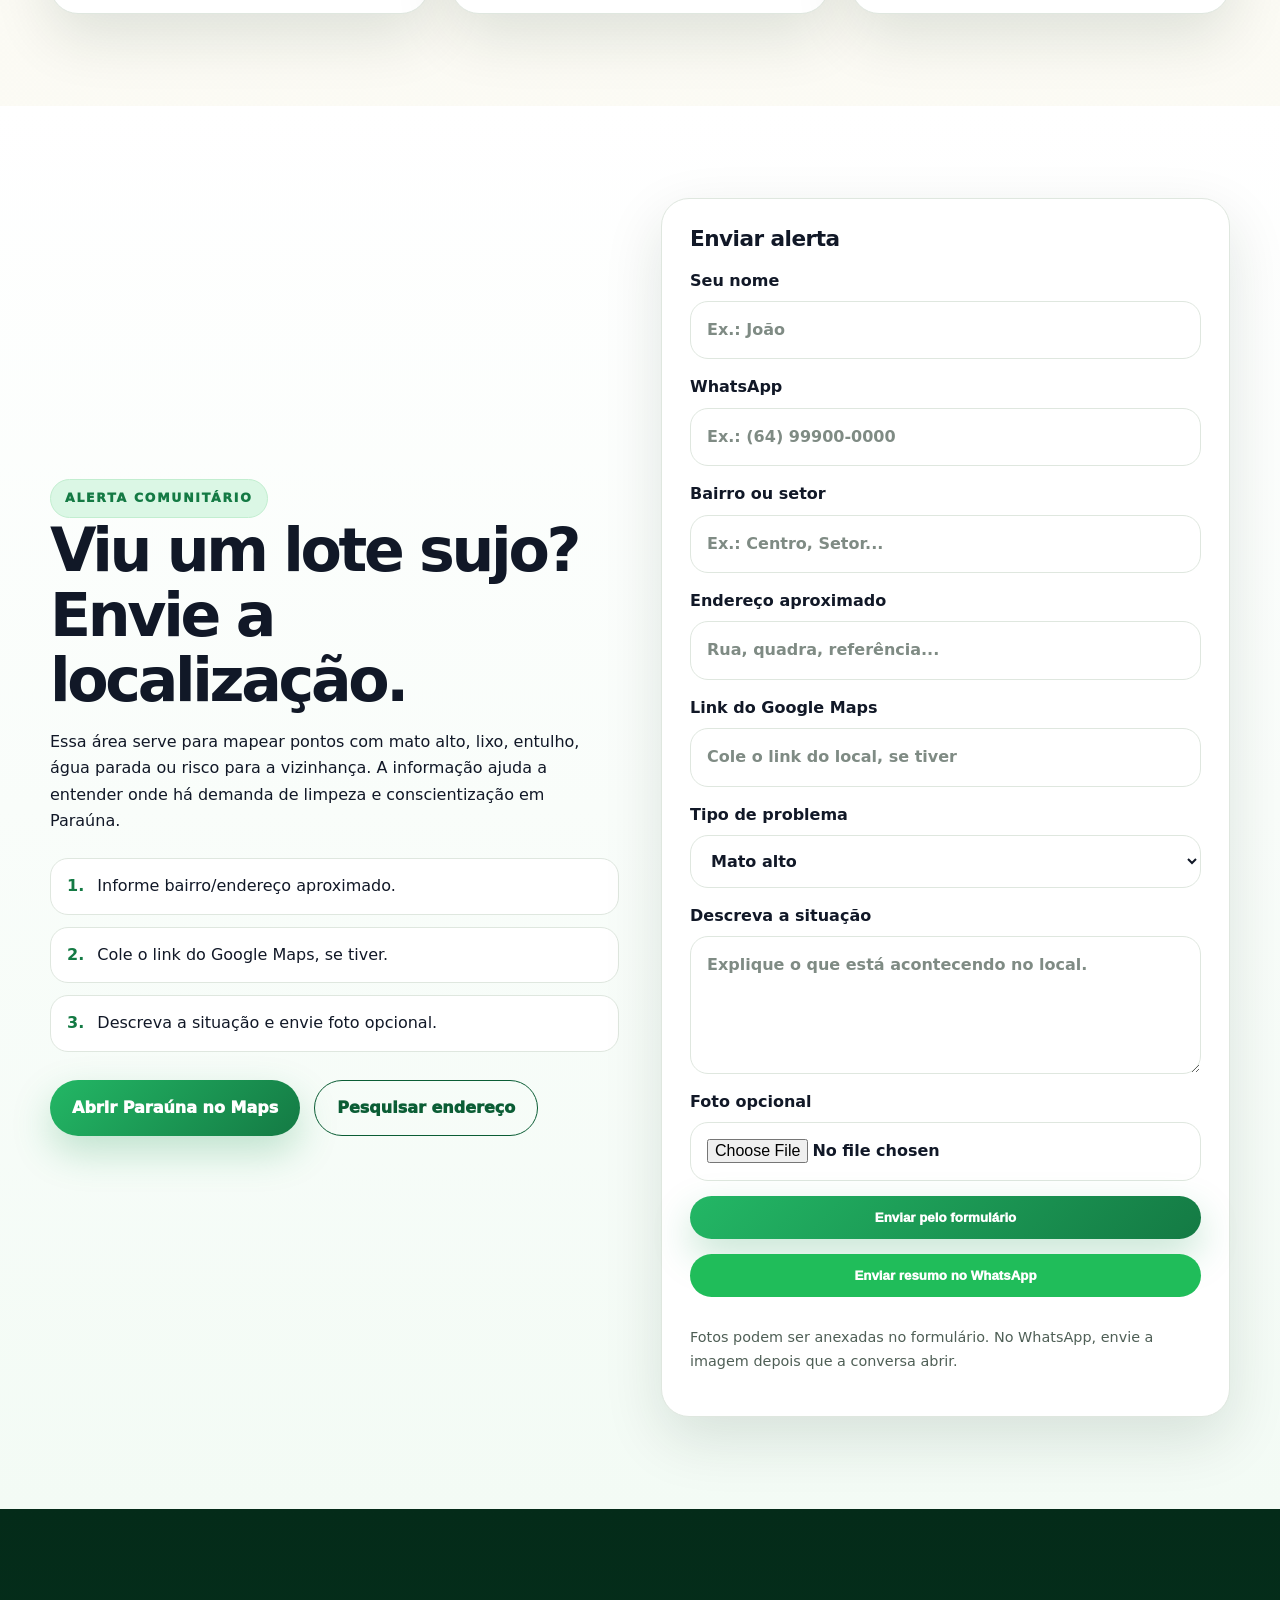
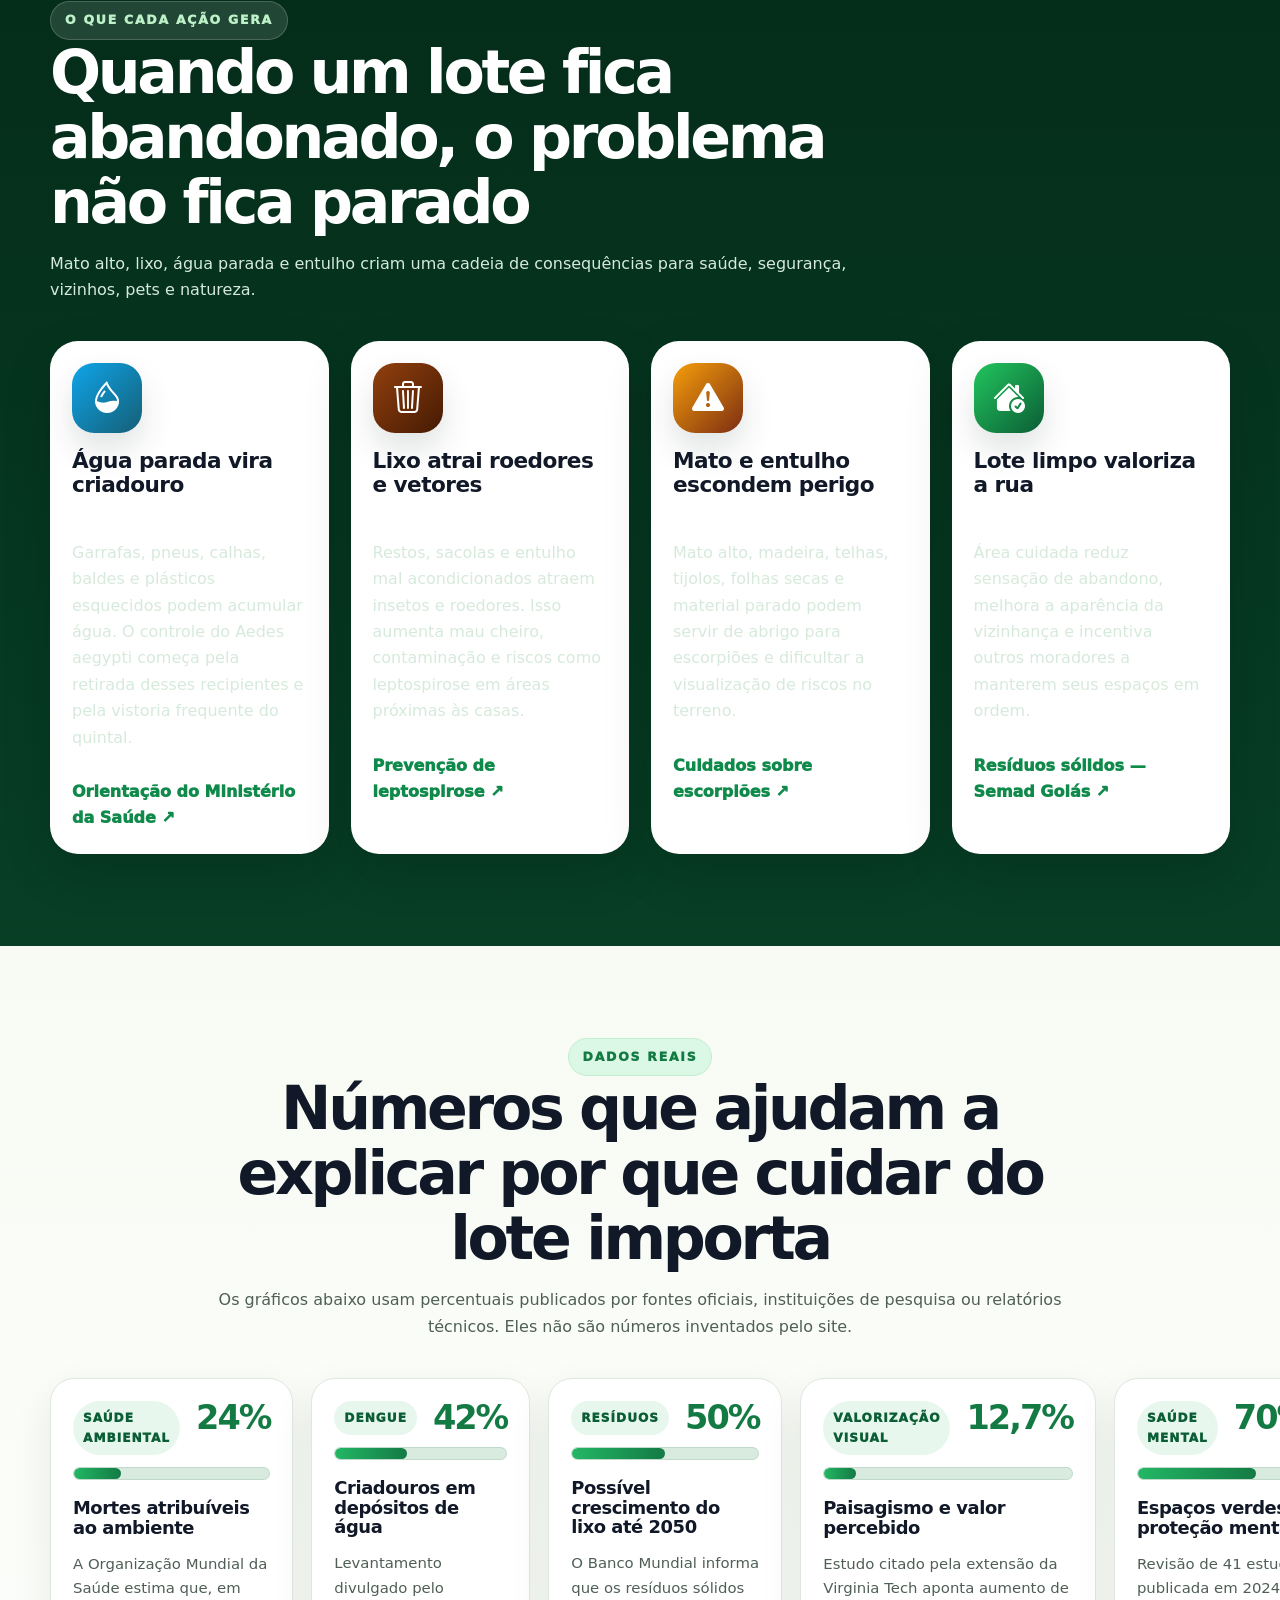
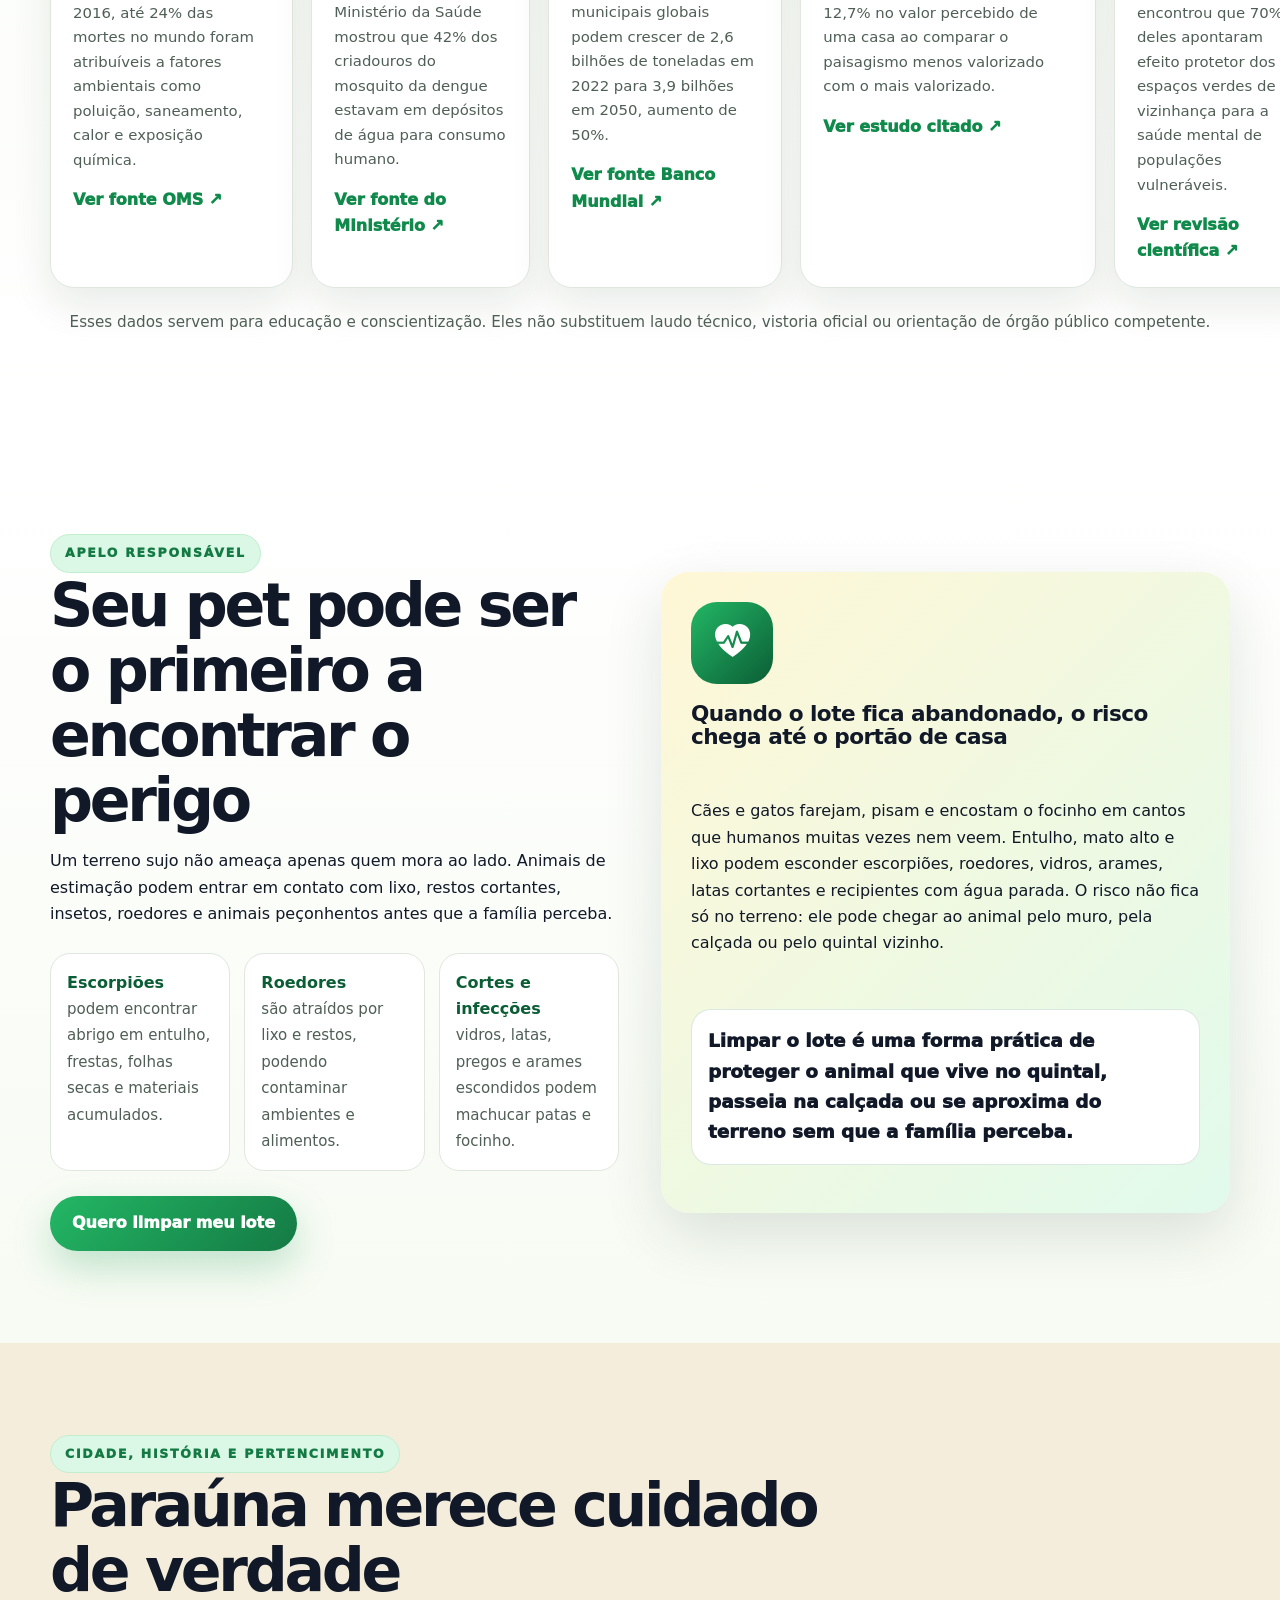
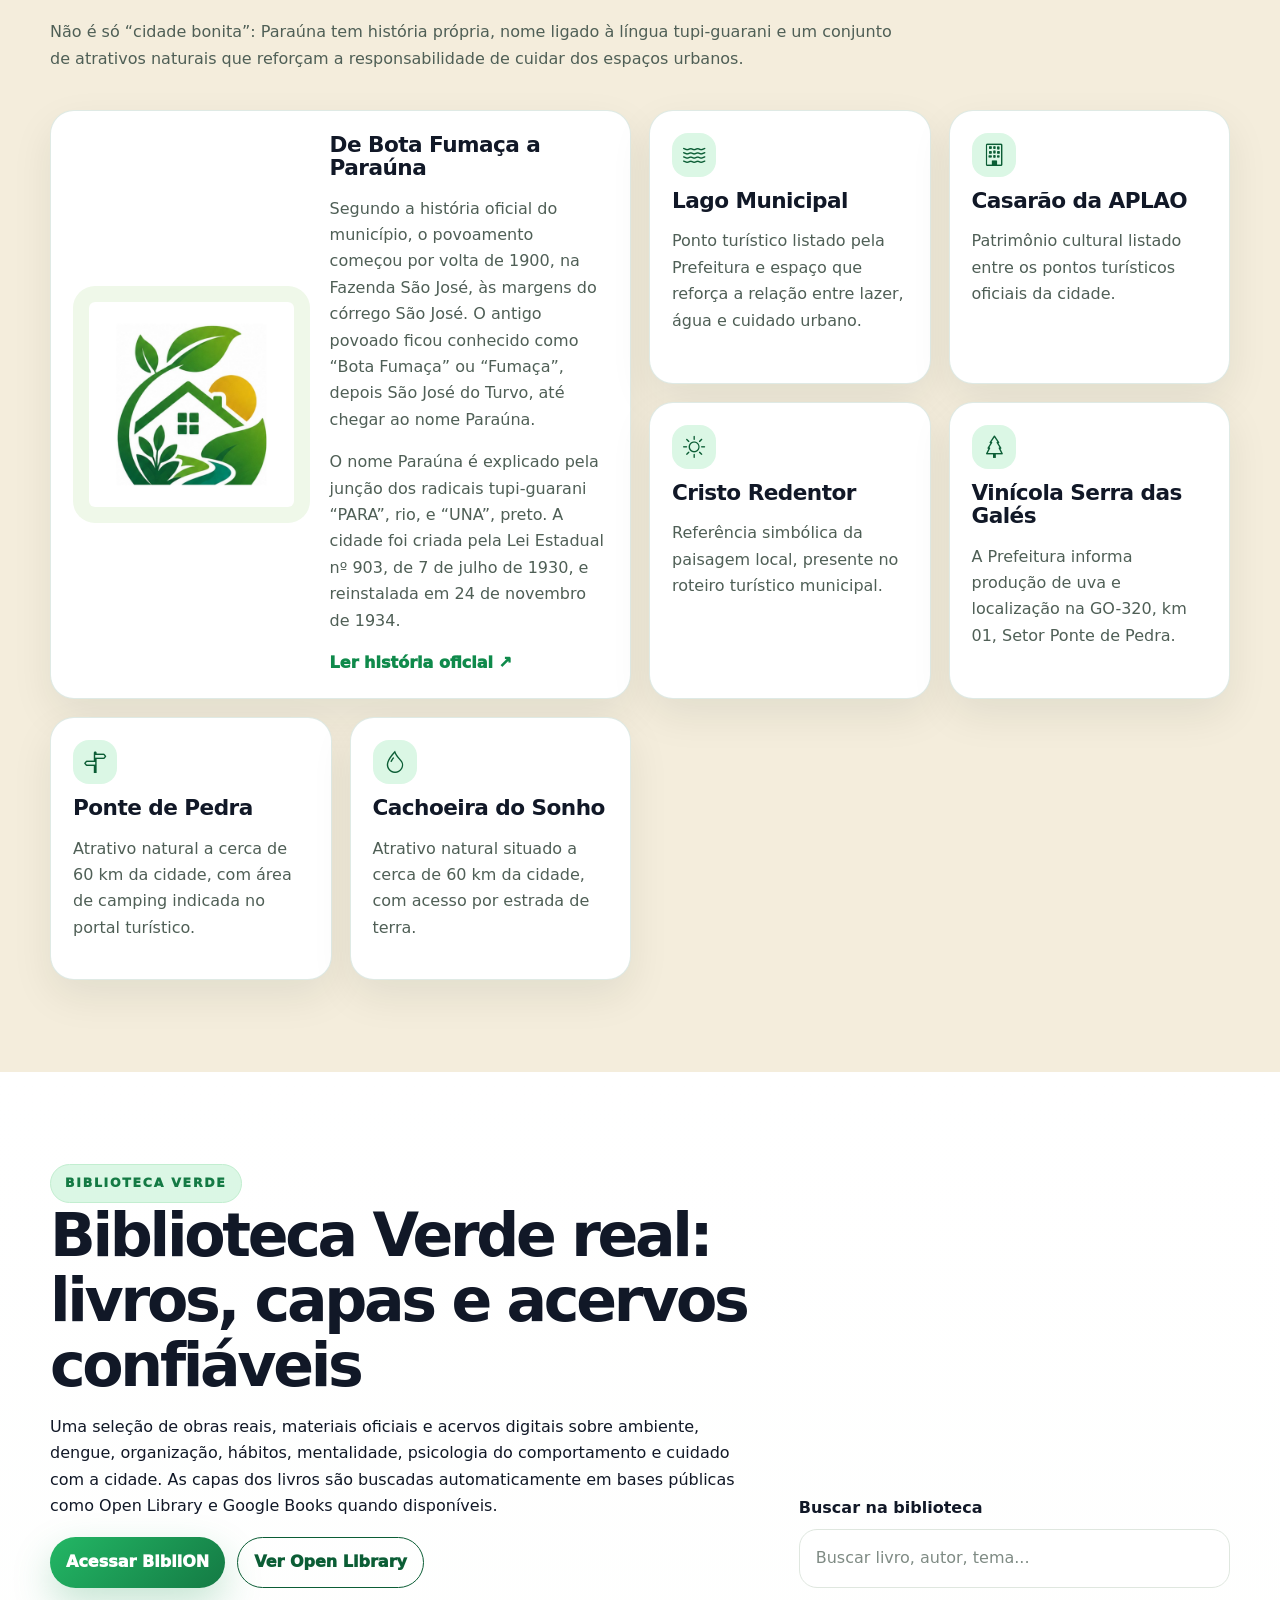
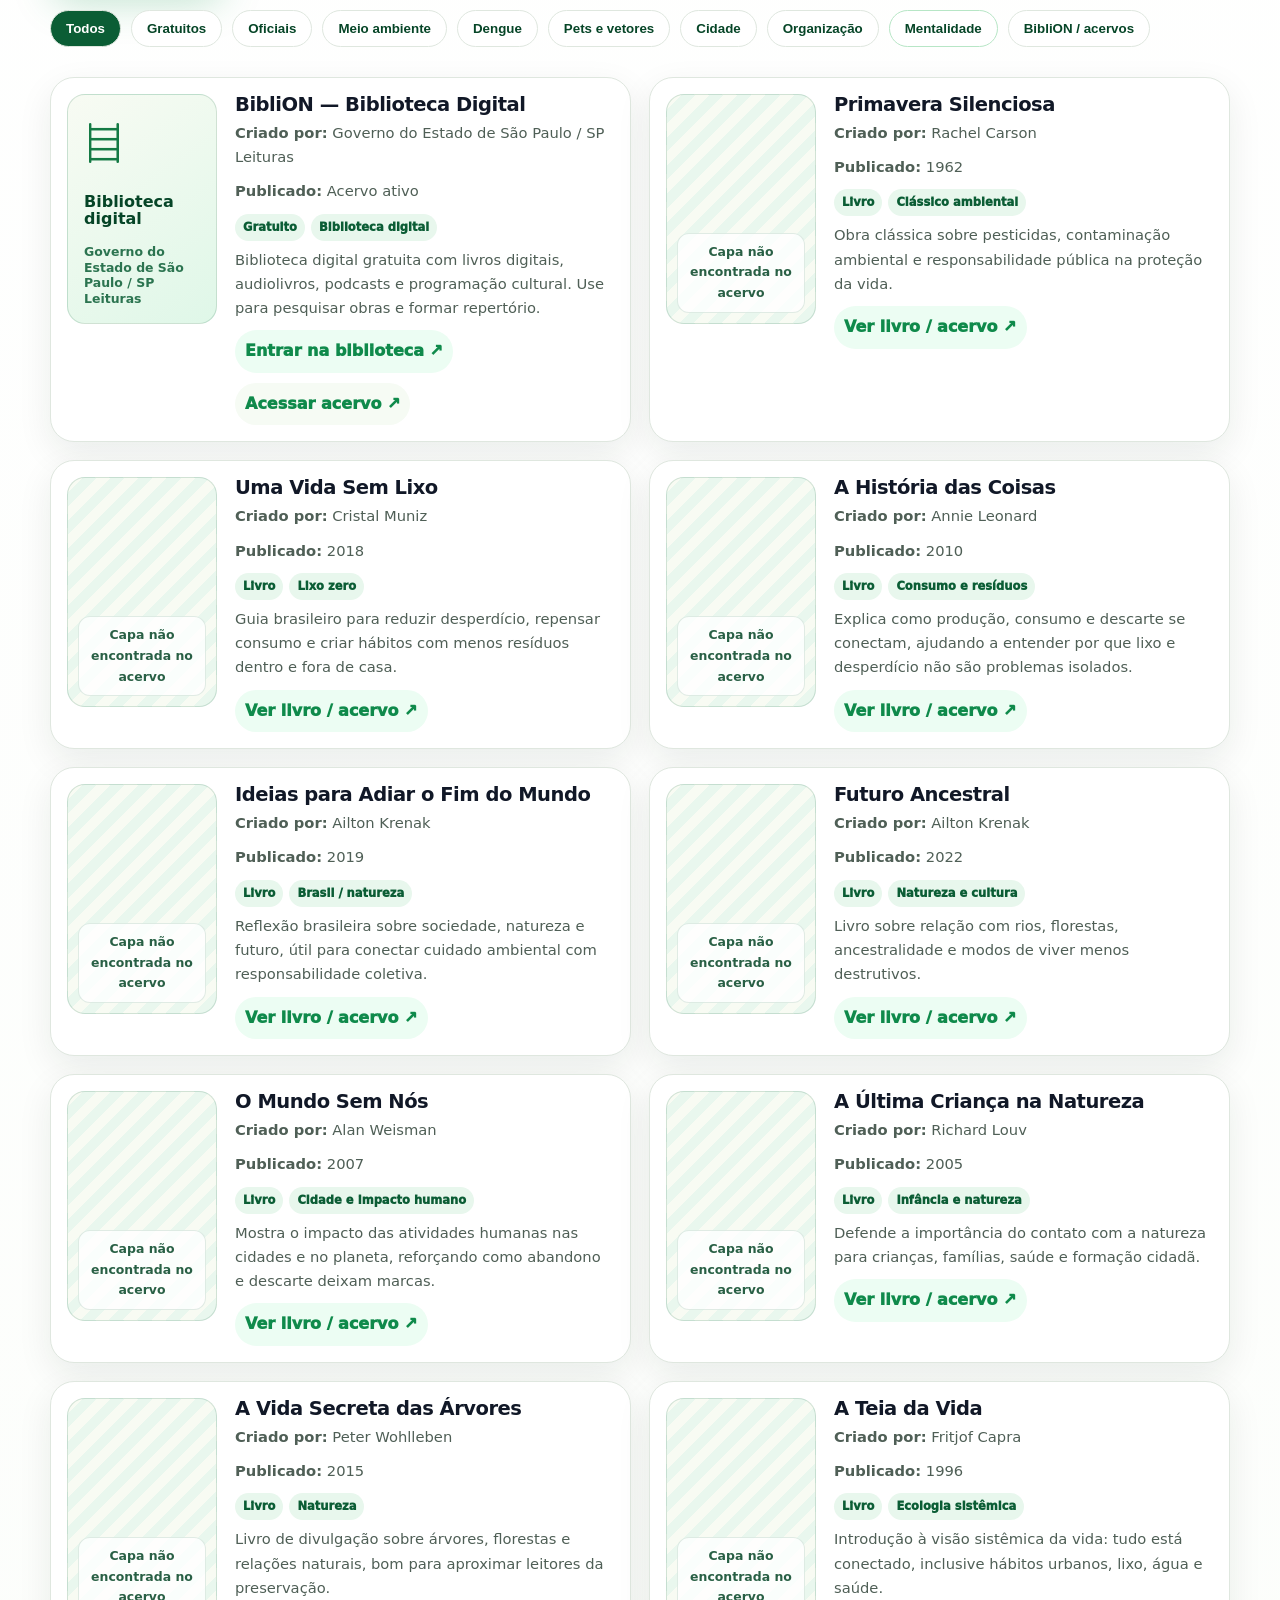
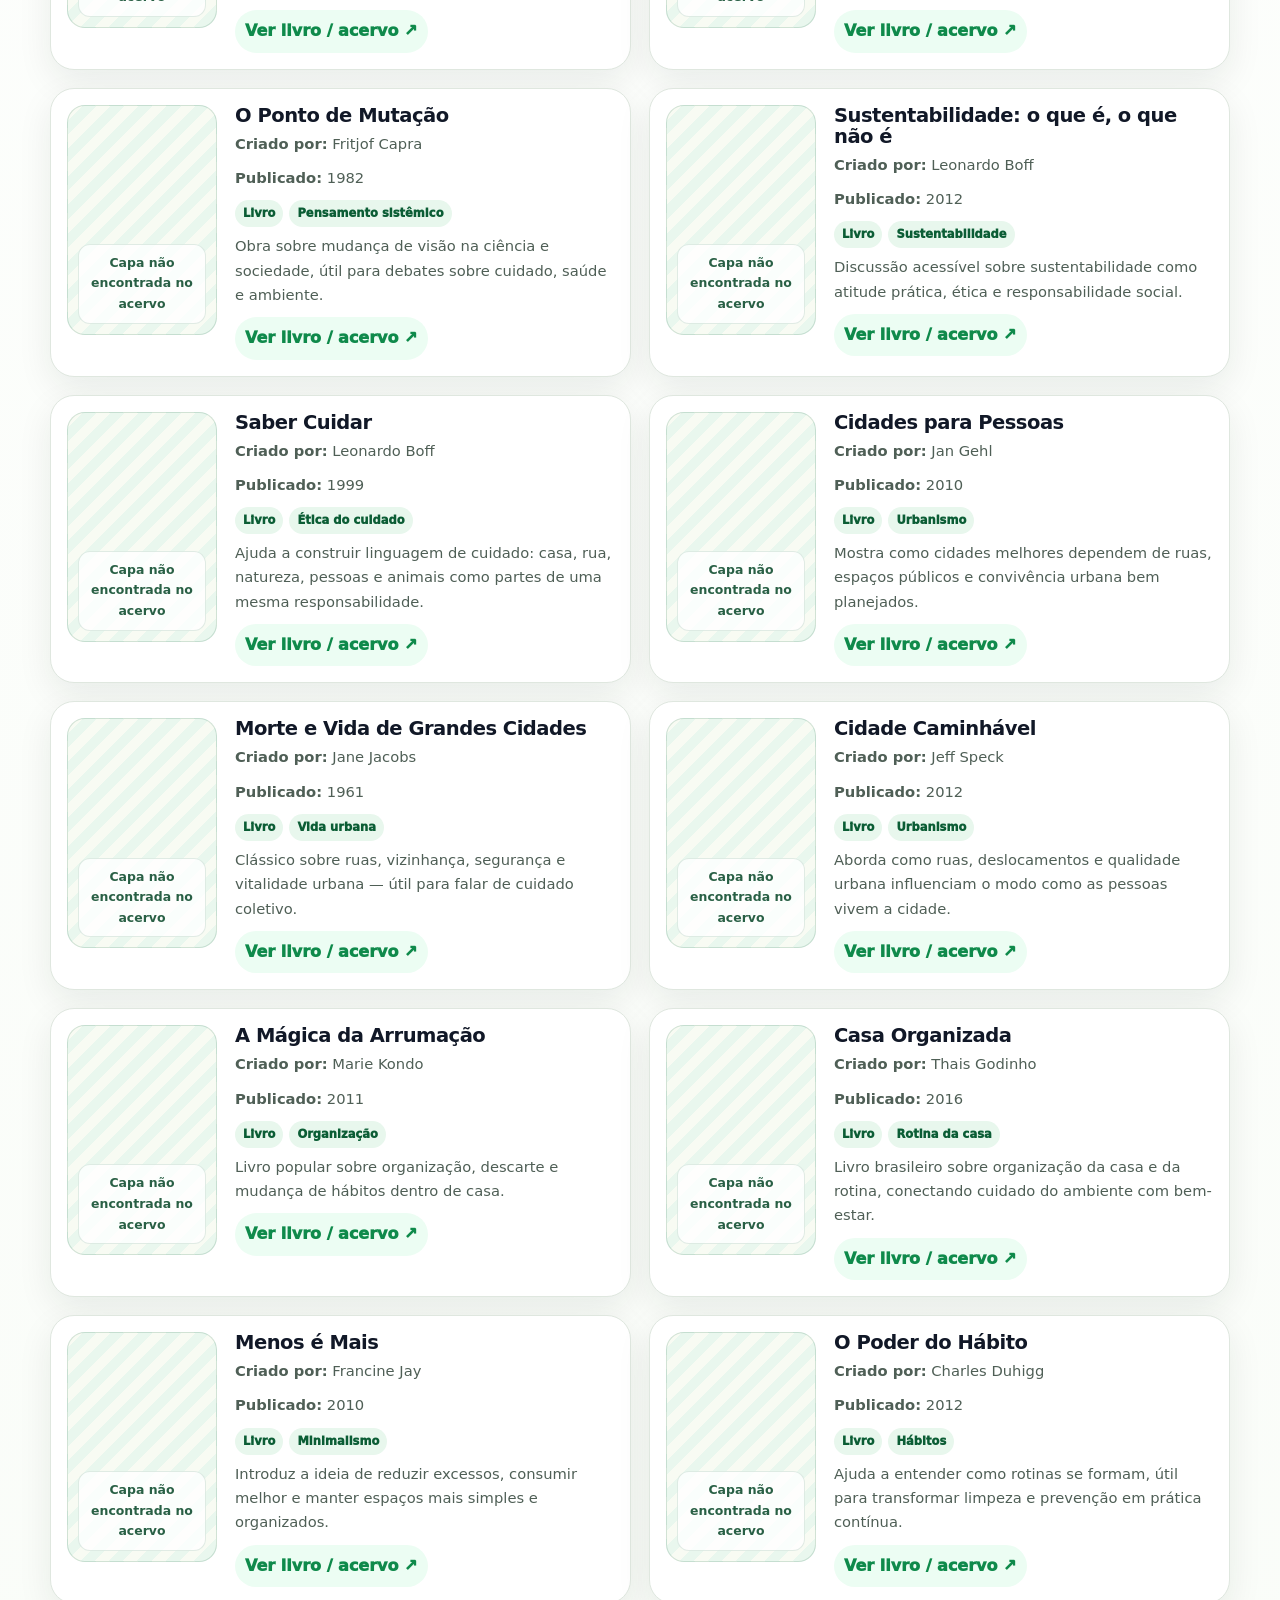
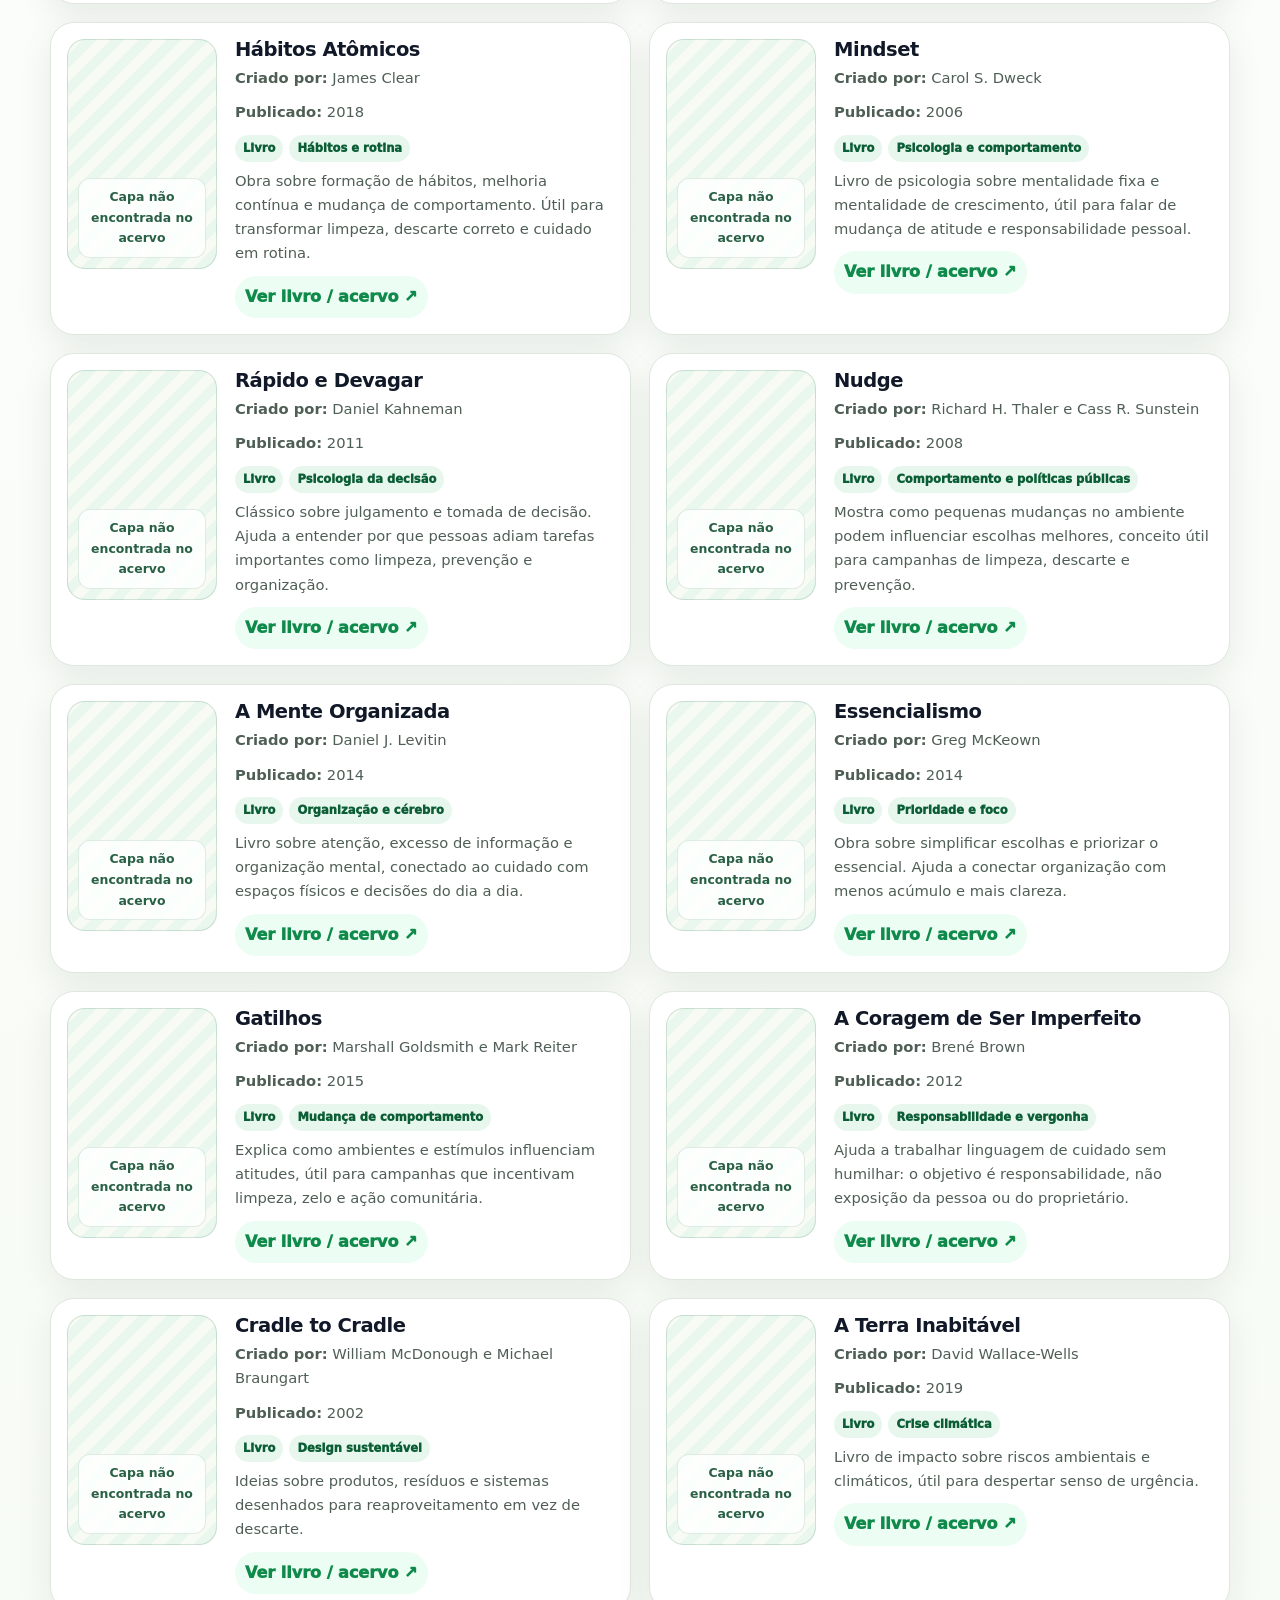
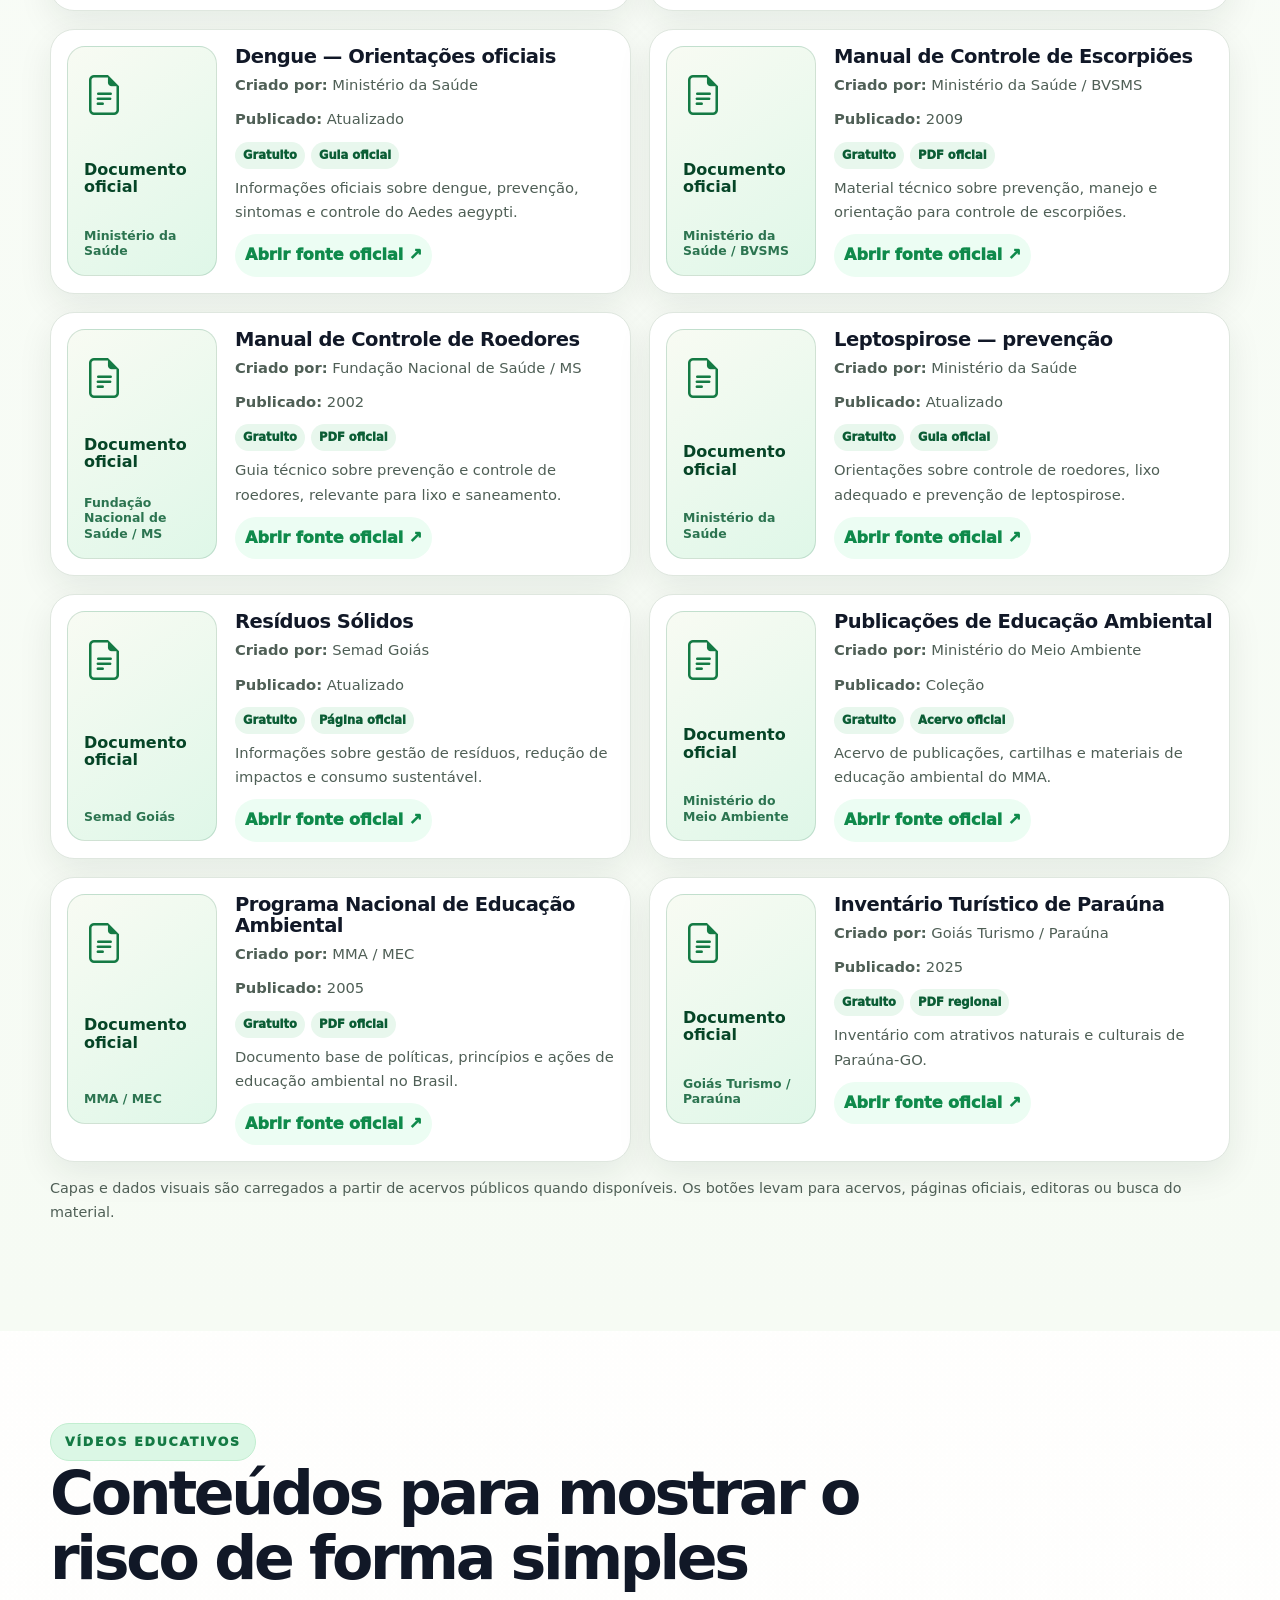
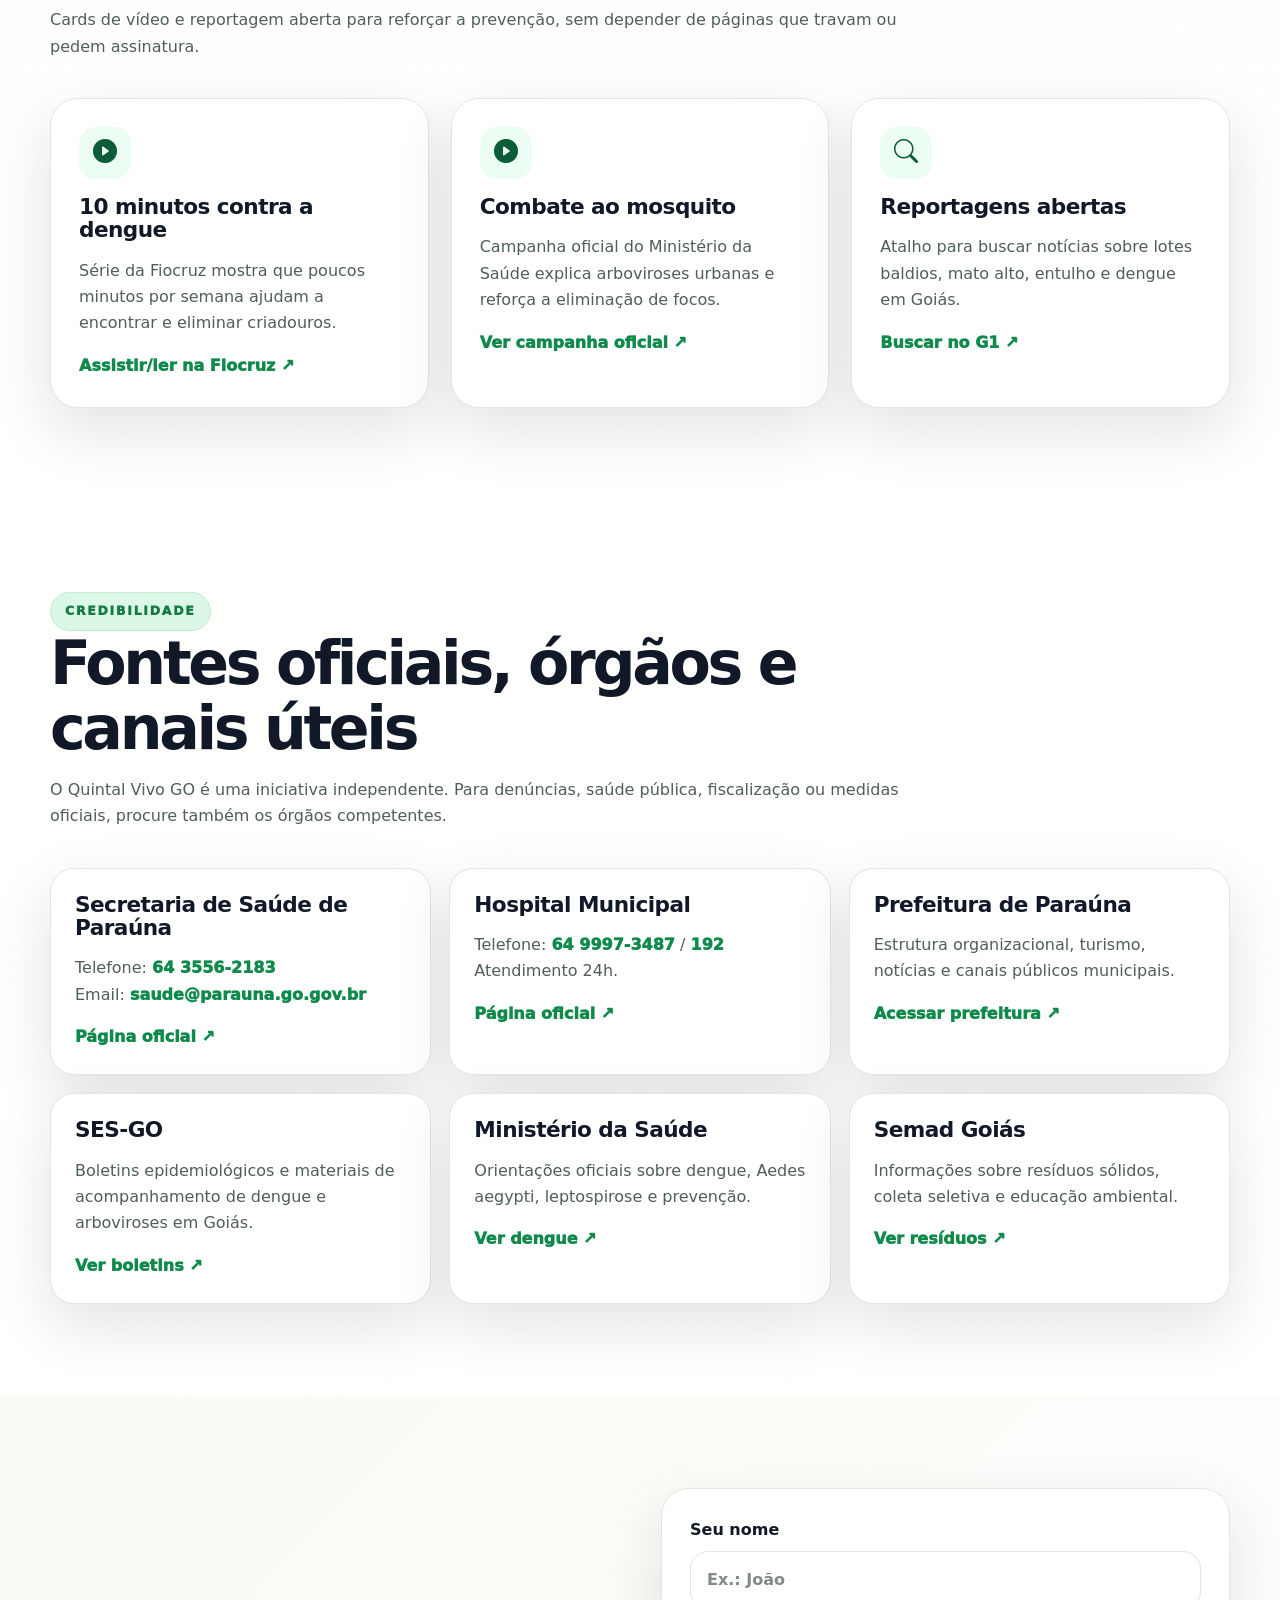
==== commit cc2bcac0: "Atualização v1.3.2.1 - ícone oficial do site" ====
--- a/index.html
+++ b/index.html
@@ -10,9 +10,9 @@
   <meta property="og:description" content="Projeto Quintal Vivo: transforma, educa e protege com limpeza, conscientização ambiental e cuidado local em Paraúna-GO.">
   <meta property="og:image" content="/assets/img/og-quintal-vivo.png">
   <meta property="og:type" content="website">
-  <link rel="icon" href="/assets/icons/favicon.svg" type="image/svg+xml">
-  <link rel="alternate icon" href="/assets/icons/favicon.ico">
-  <link rel="apple-touch-icon" href="/assets/icons/apple-touch-icon.png">
+  <link rel="icon" href="/assets/icons/favicon-32.png?v=1.3.2.1" type="image/png">
+  <link rel="alternate icon" href="/assets/icons/favicon.ico?v=1.3.2.1">
+  <link rel="apple-touch-icon" href="/assets/icons/apple-touch-icon.png?v=1.3.2.1">
   <link rel="manifest" href="/manifest.json">
   <link rel="stylesheet" href="https://cdn.jsdelivr.net/npm/bootstrap-icons@1.11.3/font/bootstrap-icons.min.css">
   <link rel="stylesheet" href="/assets/css/style.css">
@@ -22,7 +22,7 @@
 
   <header class="topbar" id="topo">
     <a class="brand" href="#inicio" aria-label="Ir para o início">
-      <img src="/assets/img/logo-projeto-quintal-vivo-simbolo.png" alt="Símbolo Projeto Quintal Vivo" width="46" height="46">
+      <img src="/assets/img/logo-projeto-quintal-vivo-simbolo.png?v=1.3.2.1" alt="Símbolo Projeto Quintal Vivo" width="46" height="46">
       <span>
         <strong>Projeto Quintal Vivo</strong>
         <small>Transforma • Educa • Protege</small>
@@ -33,6 +33,7 @@
       <a href="#servicos">Serviços</a>
       <a href="#alertar">Alertar lote</a>
       <a href="#conscientizacao">Riscos</a>
+      <a href="#indicadores">Dados</a>
       <a href="#parauna">Paraúna</a>
       <a href="#biblioteca">Biblioteca</a>
       <a href="#fontes">Fontes</a>
@@ -166,7 +167,7 @@
             <div class="risk-icon amber"><i class="bi bi-exclamation-triangle-fill" aria-hidden="true"></i></div>
             <h3>Mato e entulho escondem perigo</h3>
             <p>Mato alto, madeira, telhas, tijolos, folhas secas e material parado podem servir de abrigo para escorpiões e dificultar a visualização de riscos no terreno.</p>
-            <a href="https://bvsms.saude.gov.br/bvs/publicacoes/manual_controle_escorpioes.pdf" target="_blank" rel="noopener">Manual de controle de escorpiões ↗</a>
+            <a href="https://www.gov.br/saude/pt-br/assuntos/saude-com-ciencia/noticias/2024/setembro/esclarecimentos-e-cuidados-sobre-acidentes-com-escorpioes" target="_blank" rel="noopener">Cuidados sobre escorpiões ↗</a>
           </article>
           <article class="risk-card risk-card-pro">
             <div class="risk-icon green"><i class="bi bi-house-check-fill" aria-hidden="true"></i></div>
@@ -178,13 +179,61 @@
       </div>
     </section>
 
+    <section class="section data-section" id="indicadores">
+      <div class="container">
+        <div class="section-heading center">
+          <span class="eyebrow">Dados reais</span>
+          <h2>Números que ajudam a explicar por que cuidar do lote importa</h2>
+          <p>Os gráficos abaixo usam percentuais publicados por fontes oficiais, instituições de pesquisa ou relatórios técnicos. Eles não são números inventados pelo site.</p>
+        </div>
+        <div class="stats-grid">
+          <article class="stat-card">
+            <div class="stat-top"><span>Saúde ambiental</span><strong>24%</strong></div>
+            <div class="bar-track" aria-hidden="true"><span style="width:24%"></span></div>
+            <h3>Mortes atribuíveis ao ambiente</h3>
+            <p>A Organização Mundial da Saúde estima que, em 2016, até 24% das mortes no mundo foram atribuíveis a fatores ambientais como poluição, saneamento, calor e exposição química.</p>
+            <a href="https://www.who.int/activities/environmental-health-impacts" target="_blank" rel="noopener">Ver fonte OMS ↗</a>
+          </article>
+          <article class="stat-card">
+            <div class="stat-top"><span>Dengue</span><strong>42%</strong></div>
+            <div class="bar-track" aria-hidden="true"><span style="width:42%"></span></div>
+            <h3>Criadouros em depósitos de água</h3>
+            <p>Levantamento divulgado pelo Ministério da Saúde mostrou que 42% dos criadouros do mosquito da dengue estavam em depósitos de água para consumo humano.</p>
+            <a href="https://www.gov.br/saude/pt-br/assuntos/noticias/2022/maio/42-dos-criadouros-do-mosquito-da-dengue-estao-em-depositos-de-agua-para-consumo-humano" target="_blank" rel="noopener">Ver fonte do Ministério ↗</a>
+          </article>
+          <article class="stat-card">
+            <div class="stat-top"><span>Resíduos</span><strong>50%</strong></div>
+            <div class="bar-track" aria-hidden="true"><span style="width:50%"></span></div>
+            <h3>Possível crescimento do lixo até 2050</h3>
+            <p>O Banco Mundial informa que os resíduos sólidos municipais globais podem crescer de 2,6 bilhões de toneladas em 2022 para 3,9 bilhões em 2050, aumento de 50%.</p>
+            <a href="https://blogs.worldbank.org/en/sustainablecities/what-a-waste-3-charts" target="_blank" rel="noopener">Ver fonte Banco Mundial ↗</a>
+          </article>
+          <article class="stat-card">
+            <div class="stat-top"><span>Valorização visual</span><strong>12,7%</strong></div>
+            <div class="bar-track" aria-hidden="true"><span style="width:12.7%"></span></div>
+            <h3>Paisagismo e valor percebido</h3>
+            <p>Estudo citado pela extensão da Virginia Tech aponta aumento de 12,7% no valor percebido de uma casa ao comparar o paisagismo menos valorizado com o mais valorizado.</p>
+            <a href="https://pubs.ext.vt.edu/426/426-087/426-087.html" target="_blank" rel="noopener">Ver estudo citado ↗</a>
+          </article>
+          <article class="stat-card">
+            <div class="stat-top"><span>Saúde mental</span><strong>70%</strong></div>
+            <div class="bar-track" aria-hidden="true"><span style="width:70%"></span></div>
+            <h3>Espaços verdes e proteção mental</h3>
+            <p>Revisão de 41 estudos publicada em 2024 encontrou que 70% deles apontaram efeito protetor dos espaços verdes de vizinhança para a saúde mental de populações vulneráveis.</p>
+            <a href="https://www.nature.com/articles/s41599-024-02970-1" target="_blank" rel="noopener">Ver revisão científica ↗</a>
+          </article>
+        </div>
+        <p class="data-note">Esses dados servem para educação e conscientização. Eles não substituem laudo técnico, vistoria oficial ou orientação de órgão público competente.</p>
+      </div>
+    </section>
+
     <section class="section pets-section" id="pets">
       <div class="container split-grid reverse">
         <div class="pet-panel pet-warning">
           <div class="pet-warning-icon"><i class="bi bi-heart-pulse-fill" aria-hidden="true"></i></div>
           <h3>Quando o lote fica abandonado, o risco chega até o portão de casa</h3>
-          <p>Cães e gatos farejam, pisam e se aproximam de cantos que humanos muitas vezes nem veem. Entulho, mato alto e lixo podem esconder escorpiões, roedores, vidros, arames, latas cortantes e recipientes com água parada.</p>
-          <p class="pet-callout">Limpar o lote é também proteger o animal que vive no quintal, na calçada e na rua.</p>
+          <p>Cães e gatos farejam, pisam e encostam o focinho em cantos que humanos muitas vezes nem veem. Entulho, mato alto e lixo podem esconder escorpiões, roedores, vidros, arames, latas cortantes e recipientes com água parada. O risco não fica só no terreno: ele pode chegar ao animal pelo muro, pela calçada ou pelo quintal vizinho.</p>
+          <p class="pet-callout">Limpar o lote é uma forma prática de proteger o animal que vive no quintal, passeia na calçada ou se aproxima do terreno sem que a família perceba.</p>
         </div>
         <div>
           <span class="eyebrow">Apelo responsável</span>
@@ -209,7 +258,7 @@
         </div>
         <div class="tourism-grid">
           <article class="tour-card featured history-card">
-            <img src="/assets/img/logo-projeto-quintal-vivo-simbolo.png" alt="Símbolo do Projeto Quintal Vivo em referência a Paraúna">
+            <img src="/assets/img/logo-projeto-quintal-vivo-simbolo.png?v=1.3.2.1" alt="Símbolo do Projeto Quintal Vivo em referência a Paraúna">
             <div>
               <h3>De Bota Fumaça a Paraúna</h3>
               <p>Segundo a história oficial do município, o povoamento começou por volta de 1900, na Fazenda São José, às margens do córrego São José. O antigo povoado ficou conhecido como “Bota Fumaça” ou “Fumaça”, depois São José do Turvo, até chegar ao nome Paraúna.</p>
@@ -233,7 +282,7 @@
           <div>
             <span class="eyebrow">Biblioteca Verde</span>
             <h2>Biblioteca Verde real: livros, capas e acervos confiáveis</h2>
-            <p>Uma seleção de obras reais, materiais oficiais e acervos digitais. As capas dos livros são buscadas automaticamente em bases públicas como Open Library e Google Books quando disponíveis.</p>
+            <p>Uma seleção de obras reais, materiais oficiais e acervos digitais sobre ambiente, dengue, organização, hábitos, mentalidade, psicologia do comportamento e cuidado com a cidade. As capas dos livros são buscadas automaticamente em bases públicas como Open Library e Google Books quando disponíveis.</p>
             <div class="library-actions">
               <a class="btn btn-primary" href="https://biblion.odilo.us/" target="_blank" rel="noopener">Acessar BibliON</a>
               <a class="btn btn-outline" href="https://openlibrary.org/" target="_blank" rel="noopener">Ver Open Library</a>
@@ -253,6 +302,7 @@
           <button class="filter" data-filter="pets">Pets e vetores</button>
           <button class="filter" data-filter="cidade">Cidade</button>
           <button class="filter" data-filter="organizacao">Organização</button>
+          <button class="filter" data-filter="mentalidade">Mentalidade</button>
           <button class="filter" data-filter="biblioteca">BibliON / acervos</button>
         </div>
         <div class="book-grid" id="bookGrid"></div>
--- a/assets/css/style.css
+++ b/assets/css/style.css
@@ -89,3 +89,55 @@
   .hero-card img{padding:8px}
   .pet-warning-icon,.risk-icon{width:58px;height:58px;border-radius:18px;font-size:1.65rem}
 }
+
+
+/* v1.3.2 — contraste, dados reais e acervo ampliado */
+:root{
+  --muted:#4f5f56;
+  --link:#0f8a4b;
+}
+body.dark{
+  --muted:#d2e7d8;
+  --ink:#f3fff7;
+  --line:#33724a;
+}
+.form-card label,
+.library-search label{color:var(--ink);opacity:1}
+body.dark .form-card label,
+body.dark .library-search label{color:#ecfff2}
+.form-card input::placeholder,
+.form-card textarea::placeholder,
+.library-search input::placeholder{color:#7f8b84;opacity:1}
+body.dark .form-card input::placeholder,
+body.dark .form-card textarea::placeholder,
+body.dark .library-search input::placeholder{color:#b6c9bd;opacity:1}
+.form-note,.library-note,.book-card p,.card p,.tour-card p,.source-card p,.risk-card p,.section-heading p{color:var(--muted)}
+body.dark .form-note,body.dark .library-note,body.dark .book-card p,body.dark .card p,body.dark .tour-card p,body.dark .source-card p,body.dark .risk-card p,body.dark .section-heading p{color:#d2e7d8}
+a:not(.btn):not(.brand):not(.nav a):not(.whatsapp-float){color:var(--link)}
+body.dark a:not(.btn):not(.brand):not(.nav a):not(.whatsapp-float){color:#5ee18f}
+
+.data-section{background:linear-gradient(180deg,#f7fbf3,#fff)}
+body.dark .data-section{background:#071f14}
+.stats-grid{display:grid;grid-template-columns:repeat(5,1fr);gap:18px}
+.stat-card{background:var(--card);border:1px solid var(--line);border-radius:24px;padding:22px;box-shadow:0 16px 42px rgba(4,43,25,.09)}
+.stat-top{display:flex;align-items:flex-start;justify-content:space-between;gap:16px;margin-bottom:12px}
+.stat-top span{display:inline-flex;border-radius:999px;padding:7px 10px;background:var(--green-100);color:var(--green-800);font-size:.76rem;font-weight:950;text-transform:uppercase;letter-spacing:.08em}
+.stat-top strong{font-size:2.1rem;line-height:1;color:var(--green-700);letter-spacing:-.06em}
+.bar-track{height:13px;background:#d9eadf;border-radius:999px;overflow:hidden;margin:10px 0 18px;border:1px solid rgba(11,93,53,.12)}
+.bar-track span{display:block;height:100%;border-radius:inherit;background:linear-gradient(90deg,var(--green-500),var(--green-700))}
+.stat-card h3{font-size:1.12rem;margin-bottom:8px}
+.stat-card p{font-size:.93rem;color:var(--muted)}
+.stat-card a{font-weight:950;text-decoration:none}
+.data-note{margin-top:22px;color:var(--muted);font-size:.95rem;text-align:center}
+body.dark .stat-card{background:#0d2f1e;color:#edfdf2}
+body.dark .bar-track{background:#123e28;border-color:#2f7148}
+body.dark .stat-top span{background:#103c28;color:#b8f6c8}
+body.dark .stat-top strong{color:#5ee18f}
+
+.filter[data-filter="mentalidade"]{border-color:#b7e6c6}
+.filter[data-filter="mentalidade"].active{background:linear-gradient(135deg,#0b5d35,#23b765)}
+.pet-warning p,.pet-warning .pet-callout{color:var(--ink)}
+body.dark .pet-warning p, body.dark .pet-warning .pet-callout{color:#ecfff2}
+
+@media (max-width:1120px){.stats-grid{grid-template-columns:repeat(2,1fr)}}
+@media (max-width:620px){.stats-grid{grid-template-columns:1fr}.stat-card{padding:18px}.stat-top strong{font-size:1.8rem}}
